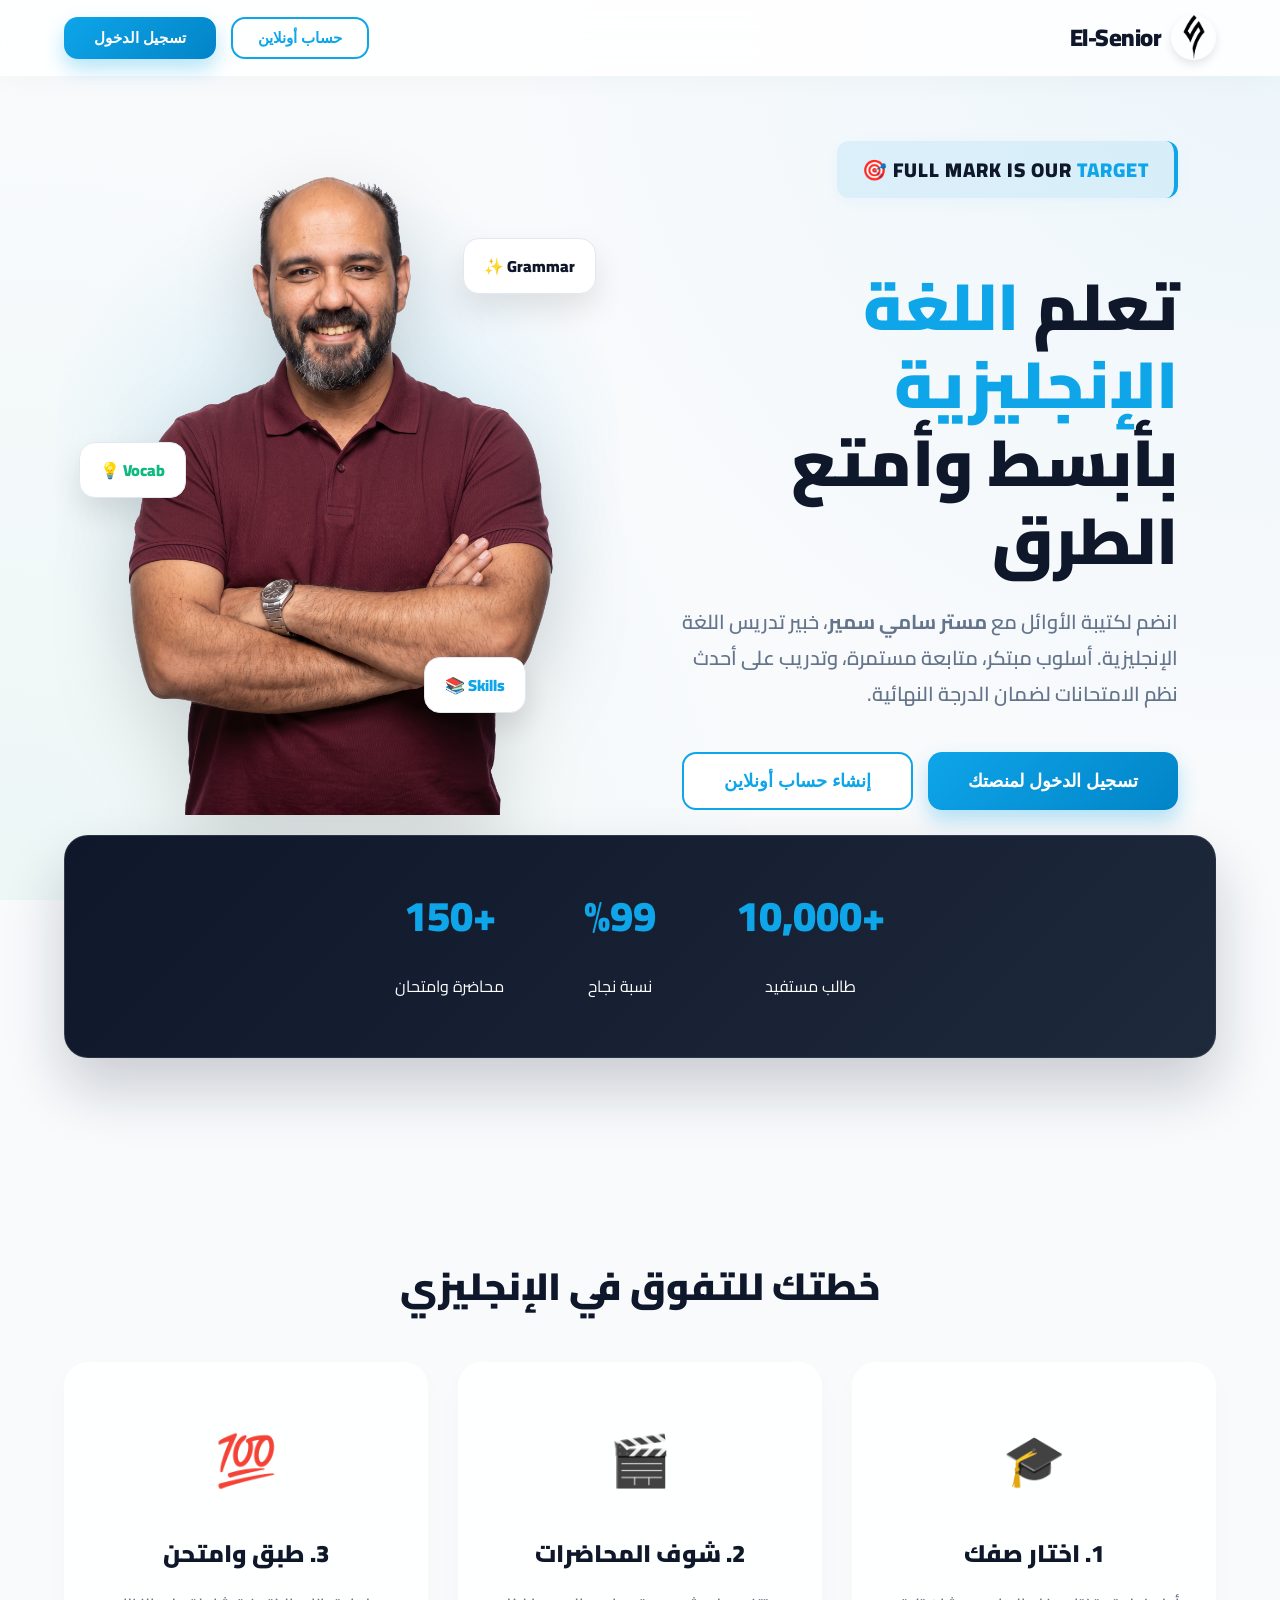
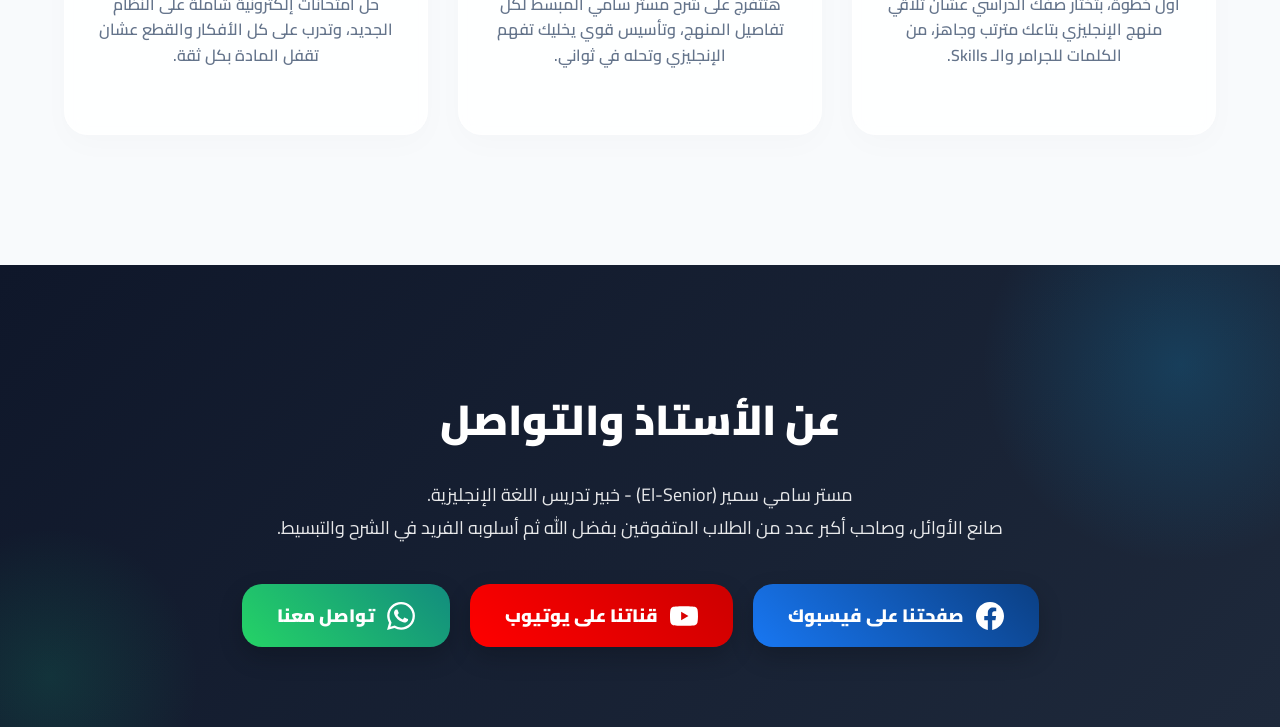
==== index.html @ cc774929 "Add files via upload" ====
<!DOCTYPE html>
<html lang="ar" dir="rtl">
<head>
    <meta name="google-site-verification" content="sM5gaAdXc3PbInAu4BnGrl5-y3G6fe3voZw9MLm6Xe4" />
    <meta name="description" content="منصة السينيور (El-Senior) التعليمية مع مستر سامي سمير خبير تدريس اللغة الإنجليزية.">
    <meta name="author" content="Mr. Sami Samir">
    <meta charset="UTF-8">
    <meta name="viewport" content="width=device-width, initial-scale=1.0, maximum-scale=1.0, user-scalable=no">
    <title>منصة الطالب | El-Senior</title>
    
    <!-- الخطوط الاحترافية -->
    <link href="https://fonts.googleapis.com/css2?family=Cairo:wght@400;600;700;800;900&display=swap" rel="stylesheet">
    
    <style>
        /* ========================================== */
        /* 🎨 الهوية البصرية والتصميم الزجاجي (Premium UI) */
        /* ========================================== */
        * { box-sizing: border-box; -webkit-tap-highlight-color: transparent; } 
        html { scroll-behavior: smooth; }

        ::-webkit-scrollbar { width: 6px; height: 6px; }
        ::-webkit-scrollbar-track { background: transparent; }
        ::-webkit-scrollbar-thumb { background: rgba(148, 163, 184, 0.4); border-radius: 10px; }
        ::-webkit-scrollbar-thumb:hover { background: var(--primary); }

        :root {
            --primary: #0ea5e9; --primary-hover: #0284c7;
            --secondary: #0f172a; --bg-color: #f8fafc; 
            --card-bg: #ffffff; --text-main: #1e293b;
            --text-muted: #64748b; --border: #e2e8f0;
            --success: #10b981; --danger: #ef4444; --wallet-color: #059669; 
            --glass-bg: rgba(255, 255, 255, 0.85);
            --glass-border: rgba(255, 255, 255, 0.5);
        }

        body.theme-grade-1 { --primary: #10b981; --primary-hover: #059669; --secondary: #064e3b; }
        body.theme-grade-2 { --primary: #e11d48; --primary-hover: #be123c; --secondary: #4c0519; }
        body.theme-grade-3 { --primary: #3b82f6; --primary-hover: #2563eb; --secondary: #1e3a8a; }

        body { 
            font-family: 'Cairo', sans-serif; background-color: var(--bg-color); 
            margin: 0; padding: 0; color: var(--text-main); 
            transition: background-color 0.5s ease; overflow-x: hidden;
            background-image: radial-gradient(circle at 100% 0%, rgba(14, 165, 233, 0.05) 0%, transparent 50%), 
                              radial-gradient(circle at 0% 100%, rgba(16, 185, 129, 0.05) 0%, transparent 50%);
            background-attachment: fixed;
        }

        /* ========================================== */
        /* 🌍 الصفحة الرئيسية (Landing Page) */
        /* ========================================== */
        .landing-page { min-height: 100vh; display: flex; flex-direction: column; }
        .landing-navbar {
            display: flex; justify-content: space-between; align-items: center;
            padding: 15px 5%; background: var(--glass-bg);
            backdrop-filter: blur(20px); -webkit-backdrop-filter: blur(20px);
            box-shadow: 0 4px 30px rgba(0,0,0,0.03); border-bottom: 1px solid var(--glass-border);
            position: sticky; top: 0; z-index: 100;
        }
        .landing-logo { font-size: 24px; font-weight: 900; color: var(--secondary); display: flex; align-items: center; gap: 10px; letter-spacing: -0.5px; }
        .landing-logo img { width: 45px; border-radius: 50%; box-shadow: 0 4px 10px rgba(0,0,0,0.1); }
        .nav-actions { display: flex; gap: 15px; }

        .btn-outline { background: transparent; color: var(--primary); border: 2px solid var(--primary); padding: 10px 25px; border-radius: 14px; font-weight: 800; font-size: 15px; cursor: pointer; transition: 0.3s; }
        .btn-outline:hover { background: var(--primary); color: white; transform: translateY(-2px); box-shadow: 0 8px 20px rgba(14, 165, 233, 0.2); }
        .btn-solid { background: linear-gradient(135deg, var(--primary), var(--primary-hover)); color: white; border: none; padding: 12px 30px; border-radius: 14px; font-weight: 800; font-size: 15px; cursor: pointer; transition: 0.3s; box-shadow: 0 10px 20px rgba(14, 165, 233, 0.3); }
        .btn-solid:hover { transform: translateY(-2px); box-shadow: 0 15px 30px rgba(14, 165, 233, 0.4); }

        /* الهيرو المطور */
        .hero-section { display: flex; align-items: center; justify-content: space-between; padding: 60px 8%; gap: 40px; min-height: 85vh; }
        .hero-content { flex: 1.2; min-width: 300px; animation: fadeRight 1s ease-out forwards; z-index: 10; }
        .hero-content h1 { font-size: 65px; font-weight: 900; color: var(--secondary); line-height: 1.2; margin-bottom: 25px; }
        .hero-content h1 span { color: var(--primary); }
        .hero-content p { font-size: 20px; color: var(--text-muted); font-weight: 600; line-height: 1.8; margin-bottom: 40px; max-width: 90%; }
        
        .hero-image-wrapper { flex: 1; display: flex; justify-content: center; position: relative; animation: fadeLeft 1s ease-out forwards; }
        .hero-image-bg { position: absolute; width: 120%; height: 120%; background: radial-gradient(circle, rgba(14, 165, 233, 0.15) 0%, transparent 60%); top: -10%; left: -10%; z-index: 1; border-radius: 50%; }
        .hero-image-wrapper img { width: 100%; max-width: 550px; z-index: 2; filter: drop-shadow(0 30px 40px rgba(0,0,0,0.15)); transition: 0.5s ease; }
        .hero-image-wrapper:hover img { transform: translateY(-10px) scale(1.02); filter: drop-shadow(0 40px 50px rgba(0,0,0,0.2)); }

        /* الأيقونات الطائرة حول المستر */
        .float-icon { position: absolute; background: white; padding: 12px 20px; border-radius: 16px; font-weight: 900; font-size: 16px; box-shadow: 0 15px 30px rgba(0,0,0,0.1); animation: floating 4s ease-in-out infinite alternate; z-index: 3; color: var(--secondary); border: 1px solid var(--border); }
        .float-1 { top: 15%; right: -5%; animation-delay: 0s; }
        .float-2 { bottom: 15%; right: 10%; animation-delay: 1.5s; color: var(--primary); }
        .float-3 { top: 45%; left: -5%; animation-delay: 3s; color: var(--success); }

        /* Trust & Features */
        .trust-bar { display: flex; justify-content: center; gap: 80px; background: linear-gradient(135deg, var(--secondary), #1e293b); padding: 40px 30px; margin: -40px 5% 80px 5%; border-radius: 24px; color: white; box-shadow: 0 30px 60px rgba(15, 23, 42, 0.2); position: relative; z-index: 10; flex-wrap: wrap; border: 1px solid rgba(255,255,255,0.1); backdrop-filter: blur(10px); }
        .trust-item { text-align: center; }
        .trust-item h2 { margin: 0; color: var(--primary); font-size: 42px; font-weight: 900; }
        
        .features-section { padding: 80px 5%; text-align: center; }
        .features-grid { display: grid; grid-template-columns: repeat(auto-fit, minmax(280px, 1fr)); gap: 30px; margin-top: 40px; }
        .feature-card { background: var(--glass-bg); backdrop-filter: blur(10px); padding: 50px 30px; border-radius: 24px; border: 1px solid var(--glass-border); transition: 0.4s; opacity: 0; animation: fadeInUp 0.8s ease-out forwards; box-shadow: 0 10px 30px rgba(0,0,0,0.02); }
        .feature-card:hover { transform: translateY(-15px); box-shadow: 0 30px 60px rgba(0,0,0,0.08); border-color: var(--primary); background: white; }

        /* قسم التواصل الرايق */
        .contact-section { background: linear-gradient(135deg, var(--secondary), #1e293b); color: white; padding: 80px 5%; text-align: center; position: relative; overflow: hidden; margin-top: 50px; }
        .contact-section::before { content: ''; position: absolute; top: -100px; right: -100px; width: 400px; height: 400px; background: radial-gradient(circle, rgba(14, 165, 233, 0.2) 0%, transparent 70%); border-radius: 50%; }
        .contact-section::after { content: ''; position: absolute; bottom: -100px; left: -100px; width: 300px; height: 300px; background: radial-gradient(circle, rgba(16, 185, 129, 0.15) 0%, transparent 70%); border-radius: 50%; }
        
        .contact-section h2 { font-size: 42px; font-weight: 900; margin-bottom: 20px; position: relative; z-index: 2; }
        .contact-numbers { display: flex; justify-content: center; gap: 20px; flex-wrap: wrap; margin-top: 40px; position: relative; z-index: 2; }
        .social-btn { padding: 15px 35px; border-radius: 20px; font-size: 18px; font-weight: 900; display: inline-flex; align-items: center; gap: 12px; text-decoration: none; color: white; transition: 0.3s; border: none; cursor: pointer; box-shadow: 0 10px 25px rgba(0,0,0,0.2); font-family: 'Cairo', sans-serif; }
        .social-btn:hover { transform: translateY(-5px); box-shadow: 0 15px 35px rgba(0,0,0,0.4); color: white; }
        .btn-facebook { background: linear-gradient(45deg, #1877F2, #0b3f83); }
        .btn-youtube { background: linear-gradient(45deg, #FF0000, #cc0000); }
        .btn-whatsapp { background: linear-gradient(45deg, #25D366, #128C7E); }
        .social-icon-img { width: 28px; height: 28px; fill: currentColor; }

        @keyframes fadeInUp { from { opacity: 0; transform: translateY(40px); } to { opacity: 1; transform: translateY(0); } }
        @keyframes fadeRight { from { opacity: 0; transform: translateX(40px); } to { opacity: 1; transform: translateX(0); } }
        @keyframes fadeLeft { from { opacity: 0; transform: translateX(-40px); } to { opacity: 1; transform: translateX(0); } }
        @keyframes floating { 0% { transform: translateY(0px) rotate(0deg); } 100% { transform: translateY(-15px) rotate(5deg); } }
        
        .cursor { color: var(--secondary); animation: blink 0.8s infinite; }
        @keyframes blink { 0%, 100% { opacity: 1; } 50% { opacity: 0; } }

        /* Responsive */
        @media (max-width: 992px) {
            .hero-section { flex-direction: column-reverse; text-align: center; padding: 40px 5%; }
            .hero-content p { max-width: 100%; }
            .hero-content h1 { font-size: 48px; }
            .hero-image-wrapper img { max-width: 400px; }
            .float-icon { display: none; }
        }
        @media (max-width: 768px) {
            .nav-actions .btn-outline { display: none; }
            .trust-bar { gap: 30px; margin: -20px 5% 40px 5%; padding: 20px; }
            .contact-section h2 { font-size: 32px; }
            .social-btn { padding: 12px 25px; font-size: 16px; width: 100%; justify-content: center; }
        }

        /* ========================================== */
        /* 🔐 نوافذ الدخول والتسجيل (Split Screen VIP) */
        /* ========================================== */
        .auth-overlay { position: fixed; top: 0; left: 0; width: 100%; height: 100%; background: rgba(15, 23, 42, 0.8); backdrop-filter: blur(20px); -webkit-backdrop-filter: blur(20px); display: none; justify-content: center; align-items: center; z-index: 99999; opacity: 0; transition: 0.4s ease; padding: 20px; }
        .auth-overlay.active { display: flex; opacity: 1; }
        .auth-container { display: flex; width: 100%; max-width: 950px; background: var(--card-bg); border-radius: 32px; box-shadow: 0 40px 80px rgba(0,0,0,0.4); overflow: hidden; transform: translateY(30px) scale(0.95); transition: 0.5s cubic-bezier(0.175, 0.885, 0.32, 1.275); }
        .auth-overlay.active .auth-container { transform: translateY(0) scale(1); }
        .auth-form-side { flex: 1; padding: 50px; text-align: right; background: #ffffff; max-height: 90vh; overflow-y: auto; position: relative; }
        .auth-brand-side { flex: 1.2; background: linear-gradient(135deg, var(--secondary), var(--primary)); color: white; padding: 50px; display: flex; flex-direction: column; align-items: center; justify-content: center; text-align: center; position: relative; overflow: hidden; }
        
        .auth-brand-side::before { content: ''; position: absolute; width: 400px; height: 400px; background: radial-gradient(circle, rgba(255,255,255,0.15), transparent 70%); border-radius: 50%; top: -100px; left: -100px; animation: pulse-glow 6s infinite alternate; }

        .auth-input-group { margin-bottom: 22px; width: 100%; }
        .auth-input-group label { display: block; margin-bottom: 8px; font-weight: 800; color: var(--secondary); font-size: 14px; }
        .auth-input-group input, .auth-input-group select { width: 100%; padding: 16px 20px; border: 2px solid var(--border); border-radius: 16px; font-size: 15px; font-family: 'Cairo'; background: #f8fafc; transition: 0.3s; font-weight: 700; }
        .auth-input-group input:focus, .auth-input-group select:focus { border-color: var(--primary); background: white; outline: none; box-shadow: 0 0 0 4px rgba(14, 165, 233, 0.15); transform: translateY(-2px); }

        .auth-btn-submit { width: 100%; background: linear-gradient(135deg, var(--primary), var(--primary-hover)); color: white; border: none; padding: 16px; border-radius: 16px; font-size: 18px; font-weight: 900; cursor: pointer; transition: 0.3s; margin-top: 10px; box-shadow: 0 10px 25px rgba(14, 165, 233, 0.3); }
        .auth-btn-submit:hover { transform: translateY(-3px); box-shadow: 0 15px 35px rgba(14, 165, 233, 0.5); }
        .auth-btn-outline { background: transparent; color: var(--primary); border: 2px solid var(--primary); box-shadow: none; margin-top: 15px; }
        .auth-btn-outline:hover { background: var(--primary); color: white; }
        
        .close-auth { position: absolute; top: 25px; left: 25px; background: rgba(0,0,0,0.05); border: none; width: 45px; height: 45px; border-radius: 50%; font-size: 22px; cursor: pointer; transition: 0.3s; z-index: 10; display: flex; justify-content: center; align-items: center; color: var(--secondary); }
        .close-auth:hover { background: var(--danger); color: white; transform: rotate(90deg); }

        @media (max-width: 768px) {
            .auth-brand-side { display: none; }
            .auth-container { flex-direction: column; border-radius: 20px; min-height: auto; }
            .auth-form-side { padding: 40px 20px; }
        }

        /* ========================================== */
        /* 📱 واجهة المنصة الداخلية (App Dashboard) */
        /* ========================================== */
        #app-layout { display: none; height: 100vh; overflow: hidden; background: var(--bg-color); }
        .topbar { background: var(--glass-bg); backdrop-filter: blur(20px); -webkit-backdrop-filter: blur(20px); height: 75px; display: flex; justify-content: space-between; align-items: center; padding: 0 30px; box-shadow: 0 4px 20px rgba(0,0,0,0.04); z-index: 10; position: relative; border-bottom: 1px solid var(--glass-border); }
        .student-info { display: flex; align-items: center; gap: 15px; }
        .student-name { font-weight: 900; color: var(--secondary); font-size: 18px; margin: 0; }
        .wallet-btn { background: linear-gradient(135deg, #d1fae5, #a7f3d0); color: var(--wallet-color); border: none; padding: 10px 22px; border-radius: 12px; font-weight: 900; font-size: 16px; cursor: pointer; display: flex; align-items: center; gap: 8px; transition: 0.3s; box-shadow: 0 4px 15px rgba(52, 211, 153, 0.2); }
        .wallet-btn:hover { transform: translateY(-2px); box-shadow: 0 8px 20px rgba(52, 211, 153, 0.3); }

        .main-container { display: flex; height: calc(100vh - 75px); }
        .sidebar { width: 260px; background: linear-gradient(180deg, var(--secondary), #1e293b); color: white; padding: 25px 15px; display: flex; flex-direction: column; gap: 8px; overflow-y: auto; border-left: 1px solid rgba(255,255,255,0.05); }
        .nav-item { padding: 14px 20px; color: #94a3b8; cursor: pointer; font-weight: 800; font-size: 15px; display: flex; align-items: center; gap: 12px; transition: 0.3s; border-radius: 14px; position: relative; overflow: hidden; }
        .nav-item:hover { color: white; background: rgba(255,255,255,0.05); transform: translateX(-5px); }
        .nav-item.active { background: var(--primary); color: white; box-shadow: 0 5px 15px rgba(14, 165, 233, 0.4); }

        .content-area { flex: 1; padding: 40px; overflow-y: auto; scroll-behavior: smooth; }
        .tab-content { display: none; animation: fadeInScale 0.4s ease-out forwards; }
        .tab-content.active { display: block; }
        @keyframes fadeInScale { from { opacity: 0; transform: scale(0.98) translateY(10px); } to { opacity: 1; transform: scale(1) translateY(0); } }

        /* Bento Box Grid Layout للوحة الرئيسية */
        .bento-grid { display: grid; grid-template-columns: repeat(auto-fit, minmax(320px, 1fr)); gap: 25px; margin-bottom: 30px; }
        .bento-card { background: var(--card-bg); border-radius: 28px; padding: 30px; border: 1px solid var(--border); box-shadow: 0 10px 30px rgba(0,0,0,0.03); transition: 0.3s; }
        .bento-card:hover { transform: translateY(-5px); box-shadow: 0 15px 40px rgba(0,0,0,0.06); border-color: rgba(14, 165, 233, 0.3); }

        /* 💳 كارت الطالب الـ VIP (Digital ID) */
        .premium-student-card { background: linear-gradient(135deg, var(--secondary), #0f172a); border: 1px solid rgba(255,255,255,0.1); box-shadow: 0 20px 40px rgba(0,0,0,0.25); border-radius: 28px; padding: 35px; position: relative; overflow: hidden; display: flex; flex-wrap: wrap; align-items: center; justify-content: space-between; gap: 20px; transition: 0.3s; grid-column: 1 / -1; }
        .premium-student-card:hover { transform: translateY(-5px); }
        .premium-student-card::before { content: ''; position: absolute; width: 300px; height: 300px; background: radial-gradient(circle, var(--primary) 0%, transparent 70%); top: -80px; right: -80px; opacity: 0.15; border-radius: 50%; pointer-events: none; animation: pulse-glow 4s infinite alternate; }
        .student-info-col { flex: 2; min-width: 250px; z-index: 2; }
        .student-barcode-col { flex: 1; min-width: 150px; text-align: left; z-index: 2; display: flex; flex-direction: column; align-items: flex-end; }
        .student-data-row { display: flex; align-items: center; gap: 10px; margin-bottom: 10px; color: #cbd5e1; font-size: 15px; font-weight: bold; }
        .student-data-row i { background: rgba(255,255,255,0.1); padding: 6px; border-radius: 8px; font-style: normal; font-size: 14px; display: flex; align-items: center; justify-content: center; }

        /* الجداول */
        .table-card { background: var(--card-bg); border-radius: 24px; border: 1px solid var(--border); overflow: hidden; box-shadow: 0 10px 30px rgba(0,0,0,0.03); }
        .full-table { width: 100%; border-collapse: collapse; }
        .full-table th, .full-table td { padding: 18px 25px; text-align: right; border-bottom: 1px solid var(--border); font-size: 15px; }
        .full-table th { background: #f8fafc; color: var(--secondary); font-weight: 900; position: sticky; top: 0; }
        .full-table tr { transition: 0.2s; }
        .full-table tr:hover td { background: #f1f5f9; }

        .btn { width: 100%; background: var(--primary); color: white; border: none; padding: 14px 20px; border-radius: 14px; font-size: 16px; font-weight: bold; cursor: pointer; transition: 0.3s; box-shadow: 0 4px 15px rgba(14, 165, 233, 0.2); }
        .btn:hover { background: var(--primary-hover); transform: translateY(-2px); box-shadow: 0 8px 20px rgba(14, 165, 233, 0.3); }
        .btn-secondary { background: var(--secondary); box-shadow: 0 4px 15px rgba(15, 23, 42, 0.2); }
        .btn-secondary:hover { background: #1e293b; box-shadow: 0 8px 20px rgba(15, 23, 42, 0.3); }

        /* 📱 تصميم الموبايل - Bottom Floating App Bar */
        @media (max-width: 768px) {
            .main-container { flex-direction: column; padding-bottom: 90px; } 
            .content-area { padding: 20px 15px; }
            
            /* Bottom App Bar Floating Style */
            .sidebar { 
                position: fixed; bottom: 15px; left: 5%; width: 90%; height: 70px; 
                flex-direction: row; overflow-x: auto; overflow-y: hidden; 
                padding: 10px; gap: 8px; justify-content: space-between;
                background: rgba(15, 23, 42, 0.9); backdrop-filter: blur(20px); -webkit-backdrop-filter: blur(20px);
                border: 1px solid rgba(255,255,255,0.15); z-index: 1000; 
                align-items: center; border-radius: 25px; box-shadow: 0 15px 40px rgba(0,0,0,0.3);
            }
            .sidebar::-webkit-scrollbar { display: none; }
            .nav-item { flex-direction: column; padding: 8px; border-radius: 18px; gap: 4px; background: transparent; width: 60px; text-align: center; }
            .nav-item .nav-text { font-size: 10px; display: block; opacity: 0.8; }
            .nav-item.active { background: rgba(14, 165, 233, 0.15); color: var(--primary); box-shadow: none; transform: none; }
            .nav-item.active .nav-text { opacity: 1; font-weight: 900; }

            .premium-student-card { flex-direction: column; text-align: center; padding: 25px 20px; }
            .student-barcode-col { align-items: center; width: 100%; margin-top: 15px; }
            .student-data-row { justify-content: center; }
            
            #anti-record-container { flex-direction: column-reverse !important; }
            #player-playlist { width: 100% !important; height: 40% !important; border-left: none !important; border-top: 1px solid #1e293b !important; }
            #video-wrapper { width: 100% !important; height: 60% !important; }
        }
        
        .no-select { user-select: none; -webkit-user-select: none; -ms-user-select: none; }
        .neon-bar { background: linear-gradient(90deg, var(--primary), #38bdf8); box-shadow: 0 0 15px rgba(14, 165, 233, 0.5); }
    </style>
</head>
<body>

    <!-- ========================================== -->
    <!-- 🌍 الصفحة الرئيسية المحدثة (Premium Landing Page) -->
    <!-- ========================================== -->
    <div id="landing-page" class="landing-page">
        <nav class="landing-navbar">
            <div class="landing-logo">
                <img src="logo.PNG" alt="Logo">
                <span id="nav-brand-name">El-Senior</span>
            </div>
            <div class="nav-actions">
                <button class="btn-outline" onclick="openAuthModal('register')">حساب أونلاين</button>
                <button class="btn-solid" onclick="openAuthModal('login')">تسجيل الدخول</button>
            </div>
        </nav>

        <main class="hero-section">
            <div class="hero-content">
                <div style="display: inline-block; background: rgba(14, 165, 233, 0.1); border-right: 4px solid var(--primary); padding: 10px 25px; margin-bottom: 25px; border-radius: 12px; box-shadow: 0 4px 15px rgba(14, 165, 233, 0.05);">
                    <h2 style="margin: 0; font-size: 20px; font-weight: 900; color: var(--secondary); text-transform: uppercase; letter-spacing: 1px;">
                        FULL MARK IS OUR <span style="color: var(--primary);">TARGET 🎯</span>
                    </h2>
                </div>
                <h1>تعلم <span style="color: var(--primary);" id="typewriter-text">مهارات الت</span><br> بأبسط وأمتع الطرق</h1>
                <p>انضم لكتيبة الأوائل مع <strong id="hero-teacher-name">مستر سامي سمير</strong>، خبير تدريس اللغة الإنجليزية. أسلوب مبتكر، متابعة مستمرة، وتدريب على أحدث نظم الامتحانات لضمان الدرجة النهائية.</p>
                <div style="display: flex; gap: 15px; flex-wrap: wrap;">
                    <button class="btn-solid" style="padding: 16px 40px; font-size: 18px;" onclick="openAuthModal('login')">تسجيل الدخول لمنصتك</button>
                    <button class="btn-outline" style="padding: 16px 40px; font-size: 18px; background: white;" onclick="openAuthModal('register')">إنشاء حساب أونلاين</button>
                </div>
            </div>
            <div class="hero-image-wrapper">
                <div class="hero-image-bg"></div>
                <img src="mr.png" alt="مستر سامي سمير" id="hero-teacher-img">
                
                <!-- العناصر الطائرة الجديدة -->
                <div class="float-icon float-1">Grammar ✨</div>
                <div class="float-icon float-2">Skills 📚</div>
                <div class="float-icon float-3">Vocab 💡</div>
            </div>
        </main>

        <div class="trust-bar">
            <div class="trust-item"><h2>+10,000</h2><p>طالب مستفيد</p></div>
            <div class="trust-item"><h2>%99</h2><p>نسبة نجاح</p></div>
            <div class="trust-item"><h2>+150</h2><p>محاضرة وامتحان</p></div>
        </div>

        <section class="features-section">
            <h2 style="font-size: 38px; font-weight: 900; color: var(--secondary); margin-bottom: 20px;">خطتك للتفوق في الإنجليزي</h2>
            <div class="features-grid">
                <div class="feature-card">
                    <div style="font-size: 50px; margin-bottom: 20px;">🎓</div>
                    <h3 style="font-size: 24px; font-weight: 900; color: var(--secondary); margin-bottom: 15px;">1. اختار صفك</h3>
                    <p style="font-size: 16px; color: var(--text-muted); font-weight: 600; line-height: 1.6;">أول خطوة، بتختار صفك الدراسي عشان تلاقي منهج الإنجليزي بتاعك مترتب وجاهز، من الكلمات للجرامر والـ Skills.</p>
                </div>
                <div class="feature-card">
                    <div style="font-size: 50px; margin-bottom: 20px;">🎬</div>
                    <h3 style="font-size: 24px; font-weight: 900; color: var(--secondary); margin-bottom: 15px;">2. شوف المحاضرات</h3>
                    <p style="font-size: 16px; color: var(--text-muted); font-weight: 600; line-height: 1.6;">هتتفرج على شرح مستر سامي المبسط لكل تفاصيل المنهج، وتأسيس قوي يخليك تفهم الإنجليزي وتحله في ثواني.</p>
                </div>
                <div class="feature-card">
                    <div style="font-size: 50px; margin-bottom: 20px;">💯</div>
                    <h3 style="font-size: 24px; font-weight: 900; color: var(--secondary); margin-bottom: 15px;">3. طبق وامتحن</h3>
                    <p style="font-size: 16px; color: var(--text-muted); font-weight: 600; line-height: 1.6;">حل امتحانات إلكترونية شاملة على النظام الجديد، وتدرب على كل الأفكار والقطع عشان تقفل المادة بكل ثقة.</p>
                </div>
            </div>
        </section>

        <!-- قسم التواصل المطور -->
        <section class="contact-section">
            <h2>عن الأستاذ والتواصل</h2>
            <p style="font-size: 18px; margin-bottom: 30px; opacity: 0.9; position: relative; z-index: 2; max-width: 800px; margin-left: auto; margin-right: auto; line-height: 1.8;" id="footer-teacher-desc">
                مستر سامي سمير (El-Senior) - خبير تدريس اللغة الإنجليزية.<br>
                صانع الأوائل، وصاحب أكبر عدد من الطلاب المتفوقين بفضل الله ثم أسلوبه الفريد في الشرح والتبسيط.
            </p>
            
            <div class="contact-numbers">
                <a href="https://www.facebook.com/ElSenior.Sami" target="_blank" class="social-btn btn-facebook">
                    <svg class="social-icon-img" viewBox="0 0 24 24"><path d="M24 12.073c0-6.627-5.373-12-12-12s-12 5.373-12 12c0 5.99 4.388 10.954 10.125 11.854v-8.385H7.078v-3.47h3.047V9.43c0-3.007 1.792-4.669 4.533-4.669 1.312 0 2.686.235 2.686.235v2.953H15.83c-1.491 0-1.956.925-1.956 1.874v2.25h3.328l-.532 3.47h-2.796v8.385C19.612 23.027 24 18.062 24 12.073z"/></svg>
                    صفحتنا على فيسبوك
                </a>
                
                <a href="https://www.youtube.com/@El-SENIOR" target="_blank" class="social-btn btn-youtube">
                    <svg class="social-icon-img" viewBox="0 0 24 24"><path d="M23.498 6.186a3.016 3.016 0 0 0-2.122-2.136C19.505 3.545 12 3.545 12 3.545s-7.505 0-9.377.505A3.017 3.017 0 0 0 .502 6.186C0 8.07 0 12 0 12s0 3.93.502 5.814a3.016 3.016 0 0 0 2.122 2.136c1.871.505 9.376.505 9.376.505s7.505 0 9.377-.505a3.015 3.015 0 0 0 2.122-2.136C24 15.93 24 12 24 12s0-3.93-.502-5.814zM9.545 15.568V8.432L15.818 12l-6.273 3.568z"/></svg>
                    قناتنا على يوتيوب
                </a>
                
                <a href="https://wa.me/201112302890" target="_blank" class="social-btn btn-whatsapp">
                    <svg class="social-icon-img" viewBox="0 0 24 24"><path d="M17.472 14.382c-.297-.149-1.758-.867-2.03-.967-.273-.099-.471-.148-.67.15-.197.297-.767.966-.94 1.164-.173.199-.347.223-.644.075-.297-.15-1.255-.463-2.39-1.475-.883-.788-1.48-1.761-1.653-2.059-.173-.297-.018-.458.13-.606.134-.133.298-.347.446-.52.149-.174.198-.298.298-.497.099-.198.05-.371-.025-.52-.075-.149-.669-1.612-.916-2.207-.242-.579-.487-.5-.669-.51a5.8 5.8 0 0 0-.57-.01c-.198 0-.52.074-.792.372-.272.297-1.04 1.016-1.04 2.479 0 1.462 1.065 2.875 1.213 3.074.149.198 2.096 3.2 5.077 4.487.709.306 1.262.489 1.694.625.712.227 1.36.195 1.871.118.571-.085 1.758-.719 2.006-1.413.248-.694.248-1.289.173-1.413-.074-.124-.272-.198-.57-.347m-5.421 7.403h-.004a9.87 9.87 0 0 1-5.031-1.378l-.361-.214-3.741.982.998-3.648-.235-.374a9.86 9.86 0 0 1-1.51-5.26c.001-5.45 4.436-9.884 9.888-9.884 2.64 0 5.122 1.03 6.988 2.898a9.825 9.825 0 0 1 2.893 6.994c-.003 5.45-4.437 9.884-9.885 9.884m8.413-18.297A11.815 11.815 0 0 0 12.05 0C5.495 0 .16 5.335.157 11.892c0 2.096.547 4.142 1.588 5.945L.057 24l6.305-1.654a11.882 11.882 0 0 0 5.683 1.448h.005c6.554 0 11.89-5.335 11.893-11.893a11.821 11.821 0 0 0-3.48-8.413Z"/></svg>
                    تواصل معنا
                </a>
            </div>
        </section>
    </div>

    <!-- ========================================== -->
    <!-- 🔐 نوافذ الدخول والتسجيل (أونلاين فقط) -->
    <!-- ========================================== -->
    <div class="auth-overlay" id="auth-modal">
        <div class="auth-container">
            <button class="close-auth" onclick="closeAuthModal()">✖</button>

            <div class="auth-form-side">
                <!-- 🔑 الدخول -->
                <div id="login-form-view">
                    <h2 style="color: var(--secondary); font-weight: 900; font-size: 28px;">مرحباً بعودتك 👋</h2>
                    <p style="color: var(--text-muted); margin-bottom: 30px; font-weight: bold;">أدخل بياناتك للوصول إلى منصتك التعليمية</p>
                    <div class="auth-input-group">
                        <label>🔢 كود الطالب</label>
                        <input type="text" id="studentCode" placeholder="أدخل كودك هنا..." style="text-align: center; letter-spacing: 2px;">
                    </div>
                    <div class="auth-input-group">
                        <label>📞 رقم هاتف ولي الأمر (كلمة المرور)</label>
                        <input type="text" id="parentPhone" placeholder="01XXXXXXXXX" style="text-align: center; letter-spacing: 2px;">
                    </div>
                    <div id="error-msg" style="color: white; background: var(--danger); padding: 12px; border-radius: 12px; font-weight: bold; margin-bottom: 15px; display: none;"></div>
                    <button class="auth-btn-submit" id="login-btn-action" onclick="fetchStudentData()">تسجيل الدخول 🚀</button>
                    <button class="auth-btn-submit auth-btn-outline" onclick="toggleAuthView('register')">لا يوجد لديك حساب؟ أنشئ حساب أونلاين!</button>
                    <button class="auth-btn-submit auth-btn-outline" style="border: none; margin-top: 15px; text-decoration: underline; font-size: 15px; box-shadow: none;" onclick="toggleAuthView('forgot')">نسيت كود الطالب؟ اضغط هنا لاسترجاعه</button>
                </div>

                <!-- 🔍 الاسترجاع -->
                <div id="forgot-form-view" style="display: none;">
                    <h2 style="color: var(--secondary); font-weight: 900; font-size: 24px;">استرجاع كود الطالب 🔍</h2>
                    <p style="color: var(--text-muted); font-weight: bold; margin-bottom: 20px;">أدخل رقم هاتفك أو هاتف ولي الأمر للبحث عن الكود الخاص بك</p>
                    <div class="auth-input-group">
                        <label>رقم الهاتف المسجل</label>
                        <input type="text" id="forgotPhoneInput" placeholder="01XXXXXXXXX" style="text-align: center; letter-spacing: 2px;">
                    </div>
                    <button class="auth-btn-submit" id="retrieveCodeBtn" onclick="retrieveStudentCode()">البحث عن الكود 🔍</button>
                    <button class="auth-btn-submit auth-btn-outline" onclick="toggleAuthView('login')">العودة لتسجيل الدخول</button>
                    <p id="forgotMsg" style="margin-top: 15px; font-weight: bold; font-size: 15px; display: none;"></p>
                </div>

                <!-- 📝 التسجيل (أونلاين فقط وتم إزالة حقول السنتر) -->
                <div id="register-form-view" style="display: none;">
                    <h2 style="color: var(--secondary); font-weight: 900; font-size: 24px;">إنشاء حساب أونلاين 🎓</h2>
                    <p style="color: var(--text-muted); font-size: 13px; font-weight: bold; margin-bottom: 20px;">سيتم تفعيل حسابك فوراً للحصول على الكود الخاص بك</p>
                    
                    <input type="hidden" id="regType" value="online">
                    
                    <div class="auth-input-group" style="margin-bottom: 15px;">
                        <label>الاسم ثلاثي</label>
                        <input type="text" id="regName" placeholder="اكتب اسمك كما هو في البطاقة">
                    </div>
                    <div style="display: flex; gap: 10px; margin-bottom: 15px;">
                        <div class="auth-input-group" style="margin:0;"><label>هاتفك</label><input type="text" id="regPhone" placeholder="01XXXXXXXXX"></div>
                        <div class="auth-input-group" style="margin:0;"><label>ولي الأمر</label><input type="text" id="regParentPhone" placeholder="01XXXXXXXXX"></div>
                    </div>
                    <div style="display: flex; gap: 10px; margin-bottom: 15px;">
                        <div class="auth-input-group" style="flex: 2; margin:0;">
                            <label>الصف الدراسي</label>
                            <select id="regLevel" onchange="if(this.value.includes('ثانوي')){document.getElementById('regTrackGroup').style.display='block';}else{document.getElementById('regTrackGroup').style.display='none';}">
                                <option value="الصف الأول الثانوي">الصف الأول الثانوي</option>
                                <option value="الصف الثاني الثانوي">الصف الثاني الثانوي</option>
                                <option value="الصف الثالث الثانوي">الصف الثالث الثانوي</option>
                            </select>
                        </div>
                        <div class="auth-input-group" id="regTrackGroup" style="flex: 1; margin:0; display: block;">
                            <label>المسار</label>
                            <select id="regTrack" style="border-color: var(--primary);">
                                <option value="عام">عام</option>
                                <option value="أزهر">أزهر</option>
                            </select>
                        </div>
                    </div>
                    <div style="display: flex; gap: 10px; flex-wrap: wrap; margin-bottom: 15px;">
                        <div class="auth-input-group" style="flex: 1; min-width: 45%; margin:0;"><label>المحافظة</label><input type="text" id="regGov" placeholder="محافظتك"></div>
                        <div class="auth-input-group" style="flex: 1; min-width: 45%; margin:0;"><label>المدرسة</label><input type="text" id="regSchool" placeholder="مدرستك"></div>
                    </div>
                    <button class="auth-btn-submit" id="submitRegBtn" onclick="submitRegistration()">إنشاء حساب أونلاين 🚀</button>
                    <button class="auth-btn-submit auth-btn-outline" onclick="toggleAuthView('login')">لديك حساب بالفعل؟ سجل دخولك</button>
                    <p id="regMsg" style="margin-top: 10px; font-weight: bold; font-size: 14px;"></p>
                </div>
            </div>

            <!-- الجنب الملون -->
            <div class="auth-brand-side">
                <img src="logo.PNG" style="width: 140px; height: 140px; border-radius: 50%; border: 5px solid rgba(255,255,255,0.3); margin-bottom: 25px; box-shadow: 0 15px 40px rgba(0,0,0,0.3); position: relative; z-index: 2;" id="modal-teacher-img">
                <h1 style="font-size: 36px; font-weight: 900; text-shadow: 0 2px 10px rgba(0,0,0,0.3); position: relative; z-index: 2;">MR سامي سمير</h1>
                <p style="font-size: 17px; opacity: 0.9; line-height: 1.8; position: relative; z-index: 2;">سجل دخولك لتتمكن من مشاهدة المحاضرات، حل الامتحانات، ومعرفة نتيجتك أولاً بأول.</p>
            </div>
        </div>
    </div>

    <!-- نافذة النجاح للأونلاين -->
    <div id="successOnlineModal" style="display: none; position: fixed; top: 0; left: 0; width: 100%; height: 100%; background: rgba(16, 185, 129, 0.98); backdrop-filter: blur(15px); -webkit-backdrop-filter: blur(15px); z-index: 1000000; justify-content: center; align-items: center;">
        <div style="text-align: center; color: white; animation: fadeIn 0.5s ease;">
            <div style="font-size: 90px; margin-bottom: 20px; animation: pulse-glow 2s infinite;">🎉</div>
            <h1 style="font-size: 40px; margin-bottom: 10px; font-weight: 900;">تم التسجيل بنجاح!</h1>
            <p style="font-size: 22px; margin-bottom: 30px;">كود الدخول الخاص بك هو:</p>
            <div id="newOnlineCodeDisplay" style="background: white; color: var(--success); font-size: 50px; font-weight: 900; padding: 25px 60px; border-radius: 24px; letter-spacing: 5px; box-shadow: 0 20px 50px rgba(0,0,0,0.4); display: inline-block;"></div>
            <br>
            <button class="btn-solid" style="background: var(--secondary); margin-top: 40px; width: auto; padding: 18px 50px; font-size: 20px;" onclick="location.reload()">الذهاب لتسجيل الدخول ➡</button>
        </div>
    </div>

    <!-- ========================================== -->
    <!-- 💻 واجهة المنصة من الداخل (App Dashboard) -->
    <!-- ========================================== -->
    <div id="app-layout">
        <!-- شريط علوي زجاجي -->
        <header class="topbar">
            <div class="student-info">
                <img src="logo.PNG" style="width: 48px; height: 48px; border-radius: 50%;">
                <div>
                    <h3 class="student-name" id="top-name">اسم الطالب</h3>
                    <span style="font-size: 13px; color: var(--text-muted); font-weight: bold;" id="top-group">المجموعة</span>
                </div>
            </div>
            
            <div style="display: flex; gap: 15px; align-items: center;">
                <div style="position: relative;">
                    <button class="wallet-btn" style="background: var(--card-bg); border-color: var(--border); color: var(--secondary);" onclick="toggleNotifications()">
                        🔔 <span id="notif-badge" style="background: var(--danger); color: white; border-radius: 50%; padding: 2px 6px; font-size: 12px; position: absolute; top: -5px; right: -5px; display: none; font-weight: bold;">0</span>
                    </button>
                    <div id="notif-dropdown" style="display: none; position: absolute; top: 55px; left: 0; width: 340px; background: rgba(255,255,255,0.95); backdrop-filter: blur(20px); box-shadow: 0 15px 40px rgba(0,0,0,0.15); border-radius: 20px; border: 1px solid var(--glass-border); z-index: 1000; padding: 20px; max-height: 400px; overflow-y: auto;">
                        <h4 style="margin: 0 0 15px 0; border-bottom: 2px solid var(--border); padding-bottom: 10px; color: var(--secondary); font-weight: 900;">الإشعارات 🔔</h4>
                        <div id="notif-list" style="display: flex; flex-direction: column; gap: 10px;"></div>
                    </div>
                </div>
                <button class="wallet-btn" onclick="switchTab('tab-wallet')">💳 <span id="top-balance">0</span> ج.م</button>
            </div>
        </header>

        <div class="main-container">
            <!-- الشريط الجانبي (Bottom Bar في الموبايل) -->
            <aside class="sidebar">
                <div class="nav-item active" onclick="switchTab('tab-home')"><span style="font-size:20px;">🏠</span> <span class="nav-text">الرئيسية</span></div>
                <div class="nav-item" onclick="switchTab('tab-attendance')"><span style="font-size:20px;">📅</span> <span class="nav-text">الحضور</span></div>
                <div class="nav-item" onclick="switchTab('tab-exams')"><span style="font-size:20px;">📝</span> <span class="nav-text">الامتحانات</span></div>
                <div class="nav-item" onclick="switchTab('tab-lectures')"><span style="font-size:20px;">🎬</span> <span class="nav-text">المحاضرات</span></div>
                <div class="nav-item" onclick="switchTab('tab-wallet')"><span style="font-size:20px;">💰</span> <span class="nav-text">المحفظة</span></div>
                <div class="nav-item" onclick="switchTab('tab-rewards')" style="color: #fda4af;"><span style="font-size:20px;">🎁</span> <span class="nav-text">المتجر</span></div>
                <div class="nav-item" style="color: #ef4444; margin-top: auto;" onclick="logoutStudent()"><span style="font-size:20px;">🚪</span> <span class="nav-text">خروج</span></div>
            </aside>

            <main class="content-area">
                
                <!-- 🏠 الرئيسية (Bento Grid) -->
                <div id="tab-home" class="tab-content active">
                    
                    <div class="bento-grid">
                        <!-- كارت الـ VIP -->
                        <div class="premium-student-card">
                            <div class="student-info-col">
                                <span style="background:rgba(255, 255, 255, 0.2); padding:6px 15px; border-radius:30px; font-size:12px; font-weight:bold; color:#f8fafc; border: 1px solid rgba(255,255,255,0.4); margin-bottom: 15px; display: inline-block; backdrop-filter: blur(5px);">● متصل الآن</span>
                                <h2 id="card-student-name" style="margin:0 0 15px 0; font-size:32px; color: white; font-weight: 900; text-shadow: 0 4px 10px rgba(0,0,0,0.4);">اسم الطالب</h2>
                                <div style="display: flex; flex-direction: column; gap: 10px; margin-bottom: 20px;">
                                    <div class="student-data-row"><i>🎓</i> الصف: <span id="card-student-level" style="color: white; font-size: 16px;">---</span></div>
                                    <div class="student-data-row"><i>📚</i> المجموعة: <span id="card-student-group-name" style="color: white; font-size: 16px;">---</span></div>
                                    <div class="student-data-row"><i>🏆</i> نقاط السلوك: <span id="card-behavior-points" style="color: #fcd34d; font-size: 20px; font-weight: 900; background: rgba(0,0,0,0.3); padding: 4px 12px; border-radius: 8px;">0</span></div>
                                </div>
                            </div>
                            <div class="student-barcode-col">
                                <span style="font-weight:900; letter-spacing:3px; font-size:16px; color:#94a3b8; margin-bottom: 10px;">DIGITAL ID <span style="color: white;">VIP</span></span>
                                <div style="background:white; padding:20px; border-radius:24px; display:flex; flex-direction:column; align-items:center; justify-content:center; box-shadow: 0 15px 40px rgba(0,0,0,0.5); border: 5px solid var(--primary); width: 100%; max-width: 250px;">
                                    <svg id="digitalIdBarcode" style="height:65px; width:100%;"></svg>
                                    <span id="card-student-code-num" style="font-weight: 900; font-size: 22px; color: var(--text-main); margin-top: 10px; letter-spacing: 5px;">---</span>
                                </div>
                            </div>
                        </div>

                        <!-- التراكر -->
                        <div class="bento-card">
                            <div style="display:flex; justify-content:space-between; align-items:center; margin-bottom:15px; flex-wrap:wrap; gap:5px;">
                                <h4 style="margin:0; font-weight:900; color:var(--secondary); font-size: 18px;" id="tracker-text">📈 جاري حساب خطة المذاكرة...</h4>
                                <span id="tracker-percentage" style="background: linear-gradient(135deg, var(--primary), #38bdf8); color:white; padding:6px 15px; border-radius:20px; font-size:14px; font-weight:900; box-shadow: 0 4px 15px rgba(14, 165, 233, 0.3);">0%</span>
                            </div>
                            <div style="width:100%; height:16px; background:var(--bg-color); border-radius:10px; overflow:hidden; border: 1px solid var(--border); box-shadow: inset 0 2px 6px rgba(0,0,0,0.05);">
                                <div id="tracker-bar" class="neon-bar" style="width: 0%; height:100%; transition: width 1s cubic-bezier(0.4, 0, 0.2, 1); border-radius: 10px;"></div>
                            </div>
                            <p id="tracker-reminder" style="margin: 20px 0 0 0; font-size:15px; color:var(--text-muted); font-weight:bold; background: #f8fafc; padding: 12px 15px; border-radius: 12px; border: 1px dashed var(--border);"></p>
                        </div>
                        
                        <!-- بانر المحفظة السريع -->
                        <div class="bento-card" style="background: linear-gradient(135deg, #0f172a, #1e293b); color: white; display: flex; justify-content: space-between; align-items: center; position: relative; overflow: hidden; border: 1px solid #334155; flex-wrap: wrap; gap: 20px;">
                            <div style="position: absolute; top: -50px; right: -50px; width: 250px; height: 250px; background: radial-gradient(circle, rgba(59,130,246,0.25) 0%, rgba(0,0,0,0) 70%); border-radius: 50%;"></div>
                            <div style="z-index: 1;">
                                <p style="margin: 0 0 10px 0; color: #cbd5e1; font-size: 16px; font-weight: bold;">رصيد المحفظة المتاح</p>
                                <h2 style="margin: 0; font-size: 48px; font-weight: 900; display: flex; align-items: center; gap: 10px; text-shadow: 0 4px 10px rgba(0,0,0,0.5);">
                                    <span id="walletBalanceDisplay" style="color: #fff;">0</span> 
                                    <span style="font-size: 22px; color: #10b981; background: rgba(16,185,129,0.2); padding: 6px 15px; border-radius: 10px; border: 1px solid rgba(16,185,129,0.4);">ج.م</span>
                                </h2>
                            </div>
                            <div style="z-index: 1; min-width: 150px; flex: 1;">
                                <button class="btn" style="background: linear-gradient(45deg, #10b981, #059669); color: white; padding: 16px 20px; font-size: 18px; font-weight: 900; border-radius: 16px; box-shadow: 0 10px 25px rgba(16,185,129,0.4); width: 100%;" onclick="switchTab('tab-wallet')">
                                    ➕ شحن الرصيد
                                </button>
                            </div>
                        </div>
                    </div>
                </div>

                <!-- 📅 سجل الحضور -->
                <div id="tab-attendance" class="tab-content">
                    <div class="page-header"><h2 style="color: var(--secondary);">سجل الحضور والغياب 📅</h2><p>متابعة تفصيلية لحضورك في الحصص</p></div>
                    <div class="table-card"><table class="full-table" id="attendance-details"></table></div>
                </div>

                <!-- 📝 سجل الامتحانات -->
                <div id="tab-exams" class="tab-content">
                    <div class="page-header"><h2 style="color: var(--secondary);">سجل الامتحانات 📝</h2><p>درجاتك في الامتحانات والواجبات</p></div>
                    <button class="btn" style="margin-bottom: 30px; padding: 18px; border-radius: 16px; background: linear-gradient(135deg, var(--primary), var(--secondary)); font-size: 18px; box-shadow: 0 10px 30px rgba(14, 165, 233, 0.3);" onclick="showOnlineExams()">💻 الدخول لمنصة الامتحانات المباشرة</button>
                    <div class="table-card"><table class="full-table" id="exams-details"></table></div>
                </div>

                <!-- 🎬 المحاضرات -->
                <div id="tab-lectures" class="tab-content">
                    <div class="page-header"><h2 style="color: var(--secondary);">المكتبة المرئية 🎬</h2><p>شاهد دروسك ومراجعاتك المسجلة</p></div>
                    <div id="studentLecturesList" style="display: grid; grid-template-columns: repeat(auto-fill, minmax(320px, 1fr)); gap: 25px;"></div>
                </div>

                <!-- 💰 المحفظة -->
                <div id="tab-wallet" class="tab-content">
                    <div class="page-header"><h2 style="color: var(--secondary);">محفظتي الإلكترونية 💰</h2><p>إدارة رصيدك لشراء المحاضرات</p></div>
                    <div style="background: linear-gradient(135deg, var(--secondary), var(--primary)); border-radius: 30px; padding: 60px 40px; text-align: center; color: white; margin-bottom: 35px; box-shadow: 0 20px 50px rgba(0,0,0,0.3); position: relative; overflow: hidden;">
                        <div style="position: absolute; top: -50px; right: -50px; width: 250px; height: 250px; background: rgba(255,255,255,0.1); border-radius: 50%; filter: blur(20px);"></div>
                        <h3 style="margin: 0 0 15px 0; color: rgba(255,255,255,0.8); font-size: 18px; font-weight: bold;">الرصيد المتاح حالياً</h3>
                        <h1 style="font-size: 70px; font-weight: 900; margin: 0; text-shadow: 0 5px 15px rgba(0,0,0,0.4);" id="wallet-page-balance">0 <span style="font-size: 28px; color: rgba(255,255,255,0.7);">ج.م</span></h1>
                    </div>
                    <div class="bento-card">
                        <h3 style="color: var(--secondary); margin: 0 0 10px 0; font-size: 22px; font-weight: 900;">💳 شحن الرصيد بكود التفعيل</h3>
                        <p style="color: var(--text-muted); font-size: 15px; margin-bottom: 25px; font-weight: bold;">أدخل الكود المطبوع الذي حصلت عليه لشحن رصيدك فوراً.</p>
                        <div style="display: flex; gap: 15px; flex-wrap: wrap;">
                            <input type="text" id="rechargeCodeInput" placeholder="مثال: EDU-XXXXXXX" style="flex: 1; min-width: 250px; font-size: 18px; text-align: center; letter-spacing: 2px; font-weight: 900; padding: 18px 20px; border: 2px solid var(--border); border-radius: 16px; background: #f8fafc; transition: 0.3s; color: var(--text-main);">
                            <button class="btn" style="width: auto; padding: 0 40px; min-width: 150px; border-radius: 16px; font-size: 18px;" onclick="redeemCode()">شحن بالفوري 🚀</button>
                        </div>
                    </div>
                </div>

                <!-- 🎁 المتجر -->
                <div id="tab-rewards" class="tab-content">
                    <div class="page-header"><h2 style="color: var(--secondary);">متجر السنتر 🎁</h2><p>استبدل نقاطك أو رصيدك بالمكافآت</p></div>
                    <div class="bento-card" style="margin-bottom: 30px;">
                        <h3 style="color: var(--primary); margin: 0 0 25px 0; font-size: 22px; font-weight: 900;">🛍️ العناصر المتاحة</h3>
                        <div id="student-store-grid" style="display:grid; grid-template-columns: repeat(auto-fill, minmax(280px, 1fr)); gap:25px;"></div>
                    </div>
                    <div class="bento-card">
                        <h3 style="color: var(--secondary); margin: 0 0 20px 0; font-size: 22px; font-weight: 900;">🛒 مشترياتي السابقة</h3>
                        <div class="table-container" style="border-radius: 16px; overflow: hidden; border: 1px solid var(--border);">
                            <table class="full-table">
                                <thead style="background: var(--bg-color);">
                                    <tr><th>التاريخ</th><th>العنصر</th><th>وسيلة الدفع</th><th>الحالة</th></tr>
                                </thead>
                                <tbody id="student-orders-tbody">
                                    <tr><td colspan="4" style="text-align:center; font-weight: bold; padding: 30px; color: var(--text-muted);">جاري التحميل... ⏳</td></tr>
                                </tbody>
                            </table>
                        </div>
                    </div>
                </div>

                <!-- 💬 المنتدى -->
                <div id="tab-forum" class="tab-content">
                    <div class="page-header"><h2 style="color: var(--secondary);">منتدى النقاشات 💬</h2><p>اسأل المستر وشوف أسئلة زمايلك</p></div>
                    <div class="bento-card" style="margin-bottom: 30px;">
                        <h3 style="color: var(--primary); margin: 0 0 10px 0; font-size: 20px; font-weight: 900;">هل وقف أمامك سؤال أثناء المذاكرة؟ 🤔</h3>
                        <p style="color: var(--text-muted); font-size: 15px; margin-bottom: 25px; font-weight: bold;">اكتبه هنا وسيقوم المستر بالرد عليك لتعم الفائدة!</p>
                        <textarea id="forumQuestionInput" placeholder="اكتب سؤالك بالتفصيل هنا..." rows="4" style="width: 100%; padding: 20px; border-radius: 16px; border: 2px solid var(--border); font-size: 16px; font-weight: bold; font-family: 'Cairo'; resize: vertical; background: #f8fafc; transition: 0.3s;"></textarea>
                        <button class="btn" style="margin-top: 20px; border-radius: 16px; font-size: 18px; padding: 15px;" onclick="submitForumQuestion()">نشر السؤال 🚀</button>
                    </div>
                    <div id="forum-questions-list" style="display:flex; flex-direction:column; gap:20px;"></div>
                </div>
            </main>
        </div>
    </div>

    <!-- ========================================== -->
    <!-- 💻 شاشات الامتحان الإلكتروني وتفاصيل الكورس (المخفية) -->
    <!-- ========================================== -->
    <div id="online-exams-list-screen" style="display: none; padding: 40px 20px; max-width: 1000px; margin: 0 auto; min-height: 100vh; background: var(--bg-color);">
        <div class="page-header" style="text-align: center; margin-bottom: 40px;">
            <img src="logo.PNG" style="width: 90px; height: auto; margin-bottom: 15px; border-radius: 50%; box-shadow: 0 10px 20px rgba(0,0,0,0.1);">
            <h2 style="font-size: 36px; font-weight: 900; color: var(--secondary);">الامتحانات الإلكترونية 💻</h2>
        </div>
        <div id="available-exams-container" style="display: grid; grid-template-columns: repeat(auto-fill, minmax(320px, 1fr)); gap: 25px;"></div>
        <button class="btn btn-secondary" style="margin-top: 40px; border-radius: 16px; padding: 18px; font-size: 18px;" onclick="backToDashboard()">🔙 العودة للمنصة الرئيسية</button>
    </div>

    <div id="active-exam-screen" style="display: none; padding: 30px 20px; max-width: 800px; margin: 0 auto; min-height: 100vh; background: var(--bg-color);">
        <div class="timer-box" style="background: var(--secondary); color: white; padding: 18px 25px; border-radius: 16px; font-weight: 900; font-size: 24px; text-align: center; margin-bottom: 30px; box-shadow: 0 10px 30px rgba(15, 23, 42, 0.3); position: sticky; top: 20px; z-index: 100;">
            ⏱️ الوقت المتبقي: <span id="exam-timer" style="color: #fff; letter-spacing: 2px;">00:00</span>
        </div>
        <h2 id="active-exam-title" style="text-align: center; color: var(--secondary); margin-bottom: 40px; font-size: 32px; font-weight: 900;">اسم الامتحان</h2>
        <div id="exam-questions-render"></div>
        <button class="btn" id="submitExamBtn" style="margin-top: 40px; font-size: 22px; font-weight: 900; padding: 20px; border-radius: 16px; box-shadow: 0 15px 30px rgba(14, 165, 233, 0.3);" onclick="submitOnlineExam()">✅ تسليم ورقة الإجابة نهائياً</button>
    </div>

    <div id="review-exam-screen" style="display: none; padding: 30px 20px; max-width: 800px; margin: 0 auto; min-height: 100vh; background: var(--bg-color);">
        <button class="btn btn-secondary" style="width: auto; margin-bottom: 25px; padding: 12px 25px; border-radius: 12px;" onclick="closeReviewScreen()">🔙 العودة للامتحانات</button>
        <div style="background: white; padding: 40px; border-radius: 24px; border: 1px solid var(--border); margin-bottom: 35px; text-align: center; box-shadow: 0 15px 35px rgba(0,0,0,0.05);">
            <h2 id="review-exam-title" style="color: var(--secondary); margin: 0 0 15px 0; font-size: 30px; font-weight: 900;">اسم الامتحان</h2>
            <div style="font-size: 40px; font-weight: 900; color: var(--primary);">النتيجة: <span id="review-exam-score" style="color: var(--success);">0</span> / <span id="review-exam-total">0</span></div>
        </div>
        <div id="review-questions-render"></div>
    </div>

    <div id="studentCourseDetailsModal" style="display: none; position: fixed; top: 0; left: 0; width: 100%; height: 100%; background: rgba(15, 23, 42, 0.85); backdrop-filter: blur(15px); -webkit-backdrop-filter: blur(15px); z-index: 999990; align-items: center; justify-content: center;">
        <div class="auth-container" style="background: var(--card-bg); width: 700px; max-width: 95%; border-radius: 32px; padding: 40px; position: relative; box-shadow: 0 30px 60px rgba(0,0,0,0.4); flex-direction: column;">
            <span class="close" onclick="document.getElementById('studentCourseDetailsModal').style.display='none'" style="position: absolute; top: 25px; right: 30px; font-size: 36px; cursor: pointer; color: var(--danger); transition: 0.3s;">&times;</span>
            <h2 id="detailsCourseTitle" style="color: var(--secondary); margin-top: 0; padding-left: 40px; font-weight: 900; font-size: 28px;"></h2>
            <div style="display: flex; gap: 25px; margin-bottom: 30px; background: var(--bg-color); padding: 25px; border-radius: 20px; border: 1px solid var(--border);">
                <img id="detailsCourseImage" src="" style="width: 160px; height: 120px; object-fit: cover; border-radius: 16px; border: 4px solid var(--primary); box-shadow: 0 10px 25px rgba(0,0,0,0.1);">
                <div style="flex: 1;"><h4 style="margin: 0 0 10px 0; color: var(--primary); font-size: 18px; font-weight: 900;">عن الكورس:</h4><p id="detailsCourseDesc" style="color: var(--text-main); font-size: 15px; font-weight: bold; margin: 0; line-height: 1.6;"></p></div>
            </div>
            <h4 style="border-bottom: 2px solid var(--border); padding-bottom: 12px; margin-bottom: 20px; color: var(--secondary); font-size: 20px; font-weight: 900;">محتويات الكورس 🎥</h4>
            <div id="detailsCoursePlaylist" style="display: flex; flex-direction: column; gap: 12px; max-height: 280px; overflow-y: auto; padding-right: 5px;"></div>
        </div>
    </div>

    <!-- مشغل الفيديو الآمن -->
    <div id="protected-course-screen" style="display: none; position: fixed; top: 0; left: 0; width: 100%; height: 100%; background: #0f172a; z-index: 999999; flex-direction: column;">
        <div style="padding: 20px 30px; background: rgba(15, 23, 42, 0.98); display: flex; justify-content: space-between; align-items: center; border-bottom: 1px solid #1e293b; box-shadow: 0 4px 20px rgba(0,0,0,0.5);">
            <div style="display: flex; align-items: center; gap: 25px;">
                <button onclick="closeCoursePlayer()" style="background: rgba(239, 68, 68, 0.15); color: #ef4444; border: 1px solid rgba(239, 68, 68, 0.3); padding: 12px 30px; border-radius: 14px; font-weight: 900; font-size: 16px; cursor: pointer; transition: 0.3s;" onmouseover="this.style.background='#ef4444'; this.style.color='white';">🔙 العودة للمنصة</button>
                <h3 id="player-course-title" style="color: #f8fafc; margin: 0; font-size: 22px; font-weight: 900; border-right: 3px solid #3b82f6; padding-right: 25px;">جاري التحميل...</h3>
            </div>
        </div>
        <div style="display: flex; flex: 1; overflow: hidden; position: relative;" id="anti-record-container">
            <div id="player-playlist" style="width: 380px; background: #0f172a; overflow-y: auto; padding: 30px; border-left: 1px solid #1e293b;"></div>
            <div style="flex: 1; position: relative; background: #000; display: flex; justify-content: center; align-items: center;" id="video-wrapper">
                <iframe id="video-iframe" sandbox="allow-scripts allow-same-origin allow-presentation" style="width: 100%; height: 100%; border: none;" allowfullscreen></iframe>
                <div style="position: absolute; top: 0; left: 0; width: 100%; height: 80px; z-index: 5;"></div>
                <div style="position: absolute; bottom: 0; right: 0; width: 10000px; height: 70px; z-index: 5;"></div>
                <div style="position: absolute; bottom: 0; left: 0; width: 10000px; height: 70px; z-index: 5;"></div>
                <div id="video-watermark" style="position: absolute; color: rgba(255,255,255,0.25); font-size: 32px; font-weight: 900; pointer-events: none; z-index: 10; transform: rotate(-30deg); animation: floatWatermark 25s infinite linear; text-align: center; line-height: 1.5; text-shadow: 0 2px 4px rgba(0,0,0,0.5);"></div>
                <div id="blackout-screen" onclick="removeBlackout()" style="position: absolute; top:0; left:0; width: 100%; height: 100%; background: rgba(15, 23, 42, 0.98); z-index: 9999; display: none; justify-content: center; align-items: center; flex-direction: column; cursor: pointer;">
                    <span style="font-size: 90px; margin-bottom: 25px; filter: drop-shadow(0 4px 10px rgba(0,0,0,0.5));">⚠️</span>
                    <h2 style="color: #ef4444; text-align: center; margin: 0; font-size: 36px; font-weight: 900;">تم إخفاء المحتوى للحماية!</h2>
                    <p style="color: #94a3b8; margin-top: 20px; font-weight: bold; font-size: 20px;">اضغط هنا للعودة للمشاهدة</p>
                </div>
                <button onclick="toggleCustomFullscreen()" id="custom-fs-btn" style="position: absolute; bottom: 30px; right: 30px; z-index: 15; background: rgba(15, 23, 42, 0.85); backdrop-filter: blur(5px); color: white; border: 1px solid rgba(255,255,255,0.3); padding: 15px 30px; border-radius: 16px; cursor: pointer; font-weight: 900; font-size: 16px; transition: 0.3s;" onmouseover="this.style.background='white'; this.style.color='#0f172a';">⛶ تكبير الشاشة</button>
            </div>
        </div>
    </div>

    <!-- تأثير الآلة الكاتبة -->
    <script>
        const texts = ["اللغة الإنجليزية", "الجرامر بذكاء", "مهارات الترجمة", "حل الامتحانات"];
        let count = 0; let index = 0; let currentText = ''; let letter = '';
        (function type() {
            if (count === texts.length) { count = 0; }
            currentText = texts[count];
            letter = currentText.slice(0, ++index);
            let typewriterEl = document.getElementById('typewriter-text');
            if (typewriterEl) typewriterEl.textContent = letter;
            if (letter.length === currentText.length) { count++; index = 0; setTimeout(type, 2000); } 
            else { setTimeout(type, 100); }
        }());
    </script>

    <script src="https://cdn.jsdelivr.net/npm/jsbarcode@3.11.5/dist/JsBarcode.all.min.js"></script>
    <script src="student-script-enc.js"></script>
</body>
</html>
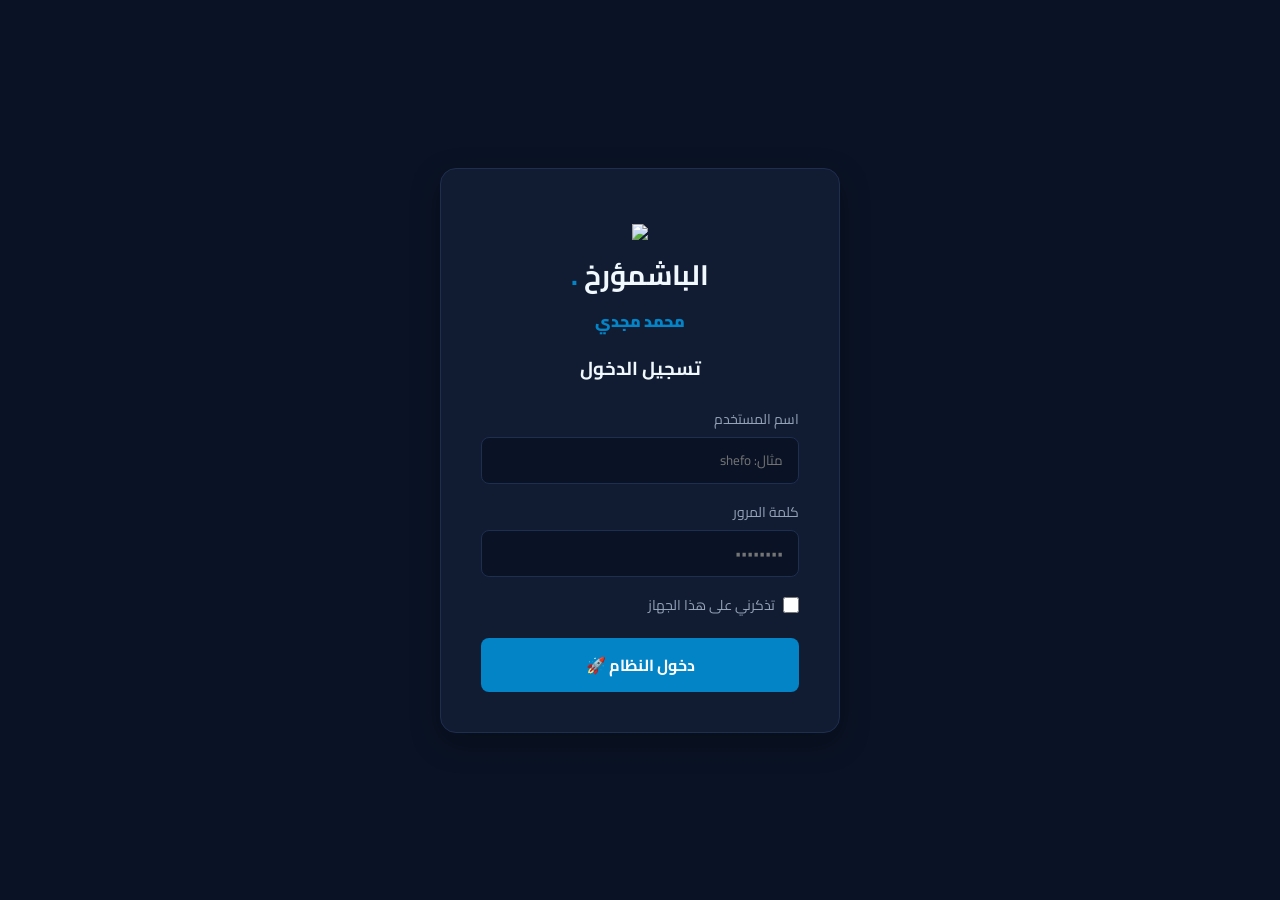
==== commit f8c9e5c9: "Add files via upload" ====
--- a/index.html
+++ b/index.html
@@ -1,702 +1,2453 @@
 <!DOCTYPE html>
 <html lang="ar" dir="rtl">
 <head>
-    <meta name="google-site-verification" content="sM5gaAdXc3PbInAu4BnGrl5-y3G6fe3voZw9MLm6Xe4" />
-    <meta name="description" content="منصة السينيور (El-Senior) التعليمية مع مستر سامي سمير خبير تدريس اللغة الإنجليزية.">
-    <meta name="author" content="Mr. Sami Samir">
     <meta charset="UTF-8">
-    <meta name="viewport" content="width=device-width, initial-scale=1.0, maximum-scale=1.0, user-scalable=no">
-    <title>منصة الطالب | El-Senior</title>
+    <meta name="viewport" content="width=device-width, initial-scale=1.0">
+    <title>لوحة تحكم المدرس | الباشمؤرخ</title>
+    <link rel="stylesheet" href="style.css">
+    <link href="https://fonts.googleapis.com/css2?family=Cairo:wght@400;700&display=swap" rel="stylesheet">
+    <script src="https://cdnjs.cloudflare.com/ajax/libs/xlsx/0.18.5/xlsx.full.min.js"></script>
+    <script src="https://cdn.jsdelivr.net/npm/chart.js"></script>
+    <script src="https://unpkg.com/html5-qrcode" type="text/javascript"></script>
+</head>
+<body>
+
+    <div id="toast-container"></div>
+
+
+
     
-    <!-- الخطوط الاحترافية -->
-    <link href="https://fonts.googleapis.com/css2?family=Cairo:wght@400;600;700;800;900&display=swap" rel="stylesheet">
+
+
+    <div id="login-screen" class="login-overlay">
+        <div class="login-card">
+        <div style="text-align: center; margin-top: 10px; margin-bottom: 0;">
+    <!-- الأخطبوط اللي بيشاور (متوسط الحجم وجوه الكارت) -->
+    <img src="logo.png" style="width: 80px; height: auto;">
+</div>
+           <h2 class="logo" style="margin-bottom: 5px;">الباشمؤرخ <span class="dot">.</span></h2>
+<span style="display: block; font-size: 16px; color: var(--primary-color); font-weight: 900; margin-bottom: 15px;">محمد مجدي</span>
+            <h3 style="margin-bottom: 20px; color: var(--text-main);">تسجيل الدخول</h3>
+            <form id="loginForm">
+                
+                
+                <div class="input-group" style="text-align: right;">
+                    <label>اسم المستخدم</label>
+                    <input type="text" id="loginUsername" required class="custom-input" placeholder="مثال: shefo">
+                </div>
+                <div class="input-group" style="text-align: right;">
+                    <label>كلمة المرور</label>
+                    <input type="password" id="loginPassword" required class="custom-input" placeholder="••••••••">
+                </div>
+                
+                <div style="display: flex; align-items: center; gap: 8px; margin-top: 10px; direction: rtl;">
+                    <input type="checkbox" id="rememberMeCheck" style="width: 16px; height: 16px; accent-color: var(--primary-color); cursor: pointer;">
+                    <label for="rememberMeCheck" style="color: var(--text-muted); cursor: pointer; font-size: 14px; margin: 0;">تذكرني على هذا الجهاز</label>
+                </div>
+                
+                <button type="submit" class="save-btn" style="margin-top: 20px; font-size: 16px; width: 100%;">دخول النظام 🚀</button>
+            </form>
+            <p id="loginError" style="color: var(--danger-color); margin-top: 15px; display: none; font-weight: bold;">البيانات غير صحيحة!</p>
+            
+            </div>
+        </div>
+    </div>
+
+    <div class="dashboard-container" id="main-app" style="display: none;">
+        
+        <aside class="sidebar no-print">
+    <div style="display: flex; align-items: center; justify-content: center; gap: 10px; margin-bottom: 30px;">
+        <img src="logo.png" style="width: 70px; height: auto;">
+        <div style="text-align: right;">
+            <h2 class="logo" style="margin: 0; line-height: 1.1;">الباشمؤرخ</h2>
+            <span style="display: block; font-size: 20px; color: var(--primary-color); font-weight: 800; letter-spacing: 1px;">محمد مجدي</span>
+            
+            <!-- 🌐 الكود الجديد: مؤشر حالة الإنترنت -->
+            <div id="network-status-badge" style="display: flex; align-items: center; gap: 5px; margin-top: 5px; font-size: 11px; font-weight: bold; background: rgba(16, 185, 129, 0.1); padding: 3px 8px; border-radius: 20px; color: #10b981; width: max-content; transition: 0.3s;">
+                <span id="network-status-dot" style="width: 8px; height: 8px; background: #10b981; border-radius: 50%; box-shadow: 0 0 5px #10b981; transition: 0.3s;"></span>
+                <span id="network-status-text">متصل بالإنترنت</span>
+            </div>
+            <!-- نهاية الكود الجديد -->
+
+        </div>
+    </div>
+<!-- باقي القائمة الجانبية... -->
+
+            <style>
+                /* 🎨 استايل القوائم المنسدلة (تم حل مشكلة السهم والتناسق) */
+                .sidebar .nav-links { display: flex; flex-direction: column; gap: 5px; padding: 0; margin: 0; list-style: none; }
+                .sidebar .nav-links > li { width: 100%; margin: 0; padding: 0; border: none; }
+                .sidebar .nav-links > li > a { display: block; padding: 12px 15px; border-radius: 8px; color: var(--text-main); font-weight: bold; text-decoration: none; transition: 0.3s; border: none; }
+                .sidebar .nav-links > li.active > a { background: rgba(59, 130, 246, 0.1); color: var(--primary-color); border-right: 4px solid var(--primary-color); }
+                .sidebar .nav-links > li > a:hover { background: var(--hover-bg); color: var(--primary-color); }
+
+                .nav-dropdown { display: flex !important; flex-direction: column !important; padding: 0 !important; background: transparent !important; border: none !important; margin: 0 !important; }
+                .dropdown-toggle { 
+                    display: flex !important; flex-direction: row !important; flex-wrap: nowrap !important; justify-content: space-between !important; align-items: center !important; 
+                    padding: 12px 15px; color: var(--text-main); text-decoration: none; 
+                    border-radius: 8px; font-weight: bold; transition: 0.3s; cursor: pointer;
+                    border: none; width: 100%; box-sizing: border-box;
+                }
+                .dropdown-toggle:hover { background: rgba(59, 130, 246, 0.1); color: var(--primary-color); }
+                .dropdown-arrow { font-size: 11px; transition: transform 0.3s ease; display: inline-block; margin-right: auto; }
+                .nav-dropdown.open .dropdown-arrow { transform: rotate(180deg); }
+                .nav-dropdown.open .dropdown-toggle { background: rgba(59, 130, 246, 0.05); color: var(--primary-color); border-bottom-left-radius: 0; border-bottom-right-radius: 0; }
+                
+                .dropdown-menu { 
+                    display: none; flex-direction: column; list-style: none; padding: 5px 15px 10px 0; 
+                    margin: 0; border-right: 2px solid var(--border-color); margin-right: 15px;
+                    background: rgba(59, 130, 246, 0.02); border-bottom-left-radius: 8px; border-bottom-right-radius: 8px;
+                }
+                .nav-dropdown.open .dropdown-menu { display: flex; animation: slideDown 0.3s ease; }
+                .dropdown-menu li { padding: 0; margin: 2px 0; border: none; }
+                .dropdown-menu li a { 
+                    display: block; padding: 10px 15px; color: var(--text-muted); text-decoration: none; 
+                    border-radius: 6px; font-size: 14px; transition: 0.2s; font-weight: bold; border: none;
+                }
+                .dropdown-menu li a:hover { background: var(--hover-bg); color: var(--primary-color); padding-right: 20px; }
+                .dropdown-menu li.active a { color: var(--primary-color); font-weight: 900; background: rgba(59, 130, 246, 0.1); border-right: 3px solid var(--primary-color); }
+                @keyframes slideDown { from { opacity: 0; transform: translateY(-5px); } to { opacity: 1; transform: translateY(0); } }
+            </style>
+
+            <script>
+                // ⚙️ جافاسكريبت لفتح وقفل القوائم
+                function toggleSidebarDropdown(element) {
+                    let parentLi = element.parentElement;
+                    document.querySelectorAll('.nav-dropdown').forEach(dropdown => {
+                        if (dropdown !== parentLi) dropdown.classList.remove('open');
+                    });
+                    parentLi.classList.toggle('open');
+                }
+            </script>
+
+            <ul class="nav-links">
+                <li id="nav-dashboard" class="active"><a href="#" onclick="switchPage('dashboard')">الرئيسية 📊</a></li>
+                <li id="nav-schedule"><a href="#" onclick="switchPage('schedule')">الجدول الأسبوعي 📅</a></li>
+
+                <li class="nav-dropdown">
+                    <div class="dropdown-toggle" onclick="toggleSidebarDropdown(this)">
+                        <span>👥 الطلاب</span>
+                        <span class="dropdown-arrow">▼</span>
+                    </div>
+                    <ul class="dropdown-menu">
+                        <li id="nav-students"><a href="#" onclick="switchPage('students')">إدارة الطلاب 🎓</a></li>
+                        <li id="nav-joinreq"><a href="#" onclick="switchPage('joinreq')">طلبات الانضمام 🙋‍♂️ <span id="joinReqBadge" style="background: red; color: white; padding: 2px 6px; border-radius: 50%; font-size: 12px; display: none;">0</span></a></li>
+                        <li id="nav-groups"><a href="#" onclick="switchPage('groups')">إدارة المجموعات 📚</a></li>
+                        <li id="nav-attendance"><a href="#" onclick="switchPage('attendance')">سجل الحضور 📋</a></li>
+                        <li id="nav-reports"><a href="#" onclick="switchPage('reports')">التقارير الشاملة 📈</a></li>
+                    </ul>
+                </li>
+
+                <li class="nav-dropdown">
+                    <div class="dropdown-toggle" onclick="toggleSidebarDropdown(this)">
+                        <span>📝 التقييم والمتابعة</span>
+                        <span class="dropdown-arrow">▼</span>
+                    </div>
+                    <ul class="dropdown-menu">
+                        <li id="nav-exams"><a href="#" onclick="switchPage('exams')">الامتحانات 📝</a></li>
+                        <li id="nav-homework"><a href="#" onclick="switchPage('homework')">الواجبات 📝</a></li>
+                        <li id="nav-leaderboard"><a href="#" onclick="switchPage('leaderboard')">لوحة الشرف 🏆</a></li>
+                        <li id="nav-atrisk"><a href="#" onclick="switchPage('atrisk')" style="color: var(--danger-color);">تحت الملاحظة 🚨</a></li>
+                    </ul>
+                </li>
+                
+                <li id="nav-platform"><a href="#" onclick="switchPage('platform')">إدارة المنصة💻</a></li>
+
+                <li class="nav-dropdown admin-only">
+                    <div class="dropdown-toggle" onclick="toggleSidebarDropdown(this)">
+                        <span>📈 الإدارة والماليات</span>
+                        <span class="dropdown-arrow">▼</span>
+                    </div>
+                    <ul class="dropdown-menu">
+                        <li id="nav-books"><a href="#" onclick="switchPage('books')">إدارة الكتب 📘</a></li>
+                        <li id="nav-finance" class="admin-only"><a href="#" onclick="switchPage('finance')">الخزنة والماليات 💰</a></li>
+                        <li id="nav-affiliate" style="margin-top: 10px; background: rgba(16, 185, 129, 0.1); border-radius: 8px; border: 1px dashed #10b981;">
+                            <a href="#" onclick="switchPage('affiliate')" style="color: #10b981; font-weight: 900;">نظام الإحالات 💸</a>
+                        </li>
+                        <li id="nav-broadcast"><a href="#" onclick="switchPage('broadcast')">الإرسال الجماعي 📢</a></li>
+                    </ul>
+                </li>
+
+                <li id="nav-logs" class="admin-only"><a href="#" onclick="switchPage('logs')">سجل الحركات 🕵️‍♂️</a></li>
+
+                <li class="nav-dropdown admin-only">
+                    <div class="dropdown-toggle" onclick="toggleSidebarDropdown(this)">
+                        <span>⚙️ إعدادات النظام</span>
+                        <span class="dropdown-arrow">▼</span>
+                    </div>
+                    <ul class="dropdown-menu">
+                        <li id="nav-backup" class="admin-only"><a href="#" onclick="switchPage('backup')">لوحة الإدارة ⚙️</a></li>
+                        <li id="nav-bot" class="admin-only"><a href="#" onclick="switchPage('bot')">المساعد الذكي 🤖</a></li>
+                        <li><a href="#" onclick="openModal('settingsModal')" style="color: #8b5cf6;">إعدادات السيرفر ⚙️</a></li>
+                    </ul>
+                </li>
+
+                <li style="margin-top: 15px;">
+                    <a href="#" onclick="logout()" style="color: var(--danger-color); border: 1px solid var(--danger-color); text-align: center; display: block; border-radius: 8px; padding: 10px; font-weight: bold;">
+                        تسجيل الخروج 🚪
+                    </a>
+                </li>
+            </ul>
+        </aside>
+
+        <main class="main-content">
+ <div class="mobile-overlay" onclick="toggleMobileMenu()"></div>
+        
+        <header class="top-header no-print" style="display: flex; flex-wrap: wrap; align-items: center; justify-content: space-between; gap: 15px;">
+            <div style="display: flex; align-items: center; gap: 15px; flex: 1; min-width: 250px;">
+                <button class="menu-toggle-btn" style="display: none;" onclick="toggleMobileMenu()">☰</button>
+                <div>
+                    <h1 id="page-title">أهلاً بك 👋</h1>
+                    <p id="page-desc">إليك نظرة عامة على نشاط اليوم</p>
+                </div>
+            </div>
+
+            <!-- 🔍 مربع البحث السريع الشامل (الجديد) -->
+            <div class="global-search-wrapper" style="flex: 2; max-width: 300px; min-width: 140px; position: relative;">
+                <input type="text" id="globalStudentSearch" class="custom-input" placeholder=" بحث سريع عن طالب (بالكود أو الاسم)..." onkeypress="handleGlobalSearch(event)" style="width: 100%; border-radius: 30px; border: 2px solid var(--primary-color); padding: 12px 45px 12px 15px; font-weight: bold; font-size: 14px; box-shadow: 0 4px 15px rgba(0,0,0,0.05); transition: 0.3s; background: var(--card-bg);">
+                <button onclick="executeGlobalSearch()" style="position: absolute; right: 15px; top: 50%; transform: translateY(-50%); background: none; border: none; font-size: 18px; cursor: pointer; transition: 0.3s;" onmouseover="this.style.transform='translateY(-50%) scale(1.2)'" onmouseout="this.style.transform='translateY(-50%) scale(1)'">🔍</button>
+            </div>
+            
+            <div style="display: flex; gap: 10px; align-items: center; flex-wrap: wrap; justify-content: flex-end;">
+            
+                <button id="theme-btn" class="theme-btn" onclick="toggleTheme()">☀️ الوضع الفاتح</button>
+            </div>
+        </header>
+
+            <div id="dashboard-view" class="view-section">
+                <div class="stats-grid">
+                    <div class="stat-card"><h3>إجمالي الطلاب</h3><p class="stat-number" id="total-students">0</p></div>
+                    <div class="stat-card"><h3>عدد المجموعات</h3><p class="stat-number" id="total-groups">0</p></div>
+                </div>
+
+                <div class="stat-card no-print" style="margin-top: 20px; margin-bottom: 30px; border-right: 5px solid #10b981; background: rgba(16, 185, 129, 0.05);">
+                    <h3 style="margin-bottom: 10px; color: #10b981;">لينك المنصة الخاصة بك</h3>
+                   
+
+                    <p style="font-size: 14px; color: var(--text-muted); margin-bottom: 15px;">انسخ هذا الرابط وشاركه مع الطلاب حتى يتمكنوا من الوصول الى المنصة.</p>
+                    <div style="display: flex; gap: 10px;">
+                        <input type="text" id="parentPortalLink" class="custom-input" readonly style="direction: ltr; text-align: left; font-weight: bold; color: var(--primary-color); background: var(--card-bg); flex: 1;">
+                        <button class="save-btn" style="width: 150px; margin: 0; background-color: #10b981;" onclick="copyParentLink()">📋 نسخ الرابط</button>
+                    </div>
+                </div>
+                
+                <div class="charts-container" style="display: flex; gap: 20px; margin-top: 30px; flex-wrap: wrap;">
+                    <div class="stat-card" style="flex: 2; min-width: 400px;"><h3 style="margin-bottom: 20px;">متوسط الحضور اليومي</h3><canvas id="attendanceChart" style="max-height: 250px;"></canvas></div>
+                    <div class="stat-card" style="flex: 1; min-width: 300px;"><h3 style="margin-bottom: 20px;">توزيع الطلاب</h3><canvas id="groupsChart" style="max-height: 250px;"></canvas></div>
+                </div>
+                <div class="charts-container admin-only" style="display: flex; gap: 20px; margin-top: 20px; flex-wrap: wrap;">
+                    <div class="stat-card" style="flex: 1; min-width: 400px; border-top: 4px solid var(--success-color);"><h3 style="margin-bottom: 20px;">التحليلات المالية السنوية 💰</h3><canvas id="financeChart" style="max-height: 300px;"></canvas></div>
+                </div>
+            </div>
+
+            <div id="schedule-view" class="view-section" style="display: none;">
+                <section class="students-section">
+                    <div class="section-header">
+                        <h2>الجدول الأسبوعي</h2>
+                        <button class="add-btn admin-only" onclick="openModal('addScheduleModal')">+ إضافة موعد</button>
+                    </div>
+                    <div id="schedule-grid"></div> 
+                </section>
+            </div>
+
+            <div id="groups-view" class="view-section" style="display: none;">
+                <section id="groups-overview" class="students-section">
+                    <div class="section-header"><h2>مجموعات الدروس</h2><button class="add-btn" onclick="openModal('addGroupModal')">+ إضافة مجموعة جديدة</button></div>
+                    <div class="stats-grid" id="groups-list"></div>
+                </section>
+                <section id="group-details-view" class="students-section" style="display: none;">
+                    <div class="section-header">
+                        <div><button class="theme-btn" onclick="backToGroups()" style="margin-bottom: 15px;">🔙 عودة</button><h2 id="current-group-title" style="color: var(--primary-color);">إدارة مجموعة: </h2></div>
+                        <div class="header-actions"><button class="theme-btn" onclick="exportGroupStudentsToExcel()" style="border-color: #3b82f6; color: #3b82f6; background: white; padding: 10px 15px; font-weight: bold; border-radius: 8px;">📤 تحميل شيت المجموعة</button>
+                            <button class="add-btn exam-btn" onclick="quickExamForGroup()">⚡ امتحان مفاجئ</button><button class="add-btn" onclick="openAddStudentToGroupModal()">+ إضافة طالب هنا</button></div>
+                    </div>
+                    <div class="table-container">
+                        <table class="students-table">
+    <thead>
+        <tr>
+            <th>الكود</th>
+            <th>اسم الطالب والمسار</th>
+            <th style="text-align: center;">آخر 4 حصص</th>
+            <th>رقم ولي الأمر</th>
+            <th>إجراء</th>
+        </tr>
+    </thead>
+    <tbody id="group-students-list"></tbody>
+</table>
+</div>
+                </section>
+            </div>
+
+            <div id="joinreq-view" class="view-section" style="display: none;">
+    <section class="students-section">
+        <div class="section-header">
+            <h2>طلبات الانضمام للسنتر 🙋‍♂️</h2>
+            <button class="theme-btn" onclick="loadJoinRequests()">🔄 تحديث الطلبات</button>
+        </div>
+        <div class="table-container">
+            <table class="students-table">
+                <thead>
+                    <tr><th>التاريخ</th><th>الاسم</th><th>الهواتف</th><th>السنتر/المجموعة</th><th>إجراء</th></tr>
+                </thead>
+                <tbody id="join-requests-tbody">
+                    <tr><td colspan="5" style="text-align: center;">جاري التحميل...</td></tr>
+                </tbody>
+            </table>
+        </div>
+    </section>
+</div>
+
+<!-- نافذة الموافقة وتحديد المجموعة -->
+<div id="approveRequestModal" class="modal">
+    <div class="modal-content" style="width: 400px; border-top: 5px solid var(--success-color);">
+        <span class="close-btn" onclick="closeModal('approveRequestModal')">&times;</span>
+        <h2 style="color: var(--success-color); margin-bottom: 15px;">الموافقة على الطالب ✅</h2>
+        
+        <div style="background: var(--hover-bg); padding: 15px; border-radius: 8px; margin-bottom: 15px; text-align: right;">
+            <p style="margin: 0 0 5px 0;">اسم الطالب: <strong id="approveStName" style="color: var(--primary-color);"></strong></p>
+            <p style="margin: 0;">الصف: <strong id="approveStLevel"></strong></p>
+        </div>
+
+        <input type="hidden" id="approveReqId">
+        
+        <div class="input-group">
+            <label>تسكين في مجموعة:</label>
+            <select id="approveStGroup" class="custom-input"></select>
+        </div>
+
+        <button class="save-btn" style="width: 100%; background: var(--success-color);" onclick="confirmApproveRequest()">توليد الكود وإرسال واتساب 🚀</button>
+    </div>
+</div>
+            
+            <div id="students-view" class="view-section" style="display: none;">
+                <section id="students-overview" class="students-section">
+                    <div class="section-header">
+                        <h2>سجل الطلاب الشامل</h2>
+                        <div class="header-actions">
+                            <input type="text" id="searchInput" placeholder="بحث بالاسم أو الكود..." class="custom-input" onkeyup="searchStudent()" style="width: 250px;">
+                            <!-- زرار التصدير الجديد 👇 -->
+    <button class="theme-btn" onclick="exportAllStudentsToExcel()" style="border-color: #3b82f6; color: #3b82f6;">📤 تصدير إكسيل</button>
+                            <button class="theme-btn" onclick="downloadExcelTemplate()" style="border-color: #10b981; color: #10b981;">📄 تحميل نموذج الإكسيل</button>
+                            <div style="position: relative; display: inline-block;">
+                                <input type="file" id="importExcelInput" accept=".xlsx, .xls" style="position: absolute; width: 100%; height: 100%; opacity: 0; cursor: pointer;" onchange="importStudentsFromExcel(event)">
+                                <button class="add-btn" style="background-color: #10b981;">📥 استيراد</button>
+                            </div>
+                            <button class="add-btn" onclick="openModal('addStudentModal')">+ تسجيل طالب</button>
+                        </div>
+                    </div>
+                    <div class="table-container">
+                        <table class="students-table"><thead><tr><th>الكود</th><th>اسم الطالب</th><th>الصف</th><th>المجموعة</th><th>إجراءات</th></tr></thead><tbody id="students-list"></tbody></table>
+                    </div>
+                </section>
+                
+
+                <section id="student-profile-view" class="students-section print-area" style="display: none;">
+                    <div class="no-print" style="display: flex; justify-content: space-between; margin-bottom: 20px;">
+                        <button class="theme-btn" onclick="backToStudents()">🔙 عودة</button>
+                        <div style="display: flex; gap: 10px;"><button class="add-btn admin-only" onclick="openEditStudentModal()">✏️ تعديل الطالب</button><button class="theme-btn" onclick="window.print()" style="border-color: var(--primary-color); color: var(--primary-color);">📄 طباعة تقرير</button></div>
+                    </div>
+                    <div class="profile-header">
+                        <div class="profile-avatar">🎓</div>
+                        <div class="profile-info-main">
+                            <h2 id="profile-name">اسم الطالب</h2>
+                            <p id="profile-code-group" style="color: var(--primary-color); font-weight: bold;">الكود | المجموعة</p>
+                        </div>
+                        
+                        <!-- 🔥 التعديل هنا: بوكس الباركود -->
+                        <div style="background: white; padding: 5px 15px; border-radius: 8px; border: 1px solid var(--border-color); margin: 0 15px;">
+                            <svg id="studentProfileBarcode" style="height: 45px; width: auto;"></svg>
+                        </div>
+
+                        <div class="no-print" style="margin-right: auto; display: flex; gap: 10px; align-items: center;">
+                            <button class="icon-btn" id="wa-student-btn" style="background-color: #25D366; color: white; border:none;">💬 واتس الطالب</button>
+                            <button class="icon-btn" id="wa-parent-btn" style="background-color: #128C7E; color: white; border:none;">💬 واتس ولي الأمر</button>
+                            <button class="icon-btn danger admin-only" onclick="deleteStudentFromProfile()">🗑️ حذف</button>
+                        </div>
+                    </div>
+                    <div class="stat-card no-print" style="margin-bottom: 20px; display: flex; justify-content: space-between; align-items: center; border-color: #f59e0b;">
+                        <div><h3 style="margin-bottom: 5px; color: #f59e0b;">🎭 التقييم السلوكي</h3><p style="font-size: 14px; color: var(--text-muted);">تساعد في تصدر الطالب للوحة الشرف</p></div>
+                        <div style="display: flex; gap: 15px; align-items: center;"><button class="icon-btn danger" onclick="changeBehaviorPoints(-5)">-5 🤫</button><span id="profile-behavior-points" style="font-size: 24px; font-weight: bold;">0</span><button class="icon-btn" style="background-color: var(--success-color); color: white;" onclick="changeBehaviorPoints(5)">+5 ⭐</button></div>
+                    </div>
+                    <div class="stats-grid" style="margin-bottom: 30px;">
+                        <div class="stat-card" style="border-top: 4px solid var(--success-color);"><h3>نسبة الحضور</h3><p class="stat-number" id="profile-attendance" style="color: var(--success-color);">0%</p></div>
+                        <div class="stat-card" style="border-top: 4px solid var(--exam-color);"><h3>متوسط الامتحانات</h3><p class="stat-number" id="profile-exams" style="color: var(--exam-color);">0%</p></div>
+                        <div class="stat-card" style="border-top: 4px solid var(--hw-color);"><h3>متوسط الواجبات</h3><p class="stat-number" id="profile-hw" style="color: var(--hw-color);">0%</p></div>
+                    </div>
+                    <div class="profile-details-grid" style="margin-bottom: 30px;">
+                        <div class="detail-box"><strong>📱 الهاتف:</strong> <span id="profile-phone"></span></div><div class="detail-box"><strong>👨‍👩‍👦 ولي الأمر:</strong> <span id="profile-parent"></span></div><div class="detail-box"><strong>🏫 الصف:</strong> <span id="profile-level"></span></div><div class="detail-box"><strong>👤 الجنس:</strong> <span id="profile-gender"></span></div>
+                    </div>
+                    <div style="margin-top: 30px;">
+                        <h3 style="margin-bottom: 15px; color: var(--primary-color);">السجل التفصيلي</h3>
+                        <div class="profile-history-grid">
+                            <div class="table-container"><table class="students-table"><thead><tr><th colspan="2" style="text-align: center; background: rgba(16, 185, 129, 0.1);">الحصص</th></tr><tr><th>التاريخ</th><th>الحالة</th></tr></thead><tbody id="profile-attendance-list"></tbody></table></div>
+                            <div class="table-container"><table class="students-table"><thead><tr><th colspan="3" style="text-align: center; background: rgba(139, 92, 246, 0.1);">الامتحانات</th></tr><tr><th>الامتحان</th><th>التاريخ</th><th>الدرجة</th></tr></thead><tbody id="profile-exams-list"></tbody></table></div>
+                            <div class="table-container"><table class="students-table"><thead><tr><th colspan="3" style="text-align: center; background: rgba(245, 158, 11, 0.1);">الواجبات</th></tr><tr><th>الواجب</th><th>التاريخ</th><th>الدرجة</th></tr></thead><tbody id="profile-hw-list"></tbody></table></div>
+                        </div>
+                    </div>
+                </section>
+            </div>
+
+            <div id="attendance-view" class="view-section" style="display: none;">
+                <section id="sessions-overview" class="students-section"><div class="section-header"><h2>إدارة الحصص</h2><button class="add-btn" onclick="openModal('addSessionModal')">+ فتح حصة</button></div><div class="stats-grid" id="sessions-grid"></div></section>
+                <section id="session-details-view" class="students-section" style="display: none;">
+                    <div class="section-header"><div><button class="theme-btn" onclick="backToSessions()">🔙 عودة</button><h2 id="current-session-title"></h2></div><div id="session-status-badge"></div></div>
+                    <div class="barcode-scanner-box">
+    <div style="display: flex; justify-content: space-between; align-items: center; margin-bottom: 10px; flex-wrap: wrap; gap: 10px;">
+        <h4 style="color: var(--success-color); margin: 0;">📠 رصد سريع (بالكود أو الاسم)</h4>
+        
+        <div style="display: flex; gap: 10px; flex-wrap: wrap;">
+            <!-- زرار تفعيل التحصيل التلقائي الجديد -->
+            <label style="display: flex; align-items: center; gap: 5px; cursor: pointer; font-weight: bold; color: var(--success-color); background: rgba(16, 185, 129, 0.1); padding: 6px 12px; border-radius: 8px; border: 1px solid var(--success-color);">
+                <input type="checkbox" id="autoPaymentCheckbox" checked style="accent-color: var(--success-color); width: 18px; height: 18px; cursor: pointer;">
+                التحصيل السريع 💰
+            </label>
+
+            <!-- زرار تسجيل التأخير -->
+            <label style="display: flex; align-items: center; gap: 5px; cursor: pointer; font-weight: bold; color: #f59e0b; background: rgba(245, 158, 11, 0.1); padding: 6px 12px; border-radius: 8px; border: 1px solid #f59e0b;">
+                <input type="checkbox" id="markAsLateCheckbox" style="accent-color: #f59e0b; width: 18px; height: 18px; cursor: pointer;">
+                تسجيل كمتأخر ⏳
+            </label>
+        </div>
+    </div>
+    <div style="display: flex; gap: 10px;">
+        <input type="text" id="attendanceBarcode" class="custom-input" style="flex: 1; font-weight: bold; font-size: 16px;" placeholder="كود الطالب أو اسمه...">
+        <button class="icon-btn" onclick="startCameraScanner('attendanceBarcode')" style="margin: 0; background-color: var(--primary-color); color: white; border: none;">📷 كاميرا</button>
+        <button class="icon-btn voice-btn" id="voiceBtn_attendance" onclick="toggleVoiceRecognition('attendance', 'attendanceBarcode')">🎙️ رصد بالصوت</button>
+    </div>
+</div>
+<div class="table-container"><table class="students-table"><thead><tr><th>الكود</th><th>الطالب</th><th>الهاتف</th><th>السابق</th><th>الحالة</th><th>تسجيل يدوي</th></tr></thead><tbody id="attendance-list"></tbody></table></div>
+                </section>
+            </div>
+
+            <div id="homework-view" class="view-section" style="display: none;">
+                <section id="hw-overview" class="students-section"><div class="section-header"><h2>الواجبات</h2><button class="add-btn hw-btn" onclick="openModal('addHwModal')">+ تكليف بواجب</button></div><div class="stats-grid" id="hw-grid"></div></section>
+                <section id="hw-details-view" class="students-section" style="display: none;">
+                    <div class="section-header"><div><button class="theme-btn" onclick="backToHw()">🔙 عودة</button><h2 id="current-hw-title"></h2></div></div>
+                    <div class="barcode-scanner-box"><h4 style="color: var(--hw-color); margin-bottom: 10px;">📠 تقييم سريع (بالكود أو الاسم)</h4><div style="display:flex;gap:10px;"><input type="text" id="hwBarcodeCode" class="custom-input" style="flex:2" placeholder="كود الطالب أو اسمه..."><button class="icon-btn" onclick="startCameraScanner('hwBarcodeCode')" style="margin: 0; background-color: var(--hw-color); color: black; border: none;">📷 كاميرا</button><button class="icon-btn voice-btn" id="voiceBtn_hw" onclick="toggleVoiceRecognition('hw', 'hwBarcodeCode')">🎙️ رصد بالصوت</button><input type="number" id="hwBarcodeGrade" class="custom-input" style="flex:1" placeholder="الدرجة"><button class="save-btn hw-btn" style="width:100px;margin:0;" onclick="submitHwBarcodeGrade()">رصد</button></div></div>
+                    <div class="table-container"><table class="students-table"><thead><tr><th>الكود</th><th>الطالب</th><th>الهاتف</th><th>السابق</th><th>الدرجة</th><th>يدوي</th></tr></thead><tbody id="hw-grades-list"></tbody></table></div>
+                </section>
+            </div>
+
+            <div id="exams-view" class="view-section" style="display: none;">
+    
+    <section id="exams-overview" class="students-section">
+        <div class="section-header">
+            <h2>الامتحانات</h2>
+            <div style="display: flex; gap: 10px;">
+                <button class="add-btn exam-btn" onclick="openModal('addExamModal')">+ امتحان ورقي 📝</button>
+            </div>
+        </div>
+        <div class="stats-grid" id="exams-grid"></div>
+    </section>
+
+    <section id="exam-details-view" class="students-section" style="display: none;">
+        <div class="section-header"><div><button class="theme-btn" onclick="backToExams()">🔙 عودة</button><h2 id="current-exam-title"></h2></div></div>
+        <div class="barcode-scanner-box"><h4 style="color: var(--exam-color); margin-bottom: 10px;">📠 رصد سريع (بالكود أو الاسم)</h4><div style="display:flex;gap:10px;"><input type="text" id="examBarcodeCode" class="custom-input" style="flex:2" placeholder="كود الطالب أو اسمه..."><button class="icon-btn" onclick="startCameraScanner('examBarcodeCode')" style="margin: 0; background-color: var(--exam-color); color: white; border: none;">📷 كاميرا</button><button class="icon-btn voice-btn" id="voiceBtn_exam" onclick="toggleVoiceRecognition('exam', 'examBarcodeCode')">🎙️ رصد بالصوت</button><input type="number" id="examBarcodeGrade" class="custom-input" style="flex:1" placeholder="الدرجة"><button class="save-btn exam-btn" style="width:100px;margin:0;" onclick="submitExamBarcodeGrade()">رصد</button></div></div>
+        <div class="table-container"><table class="students-table"><thead><tr><th>الكود</th><th>الطالب</th><th>الهاتف</th><th>السابق</th><th>الدرجة</th><th>يدوي</th></tr></thead><tbody id="grades-list"></tbody></table></div>
+    </section> <section id="online-exam-details-view" class="students-section" style="display: none;">
+        <div class="section-header">
+            <div>
+                <button class="theme-btn" onclick="backToExams()">🔙 عودة</button>
+                <h2 id="current-online-exam-title" style="color: #3b82f6; margin-top: 10px;"></h2>
+            </div>
+            <div class="header-actions">
+                <span class="status-badge" id="online-exam-stats" style="background: rgba(59, 130, 246, 0.1); color: #3b82f6; font-size: 15px;"></span>
+            </div>
+        </div>
+        <div class="table-container">
+            <table class="students-table">
+                <thead><tr><th>كود الطالب</th><th>الاسم</th><th>المجموعة</th><th>الدرجة</th><th>الحالة</th><th>إجراء</th></tr></thead>
+                <tbody id="online-exam-submissions-list"></tbody>
+            </table>
+        </div>
+    </section>
+
+</div>
+
+            <div id="atrisk-view" class="view-section" style="display: none;">
+                <section class="students-section"><div class="section-header"><h2>الطلاب تحت الملاحظة (خطر) 🚨</h2><button class="theme-btn" onclick="renderAtRiskStudents()">🔄 تحديث التحليل</button></div><p style="color: var(--text-muted); margin-bottom: 20px;">الطلاب الذين غابوا في آخر حصتين، أو رسبوا في آخر امتحانين.</p><div class="table-container"><table class="students-table"><thead><tr><th>الكود</th><th>اسم الطالب</th><th>المجموعة</th><th>المشكلة</th><th>إجراء</th></tr></thead><tbody id="atrisk-list"></tbody></table></div></section>
+            </div>
+
+<div id="finance-view" class="view-section admin-only" style="display: none;">
+    <section class="students-section">
+        <div class="section-header" style="display: flex; align-items: center; justify-content: space-between; border-bottom: 2px solid var(--border-color); padding-bottom: 15px; margin-bottom: 25px;">
+            <div>
+                <h2 style="color: var(--primary-color); margin-bottom: 5px;">الماليات والاشتراكات 💰</h2>
+                <p style="color: var(--text-muted); font-size: 14px;">إدارة اشتراكات الشهور للمجموعات بضغطة زر</p>
+            </div>
+            <img src="logo.png" style="width: 80px; height: auto;">
+        </div>
+
+        <!-- 1. فلاتر بسيطة جداً: مرحلة > مجموعة > شهر -->
+        <div style="background: var(--hover-bg); padding: 20px; border-radius: 12px; border: 1px dashed var(--border-color); margin-bottom: 20px; display: flex; gap: 15px; flex-wrap: wrap; align-items: flex-end;">
+            <div class="input-group" style="flex: 1; min-width: 150px; margin: 0;">
+                <label style="font-weight: bold;">1. المرحلة</label>
+                <select id="financeLevelSelect" class="custom-input" style="font-weight: bold; margin:0;" onchange="filterGroupsByLevel('financeLevelSelect', 'financeGroupSelect'); document.getElementById('simple-finance-list').innerHTML='';">
+                    <option value="">اختر المرحلة...</option>
+                </select>
+            </div>
+            <div class="input-group" style="flex: 1; min-width: 150px; margin: 0;">
+                <label style="font-weight: bold;">2. المجموعة</label>
+                <select id="financeGroupSelect" class="custom-input" style="font-weight: bold; margin:0;" onchange="renderSimplifiedFinance()">
+                    <option value="">اختر المجموعة...</option>
+                </select>
+            </div>
+            <div class="input-group" style="flex: 1; min-width: 150px; margin: 0;">
+                <label style="font-weight: bold; color: var(--success-color);">3. شهر الاشتراك</label>
+                <input type="month" id="financeMonthSelect" class="custom-input" style="font-weight: bold; margin:0; border-color: var(--success-color);" onchange="renderSimplifiedFinance()">
+            </div>
+        </div>
+
+        <!-- 2. إحصائية مجمعة بسيطة -->
+        <div class="stats-grid" style="margin-bottom: 25px; grid-template-columns: 1fr;">
+            <div class="stat-card" style="border-top: 4px solid var(--success-color); display: flex; justify-content: space-between; align-items: center;">
+                <div>
+                    <h3 style="color: var(--text-muted); margin-bottom: 5px;">إجمالي التحصيل لهذه المجموعة في هذا الشهر</h3>
+                    <p style="font-size: 13px; color: var(--danger-color); font-weight: bold;" id="simple-unpaid-count">متأخرات: 0 طلاب</p>
+                </div>
+                <p class="stat-number" id="simple-total-income" style="color: var(--success-color); font-size: 40px; margin: 0;">0 ج.م</p>
+            </div>
+        </div>
+        
+        <!-- 3. كشف الطلاب المبسط للدفع -->
+        <div class="table-container" style="max-height: 600px; overflow-y: auto;">
+            <table class="students-table">
+                <thead style="position: sticky; top: 0; z-index: 10;">
+                    <tr>
+                        <th>الكود</th>
+                        <th>اسم الطالب</th>
+                        <th>المبلغ المطلوب</th>
+                        <th>حالة الدفع</th>
+                        <th>إجراء سريع</th>
+                    </tr>
+                </thead>
+                <tbody id="simple-finance-list">
+                    <tr><td colspan="5" style="text-align:center; padding: 30px; font-weight: bold; color: var(--text-muted);">يرجى اختيار المجموعة والشهر لعرض الكشف</td></tr>
+                </tbody>
+            </table>
+        </div>
+    </section>
+</div>
+
+            <div id="leaderboard-view" class="view-section" style="display: none;">
+                <section class="students-section"><div class="section-header"><div style="display: flex; align-items: center; gap: 15px;">
+    <img src="logo.png" style="width: 70px; height: 70px;">
+    <h2 style="margin: 0;">لوحة الشرف 🏆</h2>
+</div><div style="display: flex; gap: 10px;"><select id="leaderboardLevel" class="custom-input" style="width: 150px;" onchange="filterGroupsByLevel('leaderboardLevel', 'leaderboardGroup')"><option value="">الصف...</option><option value="الأول الثانوي">الأول الثانوي</option><option value="الثاني الثانوي">الثاني الثانوي</option><option value="الثالث الثانوي">الثالث الثانوي</option></select><select id="leaderboardGroup" class="custom-input" style="width: 200px;" onchange="generateLeaderboard()"><option value="">المجموعة...</option></select></div></div><div id="leaderboard-results" class="stats-grid" style="grid-template-columns: 1fr;"></div></section>
+            </div>
+
+            <div id="broadcast-view" class="view-section" style="display:none;">
+                <div class="stat-card" style="border-right: 5px solid var(--primary-color);">
+                    <h3>📢 مركز الإرسال الجماعي (Broadcast)</h3>
+                    <p>أرسل تنبيهات أو إعلانات لجميع أولياء الأمور بضغطة واحدة.</p>
+                    <div style="margin-top: 20px;">
+                        <label>إرسال إلى:</label>
+                        <select id="broadcastTarget" class="custom-input" onchange="updateBroadcastCount()">
+                            <option value="all">كل الطلاب</option>
+                        </select>
+                    </div>
+                    <div style="margin-top: 15px;">
+                        <label>المستهدف بالرسالة:</label>
+                        <div style="display: flex; gap: 15px; margin-top: 10px; background: var(--hover-bg); padding: 12px; border-radius: 8px; border: 1px solid var(--border-color);">
+                            <label style="cursor: pointer; display: flex; align-items: center; gap: 5px;"><input type="radio" name="recipientType" value="parent" checked style="accent-color: var(--primary-color); width: 18px; height: 18px;"> ولي الأمر فقط</label>
+                            <label style="cursor: pointer; display: flex; align-items: center; gap: 5px;"><input type="radio" name="recipientType" value="student" style="accent-color: var(--primary-color); width: 18px; height: 18px;"> الطالب فقط</label>
+                            <label style="cursor: pointer; display: flex; align-items: center; gap: 5px;"><input type="radio" name="recipientType" value="both" style="accent-color: var(--primary-color); width: 18px; height: 18px;"> الاثنان معاً 👨‍👦</label>
+                        </div>
+                    </div>
+                    <div style="margin-top: 15px;">
+                        <label>نص الرسالة:</label>
+                        <textarea id="broadcastMessage" class="custom-input" rows="5" placeholder="اكتب إعلانك هنا..."></textarea>
+                    </div>
+                    <div id="broadcastStatus" style="margin-top: 15px; color: var(--text-muted); font-size: 14px;">
+                        المستهدفين: <span id="targetCount">0</span> طالب.
+                    </div>
+                    <button id="startBroadcastBtn" class="enter-btn" style="margin-top: 20px; width: 100%;" onclick="startBroadcast()">بدء الحملة الإعلانية 🚀</button>
+                    
+                    <div id="broadcastProgressContainer" style="display:none; margin-top: 20px;">
+                        <div class="progress-bar-bg"><div id="broadcastProgressBar" class="progress-bar-fill" style="width: 0%;"></div></div>
+                        <p id="broadcastProgressText" style="text-align:center; font-size: 12px; margin-top: 5px;"></p>
+                    </div>
+                </div>
+            </div>
+
+<div id="backup-view" class="view-section" style="display: none;">
     
     <style>
-        /* ========================================== */
-        /* 🎨 الهوية البصرية والتصميم الزجاجي (Premium UI) */
-        /* ========================================== */
-        * { box-sizing: border-box; -webkit-tap-highlight-color: transparent; } 
-        html { scroll-behavior: smooth; }
-
-        ::-webkit-scrollbar { width: 6px; height: 6px; }
-        ::-webkit-scrollbar-track { background: transparent; }
-        ::-webkit-scrollbar-thumb { background: rgba(148, 163, 184, 0.4); border-radius: 10px; }
-        ::-webkit-scrollbar-thumb:hover { background: var(--primary); }
-
-        :root {
-            --primary: #0ea5e9; --primary-hover: #0284c7;
-            --secondary: #0f172a; --bg-color: #f8fafc; 
-            --card-bg: #ffffff; --text-main: #1e293b;
-            --text-muted: #64748b; --border: #e2e8f0;
-            --success: #10b981; --danger: #ef4444; --wallet-color: #059669; 
-            --glass-bg: rgba(255, 255, 255, 0.85);
-            --glass-border: rgba(255, 255, 255, 0.5);
-        }
-
-        body.theme-grade-1 { --primary: #10b981; --primary-hover: #059669; --secondary: #064e3b; }
-        body.theme-grade-2 { --primary: #e11d48; --primary-hover: #be123c; --secondary: #4c0519; }
-        body.theme-grade-3 { --primary: #3b82f6; --primary-hover: #2563eb; --secondary: #1e3a8a; }
-
-        body { 
-            font-family: 'Cairo', sans-serif; background-color: var(--bg-color); 
-            margin: 0; padding: 0; color: var(--text-main); 
-            transition: background-color 0.5s ease; overflow-x: hidden;
-            background-image: radial-gradient(circle at 100% 0%, rgba(14, 165, 233, 0.05) 0%, transparent 50%), 
-                              radial-gradient(circle at 0% 100%, rgba(16, 185, 129, 0.05) 0%, transparent 50%);
-            background-attachment: fixed;
-        }
-
-        /* ========================================== */
-        /* 🌍 الصفحة الرئيسية (Landing Page) */
-        /* ========================================== */
-        .landing-page { min-height: 100vh; display: flex; flex-direction: column; }
-        .landing-navbar {
-            display: flex; justify-content: space-between; align-items: center;
-            padding: 15px 5%; background: var(--glass-bg);
-            backdrop-filter: blur(20px); -webkit-backdrop-filter: blur(20px);
-            box-shadow: 0 4px 30px rgba(0,0,0,0.03); border-bottom: 1px solid var(--glass-border);
-            position: sticky; top: 0; z-index: 100;
-        }
-        .landing-logo { font-size: 24px; font-weight: 900; color: var(--secondary); display: flex; align-items: center; gap: 10px; letter-spacing: -0.5px; }
-        .landing-logo img { width: 45px; border-radius: 50%; box-shadow: 0 4px 10px rgba(0,0,0,0.1); }
-        .nav-actions { display: flex; gap: 15px; }
-
-        .btn-outline { background: transparent; color: var(--primary); border: 2px solid var(--primary); padding: 10px 25px; border-radius: 14px; font-weight: 800; font-size: 15px; cursor: pointer; transition: 0.3s; }
-        .btn-outline:hover { background: var(--primary); color: white; transform: translateY(-2px); box-shadow: 0 8px 20px rgba(14, 165, 233, 0.2); }
-        .btn-solid { background: linear-gradient(135deg, var(--primary), var(--primary-hover)); color: white; border: none; padding: 12px 30px; border-radius: 14px; font-weight: 800; font-size: 15px; cursor: pointer; transition: 0.3s; box-shadow: 0 10px 20px rgba(14, 165, 233, 0.3); }
-        .btn-solid:hover { transform: translateY(-2px); box-shadow: 0 15px 30px rgba(14, 165, 233, 0.4); }
-
-        /* الهيرو المطور */
-        .hero-section { display: flex; align-items: center; justify-content: space-between; padding: 60px 8%; gap: 40px; min-height: 85vh; }
-        .hero-content { flex: 1.2; min-width: 300px; animation: fadeRight 1s ease-out forwards; z-index: 10; }
-        .hero-content h1 { font-size: 65px; font-weight: 900; color: var(--secondary); line-height: 1.2; margin-bottom: 25px; }
-        .hero-content h1 span { color: var(--primary); }
-        .hero-content p { font-size: 20px; color: var(--text-muted); font-weight: 600; line-height: 1.8; margin-bottom: 40px; max-width: 90%; }
-        
-        .hero-image-wrapper { flex: 1; display: flex; justify-content: center; position: relative; animation: fadeLeft 1s ease-out forwards; }
-        .hero-image-bg { position: absolute; width: 120%; height: 120%; background: radial-gradient(circle, rgba(14, 165, 233, 0.15) 0%, transparent 60%); top: -10%; left: -10%; z-index: 1; border-radius: 50%; }
-        .hero-image-wrapper img { width: 100%; max-width: 550px; z-index: 2; filter: drop-shadow(0 30px 40px rgba(0,0,0,0.15)); transition: 0.5s ease; }
-        .hero-image-wrapper:hover img { transform: translateY(-10px) scale(1.02); filter: drop-shadow(0 40px 50px rgba(0,0,0,0.2)); }
-
-        /* الأيقونات الطائرة حول المستر */
-        .float-icon { position: absolute; background: white; padding: 12px 20px; border-radius: 16px; font-weight: 900; font-size: 16px; box-shadow: 0 15px 30px rgba(0,0,0,0.1); animation: floating 4s ease-in-out infinite alternate; z-index: 3; color: var(--secondary); border: 1px solid var(--border); }
-        .float-1 { top: 15%; right: -5%; animation-delay: 0s; }
-        .float-2 { bottom: 15%; right: 10%; animation-delay: 1.5s; color: var(--primary); }
-        .float-3 { top: 45%; left: -5%; animation-delay: 3s; color: var(--success); }
-
-        /* Trust & Features */
-        .trust-bar { display: flex; justify-content: center; gap: 80px; background: linear-gradient(135deg, var(--secondary), #1e293b); padding: 40px 30px; margin: -40px 5% 80px 5%; border-radius: 24px; color: white; box-shadow: 0 30px 60px rgba(15, 23, 42, 0.2); position: relative; z-index: 10; flex-wrap: wrap; border: 1px solid rgba(255,255,255,0.1); backdrop-filter: blur(10px); }
-        .trust-item { text-align: center; }
-        .trust-item h2 { margin: 0; color: var(--primary); font-size: 42px; font-weight: 900; }
-        
-        .features-section { padding: 80px 5%; text-align: center; }
-        .features-grid { display: grid; grid-template-columns: repeat(auto-fit, minmax(280px, 1fr)); gap: 30px; margin-top: 40px; }
-        .feature-card { background: var(--glass-bg); backdrop-filter: blur(10px); padding: 50px 30px; border-radius: 24px; border: 1px solid var(--glass-border); transition: 0.4s; opacity: 0; animation: fadeInUp 0.8s ease-out forwards; box-shadow: 0 10px 30px rgba(0,0,0,0.02); }
-        .feature-card:hover { transform: translateY(-15px); box-shadow: 0 30px 60px rgba(0,0,0,0.08); border-color: var(--primary); background: white; }
-
-        /* قسم التواصل الرايق */
-        .contact-section { background: linear-gradient(135deg, var(--secondary), #1e293b); color: white; padding: 80px 5%; text-align: center; position: relative; overflow: hidden; margin-top: 50px; }
-        .contact-section::before { content: ''; position: absolute; top: -100px; right: -100px; width: 400px; height: 400px; background: radial-gradient(circle, rgba(14, 165, 233, 0.2) 0%, transparent 70%); border-radius: 50%; }
-        .contact-section::after { content: ''; position: absolute; bottom: -100px; left: -100px; width: 300px; height: 300px; background: radial-gradient(circle, rgba(16, 185, 129, 0.15) 0%, transparent 70%); border-radius: 50%; }
-        
-        .contact-section h2 { font-size: 42px; font-weight: 900; margin-bottom: 20px; position: relative; z-index: 2; }
-        .contact-numbers { display: flex; justify-content: center; gap: 20px; flex-wrap: wrap; margin-top: 40px; position: relative; z-index: 2; }
-        .social-btn { padding: 15px 35px; border-radius: 20px; font-size: 18px; font-weight: 900; display: inline-flex; align-items: center; gap: 12px; text-decoration: none; color: white; transition: 0.3s; border: none; cursor: pointer; box-shadow: 0 10px 25px rgba(0,0,0,0.2); font-family: 'Cairo', sans-serif; }
-        .social-btn:hover { transform: translateY(-5px); box-shadow: 0 15px 35px rgba(0,0,0,0.4); color: white; }
-        .btn-facebook { background: linear-gradient(45deg, #1877F2, #0b3f83); }
-        .btn-youtube { background: linear-gradient(45deg, #FF0000, #cc0000); }
-        .btn-whatsapp { background: linear-gradient(45deg, #25D366, #128C7E); }
-        .social-icon-img { width: 28px; height: 28px; fill: currentColor; }
-
-        @keyframes fadeInUp { from { opacity: 0; transform: translateY(40px); } to { opacity: 1; transform: translateY(0); } }
-        @keyframes fadeRight { from { opacity: 0; transform: translateX(40px); } to { opacity: 1; transform: translateX(0); } }
-        @keyframes fadeLeft { from { opacity: 0; transform: translateX(-40px); } to { opacity: 1; transform: translateX(0); } }
-        @keyframes floating { 0% { transform: translateY(0px) rotate(0deg); } 100% { transform: translateY(-15px) rotate(5deg); } }
-        
-        .cursor { color: var(--secondary); animation: blink 0.8s infinite; }
-        @keyframes blink { 0%, 100% { opacity: 1; } 50% { opacity: 0; } }
-
-        /* Responsive */
-        @media (max-width: 992px) {
-            .hero-section { flex-direction: column-reverse; text-align: center; padding: 40px 5%; }
-            .hero-content p { max-width: 100%; }
-            .hero-content h1 { font-size: 48px; }
-            .hero-image-wrapper img { max-width: 400px; }
-            .float-icon { display: none; }
-        }
-        @media (max-width: 768px) {
-            .nav-actions .btn-outline { display: none; }
-            .trust-bar { gap: 30px; margin: -20px 5% 40px 5%; padding: 20px; }
-            .contact-section h2 { font-size: 32px; }
-            .social-btn { padding: 12px 25px; font-size: 16px; width: 100%; justify-content: center; }
-        }
-
-        /* ========================================== */
-        /* 🔐 نوافذ الدخول والتسجيل (Split Screen VIP) */
-        /* ========================================== */
-        .auth-overlay { position: fixed; top: 0; left: 0; width: 100%; height: 100%; background: rgba(15, 23, 42, 0.8); backdrop-filter: blur(20px); -webkit-backdrop-filter: blur(20px); display: none; justify-content: center; align-items: center; z-index: 99999; opacity: 0; transition: 0.4s ease; padding: 20px; }
-        .auth-overlay.active { display: flex; opacity: 1; }
-        .auth-container { display: flex; width: 100%; max-width: 950px; background: var(--card-bg); border-radius: 32px; box-shadow: 0 40px 80px rgba(0,0,0,0.4); overflow: hidden; transform: translateY(30px) scale(0.95); transition: 0.5s cubic-bezier(0.175, 0.885, 0.32, 1.275); }
-        .auth-overlay.active .auth-container { transform: translateY(0) scale(1); }
-        .auth-form-side { flex: 1; padding: 50px; text-align: right; background: #ffffff; max-height: 90vh; overflow-y: auto; position: relative; }
-        .auth-brand-side { flex: 1.2; background: linear-gradient(135deg, var(--secondary), var(--primary)); color: white; padding: 50px; display: flex; flex-direction: column; align-items: center; justify-content: center; text-align: center; position: relative; overflow: hidden; }
-        
-        .auth-brand-side::before { content: ''; position: absolute; width: 400px; height: 400px; background: radial-gradient(circle, rgba(255,255,255,0.15), transparent 70%); border-radius: 50%; top: -100px; left: -100px; animation: pulse-glow 6s infinite alternate; }
-
-        .auth-input-group { margin-bottom: 22px; width: 100%; }
-        .auth-input-group label { display: block; margin-bottom: 8px; font-weight: 800; color: var(--secondary); font-size: 14px; }
-        .auth-input-group input, .auth-input-group select { width: 100%; padding: 16px 20px; border: 2px solid var(--border); border-radius: 16px; font-size: 15px; font-family: 'Cairo'; background: #f8fafc; transition: 0.3s; font-weight: 700; }
-        .auth-input-group input:focus, .auth-input-group select:focus { border-color: var(--primary); background: white; outline: none; box-shadow: 0 0 0 4px rgba(14, 165, 233, 0.15); transform: translateY(-2px); }
-
-        .auth-btn-submit { width: 100%; background: linear-gradient(135deg, var(--primary), var(--primary-hover)); color: white; border: none; padding: 16px; border-radius: 16px; font-size: 18px; font-weight: 900; cursor: pointer; transition: 0.3s; margin-top: 10px; box-shadow: 0 10px 25px rgba(14, 165, 233, 0.3); }
-        .auth-btn-submit:hover { transform: translateY(-3px); box-shadow: 0 15px 35px rgba(14, 165, 233, 0.5); }
-        .auth-btn-outline { background: transparent; color: var(--primary); border: 2px solid var(--primary); box-shadow: none; margin-top: 15px; }
-        .auth-btn-outline:hover { background: var(--primary); color: white; }
-        
-        .close-auth { position: absolute; top: 25px; left: 25px; background: rgba(0,0,0,0.05); border: none; width: 45px; height: 45px; border-radius: 50%; font-size: 22px; cursor: pointer; transition: 0.3s; z-index: 10; display: flex; justify-content: center; align-items: center; color: var(--secondary); }
-        .close-auth:hover { background: var(--danger); color: white; transform: rotate(90deg); }
-
-        @media (max-width: 768px) {
-            .auth-brand-side { display: none; }
-            .auth-container { flex-direction: column; border-radius: 20px; min-height: auto; }
-            .auth-form-side { padding: 40px 20px; }
-        }
-
-        /* ========================================== */
-        /* 📱 واجهة المنصة الداخلية (App Dashboard) */
-        /* ========================================== */
-        #app-layout { display: none; height: 100vh; overflow: hidden; background: var(--bg-color); }
-        .topbar { background: var(--glass-bg); backdrop-filter: blur(20px); -webkit-backdrop-filter: blur(20px); height: 75px; display: flex; justify-content: space-between; align-items: center; padding: 0 30px; box-shadow: 0 4px 20px rgba(0,0,0,0.04); z-index: 10; position: relative; border-bottom: 1px solid var(--glass-border); }
-        .student-info { display: flex; align-items: center; gap: 15px; }
-        .student-name { font-weight: 900; color: var(--secondary); font-size: 18px; margin: 0; }
-        .wallet-btn { background: linear-gradient(135deg, #d1fae5, #a7f3d0); color: var(--wallet-color); border: none; padding: 10px 22px; border-radius: 12px; font-weight: 900; font-size: 16px; cursor: pointer; display: flex; align-items: center; gap: 8px; transition: 0.3s; box-shadow: 0 4px 15px rgba(52, 211, 153, 0.2); }
-        .wallet-btn:hover { transform: translateY(-2px); box-shadow: 0 8px 20px rgba(52, 211, 153, 0.3); }
-
-        .main-container { display: flex; height: calc(100vh - 75px); }
-        .sidebar { width: 260px; background: linear-gradient(180deg, var(--secondary), #1e293b); color: white; padding: 25px 15px; display: flex; flex-direction: column; gap: 8px; overflow-y: auto; border-left: 1px solid rgba(255,255,255,0.05); }
-        .nav-item { padding: 14px 20px; color: #94a3b8; cursor: pointer; font-weight: 800; font-size: 15px; display: flex; align-items: center; gap: 12px; transition: 0.3s; border-radius: 14px; position: relative; overflow: hidden; }
-        .nav-item:hover { color: white; background: rgba(255,255,255,0.05); transform: translateX(-5px); }
-        .nav-item.active { background: var(--primary); color: white; box-shadow: 0 5px 15px rgba(14, 165, 233, 0.4); }
-
-        .content-area { flex: 1; padding: 40px; overflow-y: auto; scroll-behavior: smooth; }
-        .tab-content { display: none; animation: fadeInScale 0.4s ease-out forwards; }
-        .tab-content.active { display: block; }
-        @keyframes fadeInScale { from { opacity: 0; transform: scale(0.98) translateY(10px); } to { opacity: 1; transform: scale(1) translateY(0); } }
-
-        /* Bento Box Grid Layout للوحة الرئيسية */
-        .bento-grid { display: grid; grid-template-columns: repeat(auto-fit, minmax(320px, 1fr)); gap: 25px; margin-bottom: 30px; }
-        .bento-card { background: var(--card-bg); border-radius: 28px; padding: 30px; border: 1px solid var(--border); box-shadow: 0 10px 30px rgba(0,0,0,0.03); transition: 0.3s; }
-        .bento-card:hover { transform: translateY(-5px); box-shadow: 0 15px 40px rgba(0,0,0,0.06); border-color: rgba(14, 165, 233, 0.3); }
-
-        /* 💳 كارت الطالب الـ VIP (Digital ID) */
-        .premium-student-card { background: linear-gradient(135deg, var(--secondary), #0f172a); border: 1px solid rgba(255,255,255,0.1); box-shadow: 0 20px 40px rgba(0,0,0,0.25); border-radius: 28px; padding: 35px; position: relative; overflow: hidden; display: flex; flex-wrap: wrap; align-items: center; justify-content: space-between; gap: 20px; transition: 0.3s; grid-column: 1 / -1; }
-        .premium-student-card:hover { transform: translateY(-5px); }
-        .premium-student-card::before { content: ''; position: absolute; width: 300px; height: 300px; background: radial-gradient(circle, var(--primary) 0%, transparent 70%); top: -80px; right: -80px; opacity: 0.15; border-radius: 50%; pointer-events: none; animation: pulse-glow 4s infinite alternate; }
-        .student-info-col { flex: 2; min-width: 250px; z-index: 2; }
-        .student-barcode-col { flex: 1; min-width: 150px; text-align: left; z-index: 2; display: flex; flex-direction: column; align-items: flex-end; }
-        .student-data-row { display: flex; align-items: center; gap: 10px; margin-bottom: 10px; color: #cbd5e1; font-size: 15px; font-weight: bold; }
-        .student-data-row i { background: rgba(255,255,255,0.1); padding: 6px; border-radius: 8px; font-style: normal; font-size: 14px; display: flex; align-items: center; justify-content: center; }
-
-        /* الجداول */
-        .table-card { background: var(--card-bg); border-radius: 24px; border: 1px solid var(--border); overflow: hidden; box-shadow: 0 10px 30px rgba(0,0,0,0.03); }
-        .full-table { width: 100%; border-collapse: collapse; }
-        .full-table th, .full-table td { padding: 18px 25px; text-align: right; border-bottom: 1px solid var(--border); font-size: 15px; }
-        .full-table th { background: #f8fafc; color: var(--secondary); font-weight: 900; position: sticky; top: 0; }
-        .full-table tr { transition: 0.2s; }
-        .full-table tr:hover td { background: #f1f5f9; }
-
-        .btn { width: 100%; background: var(--primary); color: white; border: none; padding: 14px 20px; border-radius: 14px; font-size: 16px; font-weight: bold; cursor: pointer; transition: 0.3s; box-shadow: 0 4px 15px rgba(14, 165, 233, 0.2); }
-        .btn:hover { background: var(--primary-hover); transform: translateY(-2px); box-shadow: 0 8px 20px rgba(14, 165, 233, 0.3); }
-        .btn-secondary { background: var(--secondary); box-shadow: 0 4px 15px rgba(15, 23, 42, 0.2); }
-        .btn-secondary:hover { background: #1e293b; box-shadow: 0 8px 20px rgba(15, 23, 42, 0.3); }
-
-        /* 📱 تصميم الموبايل - Bottom Floating App Bar */
-        @media (max-width: 768px) {
-            .main-container { flex-direction: column; padding-bottom: 90px; } 
-            .content-area { padding: 20px 15px; }
-            
-            /* Bottom App Bar Floating Style */
-            .sidebar { 
-                position: fixed; bottom: 15px; left: 5%; width: 90%; height: 70px; 
-                flex-direction: row; overflow-x: auto; overflow-y: hidden; 
-                padding: 10px; gap: 8px; justify-content: space-between;
-                background: rgba(15, 23, 42, 0.9); backdrop-filter: blur(20px); -webkit-backdrop-filter: blur(20px);
-                border: 1px solid rgba(255,255,255,0.15); z-index: 1000; 
-                align-items: center; border-radius: 25px; box-shadow: 0 15px 40px rgba(0,0,0,0.3);
+        .admin-panel-card { background: var(--card-bg); padding: 25px; border-radius: 16px; border: 1px solid var(--border-color); box-shadow: 0 4px 10px rgba(0,0,0,0.05); margin-bottom: 25px; }
+        .admin-btn { display: flex; align-items: center; justify-content: center; gap: 10px; padding: 15px 20px; border-radius: 10px; border: none; font-weight: bold; font-size: 16px; cursor: pointer; transition: all 0.3s ease; color: #fff !important; text-decoration: none; }
+        .admin-btn:hover { transform: translateY(-3px); filter: brightness(1.1); box-shadow: 0 5px 15px rgba(0,0,0,0.1); }
+        .btn-danger { background-color: #ef4444; }
+        .btn-warning { background-color: #f59e0b; }
+        .btn-primary { background-color: #3b82f6; }
+        .btn-success { background-color: #10b981; }
+        .btn-nuke { background-color: #991b1b; border: 2px solid #7f1d1d; }
+        .admin-grid-2 { display: grid; grid-template-columns: 1fr 1fr; gap: 15px; }
+        @media (max-width: 768px) { .admin-grid-2 { grid-template-columns: 1fr; } }
+        .danger-zone { background: rgba(239, 68, 68, 0.05); border: 1px dashed #ef4444; padding: 20px; border-radius: 12px; margin-bottom: 20px; }
+        
+        /* تنسيق قائمة اختيار المراحل الدراسية المنسدلة */
+        .multi-select-container { position: relative; width: 100%; font-family: 'Cairo', sans-serif; }
+        .multi-select-header { background: var(--hover-bg); border: 2px dashed var(--primary-color); padding: 15px; border-radius: 8px; cursor: pointer; display: flex; justify-content: space-between; align-items: center; font-weight: bold; color: var(--text-main); transition: 0.3s; }
+        .multi-select-header:hover { background: rgba(59, 130, 246, 0.1); }
+        .multi-select-dropdown { display: none; position: absolute; top: 100%; left: 0; right: 0; background: var(--card-bg); border: 1px solid var(--border-color); border-radius: 8px; margin-top: 5px; z-index: 1000; max-height: 250px; overflow-y: auto; box-shadow: 0 10px 25px rgba(0,0,0,0.5); padding: 10px; }
+        .multi-select-dropdown.show { display: flex; flex-direction: column; gap: 8px; animation: fadeIn 0.3s ease; }
+        .level-item { display: flex; align-items: center; gap: 10px; padding: 10px; background: var(--hover-bg); border-radius: 6px; cursor: pointer; transition: 0.2s; color: var(--text-main); font-weight: bold; border-bottom: 1px solid var(--border-color); }
+        .level-item:hover { background: rgba(59, 130, 246, 0.1); border-right: 3px solid var(--primary-color); }
+        .level-item input { width: 18px; height: 18px; accent-color: var(--primary-color); cursor: pointer;}
+        .selected-tags { display: flex; flex-wrap: wrap; gap: 8px; margin-top: 15px; }
+        .tag { background: var(--primary-color); color: white; padding: 6px 12px; border-radius: 20px; font-size: 13px; font-weight: bold; display: flex; align-items: center; gap: 5px; box-shadow: 0 4px 10px rgba(59, 130, 246, 0.3); }
+    </style>
+
+    <div class="admin-panel-card" style="border-top: 5px solid #8b5cf6;">
+        <h2 style="color: #8b5cf6; margin-bottom: 20px; display: flex; align-items: center; gap: 10px;">
+            <span style="font-size: 24px;">👤</span> بيانات الدخول والملف الشخصي
+        </h2>
+        <div style="display: flex; gap: 15px; flex-wrap: wrap; margin-bottom: 15px;">
+            <div style="flex: 1; min-width: 200px;">
+                <label style="font-size: 14px; color: var(--text-muted); display: block; margin-bottom: 5px; font-weight: bold;">اسم المدرس</label>
+                <input type="text" id="settingTeacherName" class="custom-input" placeholder="اسم المدرس">
+            </div>
+            <div style="flex: 1; min-width: 200px;">
+                <label style="font-size: 14px; color: var(--text-muted); display: block; margin-bottom: 5px; font-weight: bold;">اسم السنتر</label>
+                <input type="text" id="settingCenterName" class="custom-input" placeholder="اسم السنتر">
+            </div>
+        </div>
+        <div style="display: flex; gap: 15px; flex-wrap: wrap; margin-bottom: 15px;">
+            <div style="flex: 1; min-width: 200px;">
+                <label style="font-size: 14px; color: var(--text-muted); display: block; margin-bottom: 5px; font-weight: bold;">اليوزر نيم</label>
+                <input type="text" id="settingAdminUser" class="custom-input" placeholder="اليوزر نيم">
+            </div>
+            <div style="flex: 1; min-width: 200px;">
+                <label style="font-size: 14px; color: var(--text-muted); display: block; margin-bottom: 5px; font-weight: bold;">الباسورد</label>
+                <input type="text" id="settingAdminPass" class="custom-input" placeholder="الباسورد">
+            </div>
+        </div>
+
+        <div class="input-group">
+    <label>أرقام واتساب للتواصل (افصل بينها بفاصلة)</label>
+    <input type="text" id="settingPhoneNumbers" class="custom-input" placeholder="01XXXXXXXXX, 01XXXXXXXXX">
+</div>
+        <div style="margin-bottom: 20px; max-width: 300px; margin-left: auto; margin-right: auto;">
+            <label style="font-size: 14px; color: var(--text-muted); display: block; margin-bottom: 5px; font-weight: bold; text-align: center;">رمز الإدارة السري (PIN)</label>
+            <input type="text" id="settingAdminPin" class="custom-input" placeholder="رقم سري من 4 أرقام" maxlength="4" style="letter-spacing: 5px; text-align: center; font-weight: bold; font-size: 20px;">
+        </div>
+        <button class="save-btn" style="width: 100%; font-size: 16px; background-color: #8b5cf6;" onclick="saveAccountSettings()">💾 حفظ بيانات الحساب</button>
+    </div>
+
+
+    <!-- كارت تخصيص رسائل الواتساب التلقائية -->
+    <div class="admin-panel-card" style="border-top: 5px solid #0ea5e9;">
+        <h2 style="color: #0ea5e9; margin-bottom: 20px; display: flex; align-items: center; gap: 10px;">
+            <span style="font-size: 24px;">💬</span> تخصيص رسائل الواتساب التلقائية
+        </h2>
+        
+        <div style="background: var(--hover-bg); padding: 20px; border-radius: 12px; margin-bottom: 20px; border: 1px dashed #0ea5e9; box-shadow: inset 0 2px 4px rgba(0,0,0,0.02);">
+            <p style="font-weight: bold; margin-bottom: 15px; color: var(--text-main); font-size: 15px;">
+                💡 المتغيرات الذكية (اضغط على أي متغير لإضافته في مكان المؤشر داخل الرسالة):
+            </p>
+            <!-- أزرار الترحيب العشوائي الجديدة -->
+                <button type="button" class="var-btn" onclick="insertVariable('{ترحيب_ولي_الأمر}')" style="background: #fdf4ff; border-color: #d946ef; color: #a21caf;">👋 ترحيب ولي الأمر (عشوائي)</button>
+                <button type="button" class="var-btn" onclick="insertVariable('{ترحيب_الطالب}')" style="background: #fdf4ff; border-color: #d946ef; color: #a21caf;">👋 ترحيب الطالب (عشوائي)</button>
+            <!-- أزرار المتغيرات التفاعلية -->
+            <div style="display: flex; flex-wrap: wrap; gap: 10px; margin-bottom: 15px;" id="smart-variables-container">
+                <button type="button" class="var-btn" onclick="insertVariable('{اسم_الطالب}')">👤 اسم الطالب</button>
+                <button type="button" class="var-btn" onclick="insertVariable('{كود_الطالب}')">🔢 كود الطالب</button>
+                <button type="button" class="var-btn" onclick="insertVariable('{رقم_الطالب}')">📱 هاتف الطالب</button>
+                <button type="button" class="var-btn" onclick="insertVariable('{رقم_ولي_الأمر}')">👨‍👦 هاتف ولي الأمر</button>
+                <button type="button" class="var-btn" onclick="insertVariable('{المجموعة}')">📚 المجموعة</button>
+                <button type="button" class="var-btn" onclick="insertVariable('{الموضوع}')">🎯 موضوع الحصة</button>
+                <button type="button" class="var-btn" onclick="insertVariable('{تفاصيل_التقرير}')" style="background: #e0e7ff; border-color: #3b82f6; color: #1d4ed8;">📊 تفاصيل التقرير (الغياب والدرجات)</button>
+                <button type="button" class="var-btn" onclick="insertVariable('{اسم_السنتر}')">🏫 اسم السنتر</button>
+                <button type="button" class="var-btn" onclick="insertVariable('{اسم_المدير}')">👑 اسم المدرس</button>
+                <button type="button" class="var-btn" onclick="insertVariable('{وقت_الرسالة}')">⏰ وقت الإرسال</button>
+            </div>
+
+            <p style="margin-top: 15px; font-size: 13px; color: var(--danger-color); line-height: 1.6; background: rgba(239, 68, 68, 0.05); padding: 10px; border-radius: 8px;">
+                🛡️ <strong>حماية من الحظر (Spintax):</strong> لتجنب حظر الواتساب، استخدم الصيغة <code>{كلمة1|كلمة2|كلمة3}</code> ليقوم النظام باختيار كلمة عشوائية في كل رسالة.
+            </p>
+        </div>
+
+        <style>
+            .var-btn {
+                background: white; border: 1px solid #bae6fd; color: #0369a1; padding: 6px 12px;
+                border-radius: 20px; font-size: 13px; font-weight: bold; cursor: pointer;
+                transition: all 0.2s ease; box-shadow: 0 2px 4px rgba(0,0,0,0.05); font-family: 'Cairo', sans-serif;
             }
-            .sidebar::-webkit-scrollbar { display: none; }
-            .nav-item { flex-direction: column; padding: 8px; border-radius: 18px; gap: 4px; background: transparent; width: 60px; text-align: center; }
-            .nav-item .nav-text { font-size: 10px; display: block; opacity: 0.8; }
-            .nav-item.active { background: rgba(14, 165, 233, 0.15); color: var(--primary); box-shadow: none; transform: none; }
-            .nav-item.active .nav-text { opacity: 1; font-weight: 900; }
-
-            .premium-student-card { flex-direction: column; text-align: center; padding: 25px 20px; }
-            .student-barcode-col { align-items: center; width: 100%; margin-top: 15px; }
-            .student-data-row { justify-content: center; }
-            
-            #anti-record-container { flex-direction: column-reverse !important; }
-            #player-playlist { width: 100% !important; height: 40% !important; border-left: none !important; border-top: 1px solid #1e293b !important; }
-            #video-wrapper { width: 100% !important; height: 60% !important; }
-        }
-        
-        .no-select { user-select: none; -webkit-user-select: none; -ms-user-select: none; }
-        .neon-bar { background: linear-gradient(90deg, var(--primary), #38bdf8); box-shadow: 0 0 15px rgba(14, 165, 233, 0.5); }
-    </style>
-</head>
-<body>
+            .var-btn:hover { background: #0ea5e9; color: white; transform: translateY(-2px); box-shadow: 0 4px 8px rgba(14, 165, 233, 0.3); }
+            .var-btn:active { transform: translateY(0); }
+        </style>
+
+        <div class="input-group">
+            <label style="font-weight: bold; font-size: 15px; color: var(--primary-color);">👨‍👦 قالب رسالة ولي الأمر</label>
+            <textarea id="settingParentMsg" class="custom-input" rows="6" placeholder="قف هنا ثم اضغط على المتغيرات بالأعلى لإضافتها..."></textarea>
+        </div>
+        
+        <div class="input-group">
+            <label style="font-weight: bold; font-size: 15px; color: var(--success-color);">🎓 قالب رسالة الطالب</label>
+            <textarea id="settingStudentMsg" class="custom-input" rows="6" placeholder="قف هنا ثم اضغط على المتغيرات بالأعلى لإضافتها..."></textarea>
+        </div>
+        
+        <button class="save-btn" style="width: 100%; font-size: 16px; background-color: #0ea5e9;" onclick="saveAccountSettings()">💾 حفظ قوالب الرسائل والإعدادات</button>
+    </div>
+
+
+    <div class="admin-panel-card" style="border-top: 5px solid #10b981;">
+        <h2 style="color: #10b981; margin-bottom: 20px; display: flex; align-items: center; gap: 10px;">
+            <span style="font-size: 24px;">👥</span> إدارة حسابات المساعدين (السكرتارية)
+        </h2>
+        <p style="color: var(--text-muted); margin-bottom: 15px; font-size: 14px;">المساعد يدخل النظام بكود السنتر الخاص بك (<strong style="color:var(--primary-color);" id="displayMyCenterCode"></strong>) بالإضافة لليوزر والباسورد، وتكون صلاحياته مقفولة تلقائياً.</p>
+        
+        <div style="display: flex; gap: 10px; margin-bottom: 20px; flex-wrap: wrap;">
+            <input type="text" id="newAsstUser" class="custom-input" placeholder="اسم مستخدم المساعد (مثال: ahmed)" style="flex: 1; min-width: 150px;">
+            <input type="text" id="newAsstPass" class="custom-input" placeholder="كلمة المرور" style="flex: 1; min-width: 150px;">
+            
+            <button type="button" class="theme-btn" style="border-color: #f59e0b; color: #f59e0b; margin: 0; width: auto; padding: 0 15px; font-weight: bold;" onclick="openModal('assistantPermissionsModal')">⚙️ الصلاحيات</button>
+            
+            <button class="save-btn" style="background-color: #10b981; margin: 0; width: auto; padding: 0 20px;" onclick="createAssistant()">إضافة مساعد ➕</button>
+        </div>
+
+        <div class="table-container">
+            <table class="students-table">
+                <thead>
+                    <tr><th>اسم مستخدم المساعد</th><th>كلمة المرور</th><th>إجراء</th></tr>
+                </thead>
+                <tbody id="assistants-list-body">
+                    <tr><td colspan="3" style="text-align: center;">جاري التحميل...</td></tr>
+                </tbody>
+            </table>
+        </div>
+    </div>
+
+    <div class="admin-panel-card" style="border-top: 5px solid var(--primary-color);">
+        <h2 style="color: var(--primary-color); margin-bottom: 20px; display: flex; align-items: center; gap: 10px;">
+            <span style="font-size: 24px;">⚙️</span> تخصيص المراحل الدراسية
+        </h2>
+        <p style="color: var(--text-muted); margin-bottom: 15px;">حدد المراحل الدراسية التي تعمل بها (ستظهر فقط في جميع القوائم المنسدلة):</p>
+        <div class="multi-select-container">
+            <div class="multi-select-header" onclick="document.getElementById('levelsDropdown').classList.toggle('show')">
+                <span>اضغط هنا لاختيار المراحل الدراسية 👇</span><span>🔽</span>
+            </div>
+            <div id="levelsDropdown" class="multi-select-dropdown"></div>
+        </div>
+        <div id="selectedLevelsTags" class="selected-tags"></div>
+    </div>
+
+    <div class="admin-panel-card" style="border-top: 5px solid #10b981;">
+        <h2 style="color: #10b981; margin-bottom: 20px; display: flex; align-items: center; gap: 10px;">
+            <span style="font-size: 24px;">💾</span> أدوات النسخ الاحتياطي اليدوي
+        </h2>
+        <div class="admin-grid-2">
+            <button class="admin-btn btn-success" onclick="exportData()">
+                <span>📥</span> تحميل نسخة احتياطية (JSON)
+            </button>
+            <button class="admin-btn" style="background-color: #475569;" onclick="document.getElementById('importFile').click()">
+                <span>📤</span> استرجاع نسخة من ملف
+            </button>
+            <input type="file" id="importFile" accept=".json" style="display: none;" onchange="importData(event)">
+        </div>
+    </div>
+
+    <div class="admin-panel-card" style="border-top: 5px solid #ef4444;">
+        <h2 style="color: #ef4444; margin-bottom: 10px; display: flex; align-items: center; gap: 10px;">
+            <span style="font-size: 24px;">⚠️</span> منطقة العمليات الحساسة
+        </h2>
+        <p style="color: var(--text-muted); font-size: 14px; margin-bottom: 25px; padding-bottom: 15px; border-bottom: 1px solid var(--border-color);">
+            تنبيه: العمليات أدناه نهائية وتمسح البيانات تماماً من الجهاز وتُحدث السحابة فوراً. جميع الأوامر محمية برقم الإدارة السري.
+        </p>
+        
+        <div class="admin-grid-2" style="margin-bottom: 20px;">
+            <button class="admin-btn btn-danger" onclick="manageClearAction('students')">
+                <span>🗑️</span> مسح جميع الطلاب
+            </button>
+            <button class="admin-btn btn-danger" onclick="manageClearAction('groups')">
+                <span>🗑️</span> مسح جميع المجموعات
+            </button>
+            <!-- الزر الجديد الخاص بمسح الحضور -->
+            <button class="admin-btn btn-danger" onclick="manageClearAction('attendance')" style="grid-column: 1 / -1;">
+                <span>🗑️</span> مسح سجل الحضور بالكامل (الحصص)
+            </button>
+        </div>
+
+        <div class="danger-zone">
+            <h3 style="margin-bottom: 15px; font-size: 16px; color: #b91c1c; display: flex; align-items: center; gap: 8px;">
+                <span>🎓</span> تفريغ ومسح مرحلة دراسية محددة
+            </h3>
+            <div style="display: flex; gap: 15px; align-items: stretch; flex-wrap: wrap;">
+                <select id="clearLevelSelect" class="custom-input" style="flex: 2; margin: 0; min-width: 200px; border-color: #fca5a5; background: #fff;">
+                    </select>
+                <button class="admin-btn btn-danger" onclick="manageClearAction('level')" style="flex: 1; margin: 0; min-width: 150px;">
+                    <span>🗑️</span> تنفيذ المسح
+                </button>
+            </div>
+        </div>
+
+        <div class="admin-grid-2" style="margin-bottom: 30px;">
+            <button class="admin-btn btn-warning" onclick="manageClearAction('behavior')">
+                <span>🌟</span> تصفير نقاط السلوك للكل
+            </button>
+            <button class="admin-btn btn-primary" onclick="if(typeof syncDataToBot === 'function') { syncDataToBot(); showToast('تمت المزامنة اليدوية الإجبارية مع السحاب! 🔄'); }">
+                <span>🔄</span> مزامنة يدوية فورية
+            </button>
+        </div>
+
+        <button class="admin-btn btn-nuke" style="width: 100%; padding: 20px; font-size: 18px;" onclick="manageClearAction('all')">
+            <span>🚨</span> مسح شامل وتصفير كافة بيانات السيستم (ضبط مصنع)
+        </button>
+    </div>
+</div>
+
+
+            <div id="platform-view" class="view-section" style="display: none;">
+    
+    <div style="display: flex; gap: 15px; margin-bottom: 25px; border-bottom: 2px solid var(--border-color); padding-bottom: 10px;">
+        <button class="save-btn" id="tab-btn-codes" onclick="switchPlatformTab('codes')" style="width: auto; padding: 10px 20px; font-size: 15px; background: var(--primary-color);">💳 أكواد الشحن</button>
+        <button class="save-btn" id="tab-btn-lectures" onclick="switchPlatformTab('lectures')" style="width: auto; padding: 10px 20px; font-size: 15px; background: var(--secondary-color);">🎬 المحاضرات</button>
+        <button class="save-btn" id="tab-btn-exams" onclick="switchPlatformTab('exams')" style="width: auto; padding: 10px 20px; font-size: 15px; background: var(--secondary-color);">📝 الامتحانات الإلكترونية</button>
+        <button class="save-btn" id="tab-btn-notifications" onclick="switchPlatformTab('notifications')" style="width: auto; padding: 10px 20px; font-size: 15px; background: var(--secondary-color); flex-shrink: 0;">📢 الإشعارات المباشرة</button>
+        <!-- 🔥 الزرار الجديد بتاع المتجر -->
+        <button class="save-btn" id="tab-btn-store" onclick="switchPlatformTab('store')" style="width: auto; padding: 10px 20px; font-size: 15px; background: var(--secondary-color); flex-shrink: 0;">🛒 متجر السنتر</button>
+        <button class="save-btn" id="tab-btn-forum" onclick="switchPlatformTab('forum')" style="width: auto; padding: 10px 20px; font-size: 15px; background: var(--secondary-color); flex-shrink: 0;">💬 منتدى الأسئلة</button>
+    </div>
+
+    <div id="platform-codes" class="platform-section">
+        <div class="card" style="margin-bottom: 20px; padding: 25px; border-top: 4px solid var(--primary-color); box-shadow: 0 4px 10px rgba(0,0,0,0.05);">
+            <h3 style="color: var(--primary-color); margin-top: 0; margin-bottom: 20px; display: flex; align-items: center; gap: 10px;">
+                <span style="font-size: 24px;">💳</span> توليد أكواد شحن جديدة
+            </h3>
+            
+            <div style="display: flex; gap: 15px; align-items: flex-end; flex-wrap: wrap; background: var(--hover-bg); padding: 20px; border-radius: 12px; border: 1px solid var(--border-color);">
+                <div class="input-group" style="flex: 1; min-width: 200px; margin: 0;">
+                    <label style="font-weight: bold; color: var(--text-main);">القيمة المالية للكود (ج.م)</label>
+                    <input type="number" id="codeAmount" class="custom-input" placeholder="مثال: 50" style="margin: 5px 0 0 0;">
+                </div>
+                <div class="input-group" style="flex: 1; min-width: 200px; margin: 0;">
+                    <label style="font-weight: bold; color: var(--text-main);">عدد الأكواد المطلوبة</label>
+                    <input type="number" id="codeCount" class="custom-input" placeholder="مثال: 10" style="margin: 5px 0 0 0;">
+                </div>
+                <button class="save-btn" style="width: auto; height: 50px; padding: 0 30px; margin: 0; font-size: 16px; background: var(--primary-color); box-shadow: 0 4px 10px rgba(59, 130, 246, 0.3);" onclick="generateChargeCodes()">توليد الأكواد 🚀</button>
+            </div>
+        </div>
+
+        <div class="card" style="padding: 25px; box-shadow: 0 4px 10px rgba(0,0,0,0.05);">
+            <div style="display: flex; justify-content: space-between; align-items: center; margin-bottom: 20px; flex-wrap: wrap; gap: 10px;">
+                <h3 style="margin: 0; color: var(--secondary-color); display: flex; align-items: center; gap: 10px;">
+                    <span style="font-size: 24px;">📋</span> الأكواد المتاحة للطباعة
+                </h3>
+                <button class="theme-btn" style="border-color: #10b981; color: #10b981; padding: 10px 20px; font-weight: bold; border-width: 2px;" onclick="exportAllCodesToExcel()">📥 تحميل جميع الأكواد إكسيل</button>
+            </div>
+
+
+           
+            
+            <div class="table-container" style="max-height: 500px; overflow-y: auto;">
+                <table class="students-table" id="codes-table" style="width: 100%;">
+                
+                    <!-- الجافاسكريبت هيرسم الجدول هنا بشكل أنضف -->
+                </table>
+            </div>
+        </div>
+    </div>
+
+    <div id="platform-lectures" class="platform-section" style="display: none;">
+        <div class="card" style="margin-bottom: 20px;">
+            <h3 style="color: var(--primary-color); margin-top: 0; border-bottom: 2px solid var(--border-color); padding-bottom: 10px;">إضافة كورس جديد 🎬</h3>
+            <div style="display: grid; grid-template-columns: 1fr 1fr; gap: 15px; margin-top: 15px;">
+                
+                <div class="input-group full-width" style="grid-column: span 2;">
+                    <label>اسم الكورس</label>
+                    <input type="text" id="lecTitle" class="custom-input" placeholder="مثال: كورس المراجعة النهائية - الباب الأول">
+                </div>
+                
+                <div class="input-group">
+                    <label>الصف الدراسي المستهدف</label>
+                    <select id="lecLevel" class="custom-input" onchange="filterCourseSessions('lecLevel', 'lecSessionsContainer')">
+                        <option value="all">كل الصفوف (عام)</option>
+                    </select>
+                </div>
+
+                <div class="input-group">
+    <label>المسار المستهدف (للمنصة)</label>
+    <select id="lecTrack" class="custom-input">
+        <option value="all">عام وأزهر معاً (الكل)</option>
+        <option value="عام">طلاب العام فقط</option>
+        <option value="أزهر">طلاب الأزهر فقط</option>
+    </select>
+</div>
+
+                
+
+                <div class="input-group">
+    <label>عدد المشاهدات المسموح بها (اتركها 0 لعدد غير محدود)</label>
+    <input type="number" id="lecMaxViews" class="custom-input" placeholder="0 = لا نهائي" min="0">
+</div>
+
+                
+
+                <div class="input-group" id="priceContainer" style="display: none;">
+                    <label>سعر الكورس (يُخصم من المحفظة لمن كان غائباً)</label>
+                    <input type="number" id="lecPrice" class="custom-input" placeholder="مثال: 150" min="0">
+                </div>
+
+                <div class="input-group" style="grid-column: span 2;">
+                    <label>صورة غلاف الكورس (رفع من الجهاز PNG/JPG)</label>
+                    <input type="file" id="lecImageFile" class="custom-input" accept="image/png, image/jpeg, image/jpg">
+                </div>
+
+                <div class="input-group" style="grid-column: span 2; background: var(--bg-color); padding: 15px; border-radius: 8px; border: 1px dashed var(--primary-color);">
+                    <label style="color: var(--secondary-color); font-size: 16px; margin-bottom: 10px;">فيديوهات الكورس 🎥</label>
+                    <div id="courseVideosContainer"></div>
+                    <button class="theme-btn" style="width: auto; padding: 8px 15px; margin-top: 5px;" onclick="addCourseVideoRow()">➕ إضافة فيديو آخر للكورس</button>
+                </div>
+
+                <div class="input-group" style="grid-column: span 2;">
+                    <label>وصف الكورس (يظهر للطالب)</label>
+                    <textarea id="lecDesc" class="custom-input" rows="3" placeholder="اكتب تفاصيل الكورس..."></textarea>
+                </div>
+
+                <div class="input-group" style="grid-column: span 2; background: rgba(16, 185, 129, 0.05); padding: 15px; border-radius: 8px; border: 1px dashed #10b981; margin-top: 10px;">
+                    <label style="color: #10b981; font-size: 16px; margin-bottom: 10px; font-weight: bold;">📕 مذكرات وملفات الكورس (PDF)</label>
+                    <div id="coursePdfsContainer"></div>
+                    <button type="button" class="theme-btn" style="width: auto; padding: 8px 15px; margin-top: 5px; border-color: #10b981; color: #10b981;" onclick="addCoursePdfRow()">➕ إضافة ملف PDF آخر</button>
+                    <small style="color: var(--text-muted); display: block; margin-top: 8px; font-weight: bold;">* ارفع الملف على Google Drive، واجعل صلاحية الرابط (أي شخص لديه الرابط)، ثم ضعه هنا.</small>
+                </div>
+
+             
+
+                <button class="save-btn" style="grid-column: span 2; font-size: 18px; padding: 15px;" onclick="saveLecture()">نشر الكورس للطلاب 🚀</button>
+            </div>
+        </div>
+
+        <div class="card">
+            <h3 style="margin-top: 0; color: var(--secondary-color); margin-bottom: 15px;">الكورسات المنشورة</h3>
+            <div id="lectures-list" style="display: grid; grid-template-columns: repeat(auto-fill, minmax(280px, 1fr)); gap: 20px;"></div>
+        </div>
+    </div>
+
+    <div id="platform-exams" class="platform-section" style="display: none;">
+        
+        <div id="platform-exams-list-container">
+            <div class="card" style="margin-bottom: 20px; display: flex; justify-content: space-between; align-items: center; flex-wrap: wrap; gap: 15px;">
+                <div>
+                    <h3 style="color: var(--primary-color); margin: 0 0 5px 0;">إدارة الامتحانات الإلكترونية 💻</h3>
+                    <p style="color: var(--text-muted); margin: 0; font-size: 14px;">قم بإنشاء وتعديل الامتحانات المباشرة للطلاب</p>
+                </div>
+                <button class="save-btn" style="width: auto; padding: 12px 25px; font-size: 15px; background: var(--success-color);" onclick="openOnlineExamBuilder()">
+                    ➕ إنشاء امتحان إلكتروني جديد
+                </button>
+            </div>
+            
+            <div id="online-exams-container" style="display: grid; grid-template-columns: repeat(auto-fill, minmax(300px, 1fr)); gap: 15px;"></div>
+        </div>
+
+        <div id="online-exam-details-section" style="display: none;">
+            <div class="section-header" style="margin-bottom: 20px;">
+                <div>
+                    <button class="theme-btn" onclick="backToPlatformExams()" style="margin-bottom: 15px; border-color: var(--primary-color); color: var(--primary-color);">🔙 عودة للامتحانات</button>
+                    <h2 id="current-online-exam-title" style="color: #3b82f6; margin-top: 10px;"></h2>
+                </div>
+                <div class="header-actions">
+                    <span class="status-badge" id="online-exam-stats" style="background: rgba(59, 130, 246, 0.1); color: #3b82f6; font-size: 15px; font-weight: bold; padding: 10px 15px;"></span>
+                </div>
+            </div>
+            <div class="table-container card">
+                <table class="students-table" style="width: 100%;">
+                    <thead>
+                        <tr>
+                            <th>كود الطالب</th>
+                            <th>الاسم</th>
+                            <th>المجموعة</th>
+                            <th>الدرجة</th>
+                            <th>الحالة</th>
+                            <th>إجراء</th>
+                        </tr>
+                    </thead>
+                    <tbody id="online-exam-submissions-list">
+                        </tbody>
+                </table>
+            </div>
+        </div>
+
+    </div>
 
     <!-- ========================================== -->
-    <!-- 🌍 الصفحة الرئيسية المحدثة (Premium Landing Page) -->
+    <!-- 📢 تاب مركز الإشعارات (الجديد) -->
     <!-- ========================================== -->
-    <div id="landing-page" class="landing-page">
-        <nav class="landing-navbar">
-            <div class="landing-logo">
-                <img src="logo.PNG" alt="Logo">
-                <span id="nav-brand-name">El-Senior</span>
-            </div>
-            <div class="nav-actions">
-                <button class="btn-outline" onclick="openAuthModal('register')">حساب أونلاين</button>
-                <button class="btn-solid" onclick="openAuthModal('login')">تسجيل الدخول</button>
-            </div>
-        </nav>
-
-        <main class="hero-section">
-            <div class="hero-content">
-                <div style="display: inline-block; background: rgba(14, 165, 233, 0.1); border-right: 4px solid var(--primary); padding: 10px 25px; margin-bottom: 25px; border-radius: 12px; box-shadow: 0 4px 15px rgba(14, 165, 233, 0.05);">
-                    <h2 style="margin: 0; font-size: 20px; font-weight: 900; color: var(--secondary); text-transform: uppercase; letter-spacing: 1px;">
-                        FULL MARK IS OUR <span style="color: var(--primary);">TARGET 🎯</span>
-                    </h2>
-                </div>
-                <h1>تعلم <span style="color: var(--primary);" id="typewriter-text">مهارات الت</span><br> بأبسط وأمتع الطرق</h1>
-                <p>انضم لكتيبة الأوائل مع <strong id="hero-teacher-name">مستر سامي سمير</strong>، خبير تدريس اللغة الإنجليزية. أسلوب مبتكر، متابعة مستمرة، وتدريب على أحدث نظم الامتحانات لضمان الدرجة النهائية.</p>
-                <div style="display: flex; gap: 15px; flex-wrap: wrap;">
-                    <button class="btn-solid" style="padding: 16px 40px; font-size: 18px;" onclick="openAuthModal('login')">تسجيل الدخول لمنصتك</button>
-                    <button class="btn-outline" style="padding: 16px 40px; font-size: 18px; background: white;" onclick="openAuthModal('register')">إنشاء حساب أونلاين</button>
-                </div>
-            </div>
-            <div class="hero-image-wrapper">
-                <div class="hero-image-bg"></div>
-                <img src="mr.png" alt="مستر سامي سمير" id="hero-teacher-img">
+    <div id="platform-notifications" class="platform-section" style="display: none;">
+        
+        <!-- بوكس إرسال الإشعار -->
+        <div class="card" style="margin-bottom: 20px; padding: 25px; border-top: 4px solid #f59e0b; box-shadow: 0 4px 10px rgba(0,0,0,0.05);">
+            <h3 style="color: #f59e0b; margin-top: 0; margin-bottom: 20px; display: flex; align-items: center; gap: 10px;">
+                <span style="font-size: 24px;">📢</span> إرسال إشعار جديد لطلاب المنصة
+            </h3>
+            
+            <div style="display: grid; gap: 15px; background: var(--hover-bg); padding: 20px; border-radius: 12px; border: 1px solid var(--border-color);">
+                <div class="input-group full-width" style="margin: 0;">
+                    <label style="font-weight: bold;">عنوان الإشعار</label>
+                    <input type="text" id="notif-title" placeholder="مثال: تنبيه هام بخصوص امتحان الباب الأول..." class="custom-input" style="font-weight: bold; font-size: 16px;">
+                </div>
                 
-                <!-- العناصر الطائرة الجديدة -->
-                <div class="float-icon float-1">Grammar ✨</div>
-                <div class="float-icon float-2">Skills 📚</div>
-                <div class="float-icon float-3">Vocab 💡</div>
-            </div>
-        </main>
-
-        <div class="trust-bar">
-            <div class="trust-item"><h2>+10,000</h2><p>طالب مستفيد</p></div>
-            <div class="trust-item"><h2>%99</h2><p>نسبة نجاح</p></div>
-            <div class="trust-item"><h2>+150</h2><p>محاضرة وامتحان</p></div>
-        </div>
-
-        <section class="features-section">
-            <h2 style="font-size: 38px; font-weight: 900; color: var(--secondary); margin-bottom: 20px;">خطتك للتفوق في الإنجليزي</h2>
-            <div class="features-grid">
-                <div class="feature-card">
-                    <div style="font-size: 50px; margin-bottom: 20px;">🎓</div>
-                    <h3 style="font-size: 24px; font-weight: 900; color: var(--secondary); margin-bottom: 15px;">1. اختار صفك</h3>
-                    <p style="font-size: 16px; color: var(--text-muted); font-weight: 600; line-height: 1.6;">أول خطوة، بتختار صفك الدراسي عشان تلاقي منهج الإنجليزي بتاعك مترتب وجاهز، من الكلمات للجرامر والـ Skills.</p>
-                </div>
-                <div class="feature-card">
-                    <div style="font-size: 50px; margin-bottom: 20px;">🎬</div>
-                    <h3 style="font-size: 24px; font-weight: 900; color: var(--secondary); margin-bottom: 15px;">2. شوف المحاضرات</h3>
-                    <p style="font-size: 16px; color: var(--text-muted); font-weight: 600; line-height: 1.6;">هتتفرج على شرح مستر سامي المبسط لكل تفاصيل المنهج، وتأسيس قوي يخليك تفهم الإنجليزي وتحله في ثواني.</p>
-                </div>
-                <div class="feature-card">
-                    <div style="font-size: 50px; margin-bottom: 20px;">💯</div>
-                    <h3 style="font-size: 24px; font-weight: 900; color: var(--secondary); margin-bottom: 15px;">3. طبق وامتحن</h3>
-                    <p style="font-size: 16px; color: var(--text-muted); font-weight: 600; line-height: 1.6;">حل امتحانات إلكترونية شاملة على النظام الجديد، وتدرب على كل الأفكار والقطع عشان تقفل المادة بكل ثقة.</p>
-                </div>
-            </div>
-        </section>
-
-        <!-- قسم التواصل المطور -->
-        <section class="contact-section">
-            <h2>عن الأستاذ والتواصل</h2>
-            <p style="font-size: 18px; margin-bottom: 30px; opacity: 0.9; position: relative; z-index: 2; max-width: 800px; margin-left: auto; margin-right: auto; line-height: 1.8;" id="footer-teacher-desc">
-                مستر سامي سمير (El-Senior) - خبير تدريس اللغة الإنجليزية.<br>
-                صانع الأوائل، وصاحب أكبر عدد من الطلاب المتفوقين بفضل الله ثم أسلوبه الفريد في الشرح والتبسيط.
+                <div class="input-group full-width" style="margin: 0;">
+                    <label style="font-weight: bold;">نص الإشعار</label>
+                    <textarea id="notif-message" placeholder="اكتب تفاصيل رسالتك هنا ليقرأها الطالب على المنصة..." class="custom-input" rows="3" style="resize: vertical;"></textarea>
+                </div>
+
+                <div style="display: flex; gap: 15px; flex-wrap: wrap; align-items: flex-start;">
+                    <div class="input-group" style="flex: 1; min-width: 250px; margin: 0;">
+                        <label style="font-weight: bold; color: var(--primary-color);">إرسال مخصص إلى:</label>
+                        <select id="notif-target-type" class="custom-input" onchange="toggleNotifTargetOptions()" style="font-weight: bold; color: #f59e0b;">
+                            <option value="all">🌍 جميع طلاب المنصة</option>
+                            <option value="group">👥 تحديد بالمجموعات (اختيار متعدد)</option>
+                            <option value="level">🎓 تحديد بالصفوف الدراسية (اختيار متعدد)</option>
+                        </select>
+                    </div>
+
+                    <div class="input-group" style="flex: 2; min-width: 300px; margin: 0; display: none;" id="notif-group-container">
+                        <label style="font-weight: bold; color: var(--success-color);">اختر المجموعات المستهدفة:</label>
+                        <div id="notif-groups-checkboxes" style="background: var(--bg-color); border: 1px solid var(--border-color); padding: 12px; border-radius: 10px; display: flex; flex-wrap: wrap; gap: 10px; max-height: 150px; overflow-y: auto; margin-top: 5px;">
+                            </div>
+                    </div>
+                    
+                    <div class="input-group" style="flex: 2; min-width: 300px; margin: 0; display: none;" id="notif-level-container">
+                        <label style="font-weight: bold; color: var(--primary-color);">اختر الصفوف المستهدفة:</label>
+                        <div id="notif-levels-checkboxes" style="background: var(--bg-color); border: 1px solid var(--border-color); padding: 12px; border-radius: 10px; display: flex; flex-wrap: wrap; gap: 10px; max-height: 150px; overflow-y: auto; margin-top: 5px;">
+                            </div>
+                    </div>
+                </div>
+
+                <button class="save-btn" style="width: 100%; font-size: 18px; margin-top: 10px; background-color: #f59e0b; box-shadow: 0 4px 10px rgba(245, 158, 11, 0.3);" onclick="submitCustomNotification()">إرسال الإشعار الآن 🚀</button>
+            </div>
+        </div>
+
+        <!-- بوكس سجل الإشعارات -->
+        <div class="card" style="padding: 25px; box-shadow: 0 4px 10px rgba(0,0,0,0.05);">
+            <div style="display: flex; justify-content: space-between; align-items: center; margin-bottom: 20px;">
+                <h3 style="margin: 0; color: var(--secondary-color); display: flex; align-items: center; gap: 10px;">
+                    <span style="font-size: 24px;">📜</span> سجل الإشعارات المُرسلة
+                </h3>
+                <button class="theme-btn" style="padding: 8px 15px; border-color: #f59e0b; color: #f59e0b;" onclick="loadSentNotifications()">🔄 تحديث السجل</button>
+            </div>
+            
+            <div id="sent-notifs-history" style="display: grid; gap: 12px; max-height: 450px; overflow-y: auto; padding-right: 5px;">
+                <!-- الإشعارات هتترسم هنا بالجافاسكريبت -->
+            </div>
+        </div>
+
+    </div>
+
+    <!-- ========================================== -->
+    <!-- 💬 تاب منتدى الأسئلة (الجديد) -->
+    <!-- ========================================== -->
+    <div id="platform-forum" class="platform-section" style="display: none;">
+        <div class="card" style="padding: 25px; box-shadow: 0 4px 10px rgba(0,0,0,0.05);">
+            <div style="display: flex; justify-content: space-between; align-items: center; margin-bottom: 20px;">
+                <h3 style="color: var(--primary-color); margin: 0;">💬 أسئلة منتدى "اسأل المستر"</h3>
+                <button class="theme-btn" style="padding: 8px 15px; border-color: var(--primary-color); color: var(--primary-color); width: auto;" onclick="loadPlatformForumQuestions()">🔄 تحديث قائمة الأسئلة</button>
+            </div>
+            
+            <div class="table-container" style="max-height: 500px; overflow-y: auto;">
+                <table class="students-table" style="width: 100%;">
+                    <thead>
+                        <tr>
+                            <th>الطالب</th>
+                            <th>السؤال</th>
+                            <th>الرد الحالي</th>
+                            <th>إجراء</th>
+                        </tr>
+                    </thead>
+                    <tbody id="forum-questions-tbody">
+                        <tr><td colspan="4" style="text-align:center;">جاري جلب الأسئلة... ⏳</td></tr>
+                    </tbody>
+                </table>
+            </div>
+        </div>
+    </div>
+
+        <!-- ========================================== -->
+    <!-- 🛒 تاب إدارة المتجر (الجديد) -->
+    <!-- ========================================== -->
+    <div id="platform-store" class="platform-section" style="display: none;">
+        
+        <!-- 💡 كارت دليل استخدام نظام النقاط والمتجر -->
+        <div class="card" style="margin-bottom: 25px; border-right: 5px solid #f59e0b; background: rgba(245, 158, 11, 0.05); padding: 20px; border-radius: 12px; position: relative;">
+            <h3 style="color: #f59e0b; margin-top: 0; margin-bottom: 15px; display: flex; align-items: center; gap: 10px;">
+                <span style="font-size: 24px;">💡</span> دليلك لنظام المكافآت ونقاط السلوك
+            </h3>
+            <p style="color: var(--text-muted); font-size: 14px; margin-bottom: 10px; font-weight: bold;">
+                النظام يقوم بحساب نقاط الطلاب أوتوماتيكياً بناءً على التزامهم، ويمكنهم استبدالها من هنا:
             </p>
-            
-            <div class="contact-numbers">
-                <a href="https://www.facebook.com/ElSenior.Sami" target="_blank" class="social-btn btn-facebook">
-                    <svg class="social-icon-img" viewBox="0 0 24 24"><path d="M24 12.073c0-6.627-5.373-12-12-12s-12 5.373-12 12c0 5.99 4.388 10.954 10.125 11.854v-8.385H7.078v-3.47h3.047V9.43c0-3.007 1.792-4.669 4.533-4.669 1.312 0 2.686.235 2.686.235v2.953H15.83c-1.491 0-1.956.925-1.956 1.874v2.25h3.328l-.532 3.47h-2.796v8.385C19.612 23.027 24 18.062 24 12.073z"/></svg>
-                    صفحتنا على فيسبوك
-                </a>
+            <ul style="line-height: 1.8; color: var(--secondary-color); font-size: 14px; margin: 0; padding-right: 25px; font-weight: 600;">
+                <li><strong style="color: #10b981;">سجل الحضور:</strong> الطالب الحاضر يحصل على <strong style="color: #f59e0b;">(+5 نقاط)</strong>، والمتأخر <strong style="color: #f59e0b;">(+2 نقطة)</strong>.</li>
+                <li><strong style="color: #3b82f6;">الامتحانات:</strong> التقفيل أو النقصان بدرجة واحدة فقط يعطي الطالب <strong style="color: #f59e0b;">(+10 نقاط)</strong>.</li>
+                <li><strong style="color: #8b5cf6;">الواجبات:</strong> التقفيل أو النقصان بـ 3 درجات يعطي <strong style="color: #f59e0b;">(+10 نقاط)</strong>، ومن النصف فما فوق يعطي <strong style="color: #f59e0b;">(+5 نقاط)</strong>.</li>
+                <li><strong style="color: #ef4444;">التقييم اليدوي:</strong> يمكنك إضافة أو خصم نقاط لأي طالب يدوياً من خلال زر (الملف 👤) في قائمة الطلاب.</li>
+                <li><strong style="color: #0f172a;">آلية المتجر:</strong> يطلب الطالب المكافأة من منصته، وتظهر لك فوراً في (سجل الطلبات) بالأسفل لتسليمها له في السنتر!</li>
+            </ul>
+        </div>
+
+        
+        <!-- إحصائيات المتجر السريعة -->
+        <div class="stats-grid" style="margin-bottom: 20px;">
+            <div class="stat-card" style="border-top: 4px solid #3b82f6;">
+                <h3 style="color: #3b82f6;">إجمالي العناصر المعروضة</h3>
+                <p class="stat-number" id="store-total-items" style="color: #3b82f6;">0</p>
+            </div>
+            <div class="stat-card" style="border-top: 4px solid #f59e0b;">
+                <h3 style="color: #f59e0b;">🔥 أكثر عنصر تم تعديله</h3>
+                <p class="stat-number" id="store-most-edited" style="font-size: 20px; color: #f59e0b; margin-top: 10px;">جاري الحساب...</p>
+            </div>
+        </div>
+
+        <!-- بوكس إضافة عنصر جديد -->
+        <div class="card" style="margin-bottom: 25px; padding: 25px; border-top: 4px solid #10b981; box-shadow: 0 4px 10px rgba(0,0,0,0.05);">
+            <h3 style="color: #10b981; margin-top: 0; margin-bottom: 20px; display: flex; align-items: center; gap: 10px;">
+                <span style="font-size: 24px;">➕</span> إضافة عنصر جديد للمتجر
+            </h3>
+            
+            <div style="display: grid; grid-template-columns: 1fr 1fr; gap: 15px; background: var(--hover-bg); padding: 20px; border-radius: 12px; border: 1px solid var(--border-color);">
+                <input type="hidden" id="storeItemId"> <!-- مخفي بنستخدمه في التعديل -->
                 
-                <a href="https://www.youtube.com/@El-SENIOR" target="_blank" class="social-btn btn-youtube">
-                    <svg class="social-icon-img" viewBox="0 0 24 24"><path d="M23.498 6.186a3.016 3.016 0 0 0-2.122-2.136C19.505 3.545 12 3.545 12 3.545s-7.505 0-9.377.505A3.017 3.017 0 0 0 .502 6.186C0 8.07 0 12 0 12s0 3.93.502 5.814a3.016 3.016 0 0 0 2.122 2.136c1.871.505 9.376.505 9.376.505s7.505 0 9.377-.505a3.015 3.015 0 0 0 2.122-2.136C24 15.93 24 12 24 12s0-3.93-.502-5.814zM9.545 15.568V8.432L15.818 12l-6.273 3.568z"/></svg>
-                    قناتنا على يوتيوب
-                </a>
+                <div class="input-group full-width" style="grid-column: span 2; margin: 0;">
+                    <label style="font-weight: bold;">اسم العنصر (مثال: مذكرة مراجعة، تيشيرت...)</label>
+                    <input type="text" id="storeItemName" class="custom-input" placeholder="اسم العنصر...">
+                </div>
                 
-                <a href="https://wa.me/201112302890" target="_blank" class="social-btn btn-whatsapp">
-                    <svg class="social-icon-img" viewBox="0 0 24 24"><path d="M17.472 14.382c-.297-.149-1.758-.867-2.03-.967-.273-.099-.471-.148-.67.15-.197.297-.767.966-.94 1.164-.173.199-.347.223-.644.075-.297-.15-1.255-.463-2.39-1.475-.883-.788-1.48-1.761-1.653-2.059-.173-.297-.018-.458.13-.606.134-.133.298-.347.446-.52.149-.174.198-.298.298-.497.099-.198.05-.371-.025-.52-.075-.149-.669-1.612-.916-2.207-.242-.579-.487-.5-.669-.51a5.8 5.8 0 0 0-.57-.01c-.198 0-.52.074-.792.372-.272.297-1.04 1.016-1.04 2.479 0 1.462 1.065 2.875 1.213 3.074.149.198 2.096 3.2 5.077 4.487.709.306 1.262.489 1.694.625.712.227 1.36.195 1.871.118.571-.085 1.758-.719 2.006-1.413.248-.694.248-1.289.173-1.413-.074-.124-.272-.198-.57-.347m-5.421 7.403h-.004a9.87 9.87 0 0 1-5.031-1.378l-.361-.214-3.741.982.998-3.648-.235-.374a9.86 9.86 0 0 1-1.51-5.26c.001-5.45 4.436-9.884 9.888-9.884 2.64 0 5.122 1.03 6.988 2.898a9.825 9.825 0 0 1 2.893 6.994c-.003 5.45-4.437 9.884-9.885 9.884m8.413-18.297A11.815 11.815 0 0 0 12.05 0C5.495 0 .16 5.335.157 11.892c0 2.096.547 4.142 1.588 5.945L.057 24l6.305-1.654a11.882 11.882 0 0 0 5.683 1.448h.005c6.554 0 11.89-5.335 11.893-11.893a11.821 11.821 0 0 0-3.48-8.413Z"/></svg>
-                    تواصل معنا
-                </a>
-            </div>
-        </section>
-    </div>
-
-    <!-- ========================================== -->
-    <!-- 🔐 نوافذ الدخول والتسجيل (أونلاين فقط) -->
-    <!-- ========================================== -->
-    <div class="auth-overlay" id="auth-modal">
-        <div class="auth-container">
-            <button class="close-auth" onclick="closeAuthModal()">✖</button>
-
-            <div class="auth-form-side">
-                <!-- 🔑 الدخول -->
-                <div id="login-form-view">
-                    <h2 style="color: var(--secondary); font-weight: 900; font-size: 28px;">مرحباً بعودتك 👋</h2>
-                    <p style="color: var(--text-muted); margin-bottom: 30px; font-weight: bold;">أدخل بياناتك للوصول إلى منصتك التعليمية</p>
-                    <div class="auth-input-group">
-                        <label>🔢 كود الطالب</label>
-                        <input type="text" id="studentCode" placeholder="أدخل كودك هنا..." style="text-align: center; letter-spacing: 2px;">
-                    </div>
-                    <div class="auth-input-group">
-                        <label>📞 رقم هاتف ولي الأمر (كلمة المرور)</label>
-                        <input type="text" id="parentPhone" placeholder="01XXXXXXXXX" style="text-align: center; letter-spacing: 2px;">
-                    </div>
-                    <div id="error-msg" style="color: white; background: var(--danger); padding: 12px; border-radius: 12px; font-weight: bold; margin-bottom: 15px; display: none;"></div>
-                    <button class="auth-btn-submit" id="login-btn-action" onclick="fetchStudentData()">تسجيل الدخول 🚀</button>
-                    <button class="auth-btn-submit auth-btn-outline" onclick="toggleAuthView('register')">لا يوجد لديك حساب؟ أنشئ حساب أونلاين!</button>
-                    <button class="auth-btn-submit auth-btn-outline" style="border: none; margin-top: 15px; text-decoration: underline; font-size: 15px; box-shadow: none;" onclick="toggleAuthView('forgot')">نسيت كود الطالب؟ اضغط هنا لاسترجاعه</button>
-                </div>
-
-                <!-- 🔍 الاسترجاع -->
-                <div id="forgot-form-view" style="display: none;">
-                    <h2 style="color: var(--secondary); font-weight: 900; font-size: 24px;">استرجاع كود الطالب 🔍</h2>
-                    <p style="color: var(--text-muted); font-weight: bold; margin-bottom: 20px;">أدخل رقم هاتفك أو هاتف ولي الأمر للبحث عن الكود الخاص بك</p>
-                    <div class="auth-input-group">
-                        <label>رقم الهاتف المسجل</label>
-                        <input type="text" id="forgotPhoneInput" placeholder="01XXXXXXXXX" style="text-align: center; letter-spacing: 2px;">
-                    </div>
-                    <button class="auth-btn-submit" id="retrieveCodeBtn" onclick="retrieveStudentCode()">البحث عن الكود 🔍</button>
-                    <button class="auth-btn-submit auth-btn-outline" onclick="toggleAuthView('login')">العودة لتسجيل الدخول</button>
-                    <p id="forgotMsg" style="margin-top: 15px; font-weight: bold; font-size: 15px; display: none;"></p>
-                </div>
-
-                <!-- 📝 التسجيل (أونلاين فقط وتم إزالة حقول السنتر) -->
-                <div id="register-form-view" style="display: none;">
-                    <h2 style="color: var(--secondary); font-weight: 900; font-size: 24px;">إنشاء حساب أونلاين 🎓</h2>
-                    <p style="color: var(--text-muted); font-size: 13px; font-weight: bold; margin-bottom: 20px;">سيتم تفعيل حسابك فوراً للحصول على الكود الخاص بك</p>
+                <div class="input-group" style="margin: 0;">
+                    <label style="font-weight: bold;">سعر العنصر</label>
+                    <input type="number" id="storeItemPrice" class="custom-input" placeholder="مثال: 50" min="0">
+                </div>
+
+                <div class="input-group" style="margin: 0;">
+                    <label style="font-weight: bold;">طريقة الدفع</label>
+                    <select id="storeItemCurrency" class="custom-input">
+                        <option value="cash">جنيه (من رصيد المحفظة)</option>
+                        <option value="points">نقاط (من رصيد السلوك)</option>
+                    </select>
+                </div>
+
+                <div class="input-group full-width" style="grid-column: span 2; margin: 0;">
+                    <label style="font-weight: bold;">صورة العنصر (اختياري - سيتم ضغطها تلقائياً)</label>
+                    <input type="file" id="storeItemImage" class="custom-input" accept="image/png, image/jpeg, image/jpg">
+                    <input type="hidden" id="storeItemImageBase64">
+                </div>
+
+                <div class="input-group full-width" style="grid-column: span 2; margin: 0;">
+                    <label style="font-weight: bold;">وصف قصير للعنصر</label>
+                    <textarea id="storeItemDesc" class="custom-input" rows="2" placeholder="اكتب تفاصيل ومميزات العنصر..."></textarea>
+                </div>
+
+                <button class="save-btn" id="saveStoreItemBtn" style="grid-column: span 2; font-size: 18px; margin-top: 10px; background-color: #10b981;" onclick="saveStoreItem()">حفظ ونشر في المتجر 🛒</button>
+                <button class="theme-btn" id="cancelEditStoreBtn" style="grid-column: span 2; display: none; border-color: var(--danger-color); color: var(--danger-color);" onclick="resetStoreForm()">إلغاء التعديل ❌</button>
+            </div>
+        </div>
+
+        <!-- الكروت المعروضة -->
+        <h3 style="margin-bottom: 15px; color: var(--secondary-color);">📦 العناصر المتاحة بالمتجر</h3>
+        <div id="store-items-grid" style="display: grid; grid-template-columns: repeat(auto-fill, minmax(250px, 1fr)); gap: 20px; margin-bottom: 40px;">
+            <!-- كروت المتجر هتترسم هنا -->
+        </div>
+
+       <!-- سجل التغييرات -->
+        <div class="card" style="padding: 25px; box-shadow: 0 4px 10px rgba(0,0,0,0.05);">
+            <div style="display: flex; justify-content: space-between; align-items: center; margin-bottom: 20px;">
+                <h3 style="margin: 0; color: var(--secondary-color); display: flex; align-items: center; gap: 10px;">
+                    <span style="font-size: 24px;">🕵️‍♂️</span> سجل مشتريات واستبدالات الطلاب
+                </h3>
+            </div>
+            <div class="table-container" style="max-height: 300px; overflow-y: auto;">
+                <table class="students-table" style="width: 100%;">
+                    <thead>
+                        <tr>
+                            <th>التاريخ</th>
+                            <th>الطالب</th>
+                            <th>العنصر المطلوب</th>
+                            <th>طريقة الدفع</th>
+                        </tr>
+                    </thead>
+                    <tbody id="store-logs-tbody">
+                        <!-- السجل هيترسم هنا -->
+                    </tbody>
+                </table>
+            </div>
+        </div>
+    </div>
+
+
+
+</div>
+
+            <!-- صفحة إدارة الكتب -->
+            <div id="books-view" class="view-section" style="display: none;">
+                <section class="students-section">
+                    <div class="section-header">
+                        <h2>حسابات الكتب والسناتر 📘</h2>
+                        <div class="header-actions">
+                            <input type="text" id="searchBooksInput" placeholder="بحث باسم الكتاب أو السنتر..." class="custom-input" onkeyup="searchBooks()" style="width: 250px;">
+                            <button class="add-btn" onclick="openModal('addBookModal')" style="background-color: #0ea5e9;">+ تسليم كتب لسنتر</button>
+                        </div>
+                    </div>
                     
-                    <input type="hidden" id="regType" value="online">
-                    
-                    <div class="auth-input-group" style="margin-bottom: 15px;">
-                        <label>الاسم ثلاثي</label>
-                        <input type="text" id="regName" placeholder="اكتب اسمك كما هو في البطاقة">
-                    </div>
-                    <div style="display: flex; gap: 10px; margin-bottom: 15px;">
-                        <div class="auth-input-group" style="margin:0;"><label>هاتفك</label><input type="text" id="regPhone" placeholder="01XXXXXXXXX"></div>
-                        <div class="auth-input-group" style="margin:0;"><label>ولي الأمر</label><input type="text" id="regParentPhone" placeholder="01XXXXXXXXX"></div>
-                    </div>
-                    <div style="display: flex; gap: 10px; margin-bottom: 15px;">
-                        <div class="auth-input-group" style="flex: 2; margin:0;">
-                            <label>الصف الدراسي</label>
-                            <select id="regLevel" onchange="if(this.value.includes('ثانوي')){document.getElementById('regTrackGroup').style.display='block';}else{document.getElementById('regTrackGroup').style.display='none';}">
-                                <option value="الصف الأول الثانوي">الصف الأول الثانوي</option>
-                                <option value="الصف الثاني الثانوي">الصف الثاني الثانوي</option>
-                                <option value="الصف الثالث الثانوي">الصف الثالث الثانوي</option>
-                            </select>
-                        </div>
-                        <div class="auth-input-group" id="regTrackGroup" style="flex: 1; margin:0; display: block;">
-                            <label>المسار</label>
-                            <select id="regTrack" style="border-color: var(--primary);">
-                                <option value="عام">عام</option>
-                                <option value="أزهر">أزهر</option>
-                            </select>
-                        </div>
-                    </div>
-                    <div style="display: flex; gap: 10px; flex-wrap: wrap; margin-bottom: 15px;">
-                        <div class="auth-input-group" style="flex: 1; min-width: 45%; margin:0;"><label>المحافظة</label><input type="text" id="regGov" placeholder="محافظتك"></div>
-                        <div class="auth-input-group" style="flex: 1; min-width: 45%; margin:0;"><label>المدرسة</label><input type="text" id="regSchool" placeholder="مدرستك"></div>
-                    </div>
-                    <button class="auth-btn-submit" id="submitRegBtn" onclick="submitRegistration()">إنشاء حساب أونلاين 🚀</button>
-                    <button class="auth-btn-submit auth-btn-outline" onclick="toggleAuthView('login')">لديك حساب بالفعل؟ سجل دخولك</button>
-                    <p id="regMsg" style="margin-top: 10px; font-weight: bold; font-size: 14px;"></p>
-                </div>
-            </div>
-
-            <!-- الجنب الملون -->
-            <div class="auth-brand-side">
-                <img src="logo.PNG" style="width: 140px; height: 140px; border-radius: 50%; border: 5px solid rgba(255,255,255,0.3); margin-bottom: 25px; box-shadow: 0 15px 40px rgba(0,0,0,0.3); position: relative; z-index: 2;" id="modal-teacher-img">
-                <h1 style="font-size: 36px; font-weight: 900; text-shadow: 0 2px 10px rgba(0,0,0,0.3); position: relative; z-index: 2;">MR سامي سمير</h1>
-                <p style="font-size: 17px; opacity: 0.9; line-height: 1.8; position: relative; z-index: 2;">سجل دخولك لتتمكن من مشاهدة المحاضرات، حل الامتحانات، ومعرفة نتيجتك أولاً بأول.</p>
-            </div>
-        </div>
-    </div>
-
-    <!-- نافذة النجاح للأونلاين -->
-    <div id="successOnlineModal" style="display: none; position: fixed; top: 0; left: 0; width: 100%; height: 100%; background: rgba(16, 185, 129, 0.98); backdrop-filter: blur(15px); -webkit-backdrop-filter: blur(15px); z-index: 1000000; justify-content: center; align-items: center;">
-        <div style="text-align: center; color: white; animation: fadeIn 0.5s ease;">
-            <div style="font-size: 90px; margin-bottom: 20px; animation: pulse-glow 2s infinite;">🎉</div>
-            <h1 style="font-size: 40px; margin-bottom: 10px; font-weight: 900;">تم التسجيل بنجاح!</h1>
-            <p style="font-size: 22px; margin-bottom: 30px;">كود الدخول الخاص بك هو:</p>
-            <div id="newOnlineCodeDisplay" style="background: white; color: var(--success); font-size: 50px; font-weight: 900; padding: 25px 60px; border-radius: 24px; letter-spacing: 5px; box-shadow: 0 20px 50px rgba(0,0,0,0.4); display: inline-block;"></div>
-            <br>
-            <button class="btn-solid" style="background: var(--secondary); margin-top: 40px; width: auto; padding: 18px 50px; font-size: 20px;" onclick="location.reload()">الذهاب لتسجيل الدخول ➡</button>
-        </div>
-    </div>
-
-    <!-- ========================================== -->
-    <!-- 💻 واجهة المنصة من الداخل (App Dashboard) -->
-    <!-- ========================================== -->
-    <div id="app-layout">
-        <!-- شريط علوي زجاجي -->
-        <header class="topbar">
-            <div class="student-info">
-                <img src="logo.PNG" style="width: 48px; height: 48px; border-radius: 50%;">
-                <div>
-                    <h3 class="student-name" id="top-name">اسم الطالب</h3>
-                    <span style="font-size: 13px; color: var(--text-muted); font-weight: bold;" id="top-group">المجموعة</span>
-                </div>
-            </div>
-            
-            <div style="display: flex; gap: 15px; align-items: center;">
-                <div style="position: relative;">
-                    <button class="wallet-btn" style="background: var(--card-bg); border-color: var(--border); color: var(--secondary);" onclick="toggleNotifications()">
-                        🔔 <span id="notif-badge" style="background: var(--danger); color: white; border-radius: 50%; padding: 2px 6px; font-size: 12px; position: absolute; top: -5px; right: -5px; display: none; font-weight: bold;">0</span>
-                    </button>
-                    <div id="notif-dropdown" style="display: none; position: absolute; top: 55px; left: 0; width: 340px; background: rgba(255,255,255,0.95); backdrop-filter: blur(20px); box-shadow: 0 15px 40px rgba(0,0,0,0.15); border-radius: 20px; border: 1px solid var(--glass-border); z-index: 1000; padding: 20px; max-height: 400px; overflow-y: auto;">
-                        <h4 style="margin: 0 0 15px 0; border-bottom: 2px solid var(--border); padding-bottom: 10px; color: var(--secondary); font-weight: 900;">الإشعارات 🔔</h4>
-                        <div id="notif-list" style="display: flex; flex-direction: column; gap: 10px;"></div>
-                    </div>
-                </div>
-                <button class="wallet-btn" onclick="switchTab('tab-wallet')">💳 <span id="top-balance">0</span> ج.م</button>
-            </div>
-        </header>
-
-        <div class="main-container">
-            <!-- الشريط الجانبي (Bottom Bar في الموبايل) -->
-            <aside class="sidebar">
-                <div class="nav-item active" onclick="switchTab('tab-home')"><span style="font-size:20px;">🏠</span> <span class="nav-text">الرئيسية</span></div>
-                <div class="nav-item" onclick="switchTab('tab-attendance')"><span style="font-size:20px;">📅</span> <span class="nav-text">الحضور</span></div>
-                <div class="nav-item" onclick="switchTab('tab-exams')"><span style="font-size:20px;">📝</span> <span class="nav-text">الامتحانات</span></div>
-                <div class="nav-item" onclick="switchTab('tab-lectures')"><span style="font-size:20px;">🎬</span> <span class="nav-text">المحاضرات</span></div>
-                <div class="nav-item" onclick="switchTab('tab-wallet')"><span style="font-size:20px;">💰</span> <span class="nav-text">المحفظة</span></div>
-                <div class="nav-item" onclick="switchTab('tab-rewards')" style="color: #fda4af;"><span style="font-size:20px;">🎁</span> <span class="nav-text">المتجر</span></div>
-                <div class="nav-item" style="color: #ef4444; margin-top: auto;" onclick="logoutStudent()"><span style="font-size:20px;">🚪</span> <span class="nav-text">خروج</span></div>
-            </aside>
-
-            <main class="content-area">
+                    <div class="stats-grid" style="margin-bottom: 20px;">
+                        <div class="stat-card" style="border-top: 4px solid var(--primary-color);"><h3>إجمالي المبلغ</h3><p class="stat-number" id="books-total-expected">0 ج.م</p></div>
+                        <div class="stat-card" style="border-top: 4px solid var(--success-color);"><h3>إجمالي المستلم</h3><p class="stat-number" id="books-total-received">0 ج.م</p></div>
+                        <div class="stat-card" style="border-top: 4px solid var(--danger-color);"><h3>المتبقي بالسناتر</h3><p class="stat-number" id="books-total-remaining">0 ج.م</p></div>
+                    </div>
+
+                    <div class="table-container">
+                        <table class="students-table">
+                            <thead>
+                                <tr>
+                                    <th>الكتاب</th>
+                                    <th>السنتر</th>
+                                    <th>الكمية</th>
+                                    <th>السعر</th>
+                                    <th>العمولة</th>
+                                    <th>المطلوب سداده</th>
+                                    <th>تم استلام</th>
+                                    <th>المتبقي</th>
+                                    <th>إجراءات</th>
+                                </tr>
+                            </thead>
+                            <tbody id="books-list"></tbody>
+                        </table>
+                    </div>
+                </section>
+            </div>
+
+
+            <!-- شاشة نظام الإحالات -->
+<div id="affiliate-view" class="view-section" style="display: none;">
+    <section class="students-section">
+        <div class="section-header">
+            <h2>نظام الإحالات والعمولات 💸</h2>
+            <p style="color: var(--text-muted);">شارك رابطك واحصل على عمولة عند إتمام الشراء أو اشتراك العميل.</p>
+        </div>
+
+        <div style="display: flex; gap: 20px; flex-wrap: wrap; margin-bottom: 30px;">
+            <!-- قسم إعدادات السحب -->
+            <div class="stat-card" style="flex: 1; min-width: 300px; border-top: 4px solid var(--primary-color);">
+                <h3 style="color: var(--primary-color); margin-bottom: 20px;">إعدادات السحب 💳</h3>
+                <div class="input-group">
+                    <label>طريقة السحب المفضلة</label>
+                    <select id="withdrawMethod" class="custom-input">
+                        <option value="vodafone">محفظة كاش</option>
+                        <option value="instapay">إنستا باي (InstaPay)</option>
+                        <option value="free_month">استبدال العمولات بأشهر مجانية (للاشتراك الشهري)</option>
+                    </select>
+                </div>
+                <div class="input-group">
+                    <label>رقم الحساب / الموبايل</label>
+                    <input type="text" id="withdrawNumber" class="custom-input" placeholder="01X XXXX XXXX">
+                </div>
+                <button class="save-btn" onclick="saveAffiliateSettings()">حفظ الإعدادات</button>
+            </div>
+
+            <!-- قسم كود الإحالة -->
+            <div class="stat-card" style="flex: 2; min-width: 400px; border-top: 4px solid var(--exam-color);">
+                <h3 style="color: var(--exam-color); margin-bottom: 15px;">شارك إحالتك 🔗</h3>
+                <div style="background: var(--hover-bg); padding: 15px; border-radius: 8px; margin-bottom: 15px; font-size: 14px; border: 1px dashed var(--border-color);">
+                    <ul style="list-style-position: inside; color: var(--text-muted); line-height: 1.8;">
+                        <li><strong>عميل المدى الحياة:</strong> خصم <span style="color:var(--success-color)">500ج</span> للعميل ⬅️ عمولتك <span style="color:var(--success-color)">800ج</span>.</li>
+                        <li><strong>عميل الاشتراك الشهري:</strong> خصم <span style="color:var(--success-color)">100ج</span> للعميل ⬅️ عمولتك <span style="color:var(--success-color)">150ج</span> (أو شهر مجاني).</li>
+                    </ul>
+                </div>
                 
-                <!-- 🏠 الرئيسية (Bento Grid) -->
-                <div id="tab-home" class="tab-content active">
-                    
-                    <div class="bento-grid">
-                        <!-- كارت الـ VIP -->
-                        <div class="premium-student-card">
-                            <div class="student-info-col">
-                                <span style="background:rgba(255, 255, 255, 0.2); padding:6px 15px; border-radius:30px; font-size:12px; font-weight:bold; color:#f8fafc; border: 1px solid rgba(255,255,255,0.4); margin-bottom: 15px; display: inline-block; backdrop-filter: blur(5px);">● متصل الآن</span>
-                                <h2 id="card-student-name" style="margin:0 0 15px 0; font-size:32px; color: white; font-weight: 900; text-shadow: 0 4px 10px rgba(0,0,0,0.4);">اسم الطالب</h2>
-                                <div style="display: flex; flex-direction: column; gap: 10px; margin-bottom: 20px;">
-                                    <div class="student-data-row"><i>🎓</i> الصف: <span id="card-student-level" style="color: white; font-size: 16px;">---</span></div>
-                                    <div class="student-data-row"><i>📚</i> المجموعة: <span id="card-student-group-name" style="color: white; font-size: 16px;">---</span></div>
-                                    <div class="student-data-row"><i>🏆</i> نقاط السلوك: <span id="card-behavior-points" style="color: #fcd34d; font-size: 20px; font-weight: 900; background: rgba(0,0,0,0.3); padding: 4px 12px; border-radius: 8px;">0</span></div>
-                                </div>
+                <div class="input-group">
+                    <label>كود الإحالة الخاص بك (Promo Code)</label>
+                    <div style="display: flex; gap: 10px;">
+                        <!-- تم إصلاح الألوان لتعمل على الوضع الفاتح والداكن -->
+                        <input type="text" id="myAffiliateCode" class="custom-input" readonly style="letter-spacing: 3px; font-size: 20px; font-weight: bold; text-align: center; color: var(--primary-color); background: var(--hover-bg); border: 2px dashed var(--primary-color);">
+                        <button class="save-btn" style="width: auto; margin: 0; background-color: var(--exam-color);" onclick="copyAffiliateCode()">نسخ الكود</button>
+                    </div>
+                </div>
+                <button class="save-btn" style="background-color: var(--success-color); margin-top: 15px;" onclick="requestAffiliateWithdrawal()">💸 طلب سحب الأرباح الآن</button>
+            </div>
+            
+        </div>
+
+        
+        <!-- إحصائيات الإحالات -->
+        <div class="stats-grid">
+            <div class="stat-card" style="background: linear-gradient(135deg, #2563eb, #1e40af); color: white; border: none; transform: scale(1.02); box-shadow: 0 10px 20px rgba(37, 99, 235, 0.3);">
+                <h3 style="color: rgba(255,255,255,0.9); font-weight: bold;">الرصيد المتاح للسحب 💰</h3>
+                <p class="stat-number" style="color: white; font-size: 40px;" id="affAvailable">0 ج</p>
+            </div>
+
+            <div class="stat-card" style="background: linear-gradient(45deg, #f59e0b, #d97706); color: white; border: none;">
+                <h3 style="color: rgba(255,255,255,0.8);">مبالغ منتظرة دفع العميل ⏳</h3>
+                <p class="stat-number" style="color: white;" id="affPending">0 ج</p>
+            </div>
+            
+            <div class="stat-card" style="background: linear-gradient(45deg, #10b981, #059669); color: white; border: none;">
+                <h3 style="color: rgba(255,255,255,0.8);">إجمالي ما تم سحبه ✅</h3>
+                <p class="stat-number" style="color: white;" id="affReceived">0 ج</p>
+            </div>
+            
+            <div class="stat-card" style="background: linear-gradient(45deg, #8b5cf6, #6d28d9); color: white; border: none;">
+                <h3 style="color: rgba(255,255,255,0.8);">عدد عمليات الشراء 🛒</h3>
+                <p class="stat-number" style="color: white;" id="affPurchases">0</p>
+            </div>
+        </div>
+
+        <!-- جدول المعاملات -->
+        <div class="table-container" style="margin-top: 20px;">
+            <h3 style="padding: 15px; border-bottom: 1px solid var(--border-color);">المعاملات الأخيرة</h3>
+            <table class="students-table">
+                <thead>
+                    <tr><th>التاريخ</th><th>العميل (مشفر)</th><th>نوع الباقة</th><th>حالة العمولة</th><th>المبلغ المستحق</th></tr>
+                </thead>
+                <tbody id="affiliate-transactions">
+                    <tr><td colspan="5" style="text-align:center;">لا توجد إحالات حتى الآن. ابدأ بنشر كودك!</td></tr>
+                </tbody>
+            </table>
+        </div>
+    </section>
+</div>
+
+<!-- نافذة محاكاة الشراء (الـ Checkout) لاختبار الكود -->
+<div id="checkoutModal" class="modal">
+    <div class="modal-content" style="width: 500px; background: var(--bg-color);">
+        <span class="close-btn" onclick="closeModal('checkoutModal')">&times;</span>
+        <h2 style="color: var(--primary-color); margin-bottom: 20px; border-bottom: 2px solid var(--border-color); padding-bottom: 10px;">إتمام الشراء 🛒</h2>
+        
+        <div style="background: var(--card-bg); padding: 20px; border-radius: 12px; margin-bottom: 20px; border: 1px solid var(--border-color);">
+            <div class="input-group">
+                <label>خطة الاشتراك</label>
+                <select id="checkoutPlan" class="custom-input" onchange="calculateCheckout()">
+                    <option value="lifetime">مدى الحياة (السعر الأصلي: 2500 ج.م)</option>
+                    <option value="monthly">اشتراك شهري (السعر الأصلي: 350 ج.م)</option>
+                </select>
+            </div>
+
+            <div class="input-group" style="margin-top: 20px;">
+                <label>🏷️ كود الإحالة (اختياري)</label>
+                <div style="display: flex; gap: 10px;">
+                    <input type="text" id="promoCodeInput" class="custom-input" placeholder="أدخل الكود هنا...">
+                    <button type="button" class="save-btn" style="width: 100px; margin: 0; background: var(--exam-color);" onclick="applyPromoCode()">تطبيق</button>
+                </div>
+                <p id="promoMsg" style="font-size: 13px; margin-top: 5px; font-weight: bold;"></p>
+            </div>
+        </div>
+
+        <div style="background: rgba(59, 130, 246, 0.1); padding: 20px; border-radius: 12px; border: 1px dashed var(--primary-color);">
+            <div style="display: flex; justify-content: space-between; margin-bottom: 10px;">
+                <span>السعر الأساسي:</span> <strong id="checkoutBasePrice">2500 ج.م</strong>
+            </div>
+            <div style="display: flex; justify-content: space-between; margin-bottom: 10px; color: var(--danger-color);">
+                <span>قيمة الخصم:</span> <strong id="checkoutDiscount">0 ج.م</strong>
+            </div>
+            <hr style="border: none; border-top: 1px solid var(--border-color); margin: 10px 0;">
+            <div style="display: flex; justify-content: space-between; font-size: 20px; color: var(--success-color);">
+                <span>الإجمالي للدفع:</span> <strong id="checkoutFinalPrice">2500 ج.م</strong>
+            </div>
+        </div>
+        
+        <button class="save-btn" style="width: 100%; font-size: 18px; margin-top: 20px;">تأكيد الدفع</button>
+    </div>
+</div>
+
+
+        <div id="reports-view" class="view-section" style="display: none;">
+    <section class="students-section">
+        <div class="section-header">
+            <h2>استخراج التقارير 📊</h2>
+        </div>
+        
+        <div style="background: var(--card-bg); padding: 20px; border-radius: 12px; border: 1px solid var(--border-color); margin-bottom: 20px;">
+            <div class="admin-grid-2" style="margin-bottom: 15px;">
+                <div class="input-group" style="margin: 0;">
+                    <label>نوع التقرير:</label>
+                    <select id="reportType" class="custom-input">
+                        <option value="attendance">تقرير الغياب والحضور</option>
+                        <option value="exams">تقرير درجات الامتحانات</option>
+                        <option value="homework">تقرير درجات الواجبات</option>
+                    </select>
+                </div>
+                <div class="input-group" style="margin: 0;">
+                    <label>المجموعة:</label>
+                    <select id="reportGroup" class="custom-input">
+                        <option value="all">جميع المجموعات</option>
+                        </select>
+                </div>
+            </div>
+            
+            <div class="admin-grid-2">
+                <div class="input-group" style="margin: 0;">
+                    <label>من تاريخ:</label>
+                    <input type="date" id="reportDateFrom" class="custom-input">
+                </div>
+                <div class="input-group" style="margin: 0;">
+                    <label>إلى تاريخ:</label>
+                    <input type="date" id="reportDateTo" class="custom-input">
+                </div>
+            </div>
+            
+            <div style="display: flex; gap: 15px; margin-top: 20px;">
+                <button class="save-btn" style="flex: 2; margin: 0;" onclick="generateAdvancedReport()">⚙️ استخراج التقرير</button>
+                <button class="theme-btn" style="flex: 1; margin: 0; background: #10b981; color: white; border: none; font-weight: bold;" onclick="exportReportToExcel()">📥 تحميل شيت إكسيل</button>
+            </div>
+        </div>
+
+        <div class="table-container" style="overflow-x: auto; max-height: 500px;">
+            <table class="students-table" id="advanced-report-table">
+                <thead id="report-table-head">
+                    <tr><th>قم بتحديد الفلاتر واضغط استخراج التقرير</th></tr>
+                </thead>
+                <tbody id="report-table-body"></tbody>
+            </table>
+        </div>
+    </section>
+</div>
+
+<div id="logs-view" class="view-section admin-only" style="display: none;">
+    <section class="students-section">
+        <div class="section-header">
+            <div>
+                <h2 style="color: var(--primary-color);">سجل حركات النظام 🕵️‍♂️</h2>
+                <p style="color: var(--text-muted); font-size: 14px;">يحتفظ النظام بآخر 500 حركة تمت لضمان السرعة.</p>
+            </div>
+            <button class="icon-btn danger" onclick="clearSystemLogs()">🗑️ مسح السجل</button>
+        </div>
+        
+        <div class="table-container" style="max-height: 600px; overflow-y: auto;">
+            <table class="students-table">
+                <thead>
+                    <tr>
+                        <th style="width: 20%;">التاريخ والوقت</th>
+                        <th style="width: 15%;">نوع الحركة</th>
+                        <th>التفاصيل</th>
+                    </tr>
+                </thead>
+                <tbody id="system-logs-body">
+                    </tbody>
+            </table>
+        </div>
+    </section>
+</div>
+
+<div id="buildOnlineExamModal" class="modal">
+        <div class="modal-content" style="width: 800px; max-width: 95%; max-height: 90vh; display: flex; flex-direction: column;">
+            <span class="close-btn" onclick="closeModal('buildOnlineExamModal')">&times;</span>
+            <h2 style="color: var(--primary-color); margin-bottom: 15px; border-bottom: 2px solid var(--border-color); padding-bottom: 10px;">🛠️ صانع الامتحانات الإلكترونية</h2>
+            
+            <div style="overflow-y: auto; padding-right: 10px; flex: 1;" id="examBuilderScrollArea">
+                <form id="buildOnlineExamForm">
+                    <div style="background: var(--hover-bg); padding: 20px; border-radius: 12px; margin-bottom: 20px; border: 1px solid var(--border-color);">
+                        <div class="form-grid">
+                            <div class="input-group full-width">
+                                <label>عنوان الامتحان</label>
+                                <input type="text" id="onlineExamTitle" required class="custom-input" placeholder="مثال: امتحان الباب الأول">
                             </div>
-                            <div class="student-barcode-col">
-                                <span style="font-weight:900; letter-spacing:3px; font-size:16px; color:#94a3b8; margin-bottom: 10px;">DIGITAL ID <span style="color: white;">VIP</span></span>
-                                <div style="background:white; padding:20px; border-radius:24px; display:flex; flex-direction:column; align-items:center; justify-content:center; box-shadow: 0 15px 40px rgba(0,0,0,0.5); border: 5px solid var(--primary); width: 100%; max-width: 250px;">
-                                    <svg id="digitalIdBarcode" style="height:65px; width:100%;"></svg>
-                                    <span id="card-student-code-num" style="font-weight: 900; font-size: 22px; color: var(--text-main); margin-top: 10px; letter-spacing: 5px;">---</span>
-                                </div>
+                            <div class="input-group full-width">
+                                <label>المجموعات المستهدفة (يمكن اختيار أكثر من مجموعة)</label>
+                                <div id="onlineExamGroupsContainer" style="display: flex; gap: 15px; flex-wrap: wrap; background: var(--bg-color); padding: 15px; border-radius: 8px; border: 1px solid var(--border-color); max-height: 120px; overflow-y: auto;">
+                                    </div>
+                            </div>
+                            <div class="input-group">
+                                <label>مدة الامتحان (بالدقائق)</label>
+                                <input type="number" id="onlineExamDuration" required class="custom-input" placeholder="مثال: 60" min="1">
+                            </div>
+
+                            <div class="input-group">
+    <label>المسار المستهدف للامتحان</label>
+    <select id="onlineExamTrack" class="custom-input" style="border-color: #f59e0b;">
+        <option value="all">عام وأزهر معاً (الكل)</option>
+        <option value="عام">طلاب العام فقط</option>
+        <option value="أزهر">طلاب الأزهر فقط</option>
+    </select>
+</div>
+                            <div class="input-group" style="display: flex; align-items: flex-end; padding-bottom: 10px;">
+                                <label style="display: flex; align-items: center; gap: 10px; cursor: pointer; font-size: 15px; font-weight: bold; color: var(--success-color);">
+                                    <input type="checkbox" id="onlineExamAutoShowResult" style="width: 20px; height: 20px; accent-color: var(--success-color);" checked>
+                                    إظهار النتيجة للطالب فوراً
+                                </label>
                             </div>
                         </div>
-
-                        <!-- التراكر -->
-                        <div class="bento-card">
-                            <div style="display:flex; justify-content:space-between; align-items:center; margin-bottom:15px; flex-wrap:wrap; gap:5px;">
-                                <h4 style="margin:0; font-weight:900; color:var(--secondary); font-size: 18px;" id="tracker-text">📈 جاري حساب خطة المذاكرة...</h4>
-                                <span id="tracker-percentage" style="background: linear-gradient(135deg, var(--primary), #38bdf8); color:white; padding:6px 15px; border-radius:20px; font-size:14px; font-weight:900; box-shadow: 0 4px 15px rgba(14, 165, 233, 0.3);">0%</span>
+                    </div>
+                    <div id="examQuestionsContainer"></div>
+                    <div style="display: flex; gap: 10px; margin-bottom: 20px; flex-wrap: wrap; background: var(--bg-color); padding: 15px; border-radius: 12px; border: 1px dashed var(--primary-color);">
+                        <p style="width: 100%; margin-bottom: 10px; font-weight: bold; color: var(--text-muted);">➕ أضف سؤالاً جديداً:</p>
+                        <button type="button" class="theme-btn" style="flex: 1; border-color: #3b82f6; color: #3b82f6;" onclick="addQuestionBlock('mcq')">🔘 اختيار من متعدد</button>
+                        <button type="button" class="theme-btn" style="flex: 1; border-color: #10b981; color: #10b981;" onclick="addQuestionBlock('tf')">✔️ صح وخطأ</button>
+                        <button type="button" class="theme-btn" style="flex: 1; border-color: #f59e0b; color: #f59e0b;" onclick="addQuestionBlock('blank')">✍️ أكمل الفراغ</button>
+                        <button type="button" class="theme-btn" style="flex: 1; border-color: #8b5cf6; color: #8b5cf6;" onclick="addQuestionBlock('essay')">📝 مقالي</button>
+                    </div>
+                </form>
+            </div>
+            <div style="padding-top: 15px; border-top: 1px solid var(--border-color); margin-top: 10px;">
+                <button type="button" class="save-btn" style="width: 100%; font-size: 18px;" onclick="saveOnlineExam()">🚀 نشر الامتحان الإلكتروني</button>
+            </div>
+        </div>
+    </div>
+
+    <div id="gradeOnlineExamModal" class="modal" style="z-index: 1000000;">
+        <div class="modal-content" style="width: 750px; max-width: 95%; max-height: 90vh; overflow-y: auto; border-top: 5px solid var(--primary-color);">
+            
+            <div style="display: flex; justify-content: space-between; align-items: center; border-bottom: 2px solid var(--border-color); padding-bottom: 15px; margin-bottom: 20px;">
+                <h2 style="margin: 0; color: var(--secondary-color);">📝 تقييم إجابات الطالب</h2>
+                <span class="close" onclick="closeModal('gradeOnlineExamModal')" style="font-size: 28px; cursor: pointer; color: var(--danger-color);">&times;</span>
+            </div>
+
+            <div style="display: flex; justify-content: space-between; background: var(--bg-color); padding: 15px; border-radius: 8px; margin-bottom: 20px; font-weight: bold; font-size: 16px; border: 1px solid var(--border-color);">
+                <span id="gradeStudentName" style="color: var(--secondary-color);"></span>
+                <span id="gradeStudentScore" style="color: var(--success-color); font-size: 18px;"></span>
+            </div>
+
+            <div id="studentAnswersContainer" style="display: flex; flex-direction: column; gap: 15px; margin-bottom: 25px;">
+                </div>
+
+            <button class="save-btn" style="width: 100%; font-size: 18px; padding: 15px; box-shadow: 0 4px 10px rgba(249, 115, 22, 0.3);" onclick="saveManualGrades()">💾 حفظ الدرجات والتعديلات</button>
+        </div>
+    </div>
+
+    <div id="platform-exam-details-section" style="display: none;">
+            <div class="section-header" style="margin-bottom: 20px;">
+                <div>
+                    <button class="theme-btn" onclick="backToPlatformExams()" style="margin-bottom: 15px; border-color: var(--primary-color); color: var(--primary-color);">🔙 عودة للامتحانات</button>
+                    <h2 id="platform-exam-title" style="color: #3b82f6; margin-top: 10px;"></h2>
+                </div>
+                <div class="header-actions">
+                    <span class="status-badge" id="platform-exam-stats" style="background: rgba(59, 130, 246, 0.1); color: #3b82f6; font-size: 15px; font-weight: bold; padding: 10px 15px;"></span>
+                </div>
+            </div>
+            <div class="table-container card">
+                <table class="students-table" style="width: 100%;">
+                    <thead>
+                        <tr>
+                            <th>كود الطالب</th>
+                            <th>الاسم</th>
+                            <th>المجموعة</th>
+                            <th>الدرجة</th>
+                            <th>الحالة</th>
+                            <th>إجراء</th>
+                        </tr>
+                    </thead>
+                    <tbody id="platform-exam-submissions-list">
+                        </tbody>
+                </table>
+            </div>
+        </div>
+
+
+        <!-- صفحة المساعد الذكي -->
+<div id="bot-view" class="view-section admin-only" style="display: none;">
+    <section class="students-section">
+        <div class="admin-panel-card" style="border-top: 5px solid #8b5cf6;">
+            <h2 style="color: #8b5cf6; margin-bottom: 20px; display: flex; align-items: center; gap: 10px;">
+                <span style="font-size: 24px;">🤖</span> إعدادات المساعد الذكي للواتساب
+            </h2>
+            
+            <div style="background: var(--hover-bg); padding: 15px; border-radius: 8px; margin-bottom: 20px; border: 1px dashed #8b5cf6;">
+                <p style="font-weight: bold; margin-bottom: 15px; color: var(--text-main);">💡 تحكم في عقل المساعد الآلي الذي يرد على الطلاب وأولياء الأمور 24/7:</p>
+                <label style="display: flex; align-items: center; gap: 10px; cursor: pointer; font-size: 16px; font-weight: bold; color: var(--success-color); background: rgba(16, 185, 129, 0.1); padding: 10px; border-radius: 8px; border: 1px solid var(--success-color);">
+                    <input type="checkbox" id="settingBotEnabled" style="width: 20px; height: 20px; accent-color: var(--success-color);">
+                    تفعيل المساعد الذكي للرد التلقائي
+                </label>
+            </div>
+
+            <div class="input-group">
+                <label style="font-weight: bold;">اسم المساعد (مثال: شيفو، أوكتو، ميرا)</label>
+                <input type="text" id="settingBotName" class="custom-input" placeholder="اكتب اسم المساعد هنا...">
+            </div>
+            
+            <div class="input-group">
+                <label style="font-weight: bold;">تعليمات وشخصية المساعد (System Prompt)</label>
+                <textarea id="settingBotInstructions" class="custom-input" rows="5" placeholder="مثال: تحدث بأسلوب محفز جداً، استخدم إيموجي كثيرة، لا تقدم أي وعود مالية أو خصومات للطلاب..."></textarea>
+            </div>
+            
+            <button class="save-btn" style="width: 100%; font-size: 18px; padding: 15px; background-color: #8b5cf6; box-shadow: 0 4px 10px rgba(139, 92, 246, 0.3);" onclick="saveBotSettings()">💾 حفظ تشغيل وإعدادات المساعد</button>
+        </div>
+    </section>
+</div>
+
+        </main>
+    </div> 
+
+    <!-- النوافذ المنبثقة (Modals) مكانها الصح بره الـ main -->
+<div id="globalAnnouncementModal" class="modal" style="z-index: 1000000;">
+        <div class="modal-content" style="width: 450px; text-align: center; border-top: 5px solid var(--primary-color);">
+            <img src="logo.png" style="width: 80px; height: 80px; margin: 0 auto 15px auto; display: block;">
+            
+            <h2 id="globalAnnTitle" style="color: var(--primary-color); margin-bottom: 15px; font-size: 22px;">تحديث جديد!</h2>
+            
+            <div id="globalAnnMessage" style="color: var(--text-main); font-size: 15px; line-height: 1.8; margin-bottom: 25px; background: var(--hover-bg); padding: 20px; border-radius: 8px; border: 1px dashed var(--border-color); text-align: right;">
+                </div>
+            
+            <button class="save-btn" style="width: 100%; font-size: 16px;" onclick="dismissGlobalAnnouncement()">فهمت، شكراً 👍</button>
+        </div>
+    </div>
+    <div id="customConfirmModal" class="modal">
+        <div class="modal-content" style="width: 350px; text-align: center; margin: 20% auto;">
+            <!-- 🐙 أخطبوط التحذير -->
+            <img src="logo.png" style="width: 80px; height: 80px; margin: 0 auto 15px auto; display: block;">
+            
+            <h3 id="confirmMessage" style="margin-bottom: 25px; color: var(--text-main);">هل أنت متأكد؟</h3>
+            <div style="display: flex; gap: 10px;">
+                <button id="confirmYesBtn" class="save-btn danger" style="background-color: var(--danger-color); margin:0;">نعم، تأكيد</button>
+                <button onclick="closeModal('customConfirmModal')" class="theme-btn" style="flex:1; margin:0;">إلغاء</button>
+            </div>
+        </div>
+    </div>
+
+    <div id="scannerModal" class="modal"><div class="modal-content" style="width: 400px; text-align: center;"><span class="close-btn" onclick="stopCameraScanner()">&times;</span><h2 style="margin-bottom: 15px; color: var(--primary-color);">مسح الباركود 📷</h2><div id="reader" style="width: 100%; min-height: 300px; border-radius: 12px; overflow: hidden; border: 2px dashed var(--primary-color);"></div><p style="margin-top: 15px; color: var(--text-muted); font-size: 14px;">وجه الكاميرا نحو الباركود للرصد</p></div></div>
+    
+    <div id="pinModal" class="modal"><div class="modal-content" style="width: 300px; text-align: center; margin: 20% auto;"><h3 style="margin-bottom: 15px;">الرقم السري للإدارة</h3><input type="password" id="adminPinInput" class="custom-input" placeholder="****" style="text-align: center; letter-spacing: 5px; font-size: 20px; margin-bottom: 15px;"><div style="display: flex; gap: 10px;"><button onclick="verifyPin()" class="save-btn" style="margin:0;">دخول</button><button onclick="closeModal('pinModal')" class="theme-btn" style="flex:1; margin:0;">إلغاء</button></div></div></div>
+    
+    <div id="closeSessionModal" class="modal">
+        <div class="modal-content" style="width: 450px;">
+            <span class="close-btn" onclick="closeModal('closeSessionModal')">&times;</span>
+            <h2 style="color: var(--danger-color); margin-bottom: 15px;">إغلاق الحصة 🔒</h2>
+            <p style="margin-bottom: 20px; color: var(--text-muted);">اختر محتويات التقرير الذي سيتم إرساله لأولياء الأمور عبر الواتساب:</p>
+            <form id="closeSessionForm">
+                <input type="hidden" id="closeSessionId">
+                <div style="background: var(--bg-color); padding: 15px; border-radius: 8px; border: 1px solid var(--border-color); margin-bottom: 20px;">
+                    <label style="display: flex; align-items: center; gap: 10px; margin-bottom: 15px; font-size: 16px; cursor: pointer;"><input type="checkbox" id="sendAttCheck" checked style="width: 18px; height: 18px; accent-color: var(--primary-color);"> إرسال تقرير الحضور والغياب 📋</label>
+                    <label style="display: flex; align-items: center; gap: 10px; margin-bottom: 15px; font-size: 16px; cursor: pointer;"><input type="checkbox" id="sendExamCheck" checked style="width: 18px; height: 18px; accent-color: var(--primary-color);"> تضمين درجة امتحان اليوم (إن وجد) ⭐</label>
+                    <label style="display: flex; align-items: center; gap: 10px; font-size: 16px; cursor: pointer;"><input type="checkbox" id="sendHwCheck" checked style="width: 18px; height: 18px; accent-color: var(--primary-color);"> تضمين درجة واجب اليوم (إن وجد) 📚</label>
+                </div>
+                
+                <div style="display: flex; gap: 10px;">
+                    <button type="button" class="save-btn" style="background-color: var(--success-color); flex: 2; margin: 0;" onclick="confirmCloseSession(true)">قفل وإرسال التقارير 🚀</button>
+                    <button type="button" class="theme-btn" style="flex: 1; border-color: var(--danger-color); color: var(--danger-color); margin: 0;" onclick="confirmCloseSession(false)">قفل فقط (بدون إرسال) 🤫</button>
+                </div>
+            </form>
+        </div>
+    </div>
+
+    <!-- نافذة إضافة تسليم كتب -->
+    <div id="addBookModal" class="modal">
+        <div class="modal-content">
+            <span class="close-btn" onclick="closeModal('addBookModal')">&times;</span>
+            <h2 style="color: #0ea5e9; margin-bottom: 20px;">تسليم كتب لسنتر 📘</h2>
+            <form id="addBookForm">
+                <div class="input-group"><label>اسم الكتاب (والصف)</label><input type="text" id="bookNameInput" required class="custom-input" placeholder="مثال: مذكرة مراجعة 3ث"></div>
+                <div class="input-group"><label>اسم السنتر</label><input type="text" id="bookCenterInput" required class="custom-input" placeholder="مثال: سنتر الأوائل"></div>
+                <div class="form-grid">
+                    <div class="input-group"><label>الكمية المسلمة</label><input type="number" id="bookQuantityInput" required class="custom-input" min="1"></div>
+                    <div class="input-group"><label>سعر البيع للطالب (ج.م)</label><input type="number" id="bookPriceInput" required class="custom-input" min="1"></div>
+                </div>
+                <div class="form-grid">
+                    <div class="input-group"><label>قيمة العمولة</label><input type="number" id="bookCommissionValue" required class="custom-input" min="0"></div>
+                    <div class="input-group"><label>نوع العمولة</label><select id="bookCommissionType" class="custom-input"><option value="fixed">مبلغ ثابت (ج.م) للكتاب</option><option value="percentage">نسبة مئوية (%) للكتاب</option></select></div>
+                </div>
+                <button type="submit" class="save-btn" style="background-color: #0ea5e9;">تسجيل العهدة</button>
+            </form>
+        </div>
+    </div>
+
+    <!-- نافذة استلام نقدية -->
+    <div id="receiveBookPaymentModal" class="modal">
+        <div class="modal-content" style="width: 350px; text-align: center; margin: 15% auto;">
+            <span class="close-btn" onclick="closeModal('receiveBookPaymentModal')">&times;</span>
+            <h2 style="color: var(--success-color); margin-bottom: 20px;">استلام نقدية 💰</h2>
+            <form id="receiveBookPaymentForm">
+                <input type="hidden" id="receiveBookId">
+                <div class="input-group">
+                    <label>المبلغ المستلم (ج.م)</label>
+                    <input type="number" id="receiveBookAmount" required class="custom-input" placeholder="أدخل المبلغ..." style="font-size: 20px; text-align: center; font-weight: bold;">
+                </div>
+                <button type="submit" class="save-btn" style="background-color: var(--success-color);">تأكيد الاستلام</button>
+            </form>
+        </div>
+    </div>
+
+    <!-- نافذة تعديل عهدة كتب -->
+    <div id="editBookModal" class="modal">
+        <div class="modal-content">
+            <span class="close-btn" onclick="closeModal('editBookModal')">&times;</span>
+            <h2 style="color: #f59e0b; margin-bottom: 20px;">تعديل بيانات العهدة ✏️</h2>
+            <form id="editBookForm">
+                <input type="hidden" id="editBookId">
+                <div class="input-group"><label>اسم الكتاب (والصف)</label><input type="text" id="editBookName" required class="custom-input"></div>
+                <div class="input-group"><label>اسم السنتر</label><input type="text" id="editBookCenter" required class="custom-input"></div>
+                <div class="form-grid">
+                    <div class="input-group"><label>الكمية المسلمة</label><input type="number" id="editBookQuantity" required class="custom-input" min="1"></div>
+                    <div class="input-group"><label>سعر البيع للطالب (ج.م)</label><input type="number" id="editBookPrice" required class="custom-input" min="1"></div>
+                </div>
+                <div class="form-grid">
+                    <div class="input-group"><label>قيمة العمولة</label><input type="number" id="editBookCommissionValue" required class="custom-input" min="0"></div>
+                    <div class="input-group"><label>نوع العمولة</label><select id="editBookCommissionType" class="custom-input"><option value="fixed">مبلغ ثابت (ج.م) للكتاب</option><option value="percentage">نسبة مئوية (%) للكتاب</option></select></div>
+                </div>
+                <button type="submit" class="save-btn" style="background-color: #f59e0b;">حفظ التعديلات</button>
+            </form>
+        </div>
+    </div>
+
+
+
+
+
+    <div id="settingsModal" class="modal">
+        <div class="modal-content" style="width: 450px; text-align: center;">
+            <span class="close-btn" onclick="closeModal('settingsModal')">&times;</span>
+            <h2 style="margin-bottom: 20px;">مركز تحكم السيرفر ⚙️</h2>
+            <div id="serverStatusBox" style="padding: 15px; border-radius: 8px; background: var(--bg-color); border: 1px solid var(--border-color); margin-bottom: 20px;">
+                <p style="margin-bottom: 10px;">حالة السيرفر (Node.js): <span id="nodeStatus">يتم الفحص...</span></p>
+                <p>حالة الواتساب: <span id="waStatus">يتم الفحص...</span></p>
+            </div>
+            <div id="qrContainer" style="display: none; background: white; padding: 15px; border-radius: 8px; margin-bottom: 20px;">
+                <p style="color: #000; margin-bottom: 10px; font-weight: bold;">امسح الكود لربط الواتساب 👇</p>
+                <div id="qrImage" style="margin: 0 auto;"></div> 
+            </div>
+        </div>
+    </div>
+
+    <div id="addScheduleModal" class="modal">
+        <div class="modal-content">
+            <span class="close-btn" onclick="closeModal('addScheduleModal')">&times;</span>
+            <h2>إضافة موعد للجدول 📅</h2>
+            <form id="addScheduleForm">
+                <div class="input-group"><label>اليوم</label><select id="schedDay" required class="custom-input"><option value="السبت">السبت</option><option value="الأحد">الأحد</option><option value="الاثنين">الاثنين</option><option value="الثلاثاء">الثلاثاء</option><option value="الأربعاء">الأربعاء</option><option value="الخميس">الخميس</option><option value="الجمعة">الجمعة</option></select></div>
+                <div class="input-group"><label>الوقت</label><input type="time" id="schedTime" required class="custom-input"></div>
+                <div class="input-group"><label>الصف</label><select id="schedLevel" required class="custom-input" onchange="filterGroupsByLevel('schedLevel', 'schedGroup')"><option value="">اختر...</option><option value="الأول الثانوي">الأول الثانوي</option><option value="الثاني الثانوي">الثاني الثانوي</option><option value="الثالث الثانوي">الثالث الثانوي</option></select></div>
+                <div class="input-group"><label>المجموعة (أو السنتر)</label><select id="schedGroup" required class="custom-input"><option value="">اختر الصف أولاً...</option></select></div>
+                <div class="input-group"><label>المكان / السنتر:</label><input type="text" id="schedLocation" class="custom-input" placeholder="اسم السنتر أو المكان" required></div>
+                <button type="submit" class="save-btn">إضافة للجدول</button>
+
+            </form>
+        </div>
+    </div>
+
+    <div id="editSlotModal" class="modal">
+        <div class="modal-content">
+            <span class="close-btn" onclick="closeModal('editSlotModal')">&times;</span>
+            <h3>✏️ تعديل موعد في الجدول</h3>
+            <input type="hidden" id="editSlotIndex">
+            <div class="input-group">
+                <label>اليوم:</label>
+                <select id="editSlotDay" class="custom-input">
+                    <option value="السبت">السبت</option><option value="الأحد">الأحد</option><option value="الاثنين">الاثنين</option><option value="الثلاثاء">الثلاثاء</option><option value="الأربعاء">الأربعاء</option><option value="الخميس">الخميس</option><option value="الجمعة">الجمعة</option>
+                </select>
+            </div>
+            <div class="input-group"><label>الوقت:</label><input type="time" id="editSlotTime" class="custom-input"></div>
+            <div class="input-group"><label>المجموعة:</label><input type="text" id="editSlotGroup" class="custom-input"></div>
+            <div class="input-group"><label>المكان (السنتر):</label><input type="text" id="editSlotLocation" class="custom-input"></div>
+            <button class="save-btn" onclick="updateScheduleSlot()">حفظ التعديلات ✅</button>
+        </div>
+    </div>
+
+    <!-- نافذة إضافة مجموعة جديدة -->
+    <div id="addGroupModal" class="modal">
+        <div class="modal-content">
+            <span class="close-btn" onclick="closeModal('addGroupModal')">&times;</span>
+            <h2>إضافة مجموعة جديدة</h2>
+            <form id="addGroupFormModal">
+                <div class="input-group">
+                    <label>اسم المجموعة</label>
+                    <input type="text" id="newGroupName" required class="custom-input" placeholder="مثال: المنوات - سبت وتلات">
+                </div>
+                <div class="input-group">
+                    <label>الصف الدراسي</label>
+                    <select id="newGroupLevel" required class="custom-input">
+                        <option value="">اختر...</option>
+                    </select>
+                </div>
+                <!-- الخانات الجديدة 👇 -->
+                <div class="form-grid" style="background: rgba(59, 130, 246, 0.05); padding: 15px; border-radius: 8px; border: 1px dashed var(--primary-color); margin-bottom: 20px;">
+                    <div class="input-group full-width" style="margin-bottom: 5px;">
+                        <label style="color: var(--primary-color); font-weight: bold;">نظام الدفع لهذه المجموعة 💰</label>
+                        <select id="newGroupPayType" class="custom-input">
+                            <option value="session">بالحصة</option>
+                            <option value="month">بالشهر (تجديد تلقائي بداية كل شهر)</option>
+                        </select>
+                    </div>
+                    <div class="input-group full-width" style="margin-bottom: 5px;">
+                        <label>سعر الحصة / الشهر (ج.م)</label>
+                        <input type="number" id="newGroupPrice" class="custom-input" placeholder="مثال: 50" min="0">
+                    </div>
+                    <small style="color: var(--text-muted); font-weight: bold; grid-column: span 2;">* ملاحظة: لو مش بتتابع الحسابات على السيستم، سيب الخانات دي زي ما هي.</small>
+                </div>
+                
+                <button type="submit" class="save-btn">حفظ المجموعة</button>
+            </form>
+        </div>
+    </div>
+
+    <!-- نافذة تعديل مجموعة -->
+    <div id="editGroupModal" class="modal">
+        <div class="modal-content">
+            <span class="close-btn" onclick="closeModal('editGroupModal')">&times;</span>
+            <h2>تعديل مجموعة ✏️</h2>
+            <form id="editGroupFormModal">
+                <input type="hidden" id="editGroupOriginalName">
+                <div class="input-group">
+                    <label>اسم المجموعة الجديد</label>
+                    <input type="text" id="editGroupName" required class="custom-input">
+                </div>
+                <div class="input-group">
+                    <label>الصف الدراسي</label>
+                    <select id="editGroupLevel" required class="custom-input"></select>
+                </div>
+                <!-- الخانات الجديدة 👇 -->
+                <div class="form-grid" style="background: rgba(245, 158, 11, 0.05); padding: 15px; border-radius: 8px; border: 1px dashed #f59e0b; margin-bottom: 20px;">
+                    <div class="input-group full-width" style="margin-bottom: 5px;">
+                        <label style="color: #f59e0b; font-weight: bold;">نظام الدفع 💰</label>
+                        <select id="editGroupPayType" class="custom-input">
+                            <option value="session">بالحصة</option>
+                            <option value="month">بالشهر</option>
+                        </select>
+                    </div>
+                    <div class="input-group full-width" style="margin-bottom: 5px;">
+                        <label>السعر (ج.م)</label>
+                        <input type="number" id="editGroupPrice" class="custom-input" min="0">
+                    </div>
+                </div>
+                
+                <button type="submit" class="save-btn" style="background: #f59e0b;">حفظ التعديلات</button>
+            </form>
+        </div>
+    </div>
+
+    <div id="addStudentModal" class="modal">
+    <div class="modal-content student-modal">
+        <span class="close-btn" onclick="closeModal('addStudentModal')">&times;</span>
+        <h2 style="color: var(--primary-color); margin-bottom: 20px; border-bottom: 2px solid var(--border-color); padding-bottom: 10px;">➕ تسجيل طالب جديد</h2>
+        
+        <form id="addStudentForm" class="form-grid">
+            <!-- الصف الأول: الكود والاسم -->
+<div class="input-group">
+    <label>كود الطالب (قابل للتعديل)</label>
+    <!-- شيلنا readonly واللون الرصاصي عشان تقدر تكتب براحتك -->
+    <input type="text" id="studentCode" class="custom-input" style="font-weight: bold; color: var(--primary-color);">
+</div>
+<div class="input-group">
+    <label>اسم الطالب رباعي</label>
+    <input type="text" id="studentName" required class="custom-input" placeholder="اكتب اسم الطالب...">
+</div>
+
+<!-- الصف الثاني: الصف والمسار -->
+            <div class="input-group">
+                <label>الصف الدراسي</label>
+                <select id="studentLevel" required class="custom-input" onchange="filterGroupsByLevel('studentLevel', 'studentGroup');">
+                    <option value="الأول الثانوي">الأول الثانوي</option>
+                    <option value="الثاني الثانوي">الثاني الثانوي</option>
+                    <option value="الثالث الثانوي">الثالث الثانوي</option>
+                </select>
+            </div>
+
+            
+            <div class="input-group">
+                <label>المجموعة</label>
+                <select id="studentGroup" required class="custom-input">
+                    <option value="">اختر الصف أولاً...</option>
+                </select>
+            </div>
+
+            <!-- الصف الرابع: الهواتف -->
+            <div class="input-group">
+                <label>هاتف الطالب <span style="color:var(--text-muted); font-size: 11px;">(اكتب 0 إذا لم يوجد)</span></label>
+                <input type="text" id="studentPhone" required class="custom-input" placeholder="01XXXXXXXXX">
+            </div>
+            <div class="input-group">
+    <label>هاتف ولي الأمر</label>
+    <!-- ضفنا onkeyup عشان يفحص الرقم وإنت بتكتب -->
+    <input type="text" id="parentPhone" required class="custom-input" placeholder="01XXXXXXXXX" onkeyup="checkDuplicateParentPhone()">
+    <!-- رسالة التنبيه المخفية -->
+    <p id="parentPhoneWarning" style="color: var(--danger-color); font-size: 12px; font-weight: bold; margin-top: 5px; display: none;"></p>
+</div>
+
+            <!-- الصف الخامس: الجنس -->
+            <div class="input-group full-width">
+                <label>الجنس</label>
+                <select id="studentGender" required class="custom-input">
+                    <option value="ذكر">ذكر</option>
+                    <option value="أنثى">أنثى</option>
+                </select>
+            </div>
+
+            <!-- حقل الحالة الخاصة (الإعفاء) -->
+            <div class="input-group full-width" style="background: rgba(245, 158, 11, 0.05); padding: 12px; border-radius: 8px; border: 1px dashed #f59e0b; margin-top: 10px;">
+                <label style="display: flex; align-items: center; gap: 8px; cursor: pointer; color: #f59e0b; font-weight: bold; margin: 0;">
+                    <input type="checkbox" id="studentIsSpecial" style="width: 20px; height: 20px; accent-color: #f59e0b; cursor: pointer;" onchange="document.getElementById('studentSpecialAmountDiv').style.display = this.checked ? 'block' : 'none';">
+                    طالب حالة خاصة (تسعير مختلف / إعفاء) ⭐
+                </label>
+                <div id="studentSpecialAmountDiv" style="display: none; margin-top: 15px;">
+                    <label style="color: var(--text-main);">المبلغ المخصص لهذا الطالب (ج.م): <span style="color:var(--text-muted); font-size:12px;">(اكتب 0 للإعفاء التام)</span></label>
+                    <input type="number" id="studentSpecialAmount" class="custom-input" placeholder="مثال: 0 أو 20" min="0">
+                </div>
+            </div>
+
+            <div style="display: flex; gap: 10px; margin-top: 15px; grid-column: span 2;">
+    <button type="button" class="save-btn" style="flex: 1; background: #f59e0b; margin: 0; font-size: 16px;" onclick="saveAndAddAnotherStudent()">حفظ وإضافة طالب جديد ➕</button>
+    <button type="submit" class="save-btn" style="flex: 1; background: #10b981; margin: 0; font-size: 16px;">حفظ وإنهاء ✅</button>
+</div>
+        </form>
+    </div>
+</div>
+    <div id="editStudentModal" class="modal">
+    <div class="modal-content student-modal">
+        <span class="close-btn" onclick="closeModal('editStudentModal')">&times;</span>
+        <h2 style="color: #f59e0b; margin-bottom: 20px; border-bottom: 2px solid var(--border-color); padding-bottom: 10px;">✏️ تعديل بيانات الطالب</h2>
+        
+        <form id="editStudentForm" class="form-grid">
+            <input type="hidden" id="editStudentCodeOriginal">
+            
+            <!-- الصف الأول: الكود والاسم -->
+<div class="input-group">
+    <label>كود الطالب</label>
+    <input type="text" id="editStudentCode" class="custom-input" style="font-weight:bold; color:var(--primary-color); background: #f8fafc;">
+</div>
+<div class="input-group">
+    <label>الاسم</label>
+    <input type="text" id="editStudentName" required class="custom-input">
+</div>
+
+<!-- الصف الثاني: الصف والمسار -->
+
+            <!-- الصف الثاني: الصف والمسار (سيبه زي ما هو عندك) -->
+
+            <!-- الصف الثاني: الصف والمسار -->
+            <div class="input-group">
+                <label>الصف</label>
+                <select id="editStudentLevel" required class="custom-input" onchange="filterGroupsByLevel('editStudentLevel', 'editStudentGroup');">
+                    <option value="الثاني الثانوي">الثاني الثانوي</option>
+                    <option value="الثالث الثانوي">الثالث الثانوي</option>
+                </select>
+            </div>
+            <div class="input-group" id="editTrackGroup" style="display:none;">
+                
+            </div>
+
+            <!-- الصف الثالث: المجموعة والجنس -->
+            <div class="input-group">
+                <label>المجموعة</label>
+                <select id="editStudentGroup" required class="custom-input"></select>
+            </div>
+            <div class="input-group">
+                <label>الجنس</label>
+                <select id="editStudentGender" required class="custom-input">
+                    <option value="ذكر">ذكر</option>
+                    <option value="أنثى">أنثى</option>
+                </select>
+            </div>
+
+            <!-- الصف الرابع: الهواتف -->
+            <div class="input-group">
+                <label>هاتف الطالب <span style="color:var(--text-muted); font-size: 11px;">(اكتب 0 إذا لم يوجد)</span></label>
+                <input type="text" id="editStudentPhone" required class="custom-input">
+            </div>
+          <div class="input-group">
+    <label>هاتف ولي الأمر</label>
+    <input type="text" id="editParentPhone" required class="custom-input">
+</div>
+
+            <!-- حقل الحالة الخاصة (الإعفاء) -->
+            <div class="input-group full-width" style="background: rgba(245, 158, 11, 0.05); padding: 12px; border-radius: 8px; border: 1px dashed #f59e0b; margin-top: 10px;">
+                <label style="display: flex; align-items: center; gap: 8px; cursor: pointer; color: #f59e0b; font-weight: bold; margin: 0;">
+                    <input type="checkbox" id="editStudentIsSpecial" style="width: 20px; height: 20px; accent-color: #f59e0b; cursor: pointer;" onchange="document.getElementById('editStudentSpecialAmountDiv').style.display = this.checked ? 'block' : 'none';">
+                    طالب حالة خاصة (تسعير مختلف / إعفاء) ⭐
+                </label>
+                <div id="editStudentSpecialAmountDiv" style="display: none; margin-top: 15px;">
+                    <label style="color: var(--text-main);">المبلغ المخصص لهذا الطالب (ج.م):</label>
+                    <input type="number" id="editStudentSpecialAmount" class="custom-input" placeholder="مثال: 0 أو 20" min="0">
+                </div>
+            </div>
+
+            <button type="submit" class="save-btn full-width" style="background: #f59e0b; margin-top: 15px; font-size: 18px;">تحديث بيانات الطالب 💾</button>
+        </form>
+    </div>
+</div>
+    
+    <div id="addSessionModal" class="modal"><div class="modal-content"><span class="close-btn" onclick="closeModal('addSessionModal')">&times;</span><h2>فتح حصة 🎯</h2><form id="addSessionForm"><div class="input-group"><label>الصف</label><select id="sessionLevelSelect" class="custom-input" onchange="filterGroupsByLevel('sessionLevelSelect', 'sessionGroupSelect')" required><option value="">اختر...</option><option value="الأول الثانوي">الأول الثانوي</option><option value="الثاني الثانوي">الثاني الثانوي</option><option value="الثالث الثانوي">الثالث الثانوي</option></select></div><div class="input-group"><label>المجموعة</label><select id="sessionGroupSelect" required class="custom-input"><option value="">اختر الصف أولاً...</option></select></div><div class="input-group"><label>التاريخ</label><input type="date" id="sessionDate" required class="custom-input"></div><div class="input-group"><label>الموضوع</label><input type="text" id="sessionTopic" class="custom-input"></div><div class="premium-box" style="margin-top: 20px; padding: 15px; border: 1px dashed var(--primary-color); border-radius: 8px; background: rgba(59, 130, 246, 0.05);"><h4 style="margin-bottom: 10px; color: var(--primary-color);">✨ أوتوماتيك:</h4><label style="display: flex; gap: 10px;"><input type="checkbox" id="autoExamCheck" onchange="toggleAutoInputs()"> إنشاء امتحان</label><input type="number" id="autoExamScore" placeholder="الدرجة؟" class="custom-input" style="display: none; margin-bottom: 15px;" min="1"><label style="display: flex; gap: 10px;"><input type="checkbox" id="autoHwCheck" onchange="toggleAutoInputs()"> تكليف واجب</label><input type="number" id="autoHwScore" placeholder="الدرجة؟" class="custom-input" style="display: none; margin-top: 10px;" min="1"></div><button type="submit" class="save-btn" style="margin-top: 20px;">إنشاء الحصة</button></form></div></div>
+    <div id="addHwModal" class="modal"><div class="modal-content"><span class="close-btn" onclick="closeModal('addHwModal')">&times;</span><h2>واجب جديد</h2><form id="addHwForm"><div class="input-group"><select id="hwLevelSelect" class="custom-input" onchange="filterGroupsByLevel('hwLevelSelect', 'hwGroupSelect')" required><option value="">الصف...</option><option value="الأول الثانوي">الأول الثانوي</option><option value="الثاني الثانوي">الثاني الثانوي</option><option value="الثالث الثانوي">الثالث الثانوي</option></select></div><div class="input-group"><select id="hwGroupSelect" required class="custom-input"><option value="">المجموعة...</option></select></div><div class="input-group"><input type="text" id="hwName" required placeholder="الاسم/الصفحة" class="custom-input"></div><div class="input-group"><input type="number" id="hwMaxScore" required min="1" placeholder="الدرجة من" class="custom-input"></div><div class="input-group"><input type="date" id="hwDate" required class="custom-input"></div><button type="submit" class="save-btn" style="background-color: var(--hw-color);">إنشاء</button></form></div></div>
+    <div id="addExamModal" class="modal"><div class="modal-content"><span class="close-btn" onclick="closeModal('addExamModal')">&times;</span><h2>امتحان جديد</h2><form id="addExamForm"><div class="input-group"><select id="examLevelSelect" class="custom-input" onchange="filterGroupsByLevel('examLevelSelect', 'examGroupSelect')" required><option value="">الصف...</option><option value="الأول الثانوي">الأول الثانوي</option><option value="الثاني الثانوي">الثاني الثانوي</option><option value="الثالث الثانوي">الثالث الثانوي</option></select></div><div class="input-group"><select id="examGroupSelect" required class="custom-input"><option value="">المجموعة...</option></select></div><div class="input-group"><input type="text" id="examName" required placeholder="الاسم" class="custom-input"></div><div class="input-group"><input type="number" id="examMaxScore" required min="1" placeholder="الدرجة من" class="custom-input"></div><div class="input-group"><input type="date" id="examDate" required class="custom-input"></div><button type="submit" class="save-btn exam-btn">إنشاء</button></form></div></div>
+    <div id="editExamModal" class="modal">
+        <div class="modal-content">
+            <span class="close-btn" onclick="closeModal('editExamModal')">&times;</span>
+            <h2 style="color: var(--exam-color); margin-bottom: 20px;">تعديل الامتحان ✏️</h2>
+            <form id="editExamForm">
+                <input type="hidden" id="editExamId">
+                <div class="input-group"><label>اسم الامتحان</label><input type="text" id="editExamName" required class="custom-input"></div>
+                <div class="input-group"><label>الدرجة من</label><input type="number" id="editExamMaxScore" required class="custom-input"></div>
+                <div class="input-group"><label>التاريخ</label><input type="date" id="editExamDate" required class="custom-input"></div>
+                <button type="submit" class="save-btn exam-btn">حفظ التعديلات</button>
+            </form>
+        </div>
+    </div>
+
+    <div id="editHwModal" class="modal">
+        <div class="modal-content">
+            <span class="close-btn" onclick="closeModal('editHwModal')">&times;</span>
+            <h2 style="color: var(--hw-color); margin-bottom: 20px;">تعديل الواجب ✏️</h2>
+            <form id="editHwForm">
+                <input type="hidden" id="editHwId">
+                <div class="input-group"><label>اسم الواجب</label><input type="text" id="editHwName" required class="custom-input"></div>
+                <div class="input-group"><label>الدرجة من</label><input type="number" id="editHwMaxScore" required class="custom-input"></div>
+                <div class="input-group"><label>التاريخ</label><input type="date" id="editHwDate" required class="custom-input"></div>
+                <button type="submit" class="save-btn hw-btn">حفظ التعديلات</button>
+            </form>
+        </div>
+    </div>
+    <div id="editSessionModal" class="modal"><div class="modal-content"><form id="editSessionForm"><input type="hidden" id="editSessionId"><div class="input-group"><input type="date" id="editSessionDate" class="custom-input"></div><div class="input-group"><input type="text" id="editSessionTopic" class="custom-input"></div><button type="submit" class="save-btn">حفظ</button></form></div></div>
+    <div id="addStudentToGroupModal" class="modal"><div class="modal-content"><div style="display: flex; gap: 10px; margin-bottom: 20px;"><button class="theme-btn" onclick="switchAddStudentTab('existing')">طالب مسجل</button><button class="theme-btn" onclick="switchAddStudentTab('new')">طالب جديد</button></div><form id="addExistingStudentForm"><div class="input-group"><select id="existingStudentSelect" class="custom-input"></select></div><button type="submit" class="save-btn">إضافة للمجموعة</button></form><div id="newStudentTabContent" style="display: none;"><button type="button" class="save-btn" onclick="goToNewStudentForm()">انتقال لتسجيل طالب جديد</button></div></div></div>
+
+
+<!-- زرار فتح الشات -->
+<button id="shefo-assistant-btn" onclick="openShefoChat()" style="width: 75px; height: 75px; padding: 0; border-radius: 50%; display: flex; justify-content: center; align-items: center; opacity: 0.9; transition: all 0.3s ease; box-shadow: 0 5px 15px rgba(0,0,0,0.15); border: 2px solid #e2e8f0; background: white;" onmouseover="this.style.opacity='1'; this.style.transform='scale(1.1)';" onmouseout="this.style.opacity='0.9'; this.style.transform='scale(1)';">
+    <!-- اللوجو -->
+    <img src="logo.png" style="width: 55px; height: 55px; min-width: 55px; margin: 0;">
+</button>
+
+<!-- نافذة شات ميرا (WhatsApp Style) -->
+<div id="shefo-chat-overlay" class="shefo-chat-overlay" style="display: none;">
+    <div class="shefo-chat-box" dir="rtl">
+        <!-- الهيدر -->
+        <div class="shefo-chat-header">
+            <div class="shefo-header-info">
+               <div class="shefo-avatar-chat" style="background: linear-gradient(135deg, #3b82f6, #8b5cf6); color: white; display: flex; justify-content: center; align-items: center; border-radius: 50%; width: 45px; height: 45px; box-shadow: 0 4px 10px rgba(139, 92, 246, 0.3);">
+    <div class="shefo-avatar-chat" style="background: transparent; box-shadow: none; padding: 0;">
+    <!-- أخطبوط الدعم الفني مصغر -->
+    <img src="logo.png" style="width: 50px; height: 50px;">
+</div>
+        <path d="M12 8V4H8"></path>
+        <rect width="16" height="12" x="4" y="8" rx="2"></rect>
+        <path d="M2 14h2"></path>
+        <path d="M20 14h2"></path>
+        <path d="M15 13v2"></path>
+        <path d="M9 13v2"></path>
+    </svg>
+</div>
+                <div class="shefo-name-status">
+                    <h3>أوكتو</h3>
+                    <p id="shefo-status">متصل الآن ✅</p>
+                </div>
+            </div>
+            <button class="close-chat-btn" onclick="closeShefoChat()">✖</button>
+        </div>
+        
+        <!-- مساحة الرسايل -->
+        <div class="shefo-chat-messages" id="shefo-chat-messages">
+            <div class="shefo-message bot-message">
+                أهلاً بيك يا صاحبي! أنا ميرا.. أقدر أساعدك في إيه النهاردة؟ (تقدر تكتبلي أو تبعتلي فويس) 🎤✍️
+            </div>
+        </div>
+        
+        <!-- منطقة الإدخال (صوت وكتابة) -->
+        <div class="shefo-chat-input-area">
+            <button id="shefo-mic-btn" onclick="toggleShefoMic()" title="تحدث بالصوت">🎙️</button>
+            <input type="text" id="shefo-text-input" placeholder="اكتب رسالتك هنا..." onkeypress="handleShefoKeyPress(event)">
+            <button id="shefo-send-btn" onclick="sendShefoMessage()" title="إرسال">➤</button>
+        </div>
+    </div>
+</div>
+
+<!-- نافذة طلب كروت ID -->
+    <div id="requestIdCardsModal" class="modal">
+        <div class="modal-content" style="width: 450px;">
+            <span class="close-btn" onclick="closeModal('requestIdCardsModal')">&times;</span>
+            <h2 style="color: #8b5cf6; margin-bottom: 5px;">طلب طباعة كروت ID 💳</h2>
+            <p style="color: var(--text-muted); font-size: 14px; margin-bottom: 20px;">املأ البيانات وسنتواصل معك قريباً لتأكيد التكلفة والتسليم.</p>
+            
+            <form id="requestIdCardsForm">
+                <div class="input-group">
+                    <label>اسم المدرس</label>
+                    <input type="text" id="idCardTeacherName" required class="custom-input" placeholder="مثال: مستر محمد ربيع">
+                </div>
+                
+                <div class="input-group">
+                    <label>رقم الواتساب للتواصل 📞</label>
+                    <input type="text" id="idCardTeacherPhone" required class="custom-input" placeholder="01.........">
+                </div>
+
+                <div class="input-group">
+                    <label>عنوان التوصيل أو اسم السنتر</label>
+                    <input type="text" id="idCardAddress" required class="custom-input" placeholder="مثال: الحوامدية، شارع ...، سنتر الأوائل">
+                </div>
+                
+                <div class="form-grid" style="display: flex; gap: 15px;">
+                    <div class="input-group" style="flex: 1;">
+                        <label>من كود رقم:</label>
+                        <input type="number" id="idCardFrom" required class="custom-input" min="1" placeholder="مثال: 1">
+                    </div>
+                    <div class="input-group" style="flex: 1;">
+                        <label>إلى رقم:</label>
+                        <input type="number" id="idCardTo" required class="custom-input" min="1" placeholder="مثال: 500">
+                    </div>
+                </div>
+
+                <button type="submit" class="save-btn" style="width: 100%; background-color: #8b5cf6; font-size: 16px;">إتمام الطلب ✅</button>
+            </form>
+        </div>
+    </div>
+
+
+
+    <div id="demoRegistrationModal" class="login-overlay" style="display: none; z-index: 10000000;">
+        <div class="login-card" style="width: 400px;">
+            <h2 style="color: var(--primary); margin-bottom: 10px;">أهلاً بك في النسخة التجريبية 🚀</h2>
+            <p style="color: var(--text-muted); margin-bottom: 20px; font-size: 14px;">يرجى إدخال بياناتك لبدء تجربة الباشمؤرخ لمدة 7 أيام مجاناً</p>
+            <form id="demoRegistrationForm">
+                <div class="input-group" style="text-align: right;">
+                    <label>الاسم</label>
+                    <input type="text" id="demoTeacherName" required class="custom-input" placeholder="مثال: مستر أحمد">
+                </div>
+                <div class="input-group" style="text-align: right;">
+                    <label>رقم الواتساب للتواصل</label>
+                    <input type="text" id="demoTeacherPhone" required class="custom-input" placeholder="01.........">
+                </div>
+                <button type="submit" class="save-btn" style="margin-top: 15px; width: 100%;">بدء التجربة الآن ✨</button>
+                <button type="button" class="theme-btn" style="width: 100%; margin-top: 10px;" onclick="document.getElementById('demoRegistrationModal').style.display='none';">إلغاء</button>
+            </form>
+        </div>
+    </div>
+
+
+
+    
+<div id="buildOnlineExamModal" class="modal">
+        <div class="modal-content" style="width: 800px; max-width: 95%; max-height: 90vh; display: flex; flex-direction: column;">
+            <span class="close-btn" onclick="closeModal('buildOnlineExamModal')">&times;</span>
+            <h2 style="color: var(--primary-color); margin-bottom: 15px; border-bottom: 2px solid var(--border-color); padding-bottom: 10px;">🛠️ صانع الامتحانات الإلكترونية</h2>
+            
+            <div style="overflow-y: auto; padding-right: 10px; flex: 1;" id="examBuilderScrollArea">
+                <form id="buildOnlineExamForm">
+                    <div style="background: var(--hover-bg); padding: 20px; border-radius: 12px; margin-bottom: 20px; border: 1px solid var(--border-color);">
+                        <div class="form-grid">
+                            <div class="input-group full-width">
+                                <label>عنوان الامتحان</label>
+                                <input type="text" id="onlineExamTitle" required class="custom-input" placeholder="مثال: امتحان الباب الأول">
                             </div>
-                            <div style="width:100%; height:16px; background:var(--bg-color); border-radius:10px; overflow:hidden; border: 1px solid var(--border); box-shadow: inset 0 2px 6px rgba(0,0,0,0.05);">
-                                <div id="tracker-bar" class="neon-bar" style="width: 0%; height:100%; transition: width 1s cubic-bezier(0.4, 0, 0.2, 1); border-radius: 10px;"></div>
+                            <div class="input-group full-width">
+                                <label>المجموعات المستهدفة (يمكن اختيار أكثر من مجموعة)</label>
+                                <div id="onlineExamGroupsContainer" style="display: flex; gap: 15px; flex-wrap: wrap; background: var(--bg-color); padding: 15px; border-radius: 8px; border: 1px solid var(--border-color); max-height: 120px; overflow-y: auto;">
+                                    </div>
                             </div>
-                            <p id="tracker-reminder" style="margin: 20px 0 0 0; font-size:15px; color:var(--text-muted); font-weight:bold; background: #f8fafc; padding: 12px 15px; border-radius: 12px; border: 1px dashed var(--border);"></p>
-                        </div>
-                        
-                        <!-- بانر المحفظة السريع -->
-                        <div class="bento-card" style="background: linear-gradient(135deg, #0f172a, #1e293b); color: white; display: flex; justify-content: space-between; align-items: center; position: relative; overflow: hidden; border: 1px solid #334155; flex-wrap: wrap; gap: 20px;">
-                            <div style="position: absolute; top: -50px; right: -50px; width: 250px; height: 250px; background: radial-gradient(circle, rgba(59,130,246,0.25) 0%, rgba(0,0,0,0) 70%); border-radius: 50%;"></div>
-                            <div style="z-index: 1;">
-                                <p style="margin: 0 0 10px 0; color: #cbd5e1; font-size: 16px; font-weight: bold;">رصيد المحفظة المتاح</p>
-                                <h2 style="margin: 0; font-size: 48px; font-weight: 900; display: flex; align-items: center; gap: 10px; text-shadow: 0 4px 10px rgba(0,0,0,0.5);">
-                                    <span id="walletBalanceDisplay" style="color: #fff;">0</span> 
-                                    <span style="font-size: 22px; color: #10b981; background: rgba(16,185,129,0.2); padding: 6px 15px; border-radius: 10px; border: 1px solid rgba(16,185,129,0.4);">ج.م</span>
-                                </h2>
+                            <div class="input-group">
+                                <label>مدة الامتحان (بالدقائق)</label>
+                                <input type="number" id="onlineExamDuration" required class="custom-input" placeholder="مثال: 60" min="1">
                             </div>
-                            <div style="z-index: 1; min-width: 150px; flex: 1;">
-                                <button class="btn" style="background: linear-gradient(45deg, #10b981, #059669); color: white; padding: 16px 20px; font-size: 18px; font-weight: 900; border-radius: 16px; box-shadow: 0 10px 25px rgba(16,185,129,0.4); width: 100%;" onclick="switchTab('tab-wallet')">
-                                    ➕ شحن الرصيد
-                                </button>
+
+                            <div class="input-group">
+    <label>المسار المستهدف للامتحان</label>
+    <select id="onlineExamTrack" class="custom-input" style="border-color: #f59e0b;">
+        <option value="all">عام وأزهر معاً (الكل)</option>
+        <option value="عام">طلاب العام فقط</option>
+        <option value="أزهر">طلاب الأزهر فقط</option>
+    </select>
+</div>
+                            <div class="input-group" style="display: flex; align-items: flex-end; padding-bottom: 10px;">
+                                <label style="display: flex; align-items: center; gap: 10px; cursor: pointer; font-size: 15px; font-weight: bold; color: var(--success-color);">
+                                    <input type="checkbox" id="onlineExamAutoShowResult" style="width: 20px; height: 20px; accent-color: var(--success-color);" checked>
+                                    إظهار النتيجة للطالب فوراً
+                                </label>
                             </div>
                         </div>
                     </div>
-                </div>
-
-                <!-- 📅 سجل الحضور -->
-                <div id="tab-attendance" class="tab-content">
-                    <div class="page-header"><h2 style="color: var(--secondary);">سجل الحضور والغياب 📅</h2><p>متابعة تفصيلية لحضورك في الحصص</p></div>
-                    <div class="table-card"><table class="full-table" id="attendance-details"></table></div>
-                </div>
-
-                <!-- 📝 سجل الامتحانات -->
-                <div id="tab-exams" class="tab-content">
-                    <div class="page-header"><h2 style="color: var(--secondary);">سجل الامتحانات 📝</h2><p>درجاتك في الامتحانات والواجبات</p></div>
-                    <button class="btn" style="margin-bottom: 30px; padding: 18px; border-radius: 16px; background: linear-gradient(135deg, var(--primary), var(--secondary)); font-size: 18px; box-shadow: 0 10px 30px rgba(14, 165, 233, 0.3);" onclick="showOnlineExams()">💻 الدخول لمنصة الامتحانات المباشرة</button>
-                    <div class="table-card"><table class="full-table" id="exams-details"></table></div>
-                </div>
-
-                <!-- 🎬 المحاضرات -->
-                <div id="tab-lectures" class="tab-content">
-                    <div class="page-header"><h2 style="color: var(--secondary);">المكتبة المرئية 🎬</h2><p>شاهد دروسك ومراجعاتك المسجلة</p></div>
-                    <div id="studentLecturesList" style="display: grid; grid-template-columns: repeat(auto-fill, minmax(320px, 1fr)); gap: 25px;"></div>
-                </div>
-
-                <!-- 💰 المحفظة -->
-                <div id="tab-wallet" class="tab-content">
-                    <div class="page-header"><h2 style="color: var(--secondary);">محفظتي الإلكترونية 💰</h2><p>إدارة رصيدك لشراء المحاضرات</p></div>
-                    <div style="background: linear-gradient(135deg, var(--secondary), var(--primary)); border-radius: 30px; padding: 60px 40px; text-align: center; color: white; margin-bottom: 35px; box-shadow: 0 20px 50px rgba(0,0,0,0.3); position: relative; overflow: hidden;">
-                        <div style="position: absolute; top: -50px; right: -50px; width: 250px; height: 250px; background: rgba(255,255,255,0.1); border-radius: 50%; filter: blur(20px);"></div>
-                        <h3 style="margin: 0 0 15px 0; color: rgba(255,255,255,0.8); font-size: 18px; font-weight: bold;">الرصيد المتاح حالياً</h3>
-                        <h1 style="font-size: 70px; font-weight: 900; margin: 0; text-shadow: 0 5px 15px rgba(0,0,0,0.4);" id="wallet-page-balance">0 <span style="font-size: 28px; color: rgba(255,255,255,0.7);">ج.م</span></h1>
-                    </div>
-                    <div class="bento-card">
-                        <h3 style="color: var(--secondary); margin: 0 0 10px 0; font-size: 22px; font-weight: 900;">💳 شحن الرصيد بكود التفعيل</h3>
-                        <p style="color: var(--text-muted); font-size: 15px; margin-bottom: 25px; font-weight: bold;">أدخل الكود المطبوع الذي حصلت عليه لشحن رصيدك فوراً.</p>
-                        <div style="display: flex; gap: 15px; flex-wrap: wrap;">
-                            <input type="text" id="rechargeCodeInput" placeholder="مثال: EDU-XXXXXXX" style="flex: 1; min-width: 250px; font-size: 18px; text-align: center; letter-spacing: 2px; font-weight: 900; padding: 18px 20px; border: 2px solid var(--border); border-radius: 16px; background: #f8fafc; transition: 0.3s; color: var(--text-main);">
-                            <button class="btn" style="width: auto; padding: 0 40px; min-width: 150px; border-radius: 16px; font-size: 18px;" onclick="redeemCode()">شحن بالفوري 🚀</button>
-                        </div>
-                    </div>
-                </div>
-
-                <!-- 🎁 المتجر -->
-                <div id="tab-rewards" class="tab-content">
-                    <div class="page-header"><h2 style="color: var(--secondary);">متجر السنتر 🎁</h2><p>استبدل نقاطك أو رصيدك بالمكافآت</p></div>
-                    <div class="bento-card" style="margin-bottom: 30px;">
-                        <h3 style="color: var(--primary); margin: 0 0 25px 0; font-size: 22px; font-weight: 900;">🛍️ العناصر المتاحة</h3>
-                        <div id="student-store-grid" style="display:grid; grid-template-columns: repeat(auto-fill, minmax(280px, 1fr)); gap:25px;"></div>
-                    </div>
-                    <div class="bento-card">
-                        <h3 style="color: var(--secondary); margin: 0 0 20px 0; font-size: 22px; font-weight: 900;">🛒 مشترياتي السابقة</h3>
-                        <div class="table-container" style="border-radius: 16px; overflow: hidden; border: 1px solid var(--border);">
-                            <table class="full-table">
-                                <thead style="background: var(--bg-color);">
-                                    <tr><th>التاريخ</th><th>العنصر</th><th>وسيلة الدفع</th><th>الحالة</th></tr>
-                                </thead>
-                                <tbody id="student-orders-tbody">
-                                    <tr><td colspan="4" style="text-align:center; font-weight: bold; padding: 30px; color: var(--text-muted);">جاري التحميل... ⏳</td></tr>
-                                </tbody>
-                            </table>
-                        </div>
-                    </div>
-                </div>
-
-                <!-- 💬 المنتدى -->
-                <div id="tab-forum" class="tab-content">
-                    <div class="page-header"><h2 style="color: var(--secondary);">منتدى النقاشات 💬</h2><p>اسأل المستر وشوف أسئلة زمايلك</p></div>
-                    <div class="bento-card" style="margin-bottom: 30px;">
-                        <h3 style="color: var(--primary); margin: 0 0 10px 0; font-size: 20px; font-weight: 900;">هل وقف أمامك سؤال أثناء المذاكرة؟ 🤔</h3>
-                        <p style="color: var(--text-muted); font-size: 15px; margin-bottom: 25px; font-weight: bold;">اكتبه هنا وسيقوم المستر بالرد عليك لتعم الفائدة!</p>
-                        <textarea id="forumQuestionInput" placeholder="اكتب سؤالك بالتفصيل هنا..." rows="4" style="width: 100%; padding: 20px; border-radius: 16px; border: 2px solid var(--border); font-size: 16px; font-weight: bold; font-family: 'Cairo'; resize: vertical; background: #f8fafc; transition: 0.3s;"></textarea>
-                        <button class="btn" style="margin-top: 20px; border-radius: 16px; font-size: 18px; padding: 15px;" onclick="submitForumQuestion()">نشر السؤال 🚀</button>
-                    </div>
-                    <div id="forum-questions-list" style="display:flex; flex-direction:column; gap:20px;"></div>
-                </div>
-            </main>
+                    <div id="examQuestionsContainer"></div>
+                    <div style="display: flex; gap: 10px; margin-bottom: 20px; flex-wrap: wrap; background: var(--bg-color); padding: 15px; border-radius: 12px; border: 1px dashed var(--primary-color);">
+                        <p style="width: 100%; margin-bottom: 10px; font-weight: bold; color: var(--text-muted);">➕ أضف سؤالاً جديداً:</p>
+                        <button type="button" class="theme-btn" style="flex: 1; border-color: #3b82f6; color: #3b82f6;" onclick="addQuestionBlock('mcq')">🔘 اختيار من متعدد</button>
+                        <button type="button" class="theme-btn" style="flex: 1; border-color: #10b981; color: #10b981;" onclick="addQuestionBlock('tf')">✔️ صح وخطأ</button>
+                        <button type="button" class="theme-btn" style="flex: 1; border-color: #f59e0b; color: #f59e0b;" onclick="addQuestionBlock('blank')">✍️ أكمل الفراغ</button>
+                        <button type="button" class="theme-btn" style="flex: 1; border-color: #8b5cf6; color: #8b5cf6;" onclick="addQuestionBlock('essay')">📝 مقالي</button>
+                    </div>
+                </form>
+            </div>
+            <div style="padding-top: 15px; border-top: 1px solid var(--border-color); margin-top: 10px;">
+                <button type="button" class="save-btn" style="width: 100%; font-size: 18px;" onclick="saveOnlineExam()">🚀 نشر الامتحان الإلكتروني</button>
+            </div>
         </div>
     </div>
 
     <!-- ========================================== -->
-    <!-- 💻 شاشات الامتحان الإلكتروني وتفاصيل الكورس (المخفية) -->
+    <!-- ✏️ نافذة تعديل كورس موجود -->
     <!-- ========================================== -->
-    <div id="online-exams-list-screen" style="display: none; padding: 40px 20px; max-width: 1000px; margin: 0 auto; min-height: 100vh; background: var(--bg-color);">
-        <div class="page-header" style="text-align: center; margin-bottom: 40px;">
-            <img src="logo.PNG" style="width: 90px; height: auto; margin-bottom: 15px; border-radius: 50%; box-shadow: 0 10px 20px rgba(0,0,0,0.1);">
-            <h2 style="font-size: 36px; font-weight: 900; color: var(--secondary);">الامتحانات الإلكترونية 💻</h2>
-        </div>
-        <div id="available-exams-container" style="display: grid; grid-template-columns: repeat(auto-fill, minmax(320px, 1fr)); gap: 25px;"></div>
-        <button class="btn btn-secondary" style="margin-top: 40px; border-radius: 16px; padding: 18px; font-size: 18px;" onclick="backToDashboard()">🔙 العودة للمنصة الرئيسية</button>
-    </div>
-
-    <div id="active-exam-screen" style="display: none; padding: 30px 20px; max-width: 800px; margin: 0 auto; min-height: 100vh; background: var(--bg-color);">
-        <div class="timer-box" style="background: var(--secondary); color: white; padding: 18px 25px; border-radius: 16px; font-weight: 900; font-size: 24px; text-align: center; margin-bottom: 30px; box-shadow: 0 10px 30px rgba(15, 23, 42, 0.3); position: sticky; top: 20px; z-index: 100;">
-            ⏱️ الوقت المتبقي: <span id="exam-timer" style="color: #fff; letter-spacing: 2px;">00:00</span>
-        </div>
-        <h2 id="active-exam-title" style="text-align: center; color: var(--secondary); margin-bottom: 40px; font-size: 32px; font-weight: 900;">اسم الامتحان</h2>
-        <div id="exam-questions-render"></div>
-        <button class="btn" id="submitExamBtn" style="margin-top: 40px; font-size: 22px; font-weight: 900; padding: 20px; border-radius: 16px; box-shadow: 0 15px 30px rgba(14, 165, 233, 0.3);" onclick="submitOnlineExam()">✅ تسليم ورقة الإجابة نهائياً</button>
-    </div>
-
-    <div id="review-exam-screen" style="display: none; padding: 30px 20px; max-width: 800px; margin: 0 auto; min-height: 100vh; background: var(--bg-color);">
-        <button class="btn btn-secondary" style="width: auto; margin-bottom: 25px; padding: 12px 25px; border-radius: 12px;" onclick="closeReviewScreen()">🔙 العودة للامتحانات</button>
-        <div style="background: white; padding: 40px; border-radius: 24px; border: 1px solid var(--border); margin-bottom: 35px; text-align: center; box-shadow: 0 15px 35px rgba(0,0,0,0.05);">
-            <h2 id="review-exam-title" style="color: var(--secondary); margin: 0 0 15px 0; font-size: 30px; font-weight: 900;">اسم الامتحان</h2>
-            <div style="font-size: 40px; font-weight: 900; color: var(--primary);">النتيجة: <span id="review-exam-score" style="color: var(--success);">0</span> / <span id="review-exam-total">0</span></div>
-        </div>
-        <div id="review-questions-render"></div>
-    </div>
-
-    <div id="studentCourseDetailsModal" style="display: none; position: fixed; top: 0; left: 0; width: 100%; height: 100%; background: rgba(15, 23, 42, 0.85); backdrop-filter: blur(15px); -webkit-backdrop-filter: blur(15px); z-index: 999990; align-items: center; justify-content: center;">
-        <div class="auth-container" style="background: var(--card-bg); width: 700px; max-width: 95%; border-radius: 32px; padding: 40px; position: relative; box-shadow: 0 30px 60px rgba(0,0,0,0.4); flex-direction: column;">
-            <span class="close" onclick="document.getElementById('studentCourseDetailsModal').style.display='none'" style="position: absolute; top: 25px; right: 30px; font-size: 36px; cursor: pointer; color: var(--danger); transition: 0.3s;">&times;</span>
-            <h2 id="detailsCourseTitle" style="color: var(--secondary); margin-top: 0; padding-left: 40px; font-weight: 900; font-size: 28px;"></h2>
-            <div style="display: flex; gap: 25px; margin-bottom: 30px; background: var(--bg-color); padding: 25px; border-radius: 20px; border: 1px solid var(--border);">
-                <img id="detailsCourseImage" src="" style="width: 160px; height: 120px; object-fit: cover; border-radius: 16px; border: 4px solid var(--primary); box-shadow: 0 10px 25px rgba(0,0,0,0.1);">
-                <div style="flex: 1;"><h4 style="margin: 0 0 10px 0; color: var(--primary); font-size: 18px; font-weight: 900;">عن الكورس:</h4><p id="detailsCourseDesc" style="color: var(--text-main); font-size: 15px; font-weight: bold; margin: 0; line-height: 1.6;"></p></div>
-            </div>
-            <h4 style="border-bottom: 2px solid var(--border); padding-bottom: 12px; margin-bottom: 20px; color: var(--secondary); font-size: 20px; font-weight: 900;">محتويات الكورس 🎥</h4>
-            <div id="detailsCoursePlaylist" style="display: flex; flex-direction: column; gap: 12px; max-height: 280px; overflow-y: auto; padding-right: 5px;"></div>
-        </div>
-    </div>
-
-    <!-- مشغل الفيديو الآمن -->
-    <div id="protected-course-screen" style="display: none; position: fixed; top: 0; left: 0; width: 100%; height: 100%; background: #0f172a; z-index: 999999; flex-direction: column;">
-        <div style="padding: 20px 30px; background: rgba(15, 23, 42, 0.98); display: flex; justify-content: space-between; align-items: center; border-bottom: 1px solid #1e293b; box-shadow: 0 4px 20px rgba(0,0,0,0.5);">
-            <div style="display: flex; align-items: center; gap: 25px;">
-                <button onclick="closeCoursePlayer()" style="background: rgba(239, 68, 68, 0.15); color: #ef4444; border: 1px solid rgba(239, 68, 68, 0.3); padding: 12px 30px; border-radius: 14px; font-weight: 900; font-size: 16px; cursor: pointer; transition: 0.3s;" onmouseover="this.style.background='#ef4444'; this.style.color='white';">🔙 العودة للمنصة</button>
-                <h3 id="player-course-title" style="color: #f8fafc; margin: 0; font-size: 22px; font-weight: 900; border-right: 3px solid #3b82f6; padding-right: 25px;">جاري التحميل...</h3>
-            </div>
-        </div>
-        <div style="display: flex; flex: 1; overflow: hidden; position: relative;" id="anti-record-container">
-            <div id="player-playlist" style="width: 380px; background: #0f172a; overflow-y: auto; padding: 30px; border-left: 1px solid #1e293b;"></div>
-            <div style="flex: 1; position: relative; background: #000; display: flex; justify-content: center; align-items: center;" id="video-wrapper">
-                <iframe id="video-iframe" sandbox="allow-scripts allow-same-origin allow-presentation" style="width: 100%; height: 100%; border: none;" allowfullscreen></iframe>
-                <div style="position: absolute; top: 0; left: 0; width: 100%; height: 80px; z-index: 5;"></div>
-                <div style="position: absolute; bottom: 0; right: 0; width: 10000px; height: 70px; z-index: 5;"></div>
-                <div style="position: absolute; bottom: 0; left: 0; width: 10000px; height: 70px; z-index: 5;"></div>
-                <div id="video-watermark" style="position: absolute; color: rgba(255,255,255,0.25); font-size: 32px; font-weight: 900; pointer-events: none; z-index: 10; transform: rotate(-30deg); animation: floatWatermark 25s infinite linear; text-align: center; line-height: 1.5; text-shadow: 0 2px 4px rgba(0,0,0,0.5);"></div>
-                <div id="blackout-screen" onclick="removeBlackout()" style="position: absolute; top:0; left:0; width: 100%; height: 100%; background: rgba(15, 23, 42, 0.98); z-index: 9999; display: none; justify-content: center; align-items: center; flex-direction: column; cursor: pointer;">
-                    <span style="font-size: 90px; margin-bottom: 25px; filter: drop-shadow(0 4px 10px rgba(0,0,0,0.5));">⚠️</span>
-                    <h2 style="color: #ef4444; text-align: center; margin: 0; font-size: 36px; font-weight: 900;">تم إخفاء المحتوى للحماية!</h2>
-                    <p style="color: #94a3b8; margin-top: 20px; font-weight: bold; font-size: 20px;">اضغط هنا للعودة للمشاهدة</p>
-                </div>
-                <button onclick="toggleCustomFullscreen()" id="custom-fs-btn" style="position: absolute; bottom: 30px; right: 30px; z-index: 15; background: rgba(15, 23, 42, 0.85); backdrop-filter: blur(5px); color: white; border: 1px solid rgba(255,255,255,0.3); padding: 15px 30px; border-radius: 16px; cursor: pointer; font-weight: 900; font-size: 16px; transition: 0.3s;" onmouseover="this.style.background='white'; this.style.color='#0f172a';">⛶ تكبير الشاشة</button>
-            </div>
-        </div>
-    </div>
-
-    <!-- تأثير الآلة الكاتبة -->
-    <script>
-        const texts = ["اللغة الإنجليزية", "الجرامر بذكاء", "مهارات الترجمة", "حل الامتحانات"];
-        let count = 0; let index = 0; let currentText = ''; let letter = '';
-        (function type() {
-            if (count === texts.length) { count = 0; }
-            currentText = texts[count];
-            letter = currentText.slice(0, ++index);
-            let typewriterEl = document.getElementById('typewriter-text');
-            if (typewriterEl) typewriterEl.textContent = letter;
-            if (letter.length === currentText.length) { count++; index = 0; setTimeout(type, 2000); } 
-            else { setTimeout(type, 100); }
-        }());
-    </script>
+    <div id="editCourseModal" class="modal" style="z-index: 1000000;">
+        <div class="modal-content" style="width: 800px; max-width: 95%; max-height: 90vh; overflow-y: auto; border-top: 5px solid #f59e0b;">
+            <div style="display: flex; justify-content: space-between; align-items: center; border-bottom: 2px solid var(--border-color); padding-bottom: 15px; margin-bottom: 20px;">
+                <h2 style="margin: 0; color: #f59e0b;">✏️ تعديل بيانات الكورس</h2>
+                <span class="close" onclick="closeModal('editCourseModal')" style="font-size: 28px; cursor: pointer; color: var(--danger-color);">&times;</span>
+            </div>
+
+            <form id="editCourseForm">
+                <input type="hidden" id="editLecId">
+                <div style="display: grid; grid-template-columns: 1fr 1fr; gap: 15px;">
+                    <div class="input-group full-width" style="grid-column: span 2;">
+                        <label>اسم الكورس</label>
+                        <input type="text" id="editLecTitle" class="custom-input" required>
+                    </div>
+                    
+                    <div class="input-group">
+                        <label>الصف الدراسي المستهدف</label>
+                        <select id="editLecLevel" class="custom-input" onchange="filterCourseSessions('editLecLevel', 'editLecSessionsContainer')"></select>
+                    </div>
+                    
+                    <div class="input-group">
+    <label>المسار المستهدف</label>
+    <select id="editLecTrack" class="custom-input">
+        <option value="all">عام وأزهر معاً (الكل)</option>
+        <option value="عام">طلاب العام فقط</option>
+        <option value="أزهر">طلاب الأزهر فقط</option>
+    </select>
+</div>
+                    
+
+                    <div class="input-group">
+    <label>عدد المشاهدات المسموح بها (0 لعدد لا نهائي)</label>
+    <input type="number" id="editLecMaxViews" class="custom-input" min="0">
+</div>
+
+                    
+
+                    
+
+                    <div class="input-group" style="grid-column: span 2;">
+                        <label>تغيير صورة الغلاف (اختر صورة جديدة أو اتركها كما هي)</label>
+                        <input type="file" id="editLecImageFile" class="custom-input" accept="image/png, image/jpeg, image/jpg">
+                        <input type="hidden" id="editLecImageBase64"> </div>
+
+                    <div class="input-group" style="grid-column: span 2; background: var(--bg-color); padding: 15px; border-radius: 8px; border: 1px dashed #f59e0b;">
+                        <label style="color: var(--secondary-color); font-size: 16px; margin-bottom: 10px;">فيديوهات الكورس 🎥</label>
+                        <div id="editCourseVideosContainer"></div>
+                        <button type="button" class="theme-btn" style="width: auto; padding: 8px 15px; margin-top: 5px; border-color: #f59e0b; color: #f59e0b;" onclick="addEditCourseVideoRow()">➕ إضافة فيديو آخر</button>
+                    </div>
+
+                    <div class="input-group" style="grid-column: span 2;">
+                        <label>وصف الكورس</label>
+                        <textarea id="editLecDesc" class="custom-input" rows="3"></textarea>
+                    </div>
+
+
+                    <div class="input-group" style="grid-column: span 2; background: rgba(16, 185, 129, 0.05); padding: 15px; border-radius: 8px; border: 1px dashed #10b981; margin-top: 10px;">
+                        <label style="color: #10b981; font-size: 16px; margin-bottom: 10px; font-weight: bold;">📕 مذكرات وملفات الكورس (PDF)</label>
+                        <div id="editCoursePdfsContainer"></div>
+                        <button type="button" class="theme-btn" style="width: auto; padding: 8px 15px; margin-top: 5px; border-color: #10b981; color: #10b981;" onclick="addEditCoursePdfRow()">➕ إضافة ملف PDF آخر</button>
+                    </div>
+
+                    
+                </div>
+                <button type="button" class="save-btn" style="width: 100%; background: #f59e0b;" onclick="saveEditedCourse()">💾 حفظ التعديلات</button>
+            </form>
+        </div>
+    </div>
+
+    <!-- ========================================== -->
+    <!-- 📊 نافذة التراكر (إحصائيات مشاهدات الكورس) -->
+    <!-- ========================================== -->
+    <div id="courseContentModal" class="modal" style="z-index: 1000000;">
+        <div class="modal-content" style="width: 700px; max-width: 95%; max-height: 90vh; overflow-y: auto; border-top: 5px solid #3b82f6;">
+            <div style="display: flex; justify-content: space-between; align-items: center; border-bottom: 2px solid var(--border-color); padding-bottom: 15px; margin-bottom: 20px;">
+                <h2 id="contentCourseTitle" style="margin: 0; color: #3b82f6;">📜 محتوى الكورس</h2>
+                <span class="close" onclick="closeModal('courseContentModal')" style="font-size: 28px; cursor: pointer; color: var(--danger-color);">&times;</span>
+            </div>
+            
+            <div id="courseVideosList" style="display: flex; flex-direction: column; gap: 12px;">
+                </div>
+        </div>
+    </div>
+
+    <div id="courseAnalyticsModal" class="modal" style="z-index: 1000005;">
+        <div class="modal-content" style="width: 800px; max-width: 95%; max-height: 90vh; overflow-y: auto; border-top: 5px solid #8b5cf6;">
+            <div style="display: flex; justify-content: space-between; align-items: center; border-bottom: 2px solid var(--border-color); padding-bottom: 15px; margin-bottom: 20px;">
+                <h2 id="analyticsVideoTitle" style="margin: 0; color: #8b5cf6;">📊 إحصائيات المشاهدة</h2>
+                <span class="close" onclick="closeModal('courseAnalyticsModal')" style="font-size: 28px; cursor: pointer; color: var(--danger-color);">&times;</span>
+            </div>
+            
+            <div class="table-container card">
+           
+
+<!-- بهذا الكود الجديد -->
+<table class="students-table" style="width: 100%;">
+    <thead>
+        <tr>
+            <th>كود الطالب</th>
+            <th>الاسم</th>
+            <th>المشاهدات</th>
+            <th>تاريخ آخر مشاهدة</th>
+            <th>إجراء</th>
+        </tr>
+    </thead>
+    <tbody id="course-analytics-list">
+        </tbody>
+</table>
+            </div>
+        </div>
+    </div>
+
+
+
+    <div id="assistantPermissionsModal" class="modal" style="z-index: 1000000;">
+        <div class="modal-content" style="width: 500px; max-width: 95%;">
+            <span class="close-btn" onclick="closeModal('assistantPermissionsModal')">&times;</span>
+            <h2 style="color: #f59e0b; margin-bottom: 10px; margin-top:0;">⚙️ تحديد الصلاحيات</h2>
+            <p style="color: var(--text-muted); font-size: 14px; margin-bottom: 20px;">اختر الصفحات التي يُسمح لهذا المساعد برؤيتها والتعديل عليها:</p>
+            
+            <div style="display: grid; grid-template-columns: 1fr 1fr; gap: 15px; background: var(--bg-color); padding: 20px; border-radius: 8px; border: 1px solid var(--border-color); max-height: 350px; overflow-y: auto; text-align: right;">
+                <label style="cursor: pointer; font-weight: bold;"><input type="checkbox" class="perm-cb" value="dashboard" checked style="accent-color: #f59e0b; width:18px; height:18px;"> الرئيسية 📊</label>
+                <label style="cursor: pointer; font-weight: bold;"><input type="checkbox" class="perm-cb" value="schedule" checked style="accent-color: #f59e0b; width:18px; height:18px;"> الجدول 📅</label>
+                <label style="cursor: pointer; font-weight: bold;"><input type="checkbox" class="perm-cb" value="students" checked style="accent-color: #f59e0b; width:18px; height:18px;"> إدارة الطلاب 🎓</label>
+                <label style="cursor: pointer; font-weight: bold;"><input type="checkbox" class="perm-cb" value="groups" checked style="accent-color: #f59e0b; width:18px; height:18px;"> المجموعات 📚</label>
+                <label style="cursor: pointer; font-weight: bold;"><input type="checkbox" class="perm-cb" value="attendance" checked style="accent-color: #f59e0b; width:18px; height:18px;"> سجل الحضور 📋</label>
+                <label style="cursor: pointer; font-weight: bold;"><input type="checkbox" class="perm-cb" value="homework" checked style="accent-color: #f59e0b; width:18px; height:18px;"> الواجبات 📝</label>
+                <label style="cursor: pointer; font-weight: bold;"><input type="checkbox" class="perm-cb" value="exams" checked style="accent-color: #f59e0b; width:18px; height:18px;"> الامتحانات 📝</label>
+                <label style="cursor: pointer; font-weight: bold;"><input type="checkbox" class="perm-cb" value="leaderboard" checked style="accent-color: #f59e0b; width:18px; height:18px;"> لوحة الشرف 🏆</label>
+                <label style="cursor: pointer; font-weight: bold;"><input type="checkbox" class="perm-cb" value="platform" style="accent-color: #f59e0b; width:18px; height:18px;"> المنصة 💻</label>
+                <label style="cursor: pointer; font-weight: bold;"><input type="checkbox" class="perm-cb" value="books" style="accent-color: #f59e0b; width:18px; height:18px;"> إدارة الكتب 📘</label>
+                <label style="cursor: pointer; font-weight: bold;"><input type="checkbox" class="perm-cb" value="reports" style="accent-color: #f59e0b; width:18px; height:18px;"> التقارير 📈</label>
+                <label style="cursor: pointer; font-weight: bold;"><input type="checkbox" class="perm-cb" value="atrisk" style="accent-color: #f59e0b; width:18px; height:18px;"> تحت الملاحظة 🚨</label>
+                <label style="cursor: pointer; font-weight: bold;"><input type="checkbox" class="perm-cb" value="broadcast" style="accent-color: #f59e0b; width:18px; height:18px;"> الإرسال الجماعي 📢</label>
+                <label style="cursor: pointer; font-weight: bold; color: var(--danger-color);"><input type="checkbox" class="perm-cb" value="finance" style="accent-color: var(--danger-color); width:18px; height:18px;"> الخزنة والماليات 💰</label>
+            </div>
+            <button class="save-btn" style="margin-top: 20px; width: 100%; background: #f59e0b;" onclick="closeModal('assistantPermissionsModal')">حفظ الصلاحيات مؤقتاً 🔒</button>
+        </div>
+    </div>
+
+
+
+    <div id="editAssistantPermissionsModal" class="modal" style="z-index: 1000000;">
+        <div class="modal-content" style="width: 500px; max-width: 95%;">
+            <span class="close-btn" onclick="closeModal('editAssistantPermissionsModal')">&times;</span>
+            <h2 style="color: #f59e0b; margin-bottom: 10px; margin-top:0;">⚙️ تعديل صلاحيات المساعد</h2>
+            <input type="hidden" id="editPermAsstUser">
+            <p style="color: var(--text-muted); font-size: 14px; margin-bottom: 20px;">تعديل الصفحات المسموح برؤيتها للمساعد المختار:</p>
+            
+            <div style="display: grid; grid-template-columns: 1fr 1fr; gap: 15px; background: var(--bg-color); padding: 20px; border-radius: 8px; border: 1px solid var(--border-color); max-height: 350px; overflow-y: auto; text-align: right;">
+                <label style="cursor: pointer; font-weight: bold;"><input type="checkbox" class="edit-perm-cb" value="dashboard" style="accent-color: #f59e0b; width:18px; height:18px;"> الرئيسية 📊</label>
+                <label style="cursor: pointer; font-weight: bold;"><input type="checkbox" class="edit-perm-cb" value="schedule" style="accent-color: #f59e0b; width:18px; height:18px;"> الجدول 📅</label>
+                <label style="cursor: pointer; font-weight: bold;"><input type="checkbox" class="edit-perm-cb" value="students" style="accent-color: #f59e0b; width:18px; height:18px;"> إدارة الطلاب 🎓</label>
+                <label style="cursor: pointer; font-weight: bold;"><input type="checkbox" class="edit-perm-cb" value="groups" style="accent-color: #f59e0b; width:18px; height:18px;"> المجموعات 📚</label>
+                <label style="cursor: pointer; font-weight: bold;"><input type="checkbox" class="edit-perm-cb" value="attendance" style="accent-color: #f59e0b; width:18px; height:18px;"> سجل الحضور 📋</label>
+                <label style="cursor: pointer; font-weight: bold;"><input type="checkbox" class="edit-perm-cb" value="homework" style="accent-color: #f59e0b; width:18px; height:18px;"> الواجبات 📝</label>
+                <label style="cursor: pointer; font-weight: bold;"><input type="checkbox" class="edit-perm-cb" value="exams" style="accent-color: #f59e0b; width:18px; height:18px;"> الامتحانات 📝</label>
+                <label style="cursor: pointer; font-weight: bold;"><input type="checkbox" class="edit-perm-cb" value="leaderboard" style="accent-color: #f59e0b; width:18px; height:18px;"> لوحة الشرف 🏆</label>
+                <label style="cursor: pointer; font-weight: bold;"><input type="checkbox" class="edit-perm-cb" value="platform" style="accent-color: #f59e0b; width:18px; height:18px;"> المنصة 💻</label>
+                <label style="cursor: pointer; font-weight: bold;"><input type="checkbox" class="edit-perm-cb" value="books" style="accent-color: #f59e0b; width:18px; height:18px;"> إدارة الكتب 📘</label>
+                <label style="cursor: pointer; font-weight: bold;"><input type="checkbox" class="edit-perm-cb" value="reports" style="accent-color: #f59e0b; width:18px; height:18px;"> التقارير 📈</label>
+                <label style="cursor: pointer; font-weight: bold;"><input type="checkbox" class="edit-perm-cb" value="atrisk" style="accent-color: #f59e0b; width:18px; height:18px;"> تحت الملاحظة 🚨</label>
+                <label style="cursor: pointer; font-weight: bold;"><input type="checkbox" class="edit-perm-cb" value="broadcast" style="accent-color: #f59e0b; width:18px; height:18px;"> الإرسال الجماعي 📢</label>
+                <label style="cursor: pointer; font-weight: bold; color: var(--danger-color);"><input type="checkbox" class="edit-perm-cb" value="finance" style="accent-color: var(--danger-color); width:18px; height:18px;"> الخزنة والماليات 💰</label>
+            </div>
+            <button id="saveEditPermBtn" class="save-btn" style="margin-top: 20px; width: 100%; background: #f59e0b;" onclick="saveEditedPermissions()">حفظ التعديلات ✅</button>
+        </div>
+    </div>
+
+
+
+    <!-- ========================================== -->
+    <!-- 💳 نافذة الأكواد الجديدة (نسخ وإكسيل) -->
+    <!-- ========================================== -->
+    <div id="newCodesModal" class="modal" style="z-index: 1000000;">
+        <div class="modal-content" style="width: 500px; max-width: 95%; text-align: center; border-top: 5px solid var(--success-color);">
+            <span class="close-btn" onclick="closeModal('newCodesModal')">&times;</span>
+            <img src="logo.png" style="width: 80px; height: 80px; margin: 0 auto 15px auto; filter: drop-shadow(0 4px 6px rgba(0,0,0,0.2));">
+
+            <h2 style="color: var(--success-color); margin-bottom: 10px;">تم التوليد بنجاح! 🎉</h2>
+            <p style="color: var(--text-muted); margin-bottom: 20px;">تم إنشاء <span id="newCodesCountDisplay" style="font-weight: 900; color: var(--primary-color); font-size: 18px;">0</span> أكواد بقيمة <span id="newCodesAmountDisplay" style="font-weight: 900; color: var(--primary-color); font-size: 18px;">0</span> ج.م للكود الواحد.</p>
+            
+            <div style="background: var(--bg-color); border: 2px dashed var(--border-color); border-radius: 8px; padding: 15px; max-height: 200px; overflow-y: auto; margin-bottom: 25px; direction: ltr; font-family: monospace; font-size: 18px; font-weight: bold; color: var(--primary-color); letter-spacing: 3px;" id="newCodesListDisplay">
+                <!-- الأكواد هتظهر هنا -->
+            </div>
+
+            <div style="display: flex; gap: 15px;">
+                <button class="save-btn" style="flex: 1; margin: 0; background: var(--primary-color); font-size: 16px; box-shadow: 0 4px 10px rgba(59, 130, 246, 0.3);" onclick="copyNewCodes()">📋 نسخ الأكواد</button>
+                <button class="theme-btn" style="flex: 1; margin: 0; border-color: #10b981; color: #10b981; font-weight: bold; font-size: 16px; border-width: 2px;" onclick="downloadNewCodesExcel()">📥 تحميل إكسيل</button>
+            </div>
+        </div>
+    </div>
+
+
+
+    <div id="reportResultsModal" class="modal" style="z-index: 1000005;">
+        <div class="modal-content" style="width: 500px; text-align: center; border-top: 5px solid #10b981;">
+            <span class="close-btn" onclick="closeModal('reportResultsModal')">&times;</span>
+            <img src="logo.png" style="width: 80px; height: 80px; margin: 0 auto 15px auto;">
+            
+            <h2 style="color: #10b981; margin-bottom: 10px;">إحصائيات إرسال الواتساب 🚀</h2>
+            <p style="color: var(--text-muted); margin-bottom: 25px; font-weight: bold;">إليك نتيجة تسليم التقارير لأولياء الأمور والطلاب:</p>
+            
+            <div style="display: flex; gap: 15px; margin-bottom: 25px;">
+                <div style="flex: 1; background: rgba(16, 185, 129, 0.1); border: 1px solid #10b981; padding: 15px; border-radius: 12px;">
+                    <h3 style="color: #10b981; margin: 0 0 5px 0; font-size: 24px;" id="reportSuccessCount">0</h3>
+                    <p style="margin: 0; color: var(--text-main); font-size: 14px; font-weight: bold;">رسالة ناجحة ✅</p>
+                    <button class="theme-btn" style="width: 100%; margin-top: 10px; background: #10b981; color: white; border: none; font-size: 12px; padding: 5px;" onclick="downloadReportExcel('success')">📥 إكسيل الناجحين</button>
+                </div>
+                
+                <div style="flex: 1; background: rgba(239, 68, 68, 0.1); border: 1px solid #ef4444; padding: 15px; border-radius: 12px;">
+                    <h3 style="color: #ef4444; margin: 0 0 5px 0; font-size: 24px;" id="reportFailedCount">0</h3>
+                    <p style="margin: 0; color: var(--text-main); font-size: 14px; font-weight: bold;">فشل الإرسال ❌</p>
+                    <button class="theme-btn" style="width: 100%; margin-top: 10px; background: #ef4444; color: white; border: none; font-size: 12px; padding: 5px;" onclick="downloadReportExcel('failed')">📥 إكسيل الفاشلين</button>
+                </div>
+            </div>
+            
+            <div style="background: var(--hover-bg); padding: 10px; border-radius: 8px; font-size: 13px; color: var(--text-muted); text-align: right; border: 1px dashed var(--border-color);">
+                💡 <strong>ملاحظة:</strong> الأرقام الفاشلة إما لا تمتلك واتساب، أو مكتوبة بشكل خاطئ. قم بتنزيل ملف الإكسيل لمراجعتها.
+            </div>
+        </div>
+    </div>
+
+
+    <!-- نافذة الدفع السريع بعد الباركود -->
+<div id="quickPaymentModal" class="modal" style="z-index: 100000;">
+    <div class="modal-content" style="width: 400px; border-top: 5px solid var(--success-color);">
+        <span class="close-btn" onclick="skipQuickPayment()">&times;</span>
+        <h2 style="color: var(--success-color); margin-bottom: 15px; display: flex; align-items: center; gap: 10px;">
+            <span style="font-size: 24px;">💰</span> الدفع والخزنة
+        </h2>
+        
+        <div style="background: var(--hover-bg); padding: 15px; border-radius: 8px; margin-bottom: 15px; text-align: center; border: 1px dashed var(--border-color);">
+            <h3 id="qpStudentName" style="margin: 0 0 5px 0; color: var(--secondary-color);">اسم الطالب</h3>
+            <span id="qpStudentStatus" style="font-size: 13px; font-weight: bold;"></span>
+        </div>
+        <input type="hidden" id="qpStudentCode">
+        
+        <div class="input-group">
+            <label>نوع الدفع:</label>
+            <select id="qpPayType" class="custom-input" onchange="updateQpAmount()" style="font-weight: bold;">
+                <option value="session">دفع حصة</option>
+                <option value="month">اشتراك شهري</option>
+            </select>
+        </div>
+        <div class="input-group">
+            <label>المبلغ (ج.م):</label>
+            <input type="number" id="qpAmount" class="custom-input" style="font-weight: bold; font-size: 20px; color: var(--success-color); text-align: center;">
+        </div>
+        
+        <div style="display: flex; gap: 10px; margin-top: 20px;">
+            <button class="save-btn" style="flex: 2; margin: 0; background: var(--success-color); font-size: 16px;" onclick="confirmQuickPayment()">تأكيد التحصيل ✅</button>
+            <button class="theme-btn" style="flex: 1; margin: 0; border-color: var(--danger-color); color: var(--danger-color); font-weight: bold;" onclick="skipQuickPayment()">تخطي ❌</button>
+        </div>
+    </div>
+</div>
+
+    <!-- نافذة الطالب في مجموعة مختلفة (تعويض أو نقل) -->
+    <div id="wrongGroupModal" class="modal" style="z-index: 100000;">
+        <div class="modal-content" style="width: 450px; border-top: 5px solid #f59e0b;">
+            <span class="close-btn" onclick="skipWrongGroup()">&times;</span>
+            <h2 style="color: #f59e0b; margin-bottom: 15px; display: flex; align-items: center; gap: 10px;">
+                <span style="font-size: 24px;">⚠️</span> طالب في مجموعة أخرى
+            </h2>
+            
+            <div style="background: var(--hover-bg); padding: 15px; border-radius: 8px; margin-bottom: 15px; border: 1px dashed var(--border-color); text-align: right;">
+                <h3 id="wgStudentName" style="margin: 0 0 10px 0; color: var(--primary-color);">اسم الطالب</h3>
+                <p style="margin: 0 0 5px 0; font-size: 14px; font-weight: bold;">مجموعته الأصلية: <span id="wgOldGroup" style="color: var(--danger-color);">---</span></p>
+                <p style="margin: 0; font-size: 14px; font-weight: bold;">المجموعة الحالية: <span id="wgCurrentGroup" style="color: var(--success-color);">---</span></p>
+            </div>
+
+            <!-- خيار 1: يحضر كتعويض في مجموعته الأصلية -->
+            <div id="wgAttendanceDiv" style="background: rgba(16, 185, 129, 0.05); padding: 15px; border-radius: 8px; border: 1px solid #10b981; margin-bottom: 15px;">
+                <label style="font-weight: bold; color: #10b981; margin-bottom: 10px; display: block;">1. حضور كتعويض (تسجيل في حصة مجموعته)</label>
+                <div style="display: flex; gap: 10px;">
+                    <select id="wgActualGroupSessions" class="custom-input" style="flex: 2; margin: 0; font-weight: bold;"></select>
+                    <button class="save-btn" style="flex: 1; margin: 0; background: #10b981;" onclick="markAttendanceInActualGroup()">تحضير تعويض ✅</button>
+                </div>
+            </div>
+
+            <hr style="border: none; border-top: 1px dashed var(--border-color); margin: 15px 0;">
+
+            <!-- خيار 2: النقل النهائي + التخطي -->
+            <label style="font-weight: bold; color: var(--primary-color); margin-bottom: 10px; display: block; text-align: right;">2. إجراءات أخرى</label>
+            <div style="display: flex; gap: 10px; flex-wrap: wrap;">
+                <button class="save-btn" style="flex: 2; margin: 0; background: #3b82f6; font-size: 14px;" onclick="moveStudentAndAttend()">🔄 نقل الطالب للمجموعة الحالية وتحضيره</button>
+                <button class="theme-btn" style="flex: 1; margin: 0; border-color: var(--text-muted); color: var(--text-muted); font-weight: bold;" onclick="skipWrongGroup()">تخطي ❌</button>
+            </div>
+        </div>
+    </div>
+
+    
+
 
     <script src="https://cdn.jsdelivr.net/npm/jsbarcode@3.11.5/dist/JsBarcode.all.min.js"></script>
-    <script src="student-script-enc.js"></script>
+
+<script src="assistant-enc.js?v=100"></script>
+<script src="script-enc.js"></script>
 </body>
 </html>
--- a/style.css
+++ b/style.css
@@ -0,0 +1,494 @@
+/* ========================================== */
+/* 🎨 لوحة ألوان هُوية أوكتو (Octo Theme) */
+/* ========================================== */
+
+:root {
+    /* 🔵 الألوان الأساسية للبراند (اللبني الغامق وتدرجاته) */
+    --primary-color: #0284c7; /* لبني غامق ساطع (أزرق سماوي داكن) */
+    --primary-hover: #0369a1; /* لبني أغمق (لما الماوس يقف على الزرار) */
+    --secondary-color: #082f49; /* أزرق بحري داكن جداً (بديل للأسود عشان يريح العين) */
+    
+    /* 🟢🔴 ألوان الحالات (متناسقة مع اللبني) */
+    --success-color: #10b981; /* أخضر هادئ (للنجاح والحضور) */
+    --danger-color: #ef4444; /* أحمر ناعم (للخطأ والغياب) */
+    --exam-color: #f59e0b; /* برتقالي/ذهبي (عشان يكسر اللبني ويعمل كونتراست شيك جداً للامتحانات) */
+    --hw-color: #8b5cf6; /* بنفسجي فاتح (للواجبات) */
+    
+    /* 🌙 ألوان الوضع الداكن (Dark Mode) - كحلي ليلي متناسق مع اللبني */
+    --bg-color: #0a1325; /* خلفية كحلي شديد الغمقان بيبرز اللون اللبني */
+    --card-bg: #111c33; /* لون الكروت أفتح سنة بسيطة من الخلفية */
+    --hover-bg: #1a2744; /* تأثير الهوفر (لما تقف بالماوس على كارت) */
+    --text-main: #f0f9ff; /* أبيض مزرق خفيف (مريح للعين جداً في القراءة) */
+    --text-muted: #94a3b8; /* رمادي مزرق للنصوص الثانوية */
+    --border-color: #1e2e4f; /* حدود الفواصل واخدة درجة أزرق غامق */
+}
+
+[data-theme="light"] {
+    /* ☀️ ألوان الوضع الفاتح (Light Mode) */
+    --bg-color: #f8fafc; /* خلفية رمادي مائل للأزرق الفاتح جداً (بترد الروح) */
+    --card-bg: #ffffff; /* الكروت بيضاء نقية */
+    --hover-bg: #f1f5f9;
+    --text-main: #0f172a; /* نصوص كحلي داكن (أفضل في القراءة من الأسود) */
+    --text-muted: #64748b;
+    --border-color: #e2e8f0;
+}
+
+* { margin: 0; padding: 0; box-sizing: border-box; font-family: 'Cairo', sans-serif; }
+body { background-color: var(--bg-color); color: var(--text-main); transition: background-color 0.3s, color 0.3s; overflow-x: hidden; }
+
+/* الأساسيات والتخطيط */
+
+/* تظبيط حجم وموضع اللوجو في القائمة الجانبية (Sidebar) */
+.sidebar > div:first-child {
+    display: flex;
+    flex-direction: column; /* نخلي اللوجو فوق والاسم تحته */
+    align-items: center;
+    justify-content: center;
+    gap: 15px; /* مسافة ممتازة بين اللوجو والاسم */
+    margin-bottom: 40px;
+}
+
+.sidebar > div:first-child img {
+    width: 90px !important; /* حجم صغير ومناسب جداً */
+    height: auto;
+    border-radius: 50%; /* عشان لو اللوجو مربع نديله لمسة دائرية شيك */
+    box-shadow: 0 4px 10px rgba(0, 0, 0, 0.1); /* ظل خفيف بيبرز اللوجو */
+    border: 3px solid var(--primary-color); /* برواز بلون السيستم */
+    padding: 5px;
+    background: var(--card-bg); /* خلفية بيضا تحت اللوجو عشان ينور في الدارك مود */
+}
+
+/* تظبيط شكل اللوجو في شريط الملاحة في وضع الموبايل (Topbar) */
+.top-header img {
+    width: 50px !important;
+    height: auto;
+    border-radius: 50%;
+    box-shadow: 0 2px 5px rgba(0,0,0,0.1);
+}
+.dashboard-container { display: flex; width: 100vw; height: 100vh; overflow: hidden; }
+.sidebar { width: 260px; min-width: 260px; background-color: var(--sidebar-bg); padding: 30px 20px; border-left: 1px solid var(--border-color); overflow-y: auto; }
+.main-content { flex: 1; padding: 30px 40px; overflow-y: auto; background-color: var(--bg-color); }
+
+.logo { color: var(--text-main); text-align: center; margin-bottom: 40px; font-size: 28px; font-weight: 700; }
+.logo .dot { color: var(--primary-color); }
+
+.nav-links { list-style: none; }
+.nav-links li { margin-bottom: 10px; }
+.nav-links a { color: var(--text-muted); text-decoration: none; font-size: 16px; display: block; padding: 12px 15px; border-radius: 8px; transition: 0.3s; font-weight: bold;}
+.nav-links a:hover, .nav-links li.active a { background-color: var(--primary-color); color: #ffffff; }
+
+.top-header { display: flex; justify-content: space-between; align-items: flex-start; margin-bottom: 40px; }
+.top-header h1 { font-size: 32px; margin-bottom: 5px; }
+.top-header p { color: var(--text-muted); }
+.theme-btn { background-color: var(--card-bg); color: var(--text-main); border: 1px solid var(--border-color); padding: 8px 15px; border-radius: 8px; cursor: pointer; font-weight: bold; transition: 0.3s; }
+.theme-btn:hover { background-color: var(--hover-bg); }
+
+.view-section { animation: fadeIn 0.4s ease-in-out; }
+@keyframes fadeIn { from { opacity: 0; transform: translateY(10px); } to { opacity: 1; transform: translateY(0); } }
+
+/* Grid & Cards */
+.stats-grid { display: grid; grid-template-columns: repeat(auto-fit, minmax(250px, 1fr)); gap: 20px; margin-bottom: 20px; }
+.stat-card { background-color: var(--card-bg); padding: 25px; border-radius: 16px; border: 1px solid var(--border-color); box-shadow: 0 4px 6px -1px rgba(0,0,0,0.1); transition: 0.3s; }
+.stat-card:hover { transform: translateY(-5px); border-color: var(--primary-color); }
+.stat-card h3 { font-size: 16px; color: var(--text-muted); margin-bottom: 15px; }
+.stat-number { font-size: 36px; font-weight: bold; color: var(--primary-color); }
+
+/* Inputs & Buttons */
+.section-header { display: flex; justify-content: space-between; align-items: center; margin-bottom: 20px; flex-wrap: wrap; gap: 15px;}
+.header-actions { display: flex; gap: 15px; align-items: center; flex-wrap: wrap;}
+.custom-input { width: 100%; padding: 10px 15px; border-radius: 8px; border: 1px solid var(--border-color); background-color: var(--bg-color); color: var(--text-main); outline: none; transition: 0.3s; }
+.custom-input:focus { border-color: var(--primary-color); }
+.add-btn { background-color: var(--primary-color); color: #ffffff; border: none; padding: 10px 20px; border-radius: 8px; font-weight: bold; cursor: pointer; transition: 0.3s; }
+.add-btn:hover { filter: brightness(1.1); }
+.exam-btn { background-color: var(--exam-color) !important; color: #fff !important; }
+.hw-btn { background-color: var(--hw-color) !important; color: #000 !important; }
+.save-btn { width: 100%; background-color: var(--primary-color); color: #ffffff; border: none; padding: 12px; border-radius: 8px; font-weight: bold; cursor: pointer; margin-top: 10px; transition: 0.3s;}
+.save-btn:hover { filter: brightness(1.1); }
+.delete-btn { background-color: var(--danger-color); color: white; border: none; padding: 5px 10px; border-radius: 5px; cursor: pointer; font-weight: bold;}
+.profile-btn { background-color: var(--hover-bg); color: var(--text-main); border: 1px solid var(--border-color); padding: 5px 10px; border-radius: 5px; cursor: pointer; font-weight: bold; transition: 0.3s;}
+.profile-btn:hover { background-color: var(--primary-color); color: white; border-color: var(--primary-color);}
+.icon-btn { background-color: var(--bg-color); border: 1px solid var(--border-color); color: var(--text-main); padding: 8px 12px; border-radius: 6px; cursor: pointer; transition: 0.3s; font-weight: bold;}
+.icon-btn:hover { background-color: var(--hover-bg); }
+.icon-btn.danger:hover { background-color: var(--danger-color); color: white; border-color: var(--danger-color);}
+
+/* Tables */
+.table-container { background-color: var(--card-bg); border-radius: 16px; border: 1px solid var(--border-color); overflow-x: auto; margin-bottom: 20px;}
+.students-table { width: 100%; border-collapse: collapse; text-align: right; min-width: 600px;}
+.students-table th, .students-table td { padding: 15px 20px; border-bottom: 1px solid var(--border-color); }
+.students-table th { background-color: var(--bg-color); color: var(--text-muted); font-weight: normal; }
+.students-table tbody tr:hover { background-color: var(--hover-bg); }
+
+/* Modals */
+.modal { display: none; position: fixed; z-index: 10000; left: 0; top: 0; width: 100%; height: 100%; background-color: rgba(0,0,0,0.6); overflow-y: auto;}
+.modal-content { background-color: var(--card-bg); margin: 50px auto; padding: 30px; border: 1px solid var(--border-color); border-radius: 16px; width: 90%; max-width: 500px; position: relative; animation: slideInModal 0.3s ease-out;}
+@keyframes slideInModal { from { transform: translateY(-50px); opacity: 0; } to { transform: translateY(0); opacity: 1; } }
+.close-btn { color: var(--text-muted); position: absolute; top: 15px; left: 20px; font-size: 28px; font-weight: bold; cursor: pointer; }
+.close-btn:hover { color: var(--danger-color); }
+.input-group { margin-bottom: 15px; margin-top: 15px; }
+.input-group label { display: block; margin-bottom: 5px; color: var(--text-muted); font-size: 14px;}
+.student-modal { max-width: 700px; }
+.form-grid { display: grid; grid-template-columns: 1fr 1fr; gap: 0 20px; }
+.full-width { grid-column: 1 / -1; }
+
+/* Student Profile View & Reports */
+.profile-header { display: flex; align-items: center; gap: 20px; margin-bottom: 30px; background: var(--card-bg); padding: 25px; border-radius: 16px; border: 1px solid var(--border-color); flex-wrap: wrap;}
+.profile-avatar { width: 80px; height: 80px; background: var(--hover-bg); border-radius: 50%; display: flex; align-items: center; justify-content: center; font-size: 40px; border: 2px solid var(--primary-color);}
+.profile-details-grid { display: grid; grid-template-columns: repeat(auto-fit, minmax(200px, 1fr)); gap: 20px; }
+.detail-box { background: var(--card-bg); padding: 15px 20px; border-radius: 12px; border: 1px solid var(--border-color); font-size: 16px;}
+.detail-box strong { color: var(--text-muted); margin-left: 10px; }
+.profile-history-grid { display: grid; grid-template-columns: repeat(auto-fit, minmax(300px, 1fr)); gap: 20px; }
+
+/* Cards */
+.session-card { background-color: var(--card-bg); border: 1px solid var(--border-color); border-radius: 16px; padding: 20px; display: flex; flex-direction: column; gap: 15px; transition: 0.3s;}
+.session-card:hover { border-color: var(--primary-color); box-shadow: 0 4px 12px rgba(0,0,0,0.1); }
+.exam-card:hover { border-color: var(--exam-color); } 
+.hw-card:hover { border-color: var(--hw-color); } 
+.session-header-card { display: flex; justify-content: space-between; align-items: flex-start; }
+.session-group-name { font-size: 18px; font-weight: bold; color: var(--primary-color); }
+.exam-group-name { font-size: 18px; font-weight: bold; color: var(--exam-color); }
+.hw-group-name { font-size: 18px; font-weight: bold; color: var(--hw-color); }
+.session-date { font-size: 13px; color: var(--text-muted); margin-top: 3px;}
+.session-topic { font-size: 14px; background: var(--bg-color); padding: 8px 12px; border-radius: 8px; border: 1px dashed var(--border-color);}
+.session-actions { display: flex; gap: 10px; margin-top: auto; border-top: 1px solid var(--border-color); padding-top: 15px; flex-wrap: wrap;}
+.enter-btn { flex: 1; min-width: 100px; background-color: var(--primary-color); color: white; border: none; padding: 8px; border-radius: 6px; cursor: pointer; font-weight: bold; transition: 0.3s;}
+.enter-btn:hover { filter: brightness(1.1); }
+.enter-exam-btn { background-color: var(--exam-color); }
+.enter-hw-btn { background-color: var(--hw-color); color: #000; }
+
+/* Badges & Toasts */
+.btn-present { background-color: var(--success-color); color: white; border: none; padding: 6px 12px; border-radius: 6px; cursor: pointer; font-weight: bold; margin-left: 5px;}
+.btn-absent { background-color: var(--danger-color); color: white; border: none; padding: 6px 12px; border-radius: 6px; cursor: pointer; font-weight: bold;}
+.btn-present:disabled, .btn-absent:disabled { opacity: 0.5; cursor: not-allowed; }
+.status-badge { padding: 5px 10px; border-radius: 6px; font-size: 13px; font-weight: bold; display: inline-block; }
+.status-present { background-color: rgba(16, 185, 129, 0.15); color: var(--success-color); border: 1px solid var(--success-color);}
+.status-absent { background-color: rgba(239, 68, 68, 0.15); color: var(--danger-color); border: 1px solid var(--danger-color);}
+.status-none { background-color: var(--bg-color); color: var(--text-muted); border: 1px solid var(--border-color);}
+.status-open { background-color: rgba(16, 185, 129, 0.15); color: var(--success-color); }
+.status-closed { background-color: rgba(239, 68, 68, 0.15); color: var(--danger-color); }
+.barcode-scanner-box { background-color: var(--hover-bg); border: 1px solid var(--border-color); border-radius: 12px; padding: 20px; margin-bottom: 20px;}
+
+#toast-container { position: fixed; bottom: 30px; left: 30px; z-index: 9999999; display: flex; flex-direction: column; gap: 15px; pointer-events: none;}
+.toast { min-width: 250px; background: var(--card-bg); color: var(--text-main); padding: 15px 20px; border-radius: 8px; border-right: 5px solid var(--primary-color); box-shadow: 0 4px 12px rgba(0,0,0,0.3); display: flex; align-items: center; font-weight: bold; font-size: 15px; animation: slideIn 0.3s ease-out forwards; pointer-events: auto;}
+.toast.success { border-right-color: var(--success-color); }
+.toast.error { border-right-color: var(--danger-color); }
+@keyframes slideIn { from { transform: translateX(-100%); opacity: 0; } to { transform: translateX(0); opacity: 1; } }
+@keyframes slideOut { from { transform: translateX(0); opacity: 1; } to { transform: translateX(-100%); opacity: 0; } }
+
+/* Print Styles */
+@media print {
+    body * { visibility: hidden; }
+    .print-area, .print-area * { visibility: visible; }
+    .print-area { position: absolute; left: 0; top: 0; width: 100%; background: #fff !important; color: #000 !important; }
+    .no-print { display: none !important; }
+    
+    /* إصلاح مشكلة الجداول والقص في الطباعة */
+    .profile-history-grid { display: block !important; } /* عرض الجداول تحت بعضها مش جنب بعض */
+    .table-container { 
+        overflow: visible !important; /* إلغاء شريط التمرير */
+        border: 1px solid #ddd !important; 
+        box-shadow: none !important; 
+        margin-bottom: 30px !important;
+        width: 100% !important;
+        break-inside: auto !important; /* السماح بتكملة الجدول في صفحة تانية لو طويل */
+    }
+    table { width: 100% !important; }
+    table th, table td { color: #000 !important; border-bottom: 1px solid #ddd !important; }
+    
+    .stat-card { border: 1px solid #ddd !important; box-shadow: none !important; break-inside: avoid !important; }
+}
+
+/* وضع المساعد */
+body.assistant-mode .admin-only { display: none !important; }
+body.assistant-mode .danger { display: none !important; }
+body.assistant-mode .delete-btn { display: none !important; }
+
+/* شاشة تسجيل الدخول */
+.login-overlay { position: fixed; top: 0; left: 0; width: 100%; height: 100%; background-color: var(--bg-color); display: flex; justify-content: center; align-items: center; z-index: 10000000; }
+.login-card { background-color: var(--card-bg); padding: 40px; border-radius: 16px; border: 1px solid var(--border-color); width: 90%; max-width: 400px; text-align: center; box-shadow: 0 10px 30px rgba(0,0,0,0.3); animation: fadeIn 0.5s ease-in-out; }
+
+/* المساعد الآلي (EduBot) */
+.bot-floating-btn { position: fixed; bottom: 30px; right: 30px; width: 60px; height: 60px; background-color: var(--primary-color); border-radius: 50%; box-shadow: 0 4px 15px rgba(0,0,0,0.3); display: flex; justify-content: center; align-items: center; font-size: 30px; cursor: pointer; z-index: 99998; transition: 0.3s; animation: bounceBot 2s infinite; }
+.bot-floating-btn:hover { transform: scale(1.1); }
+@keyframes bounceBot { 0%, 20%, 50%, 80%, 100% {transform: translateY(0);} 40% {transform: translateY(-10px);} 60% {transform: translateY(-5px);} }
+
+.bot-chat-window { position: fixed; bottom: 100px; right: 30px; width: 350px; max-width: 90vw; height: 450px; background-color: var(--card-bg); border-radius: 16px; border: 1px solid var(--border-color); box-shadow: 0 10px 30px rgba(0,0,0,0.3); display: none; flex-direction: column; overflow: hidden; z-index: 99998; animation: slideUp 0.3s ease-out; }
+@keyframes slideUp { from { opacity: 0; transform: translateY(20px); } to { opacity: 1; transform: translateY(0); } }
+
+.bot-header { background-color: var(--primary-color); padding: 15px; display: flex; justify-content: space-between; align-items: center; }
+.bot-body { flex: 1; padding: 15px; overflow-y: auto; display: flex; flex-direction: column; gap: 10px; background-color: var(--bg-color); }
+.bot-msg { background-color: var(--card-bg); border: 1px solid var(--border-color); color: var(--text-main); padding: 10px 15px; border-radius: 12px; border-bottom-right-radius: 0; align-self: flex-start; max-width: 85%; font-size: 14px; line-height: 1.5; }
+.user-msg { background-color: var(--primary-color); color: white; padding: 10px 15px; border-radius: 12px; border-bottom-left-radius: 0; align-self: flex-end; max-width: 85%; font-size: 14px; }
+.bot-footer { padding: 15px; background-color: var(--card-bg); border-top: 1px solid var(--border-color); display: flex; gap: 10px; }
+.bot-footer input { flex: 1; padding: 10px; border-radius: 8px; border: 1px solid var(--border-color); background-color: var(--bg-color); color: var(--text-main); outline: none; }
+.bot-footer button { background-color: var(--primary-color); color: white; border: none; padding: 0 15px; border-radius: 8px; cursor: pointer; font-weight: bold; }
+
+/* الجدول الأسبوعي (الماتريكس) */
+.schedule-table-container { width: 100%; overflow-x: auto; background: var(--card-bg); border-radius: 16px; border: 1px solid var(--border-color); padding: 15px; }
+.timetable { width: 100%; border-collapse: collapse; min-width: 800px; text-align: center; }
+.timetable th, .timetable td { border: 1px solid var(--border-color); padding: 10px; }
+.timetable th { background-color: var(--bg-color); color: var(--text-muted); font-size: 14px; }
+.day-head { background-color: var(--hover-bg); font-weight: bold; color: var(--primary-color); width: 100px; }
+.slot-card { background-color: var(--hover-bg); border-right: 3px solid var(--primary-color); border-radius: 6px; padding: 8px; margin: 5px 0; position: relative; font-size: 13px; text-align: right; }
+.slot-card .del-btn { position: absolute; left: 5px; top: 5px; font-size: 10px; cursor: pointer; color: var(--danger-color); }
+.slot-time { font-weight: bold; margin-bottom: 3px; }
+.slot-group { color: var(--primary-color); font-weight: bold; }
+.slot-subject { color: var(--text-muted); font-size: 11px; }
+
+
+/* تأثير المايك للرصد الصوتي */
+.voice-btn { background-color: var(--card-bg); color: #ef4444; border: 2px solid #ef4444; margin-right: 5px; }
+.voice-btn:hover { background-color: #ef4444; color: white; }
+.pulse-mic { 
+    background-color: #ef4444 !important; 
+    color: white !important; 
+    animation: pulseMic 1.5s infinite; 
+}
+@keyframes pulseMic {
+    0% { transform: scale(1); box-shadow: 0 0 0 0 rgba(239, 68, 68, 0.7); }
+    70% { transform: scale(1.05); box-shadow: 0 0 0 10px rgba(239, 68, 68, 0); }
+    100% { transform: scale(1); box-shadow: 0 0 0 0 rgba(239, 68, 68, 0); }
+}
+
+
+
+#shefo-assistant-btn {
+    display: none; /* مخفي بشكل افتراضي */
+    position: fixed;
+    bottom: 30px;
+    left: 30px; /* على الشمال عشان ميزعجش القوايم */
+    background: linear-gradient(135deg, #6366f1, #8b5cf6);
+    color: white;
+    border: none;
+    padding: 15px 25px;
+    border-radius: 50px;
+    font-size: 18px;
+    font-weight: bold;
+    cursor: pointer;
+    box-shadow: 0 10px 20px rgba(99, 102, 241, 0.3);
+    z-index: 999999;
+    transition: all 0.3s ease;
+}
+#shefo-assistant-btn.listening {
+    background: #ef4444;
+    animation: pulseMic 1s infinite;
+}
+
+
+/* زرار شيفو العايم */
+#shefo-assistant-btn {
+    position: fixed; bottom: 30px; left: 30px; 
+    background: linear-gradient(135deg, #6366f1, #8b5cf6);
+    color: white; border: none; padding: 15px 25px;
+    border-radius: 50px; font-size: 18px; font-weight: bold;
+    cursor: pointer; box-shadow: 0 10px 20px rgba(99, 102, 241, 0.3);
+    z-index: 9999; transition: all 0.3s ease;
+}
+
+/* النافذة المنبثقة */
+.shefo-modal-overlay {
+    position: fixed; top: 0; left: 0; width: 100vw; height: 100vh;
+    background: rgba(0, 0, 0, 0.7); backdrop-filter: blur(5px);
+    z-index: 10000; display: flex; justify-content: center; align-items: center;
+}
+.shefo-modal-content {
+    background: var(--bg-card, #1e293b); color: var(--text-main, #fff);
+    padding: 30px; border-radius: 20px; width: 90%; max-width: 400px;
+    text-align: center; position: relative; box-shadow: 0 15px 30px rgba(0,0,0,0.5);
+    border: 2px solid #6366f1;
+}
+.close-shefo-btn {
+    position: absolute; top: 15px; right: 15px; background: none;
+    border: none; color: #ef4444; font-size: 20px; cursor: pointer;
+}
+.shefo-avatar { font-size: 60px; margin-bottom: 10px; animation: float 3s ease-in-out infinite; }
+@keyframes float { 0%, 100% { transform: translateY(0); } 50% { transform: translateY(-10px); } }
+
+.shefo-user-text { font-size: 14px; color: #94a3b8; min-height: 25px; margin-bottom: 20px; font-style: italic; }
+
+/* أنيميشن الموجات الصوتية */
+.audio-waves {
+    display: flex; justify-content: center; align-items: center; gap: 6px;
+    height: 50px; margin-bottom: 20px; opacity: 0; transition: opacity 0.3s;
+}
+.audio-waves.active { opacity: 1; }
+.wave {
+    width: 6px; height: 10px; background: #3b82f6; border-radius: 3px;
+    animation: waveAnim 1s ease-in-out infinite;
+}
+.wave:nth-child(2) { animation-delay: 0.1s; height: 25px; }
+.wave:nth-child(3) { animation-delay: 0.2s; height: 40px; background: #8b5cf6; }
+.wave:nth-child(4) { animation-delay: 0.3s; height: 25px; }
+.wave:nth-child(5) { animation-delay: 0.4s; }
+
+@keyframes waveAnim {
+    0%, 100% { transform: scaleY(0.5); }
+    50% { transform: scaleY(1.5); }
+}
+
+/* زرار التحدث جوا النافذة */
+#start-listening-btn {
+    background: #3b82f6; color: white; border: none; padding: 12px 20px;
+    border-radius: 10px; font-size: 16px; cursor: pointer; width: 100%; transition: 0.3s;
+}
+#start-listening-btn.listening-active {
+    background: #ef4444; animation: pulseMic 1.5s infinite;
+}
+@keyframes pulseMic { 0% { transform: scale(1); } 50% { transform: scale(1.05); } 100% { transform: scale(1); } }
+
+
+
+/* زرار شيفو العايم */
+#shefo-assistant-btn {
+    position: fixed; bottom: 30px; left: 30px; 
+    background: linear-gradient(135deg, #2563eb, #7c3aed);
+    color: white; border: none; padding: 15px 25px;
+    border-radius: 50px; font-size: 18px; font-weight: bold;
+    cursor: pointer; box-shadow: 0 10px 20px rgba(37, 99, 235, 0.4);
+    z-index: 9999; transition: 0.3s;
+}
+#shefo-assistant-btn:hover { transform: scale(1.05); }
+
+/* خلفية الشات */
+.shefo-chat-overlay {
+    position: fixed; top: 0; left: 0; width: 100vw; height: 100vh;
+    background: rgba(0, 0, 0, 0.6); backdrop-filter: blur(4px);
+    z-index: 10000; display: flex; justify-content: center; align-items: center;
+}
+
+/* صندوق الشات نفسه */
+.shefo-chat-box {
+    background: #0f172a; width: 95%; max-width: 450px; height: 85vh; max-height: 650px;
+    border-radius: 20px; display: flex; flex-direction: column; overflow: hidden;
+    box-shadow: 0 25px 50px rgba(0,0,0,0.5); border: 1px solid #334155;
+}
+
+/* الهيدر */
+.shefo-chat-header {
+    background: #1e293b; padding: 15px 20px; display: flex; justify-content: space-between; align-items: center; border-bottom: 1px solid #334155;
+}
+.shefo-header-info { display: flex; align-items: center; gap: 12px; }
+.shefo-avatar-chat { font-size: 35px; background: #334155; padding: 5px; border-radius: 50%; }
+.shefo-name-status h3 { margin: 0; color: #f8fafc; font-size: 18px; }
+.shefo-name-status p { margin: 0; color: #10b981; font-size: 13px; font-weight: bold; }
+.close-chat-btn { background: none; border: none; color: #ef4444; font-size: 22px; cursor: pointer; transition: 0.3s; }
+.close-chat-btn:hover { color: #f87171; transform: rotate(90deg); }
+
+/* مساحة الرسايل */
+.shefo-chat-messages {
+    flex: 1; padding: 20px; overflow-y: auto; display: flex; flex-direction: column; gap: 15px;
+    background: #020617; /* لون غامق مريح للعين */
+}
+.shefo-message {
+    max-width: 80%; padding: 12px 16px; border-radius: 15px; font-size: 15px; line-height: 1.5; word-wrap: break-word;
+    animation: popIn 0.3s ease-out;
+}
+@keyframes popIn { from { opacity: 0; transform: translateY(10px); } to { opacity: 1; transform: translateY(0); } }
+
+.user-message {
+    background: #2563eb; color: white; align-self: flex-start; /* يمين الشاشة */
+    border-bottom-right-radius: 2px;
+}
+.bot-message {
+    background: #334155; color: #f8fafc; align-self: flex-end; /* يسار الشاشة */
+    border-bottom-left-radius: 2px; border: 1px solid #475569;
+}
+
+/* منطقة الإدخال */
+.shefo-chat-input-area {
+    display: flex; padding: 15px; background: #1e293b; gap: 10px; align-items: center; border-top: 1px solid #334155;
+}
+#shefo-text-input {
+    flex: 1; padding: 12px 15px; border-radius: 25px; border: none;
+    background: #0f172a; color: white; outline: none; font-size: 15px; border: 1px solid #334155;
+}
+#shefo-text-input:focus { border-color: #2563eb; }
+
+#shefo-mic-btn, #shefo-send-btn {
+    background: #2563eb; color: white; border: none; width: 45px; height: 45px;
+    border-radius: 50%; cursor: pointer; display: flex; justify-content: center; align-items: center; font-size: 20px; transition: 0.3s;
+}
+#shefo-mic-btn:hover, #shefo-send-btn:hover { background: #1d4ed8; transform: scale(1.05); }
+#shefo-mic-btn.recording { background: #ef4444; animation: pulseMic 1s infinite; }
+@keyframes pulseMic { 0% { box-shadow: 0 0 0 0 rgba(239, 68, 68, 0.7); } 70% { box-shadow: 0 0 0 15px rgba(239, 68, 68, 0); } 100% { box-shadow: 0 0 0 0 rgba(239, 68, 68, 0); } }
+
+
+/* ========================================== */
+/* 📱 تحسينات الموبايل الجبارة للوحة المعلم */
+/* ========================================== */
+@media (max-width: 768px) {
+    .dashboard-container { flex-direction: column; }
+    
+    /* القائمة الجانبية (Hamburger Menu) */
+    .sidebar {
+        position: fixed; top: 0; right: -300px; width: 280px; height: 100vh;
+        z-index: 100001; transition: right 0.3s ease-in-out;
+        box-shadow: -5px 0 15px rgba(0,0,0,0.1); background: var(--card-bg);
+        display: flex; flex-direction: column;
+    }
+    .sidebar.active-mobile { right: 0; }
+    
+    /* الغشاوة السودا لما القائمة تفتح */
+    .mobile-overlay {
+        display: none; position: fixed; top: 0; left: 0; width: 100vw; height: 100vh;
+        background: rgba(0,0,0,0.5); z-index: 100000; backdrop-filter: blur(3px);
+    }
+    .mobile-overlay.active { display: block; }
+    
+    /* الهيدر العلوي */
+    .top-header { flex-direction: column; align-items: flex-start; gap: 15px; }
+    .top-header > div:first-child { display: flex; align-items: center; gap: 15px; width: 100%; }
+    .menu-toggle-btn { 
+        display: block !important; font-size: 28px; background: none; border: none; 
+        color: var(--primary-color); cursor: pointer; padding: 5px;
+    }
+    
+    /* تظبيط الجداول عشان متضربش */
+    .students-table th, .students-table td { white-space: nowrap; font-size: 13px; padding: 10px; }
+    .table-container { overflow-x: auto; width: 100%; }
+    
+    /* النوافذ (Modals) */
+    .modal-content { width: 95%; margin: 5% auto; padding: 20px; }
+    .form-grid { grid-template-columns: 1fr; gap: 10px; }
+    
+    /* زراير الإجراءات في الكروت */
+    .session-actions { flex-direction: column; }
+    .session-actions button { width: 100%; }
+    .header-actions { flex-direction: column; align-items: stretch; width: 100%; }
+    .header-actions > * { width: 100% !important; margin-bottom: 5px; }
+}
+@media (min-width: 769px) { .menu-toggle-btn, .mobile-overlay { display: none !important; } }
+
+
+/* ========================================== */
+/* 🐙 شخصية السيستم (الأخطبوط أوكتو) */
+/* ========================================== */
+
+/* المربع الأساسي للشخصية */
+.octo-mascot {
+    width: 120px;  /* تقدر تكبر وتصغر الحجم من هنا */
+    height: 120px;
+    background-image: url('octo-sprite.png');
+    background-size: 400% 200%; /* عشان الصورة 4 أعمدة وصفين */
+    background-repeat: no-repeat;
+    display: inline-block;
+    filter: drop-shadow(0px 10px 10px rgba(0,0,0,0.1));
+    transition: transform 0.3s ease;
+}
+
+.octo-mascot:hover {
+    transform: translateY(-5px) scale(1.05); /* نطة خفيفة لما الماوس ييجي عليه */
+}
+
+/* 🎯 وضعيات الأخطبوط (الصف الأول) */
+.octo-welcome  { background-position: 0% 0%; }       /* بيرحب وبيشاور (للدخول) */
+.octo-error    { background-position: 33.33% 0%; }   /* ماسك علامة خطأ حمرا */
+.octo-support  { background-position: 66.66% 0%; }   /* لابس سماعة الدعم الفني */
+.octo-smile    { background-position: 100% 0%; }     /* مبتسم وعادي */
+
+/* 🎯 وضعيات الأخطبوط (الصف الثاني) */
+.octo-success  { background-position: 0% 100%; }     /* كاب التخرج وعلامة صح */
+.octo-search   { background-position: 33.33% 100%; } /* ماسك عدسة بيبحث */
+.octo-loading  { background-position: 66.66% 100%; } /* بيلعب بالكتب (تحميل) */
+.octo-finance  { background-position: 100% 100%; }   /* مبسوط وماسك فلوس ذهب */
+
+
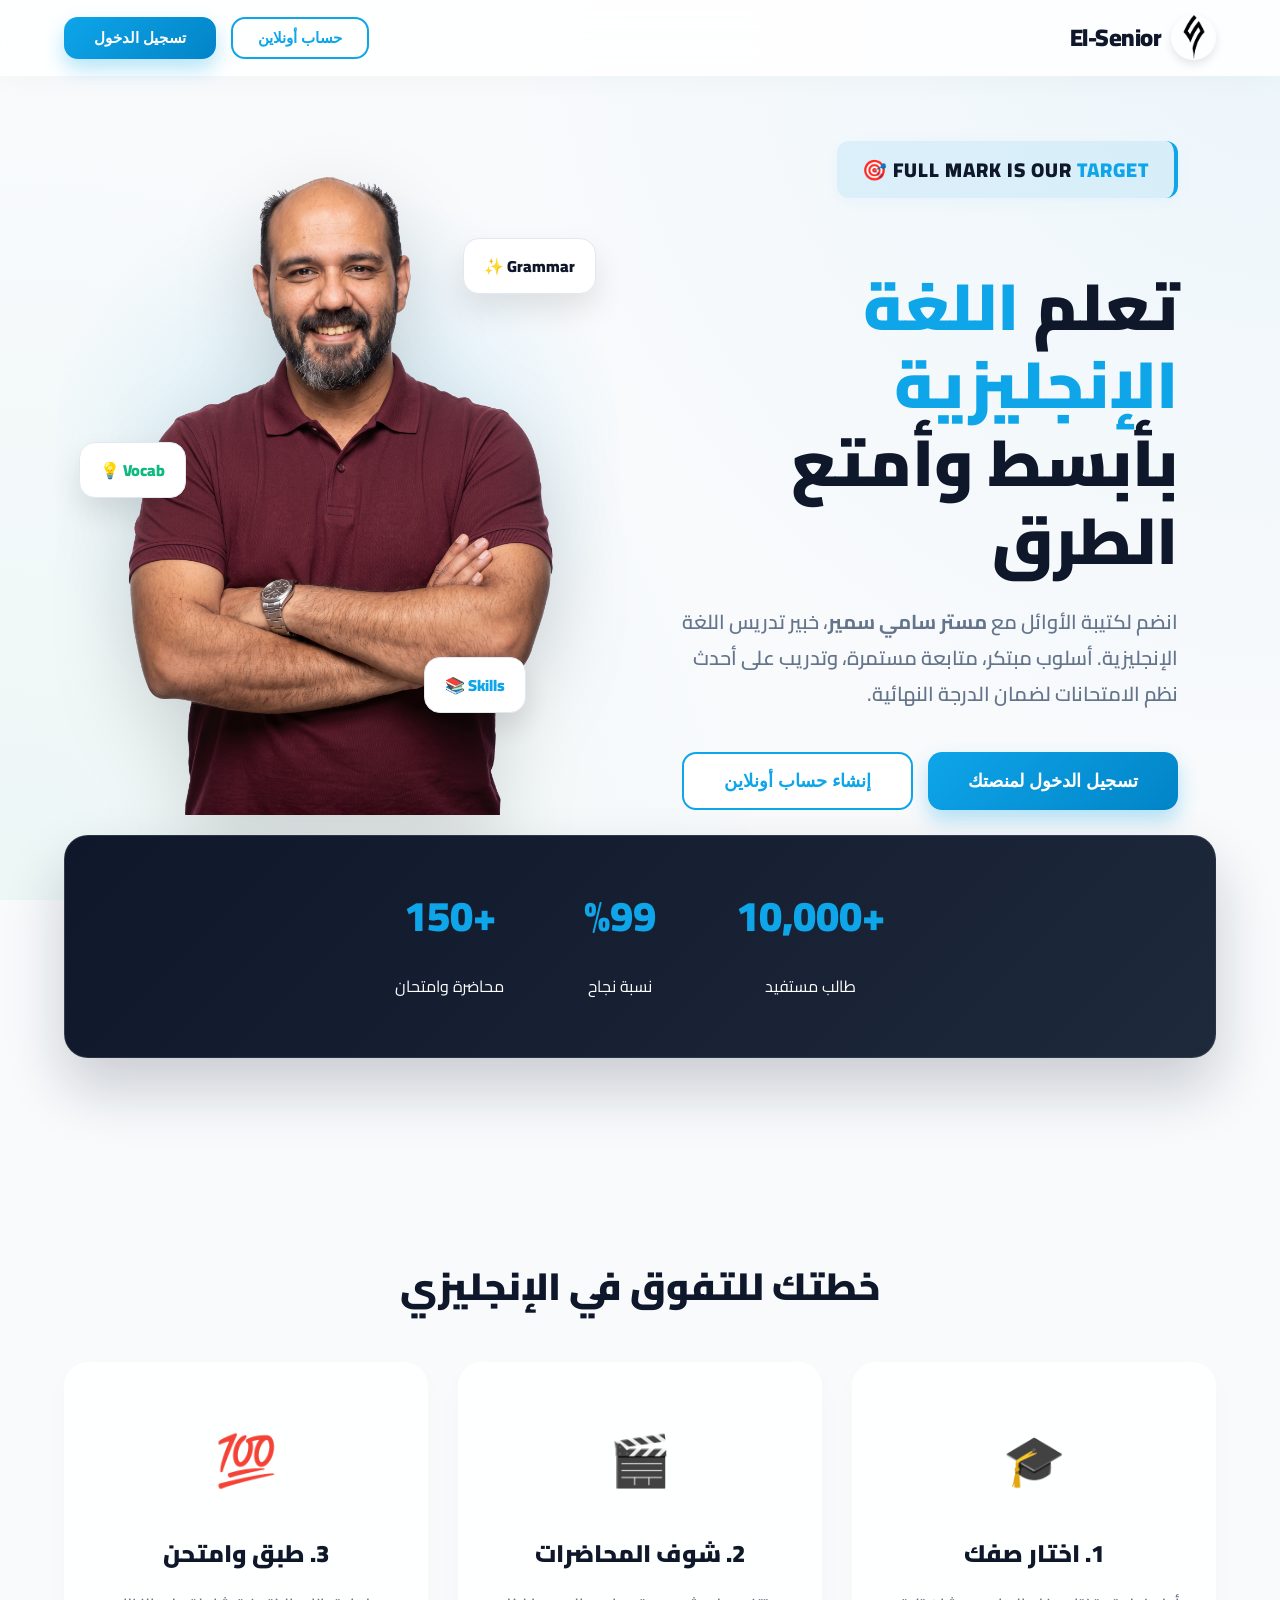
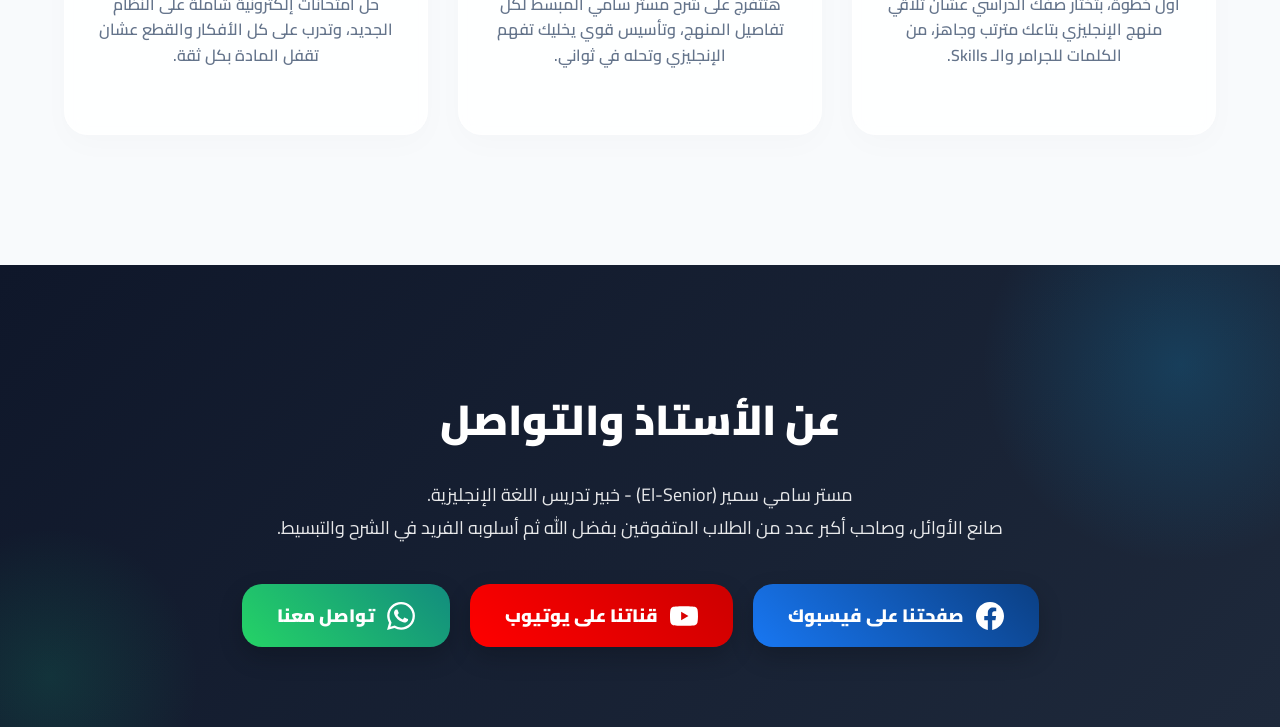
==== commit d5c855b2: "Add files via upload" ====
--- a/index.html
+++ b/index.html
@@ -1,2453 +1,702 @@
 <!DOCTYPE html>
 <html lang="ar" dir="rtl">
 <head>
+    <meta name="google-site-verification" content="sM5gaAdXc3PbInAu4BnGrl5-y3G6fe3voZw9MLm6Xe4" />
+    <meta name="description" content="منصة السينيور (El-Senior) التعليمية مع مستر سامي سمير خبير تدريس اللغة الإنجليزية.">
+    <meta name="author" content="Mr. Sami Samir">
     <meta charset="UTF-8">
-    <meta name="viewport" content="width=device-width, initial-scale=1.0">
-    <title>لوحة تحكم المدرس | الباشمؤرخ</title>
-    <link rel="stylesheet" href="style.css">
-    <link href="https://fonts.googleapis.com/css2?family=Cairo:wght@400;700&display=swap" rel="stylesheet">
-    <script src="https://cdnjs.cloudflare.com/ajax/libs/xlsx/0.18.5/xlsx.full.min.js"></script>
-    <script src="https://cdn.jsdelivr.net/npm/chart.js"></script>
-    <script src="https://unpkg.com/html5-qrcode" type="text/javascript"></script>
+    <meta name="viewport" content="width=device-width, initial-scale=1.0, maximum-scale=1.0, user-scalable=no">
+    <title>منصة الطالب | El-Senior</title>
+    
+    <!-- الخطوط الاحترافية -->
+    <link href="https://fonts.googleapis.com/css2?family=Cairo:wght@400;600;700;800;900&display=swap" rel="stylesheet">
+    
+    <style>
+        /* ========================================== */
+        /* 🎨 الهوية البصرية والتصميم الزجاجي (Premium UI) */
+        /* ========================================== */
+        * { box-sizing: border-box; -webkit-tap-highlight-color: transparent; } 
+        html { scroll-behavior: smooth; }
+
+        ::-webkit-scrollbar { width: 6px; height: 6px; }
+        ::-webkit-scrollbar-track { background: transparent; }
+        ::-webkit-scrollbar-thumb { background: rgba(148, 163, 184, 0.4); border-radius: 10px; }
+        ::-webkit-scrollbar-thumb:hover { background: var(--primary); }
+
+        :root {
+            --primary: #0ea5e9; --primary-hover: #0284c7;
+            --secondary: #0f172a; --bg-color: #f8fafc; 
+            --card-bg: #ffffff; --text-main: #1e293b;
+            --text-muted: #64748b; --border: #e2e8f0;
+            --success: #10b981; --danger: #ef4444; --wallet-color: #059669; 
+            --glass-bg: rgba(255, 255, 255, 0.85);
+            --glass-border: rgba(255, 255, 255, 0.5);
+        }
+
+        body.theme-grade-1 { --primary: #10b981; --primary-hover: #059669; --secondary: #064e3b; }
+        body.theme-grade-2 { --primary: #e11d48; --primary-hover: #be123c; --secondary: #4c0519; }
+        body.theme-grade-3 { --primary: #3b82f6; --primary-hover: #2563eb; --secondary: #1e3a8a; }
+
+        body { 
+            font-family: 'Cairo', sans-serif; background-color: var(--bg-color); 
+            margin: 0; padding: 0; color: var(--text-main); 
+            transition: background-color 0.5s ease; overflow-x: hidden;
+            background-image: radial-gradient(circle at 100% 0%, rgba(14, 165, 233, 0.05) 0%, transparent 50%), 
+                              radial-gradient(circle at 0% 100%, rgba(16, 185, 129, 0.05) 0%, transparent 50%);
+            background-attachment: fixed;
+        }
+
+        /* ========================================== */
+        /* 🌍 الصفحة الرئيسية (Landing Page) */
+        /* ========================================== */
+        .landing-page { min-height: 100vh; display: flex; flex-direction: column; }
+        .landing-navbar {
+            display: flex; justify-content: space-between; align-items: center;
+            padding: 15px 5%; background: var(--glass-bg);
+            backdrop-filter: blur(20px); -webkit-backdrop-filter: blur(20px);
+            box-shadow: 0 4px 30px rgba(0,0,0,0.03); border-bottom: 1px solid var(--glass-border);
+            position: sticky; top: 0; z-index: 100;
+        }
+        .landing-logo { font-size: 24px; font-weight: 900; color: var(--secondary); display: flex; align-items: center; gap: 10px; letter-spacing: -0.5px; }
+        .landing-logo img { width: 45px; border-radius: 50%; box-shadow: 0 4px 10px rgba(0,0,0,0.1); }
+        .nav-actions { display: flex; gap: 15px; }
+
+        .btn-outline { background: transparent; color: var(--primary); border: 2px solid var(--primary); padding: 10px 25px; border-radius: 14px; font-weight: 800; font-size: 15px; cursor: pointer; transition: 0.3s; }
+        .btn-outline:hover { background: var(--primary); color: white; transform: translateY(-2px); box-shadow: 0 8px 20px rgba(14, 165, 233, 0.2); }
+        .btn-solid { background: linear-gradient(135deg, var(--primary), var(--primary-hover)); color: white; border: none; padding: 12px 30px; border-radius: 14px; font-weight: 800; font-size: 15px; cursor: pointer; transition: 0.3s; box-shadow: 0 10px 20px rgba(14, 165, 233, 0.3); }
+        .btn-solid:hover { transform: translateY(-2px); box-shadow: 0 15px 30px rgba(14, 165, 233, 0.4); }
+
+        /* الهيرو المطور */
+        .hero-section { display: flex; align-items: center; justify-content: space-between; padding: 60px 8%; gap: 40px; min-height: 85vh; }
+        .hero-content { flex: 1.2; min-width: 300px; animation: fadeRight 1s ease-out forwards; z-index: 10; }
+        .hero-content h1 { font-size: 65px; font-weight: 900; color: var(--secondary); line-height: 1.2; margin-bottom: 25px; }
+        .hero-content h1 span { color: var(--primary); }
+        .hero-content p { font-size: 20px; color: var(--text-muted); font-weight: 600; line-height: 1.8; margin-bottom: 40px; max-width: 90%; }
+        
+        .hero-image-wrapper { flex: 1; display: flex; justify-content: center; position: relative; animation: fadeLeft 1s ease-out forwards; }
+        .hero-image-bg { position: absolute; width: 120%; height: 120%; background: radial-gradient(circle, rgba(14, 165, 233, 0.15) 0%, transparent 60%); top: -10%; left: -10%; z-index: 1; border-radius: 50%; }
+        .hero-image-wrapper img { width: 100%; max-width: 550px; z-index: 2; filter: drop-shadow(0 30px 40px rgba(0,0,0,0.15)); transition: 0.5s ease; }
+        .hero-image-wrapper:hover img { transform: translateY(-10px) scale(1.02); filter: drop-shadow(0 40px 50px rgba(0,0,0,0.2)); }
+
+        /* الأيقونات الطائرة حول المستر */
+        .float-icon { position: absolute; background: white; padding: 12px 20px; border-radius: 16px; font-weight: 900; font-size: 16px; box-shadow: 0 15px 30px rgba(0,0,0,0.1); animation: floating 4s ease-in-out infinite alternate; z-index: 3; color: var(--secondary); border: 1px solid var(--border); }
+        .float-1 { top: 15%; right: -5%; animation-delay: 0s; }
+        .float-2 { bottom: 15%; right: 10%; animation-delay: 1.5s; color: var(--primary); }
+        .float-3 { top: 45%; left: -5%; animation-delay: 3s; color: var(--success); }
+
+        /* Trust & Features */
+        .trust-bar { display: flex; justify-content: center; gap: 80px; background: linear-gradient(135deg, var(--secondary), #1e293b); padding: 40px 30px; margin: -40px 5% 80px 5%; border-radius: 24px; color: white; box-shadow: 0 30px 60px rgba(15, 23, 42, 0.2); position: relative; z-index: 10; flex-wrap: wrap; border: 1px solid rgba(255,255,255,0.1); backdrop-filter: blur(10px); }
+        .trust-item { text-align: center; }
+        .trust-item h2 { margin: 0; color: var(--primary); font-size: 42px; font-weight: 900; }
+        
+        .features-section { padding: 80px 5%; text-align: center; }
+        .features-grid { display: grid; grid-template-columns: repeat(auto-fit, minmax(280px, 1fr)); gap: 30px; margin-top: 40px; }
+        .feature-card { background: var(--glass-bg); backdrop-filter: blur(10px); padding: 50px 30px; border-radius: 24px; border: 1px solid var(--glass-border); transition: 0.4s; opacity: 0; animation: fadeInUp 0.8s ease-out forwards; box-shadow: 0 10px 30px rgba(0,0,0,0.02); }
+        .feature-card:hover { transform: translateY(-15px); box-shadow: 0 30px 60px rgba(0,0,0,0.08); border-color: var(--primary); background: white; }
+
+        /* قسم التواصل الرايق */
+        .contact-section { background: linear-gradient(135deg, var(--secondary), #1e293b); color: white; padding: 80px 5%; text-align: center; position: relative; overflow: hidden; margin-top: 50px; }
+        .contact-section::before { content: ''; position: absolute; top: -100px; right: -100px; width: 400px; height: 400px; background: radial-gradient(circle, rgba(14, 165, 233, 0.2) 0%, transparent 70%); border-radius: 50%; }
+        .contact-section::after { content: ''; position: absolute; bottom: -100px; left: -100px; width: 300px; height: 300px; background: radial-gradient(circle, rgba(16, 185, 129, 0.15) 0%, transparent 70%); border-radius: 50%; }
+        
+        .contact-section h2 { font-size: 42px; font-weight: 900; margin-bottom: 20px; position: relative; z-index: 2; }
+        .contact-numbers { display: flex; justify-content: center; gap: 20px; flex-wrap: wrap; margin-top: 40px; position: relative; z-index: 2; }
+        .social-btn { padding: 15px 35px; border-radius: 20px; font-size: 18px; font-weight: 900; display: inline-flex; align-items: center; gap: 12px; text-decoration: none; color: white; transition: 0.3s; border: none; cursor: pointer; box-shadow: 0 10px 25px rgba(0,0,0,0.2); font-family: 'Cairo', sans-serif; }
+        .social-btn:hover { transform: translateY(-5px); box-shadow: 0 15px 35px rgba(0,0,0,0.4); color: white; }
+        .btn-facebook { background: linear-gradient(45deg, #1877F2, #0b3f83); }
+        .btn-youtube { background: linear-gradient(45deg, #FF0000, #cc0000); }
+        .btn-whatsapp { background: linear-gradient(45deg, #25D366, #128C7E); }
+        .social-icon-img { width: 28px; height: 28px; fill: currentColor; }
+
+        @keyframes fadeInUp { from { opacity: 0; transform: translateY(40px); } to { opacity: 1; transform: translateY(0); } }
+        @keyframes fadeRight { from { opacity: 0; transform: translateX(40px); } to { opacity: 1; transform: translateX(0); } }
+        @keyframes fadeLeft { from { opacity: 0; transform: translateX(-40px); } to { opacity: 1; transform: translateX(0); } }
+        @keyframes floating { 0% { transform: translateY(0px) rotate(0deg); } 100% { transform: translateY(-15px) rotate(5deg); } }
+        
+        .cursor { color: var(--secondary); animation: blink 0.8s infinite; }
+        @keyframes blink { 0%, 100% { opacity: 1; } 50% { opacity: 0; } }
+
+        /* Responsive */
+        @media (max-width: 992px) {
+            .hero-section { flex-direction: column-reverse; text-align: center; padding: 40px 5%; }
+            .hero-content p { max-width: 100%; }
+            .hero-content h1 { font-size: 48px; }
+            .hero-image-wrapper img { max-width: 400px; }
+            .float-icon { display: none; }
+        }
+        @media (max-width: 768px) {
+            .nav-actions .btn-outline { display: none; }
+            .trust-bar { gap: 30px; margin: -20px 5% 40px 5%; padding: 20px; }
+            .contact-section h2 { font-size: 32px; }
+            .social-btn { padding: 12px 25px; font-size: 16px; width: 100%; justify-content: center; }
+        }
+
+        /* ========================================== */
+        /* 🔐 نوافذ الدخول والتسجيل (Split Screen VIP) */
+        /* ========================================== */
+        .auth-overlay { position: fixed; top: 0; left: 0; width: 100%; height: 100%; background: rgba(15, 23, 42, 0.8); backdrop-filter: blur(20px); -webkit-backdrop-filter: blur(20px); display: none; justify-content: center; align-items: center; z-index: 99999; opacity: 0; transition: 0.4s ease; padding: 20px; }
+        .auth-overlay.active { display: flex; opacity: 1; }
+        .auth-container { display: flex; width: 100%; max-width: 950px; background: var(--card-bg); border-radius: 32px; box-shadow: 0 40px 80px rgba(0,0,0,0.4); overflow: hidden; transform: translateY(30px) scale(0.95); transition: 0.5s cubic-bezier(0.175, 0.885, 0.32, 1.275); }
+        .auth-overlay.active .auth-container { transform: translateY(0) scale(1); }
+        .auth-form-side { flex: 1; padding: 50px; text-align: right; background: #ffffff; max-height: 90vh; overflow-y: auto; position: relative; }
+        .auth-brand-side { flex: 1.2; background: linear-gradient(135deg, var(--secondary), var(--primary)); color: white; padding: 50px; display: flex; flex-direction: column; align-items: center; justify-content: center; text-align: center; position: relative; overflow: hidden; }
+        
+        .auth-brand-side::before { content: ''; position: absolute; width: 400px; height: 400px; background: radial-gradient(circle, rgba(255,255,255,0.15), transparent 70%); border-radius: 50%; top: -100px; left: -100px; animation: pulse-glow 6s infinite alternate; }
+
+        .auth-input-group { margin-bottom: 22px; width: 100%; }
+        .auth-input-group label { display: block; margin-bottom: 8px; font-weight: 800; color: var(--secondary); font-size: 14px; }
+        .auth-input-group input, .auth-input-group select { width: 100%; padding: 16px 20px; border: 2px solid var(--border); border-radius: 16px; font-size: 15px; font-family: 'Cairo'; background: #f8fafc; transition: 0.3s; font-weight: 700; }
+        .auth-input-group input:focus, .auth-input-group select:focus { border-color: var(--primary); background: white; outline: none; box-shadow: 0 0 0 4px rgba(14, 165, 233, 0.15); transform: translateY(-2px); }
+
+        .auth-btn-submit { width: 100%; background: linear-gradient(135deg, var(--primary), var(--primary-hover)); color: white; border: none; padding: 16px; border-radius: 16px; font-size: 18px; font-weight: 900; cursor: pointer; transition: 0.3s; margin-top: 10px; box-shadow: 0 10px 25px rgba(14, 165, 233, 0.3); }
+        .auth-btn-submit:hover { transform: translateY(-3px); box-shadow: 0 15px 35px rgba(14, 165, 233, 0.5); }
+        .auth-btn-outline { background: transparent; color: var(--primary); border: 2px solid var(--primary); box-shadow: none; margin-top: 15px; }
+        .auth-btn-outline:hover { background: var(--primary); color: white; }
+        
+        .close-auth { position: absolute; top: 25px; left: 25px; background: rgba(0,0,0,0.05); border: none; width: 45px; height: 45px; border-radius: 50%; font-size: 22px; cursor: pointer; transition: 0.3s; z-index: 10; display: flex; justify-content: center; align-items: center; color: var(--secondary); }
+        .close-auth:hover { background: var(--danger); color: white; transform: rotate(90deg); }
+
+        @media (max-width: 768px) {
+            .auth-brand-side { display: none; }
+            .auth-container { flex-direction: column; border-radius: 20px; min-height: auto; }
+            .auth-form-side { padding: 40px 20px; }
+        }
+
+        /* ========================================== */
+        /* 📱 واجهة المنصة الداخلية (App Dashboard) */
+        /* ========================================== */
+        #app-layout { display: none; height: 100vh; overflow: hidden; background: var(--bg-color); }
+        .topbar { background: var(--glass-bg); backdrop-filter: blur(20px); -webkit-backdrop-filter: blur(20px); height: 75px; display: flex; justify-content: space-between; align-items: center; padding: 0 30px; box-shadow: 0 4px 20px rgba(0,0,0,0.04); z-index: 10; position: relative; border-bottom: 1px solid var(--glass-border); }
+        .student-info { display: flex; align-items: center; gap: 15px; }
+        .student-name { font-weight: 900; color: var(--secondary); font-size: 18px; margin: 0; }
+        .wallet-btn { background: linear-gradient(135deg, #d1fae5, #a7f3d0); color: var(--wallet-color); border: none; padding: 10px 22px; border-radius: 12px; font-weight: 900; font-size: 16px; cursor: pointer; display: flex; align-items: center; gap: 8px; transition: 0.3s; box-shadow: 0 4px 15px rgba(52, 211, 153, 0.2); }
+        .wallet-btn:hover { transform: translateY(-2px); box-shadow: 0 8px 20px rgba(52, 211, 153, 0.3); }
+
+        .main-container { display: flex; height: calc(100vh - 75px); }
+        .sidebar { width: 260px; background: linear-gradient(180deg, var(--secondary), #1e293b); color: white; padding: 25px 15px; display: flex; flex-direction: column; gap: 8px; overflow-y: auto; border-left: 1px solid rgba(255,255,255,0.05); }
+        .nav-item { padding: 14px 20px; color: #94a3b8; cursor: pointer; font-weight: 800; font-size: 15px; display: flex; align-items: center; gap: 12px; transition: 0.3s; border-radius: 14px; position: relative; overflow: hidden; }
+        .nav-item:hover { color: white; background: rgba(255,255,255,0.05); transform: translateX(-5px); }
+        .nav-item.active { background: var(--primary); color: white; box-shadow: 0 5px 15px rgba(14, 165, 233, 0.4); }
+
+        .content-area { flex: 1; padding: 40px; overflow-y: auto; scroll-behavior: smooth; }
+        .tab-content { display: none; animation: fadeInScale 0.4s ease-out forwards; }
+        .tab-content.active { display: block; }
+        @keyframes fadeInScale { from { opacity: 0; transform: scale(0.98) translateY(10px); } to { opacity: 1; transform: scale(1) translateY(0); } }
+
+        /* Bento Box Grid Layout للوحة الرئيسية */
+        .bento-grid { display: grid; grid-template-columns: repeat(auto-fit, minmax(320px, 1fr)); gap: 25px; margin-bottom: 30px; }
+        .bento-card { background: var(--card-bg); border-radius: 28px; padding: 30px; border: 1px solid var(--border); box-shadow: 0 10px 30px rgba(0,0,0,0.03); transition: 0.3s; }
+        .bento-card:hover { transform: translateY(-5px); box-shadow: 0 15px 40px rgba(0,0,0,0.06); border-color: rgba(14, 165, 233, 0.3); }
+
+        /* 💳 كارت الطالب الـ VIP (Digital ID) */
+        .premium-student-card { background: linear-gradient(135deg, var(--secondary), #0f172a); border: 1px solid rgba(255,255,255,0.1); box-shadow: 0 20px 40px rgba(0,0,0,0.25); border-radius: 28px; padding: 35px; position: relative; overflow: hidden; display: flex; flex-wrap: wrap; align-items: center; justify-content: space-between; gap: 20px; transition: 0.3s; grid-column: 1 / -1; }
+        .premium-student-card:hover { transform: translateY(-5px); }
+        .premium-student-card::before { content: ''; position: absolute; width: 300px; height: 300px; background: radial-gradient(circle, var(--primary) 0%, transparent 70%); top: -80px; right: -80px; opacity: 0.15; border-radius: 50%; pointer-events: none; animation: pulse-glow 4s infinite alternate; }
+        .student-info-col { flex: 2; min-width: 250px; z-index: 2; }
+        .student-barcode-col { flex: 1; min-width: 150px; text-align: left; z-index: 2; display: flex; flex-direction: column; align-items: flex-end; }
+        .student-data-row { display: flex; align-items: center; gap: 10px; margin-bottom: 10px; color: #cbd5e1; font-size: 15px; font-weight: bold; }
+        .student-data-row i { background: rgba(255,255,255,0.1); padding: 6px; border-radius: 8px; font-style: normal; font-size: 14px; display: flex; align-items: center; justify-content: center; }
+
+        /* الجداول */
+        .table-card { background: var(--card-bg); border-radius: 24px; border: 1px solid var(--border); overflow: hidden; box-shadow: 0 10px 30px rgba(0,0,0,0.03); }
+        .full-table { width: 100%; border-collapse: collapse; }
+        .full-table th, .full-table td { padding: 18px 25px; text-align: right; border-bottom: 1px solid var(--border); font-size: 15px; }
+        .full-table th { background: #f8fafc; color: var(--secondary); font-weight: 900; position: sticky; top: 0; }
+        .full-table tr { transition: 0.2s; }
+        .full-table tr:hover td { background: #f1f5f9; }
+
+        .btn { width: 100%; background: var(--primary); color: white; border: none; padding: 14px 20px; border-radius: 14px; font-size: 16px; font-weight: bold; cursor: pointer; transition: 0.3s; box-shadow: 0 4px 15px rgba(14, 165, 233, 0.2); }
+        .btn:hover { background: var(--primary-hover); transform: translateY(-2px); box-shadow: 0 8px 20px rgba(14, 165, 233, 0.3); }
+        .btn-secondary { background: var(--secondary); box-shadow: 0 4px 15px rgba(15, 23, 42, 0.2); }
+        .btn-secondary:hover { background: #1e293b; box-shadow: 0 8px 20px rgba(15, 23, 42, 0.3); }
+
+        /* 📱 تصميم الموبايل - Bottom Floating App Bar */
+        @media (max-width: 768px) {
+            .main-container { flex-direction: column; padding-bottom: 90px; } 
+            .content-area { padding: 20px 15px; }
+            
+            /* Bottom App Bar Floating Style */
+            .sidebar { 
+                position: fixed; bottom: 15px; left: 5%; width: 90%; height: 70px; 
+                flex-direction: row; overflow-x: auto; overflow-y: hidden; 
+                padding: 10px; gap: 8px; justify-content: space-between;
+                background: rgba(15, 23, 42, 0.9); backdrop-filter: blur(20px); -webkit-backdrop-filter: blur(20px);
+                border: 1px solid rgba(255,255,255,0.15); z-index: 1000; 
+                align-items: center; border-radius: 25px; box-shadow: 0 15px 40px rgba(0,0,0,0.3);
+            }
+            .sidebar::-webkit-scrollbar { display: none; }
+            .nav-item { flex-direction: column; padding: 8px; border-radius: 18px; gap: 4px; background: transparent; width: 60px; text-align: center; }
+            .nav-item .nav-text { font-size: 10px; display: block; opacity: 0.8; }
+            .nav-item.active { background: rgba(14, 165, 233, 0.15); color: var(--primary); box-shadow: none; transform: none; }
+            .nav-item.active .nav-text { opacity: 1; font-weight: 900; }
+
+            .premium-student-card { flex-direction: column; text-align: center; padding: 25px 20px; }
+            .student-barcode-col { align-items: center; width: 100%; margin-top: 15px; }
+            .student-data-row { justify-content: center; }
+            
+            #anti-record-container { flex-direction: column-reverse !important; }
+            #player-playlist { width: 100% !important; height: 40% !important; border-left: none !important; border-top: 1px solid #1e293b !important; }
+            #video-wrapper { width: 100% !important; height: 60% !important; }
+        }
+        
+        .no-select { user-select: none; -webkit-user-select: none; -ms-user-select: none; }
+        .neon-bar { background: linear-gradient(90deg, var(--primary), #38bdf8); box-shadow: 0 0 15px rgba(14, 165, 233, 0.5); }
+    </style>
 </head>
 <body>
 
-    <div id="toast-container"></div>
-
-
-
-    
-
-
-    <div id="login-screen" class="login-overlay">
-        <div class="login-card">
-        <div style="text-align: center; margin-top: 10px; margin-bottom: 0;">
-    <!-- الأخطبوط اللي بيشاور (متوسط الحجم وجوه الكارت) -->
-    <img src="logo.png" style="width: 80px; height: auto;">
-</div>
-           <h2 class="logo" style="margin-bottom: 5px;">الباشمؤرخ <span class="dot">.</span></h2>
-<span style="display: block; font-size: 16px; color: var(--primary-color); font-weight: 900; margin-bottom: 15px;">محمد مجدي</span>
-            <h3 style="margin-bottom: 20px; color: var(--text-main);">تسجيل الدخول</h3>
-            <form id="loginForm">
+    <!-- ========================================== -->
+    <!-- 🌍 الصفحة الرئيسية المحدثة (Premium Landing Page) -->
+    <!-- ========================================== -->
+    <div id="landing-page" class="landing-page">
+        <nav class="landing-navbar">
+            <div class="landing-logo">
+                <img src="logo.PNG" alt="Logo">
+                <span id="nav-brand-name">El-Senior</span>
+            </div>
+            <div class="nav-actions">
+                <button class="btn-outline" onclick="openAuthModal('register')">حساب أونلاين</button>
+                <button class="btn-solid" onclick="openAuthModal('login')">تسجيل الدخول</button>
+            </div>
+        </nav>
+
+        <main class="hero-section">
+            <div class="hero-content">
+                <div style="display: inline-block; background: rgba(14, 165, 233, 0.1); border-right: 4px solid var(--primary); padding: 10px 25px; margin-bottom: 25px; border-radius: 12px; box-shadow: 0 4px 15px rgba(14, 165, 233, 0.05);">
+                    <h2 style="margin: 0; font-size: 20px; font-weight: 900; color: var(--secondary); text-transform: uppercase; letter-spacing: 1px;">
+                        FULL MARK IS OUR <span style="color: var(--primary);">TARGET 🎯</span>
+                    </h2>
+                </div>
+                <h1>تعلم <span style="color: var(--primary);" id="typewriter-text">مهارات الت</span><br> بأبسط وأمتع الطرق</h1>
+                <p>انضم لكتيبة الأوائل مع <strong id="hero-teacher-name">مستر سامي سمير</strong>، خبير تدريس اللغة الإنجليزية. أسلوب مبتكر، متابعة مستمرة، وتدريب على أحدث نظم الامتحانات لضمان الدرجة النهائية.</p>
+                <div style="display: flex; gap: 15px; flex-wrap: wrap;">
+                    <button class="btn-solid" style="padding: 16px 40px; font-size: 18px;" onclick="openAuthModal('login')">تسجيل الدخول لمنصتك</button>
+                    <button class="btn-outline" style="padding: 16px 40px; font-size: 18px; background: white;" onclick="openAuthModal('register')">إنشاء حساب أونلاين</button>
+                </div>
+            </div>
+            <div class="hero-image-wrapper">
+                <div class="hero-image-bg"></div>
+                <img src="mr.png" alt="مستر سامي سمير" id="hero-teacher-img">
                 
+                <!-- العناصر الطائرة الجديدة -->
+                <div class="float-icon float-1">Grammar ✨</div>
+                <div class="float-icon float-2">Skills 📚</div>
+                <div class="float-icon float-3">Vocab 💡</div>
+            </div>
+        </main>
+
+        <div class="trust-bar">
+            <div class="trust-item"><h2>+10,000</h2><p>طالب مستفيد</p></div>
+            <div class="trust-item"><h2>%99</h2><p>نسبة نجاح</p></div>
+            <div class="trust-item"><h2>+150</h2><p>محاضرة وامتحان</p></div>
+        </div>
+
+        <section class="features-section">
+            <h2 style="font-size: 38px; font-weight: 900; color: var(--secondary); margin-bottom: 20px;">خطتك للتفوق في الإنجليزي</h2>
+            <div class="features-grid">
+                <div class="feature-card">
+                    <div style="font-size: 50px; margin-bottom: 20px;">🎓</div>
+                    <h3 style="font-size: 24px; font-weight: 900; color: var(--secondary); margin-bottom: 15px;">1. اختار صفك</h3>
+                    <p style="font-size: 16px; color: var(--text-muted); font-weight: 600; line-height: 1.6;">أول خطوة، بتختار صفك الدراسي عشان تلاقي منهج الإنجليزي بتاعك مترتب وجاهز، من الكلمات للجرامر والـ Skills.</p>
+                </div>
+                <div class="feature-card">
+                    <div style="font-size: 50px; margin-bottom: 20px;">🎬</div>
+                    <h3 style="font-size: 24px; font-weight: 900; color: var(--secondary); margin-bottom: 15px;">2. شوف المحاضرات</h3>
+                    <p style="font-size: 16px; color: var(--text-muted); font-weight: 600; line-height: 1.6;">هتتفرج على شرح مستر سامي المبسط لكل تفاصيل المنهج، وتأسيس قوي يخليك تفهم الإنجليزي وتحله في ثواني.</p>
+                </div>
+                <div class="feature-card">
+                    <div style="font-size: 50px; margin-bottom: 20px;">💯</div>
+                    <h3 style="font-size: 24px; font-weight: 900; color: var(--secondary); margin-bottom: 15px;">3. طبق وامتحن</h3>
+                    <p style="font-size: 16px; color: var(--text-muted); font-weight: 600; line-height: 1.6;">حل امتحانات إلكترونية شاملة على النظام الجديد، وتدرب على كل الأفكار والقطع عشان تقفل المادة بكل ثقة.</p>
+                </div>
+            </div>
+        </section>
+
+        <!-- قسم التواصل المطور -->
+        <section class="contact-section">
+            <h2>عن الأستاذ والتواصل</h2>
+            <p style="font-size: 18px; margin-bottom: 30px; opacity: 0.9; position: relative; z-index: 2; max-width: 800px; margin-left: auto; margin-right: auto; line-height: 1.8;" id="footer-teacher-desc">
+                مستر سامي سمير (El-Senior) - خبير تدريس اللغة الإنجليزية.<br>
+                صانع الأوائل، وصاحب أكبر عدد من الطلاب المتفوقين بفضل الله ثم أسلوبه الفريد في الشرح والتبسيط.
+            </p>
+            
+            <div class="contact-numbers">
+                <a href="https://www.facebook.com/ElSenior.Sami" target="_blank" class="social-btn btn-facebook">
+                    <svg class="social-icon-img" viewBox="0 0 24 24"><path d="M24 12.073c0-6.627-5.373-12-12-12s-12 5.373-12 12c0 5.99 4.388 10.954 10.125 11.854v-8.385H7.078v-3.47h3.047V9.43c0-3.007 1.792-4.669 4.533-4.669 1.312 0 2.686.235 2.686.235v2.953H15.83c-1.491 0-1.956.925-1.956 1.874v2.25h3.328l-.532 3.47h-2.796v8.385C19.612 23.027 24 18.062 24 12.073z"/></svg>
+                    صفحتنا على فيسبوك
+                </a>
                 
-                <div class="input-group" style="text-align: right;">
-                    <label>اسم المستخدم</label>
-                    <input type="text" id="loginUsername" required class="custom-input" placeholder="مثال: shefo">
-                </div>
-                <div class="input-group" style="text-align: right;">
-                    <label>كلمة المرور</label>
-                    <input type="password" id="loginPassword" required class="custom-input" placeholder="••••••••">
-                </div>
+                <a href="https://www.youtube.com/@El-SENIOR" target="_blank" class="social-btn btn-youtube">
+                    <svg class="social-icon-img" viewBox="0 0 24 24"><path d="M23.498 6.186a3.016 3.016 0 0 0-2.122-2.136C19.505 3.545 12 3.545 12 3.545s-7.505 0-9.377.505A3.017 3.017 0 0 0 .502 6.186C0 8.07 0 12 0 12s0 3.93.502 5.814a3.016 3.016 0 0 0 2.122 2.136c1.871.505 9.376.505 9.376.505s7.505 0 9.377-.505a3.015 3.015 0 0 0 2.122-2.136C24 15.93 24 12 24 12s0-3.93-.502-5.814zM9.545 15.568V8.432L15.818 12l-6.273 3.568z"/></svg>
+                    قناتنا على يوتيوب
+                </a>
                 
-                <div style="display: flex; align-items: center; gap: 8px; margin-top: 10px; direction: rtl;">
-                    <input type="checkbox" id="rememberMeCheck" style="width: 16px; height: 16px; accent-color: var(--primary-color); cursor: pointer;">
-                    <label for="rememberMeCheck" style="color: var(--text-muted); cursor: pointer; font-size: 14px; margin: 0;">تذكرني على هذا الجهاز</label>
-                </div>
+                <a href="https://wa.me/201112302890" target="_blank" class="social-btn btn-whatsapp">
+                    <svg class="social-icon-img" viewBox="0 0 24 24"><path d="M17.472 14.382c-.297-.149-1.758-.867-2.03-.967-.273-.099-.471-.148-.67.15-.197.297-.767.966-.94 1.164-.173.199-.347.223-.644.075-.297-.15-1.255-.463-2.39-1.475-.883-.788-1.48-1.761-1.653-2.059-.173-.297-.018-.458.13-.606.134-.133.298-.347.446-.52.149-.174.198-.298.298-.497.099-.198.05-.371-.025-.52-.075-.149-.669-1.612-.916-2.207-.242-.579-.487-.5-.669-.51a5.8 5.8 0 0 0-.57-.01c-.198 0-.52.074-.792.372-.272.297-1.04 1.016-1.04 2.479 0 1.462 1.065 2.875 1.213 3.074.149.198 2.096 3.2 5.077 4.487.709.306 1.262.489 1.694.625.712.227 1.36.195 1.871.118.571-.085 1.758-.719 2.006-1.413.248-.694.248-1.289.173-1.413-.074-.124-.272-.198-.57-.347m-5.421 7.403h-.004a9.87 9.87 0 0 1-5.031-1.378l-.361-.214-3.741.982.998-3.648-.235-.374a9.86 9.86 0 0 1-1.51-5.26c.001-5.45 4.436-9.884 9.888-9.884 2.64 0 5.122 1.03 6.988 2.898a9.825 9.825 0 0 1 2.893 6.994c-.003 5.45-4.437 9.884-9.885 9.884m8.413-18.297A11.815 11.815 0 0 0 12.05 0C5.495 0 .16 5.335.157 11.892c0 2.096.547 4.142 1.588 5.945L.057 24l6.305-1.654a11.882 11.882 0 0 0 5.683 1.448h.005c6.554 0 11.89-5.335 11.893-11.893a11.821 11.821 0 0 0-3.48-8.413Z"/></svg>
+                    تواصل معنا
+                </a>
+            </div>
+        </section>
+    </div>
+
+    <!-- ========================================== -->
+    <!-- 🔐 نوافذ الدخول والتسجيل (أونلاين فقط) -->
+    <!-- ========================================== -->
+    <div class="auth-overlay" id="auth-modal">
+        <div class="auth-container">
+            <button class="close-auth" onclick="closeAuthModal()">✖</button>
+
+            <div class="auth-form-side">
+                <!-- 🔑 الدخول -->
+                <div id="login-form-view">
+                    <h2 style="color: var(--secondary); font-weight: 900; font-size: 28px;">مرحباً بعودتك 👋</h2>
+                    <p style="color: var(--text-muted); margin-bottom: 30px; font-weight: bold;">أدخل بياناتك للوصول إلى منصتك التعليمية</p>
+                    <div class="auth-input-group">
+                        <label>🔢 كود الطالب</label>
+                        <input type="text" id="studentCode" placeholder="أدخل كودك هنا..." style="text-align: center; letter-spacing: 2px;">
+                    </div>
+                    <div class="auth-input-group">
+                        <label>📞 رقم هاتف ولي الأمر (كلمة المرور)</label>
+                        <input type="text" id="parentPhone" placeholder="01XXXXXXXXX" style="text-align: center; letter-spacing: 2px;">
+                    </div>
+                    <div id="error-msg" style="color: white; background: var(--danger); padding: 12px; border-radius: 12px; font-weight: bold; margin-bottom: 15px; display: none;"></div>
+                    <button class="auth-btn-submit" id="login-btn-action" onclick="fetchStudentData()">تسجيل الدخول 🚀</button>
+                    <button class="auth-btn-submit auth-btn-outline" onclick="toggleAuthView('register')">لا يوجد لديك حساب؟ أنشئ حساب أونلاين!</button>
+                    <button class="auth-btn-submit auth-btn-outline" style="border: none; margin-top: 15px; text-decoration: underline; font-size: 15px; box-shadow: none;" onclick="toggleAuthView('forgot')">نسيت كود الطالب؟ اضغط هنا لاسترجاعه</button>
+                </div>
+
+                <!-- 🔍 الاسترجاع -->
+                <div id="forgot-form-view" style="display: none;">
+                    <h2 style="color: var(--secondary); font-weight: 900; font-size: 24px;">استرجاع كود الطالب 🔍</h2>
+                    <p style="color: var(--text-muted); font-weight: bold; margin-bottom: 20px;">أدخل رقم هاتفك أو هاتف ولي الأمر للبحث عن الكود الخاص بك</p>
+                    <div class="auth-input-group">
+                        <label>رقم الهاتف المسجل</label>
+                        <input type="text" id="forgotPhoneInput" placeholder="01XXXXXXXXX" style="text-align: center; letter-spacing: 2px;">
+                    </div>
+                    <button class="auth-btn-submit" id="retrieveCodeBtn" onclick="retrieveStudentCode()">البحث عن الكود 🔍</button>
+                    <button class="auth-btn-submit auth-btn-outline" onclick="toggleAuthView('login')">العودة لتسجيل الدخول</button>
+                    <p id="forgotMsg" style="margin-top: 15px; font-weight: bold; font-size: 15px; display: none;"></p>
+                </div>
+
+                <!-- 📝 التسجيل (أونلاين فقط وتم إزالة حقول السنتر) -->
+                <div id="register-form-view" style="display: none;">
+                    <h2 style="color: var(--secondary); font-weight: 900; font-size: 24px;">إنشاء حساب أونلاين 🎓</h2>
+                    <p style="color: var(--text-muted); font-size: 13px; font-weight: bold; margin-bottom: 20px;">سيتم تفعيل حسابك فوراً للحصول على الكود الخاص بك</p>
+                    
+                    <input type="hidden" id="regType" value="online">
+                    
+                    <div class="auth-input-group" style="margin-bottom: 15px;">
+                        <label>الاسم ثلاثي</label>
+                        <input type="text" id="regName" placeholder="اكتب اسمك كما هو في البطاقة">
+                    </div>
+                    <div style="display: flex; gap: 10px; margin-bottom: 15px;">
+                        <div class="auth-input-group" style="margin:0;"><label>هاتفك</label><input type="text" id="regPhone" placeholder="01XXXXXXXXX"></div>
+                        <div class="auth-input-group" style="margin:0;"><label>ولي الأمر</label><input type="text" id="regParentPhone" placeholder="01XXXXXXXXX"></div>
+                    </div>
+                    <div style="display: flex; gap: 10px; margin-bottom: 15px;">
+                        <div class="auth-input-group" style="flex: 2; margin:0;">
+                            <label>الصف الدراسي</label>
+                            <select id="regLevel" onchange="if(this.value.includes('ثانوي')){document.getElementById('regTrackGroup').style.display='block';}else{document.getElementById('regTrackGroup').style.display='none';}">
+                                <option value="الصف الأول الثانوي">الصف الأول الثانوي</option>
+                                <option value="الصف الثاني الثانوي">الصف الثاني الثانوي</option>
+                                <option value="الصف الثالث الثانوي">الصف الثالث الثانوي</option>
+                            </select>
+                        </div>
+                        <div class="auth-input-group" id="regTrackGroup" style="flex: 1; margin:0; display: block;">
+                            <label>المسار</label>
+                            <select id="regTrack" style="border-color: var(--primary);">
+                                <option value="عام">عام</option>
+                                <option value="أزهر">أزهر</option>
+                            </select>
+                        </div>
+                    </div>
+                    <div style="display: flex; gap: 10px; flex-wrap: wrap; margin-bottom: 15px;">
+                        <div class="auth-input-group" style="flex: 1; min-width: 45%; margin:0;"><label>المحافظة</label><input type="text" id="regGov" placeholder="محافظتك"></div>
+                        <div class="auth-input-group" style="flex: 1; min-width: 45%; margin:0;"><label>المدرسة</label><input type="text" id="regSchool" placeholder="مدرستك"></div>
+                    </div>
+                    <button class="auth-btn-submit" id="submitRegBtn" onclick="submitRegistration()">إنشاء حساب أونلاين 🚀</button>
+                    <button class="auth-btn-submit auth-btn-outline" onclick="toggleAuthView('login')">لديك حساب بالفعل؟ سجل دخولك</button>
+                    <p id="regMsg" style="margin-top: 10px; font-weight: bold; font-size: 14px;"></p>
+                </div>
+            </div>
+
+            <!-- الجنب الملون -->
+            <div class="auth-brand-side">
+                <img src="logo.PNG" style="width: 140px; height: 140px; border-radius: 50%; border: 5px solid rgba(255,255,255,0.3); margin-bottom: 25px; box-shadow: 0 15px 40px rgba(0,0,0,0.3); position: relative; z-index: 2;" id="modal-teacher-img">
+                <h1 style="font-size: 36px; font-weight: 900; text-shadow: 0 2px 10px rgba(0,0,0,0.3); position: relative; z-index: 2;">MR سامي سمير</h1>
+                <p style="font-size: 17px; opacity: 0.9; line-height: 1.8; position: relative; z-index: 2;">سجل دخولك لتتمكن من مشاهدة المحاضرات، حل الامتحانات، ومعرفة نتيجتك أولاً بأول.</p>
+            </div>
+        </div>
+    </div>
+
+    <!-- نافذة النجاح للأونلاين -->
+    <div id="successOnlineModal" style="display: none; position: fixed; top: 0; left: 0; width: 100%; height: 100%; background: rgba(16, 185, 129, 0.98); backdrop-filter: blur(15px); -webkit-backdrop-filter: blur(15px); z-index: 1000000; justify-content: center; align-items: center;">
+        <div style="text-align: center; color: white; animation: fadeIn 0.5s ease;">
+            <div style="font-size: 90px; margin-bottom: 20px; animation: pulse-glow 2s infinite;">🎉</div>
+            <h1 style="font-size: 40px; margin-bottom: 10px; font-weight: 900;">تم التسجيل بنجاح!</h1>
+            <p style="font-size: 22px; margin-bottom: 30px;">كود الدخول الخاص بك هو:</p>
+            <div id="newOnlineCodeDisplay" style="background: white; color: var(--success); font-size: 50px; font-weight: 900; padding: 25px 60px; border-radius: 24px; letter-spacing: 5px; box-shadow: 0 20px 50px rgba(0,0,0,0.4); display: inline-block;"></div>
+            <br>
+            <button class="btn-solid" style="background: var(--secondary); margin-top: 40px; width: auto; padding: 18px 50px; font-size: 20px;" onclick="location.reload()">الذهاب لتسجيل الدخول ➡</button>
+        </div>
+    </div>
+
+    <!-- ========================================== -->
+    <!-- 💻 واجهة المنصة من الداخل (App Dashboard) -->
+    <!-- ========================================== -->
+    <div id="app-layout">
+        <!-- شريط علوي زجاجي -->
+        <header class="topbar">
+            <div class="student-info">
+                <img src="logo.PNG" style="width: 48px; height: 48px; border-radius: 50%;">
+                <div>
+                    <h3 class="student-name" id="top-name">اسم الطالب</h3>
+                    <span style="font-size: 13px; color: var(--text-muted); font-weight: bold;" id="top-group">المجموعة</span>
+                </div>
+            </div>
+            
+            <div style="display: flex; gap: 15px; align-items: center;">
+                <div style="position: relative;">
+                    <button class="wallet-btn" style="background: var(--card-bg); border-color: var(--border); color: var(--secondary);" onclick="toggleNotifications()">
+                        🔔 <span id="notif-badge" style="background: var(--danger); color: white; border-radius: 50%; padding: 2px 6px; font-size: 12px; position: absolute; top: -5px; right: -5px; display: none; font-weight: bold;">0</span>
+                    </button>
+                    <div id="notif-dropdown" style="display: none; position: absolute; top: 55px; left: 0; width: 340px; background: rgba(255,255,255,0.95); backdrop-filter: blur(20px); box-shadow: 0 15px 40px rgba(0,0,0,0.15); border-radius: 20px; border: 1px solid var(--glass-border); z-index: 1000; padding: 20px; max-height: 400px; overflow-y: auto;">
+                        <h4 style="margin: 0 0 15px 0; border-bottom: 2px solid var(--border); padding-bottom: 10px; color: var(--secondary); font-weight: 900;">الإشعارات 🔔</h4>
+                        <div id="notif-list" style="display: flex; flex-direction: column; gap: 10px;"></div>
+                    </div>
+                </div>
+                <button class="wallet-btn" onclick="switchTab('tab-wallet')">💳 <span id="top-balance">0</span> ج.م</button>
+            </div>
+        </header>
+
+        <div class="main-container">
+            <!-- الشريط الجانبي (Bottom Bar في الموبايل) -->
+            <aside class="sidebar">
+                <div class="nav-item active" onclick="switchTab('tab-home')"><span style="font-size:20px;">🏠</span> <span class="nav-text">الرئيسية</span></div>
+                <div class="nav-item" onclick="switchTab('tab-attendance')"><span style="font-size:20px;">📅</span> <span class="nav-text">الحضور</span></div>
+                <div class="nav-item" onclick="switchTab('tab-exams')"><span style="font-size:20px;">📝</span> <span class="nav-text">الامتحانات</span></div>
+                <div class="nav-item" onclick="switchTab('tab-lectures')"><span style="font-size:20px;">🎬</span> <span class="nav-text">المحاضرات</span></div>
+                <div class="nav-item" onclick="switchTab('tab-wallet')"><span style="font-size:20px;">💰</span> <span class="nav-text">المحفظة</span></div>
+                <div class="nav-item" onclick="switchTab('tab-rewards')" style="color: #fda4af;"><span style="font-size:20px;">🎁</span> <span class="nav-text">المتجر</span></div>
+                <div class="nav-item" style="color: #ef4444; margin-top: auto;" onclick="logoutStudent()"><span style="font-size:20px;">🚪</span> <span class="nav-text">خروج</span></div>
+            </aside>
+
+            <main class="content-area">
                 
-                <button type="submit" class="save-btn" style="margin-top: 20px; font-size: 16px; width: 100%;">دخول النظام 🚀</button>
-            </form>
-            <p id="loginError" style="color: var(--danger-color); margin-top: 15px; display: none; font-weight: bold;">البيانات غير صحيحة!</p>
-            
-            </div>
-        </div>
-    </div>
-
-    <div class="dashboard-container" id="main-app" style="display: none;">
-        
-        <aside class="sidebar no-print">
-    <div style="display: flex; align-items: center; justify-content: center; gap: 10px; margin-bottom: 30px;">
-        <img src="logo.png" style="width: 70px; height: auto;">
-        <div style="text-align: right;">
-            <h2 class="logo" style="margin: 0; line-height: 1.1;">الباشمؤرخ</h2>
-            <span style="display: block; font-size: 20px; color: var(--primary-color); font-weight: 800; letter-spacing: 1px;">محمد مجدي</span>
-            
-            <!-- 🌐 الكود الجديد: مؤشر حالة الإنترنت -->
-            <div id="network-status-badge" style="display: flex; align-items: center; gap: 5px; margin-top: 5px; font-size: 11px; font-weight: bold; background: rgba(16, 185, 129, 0.1); padding: 3px 8px; border-radius: 20px; color: #10b981; width: max-content; transition: 0.3s;">
-                <span id="network-status-dot" style="width: 8px; height: 8px; background: #10b981; border-radius: 50%; box-shadow: 0 0 5px #10b981; transition: 0.3s;"></span>
-                <span id="network-status-text">متصل بالإنترنت</span>
-            </div>
-            <!-- نهاية الكود الجديد -->
-
-        </div>
-    </div>
-<!-- باقي القائمة الجانبية... -->
-
-            <style>
-                /* 🎨 استايل القوائم المنسدلة (تم حل مشكلة السهم والتناسق) */
-                .sidebar .nav-links { display: flex; flex-direction: column; gap: 5px; padding: 0; margin: 0; list-style: none; }
-                .sidebar .nav-links > li { width: 100%; margin: 0; padding: 0; border: none; }
-                .sidebar .nav-links > li > a { display: block; padding: 12px 15px; border-radius: 8px; color: var(--text-main); font-weight: bold; text-decoration: none; transition: 0.3s; border: none; }
-                .sidebar .nav-links > li.active > a { background: rgba(59, 130, 246, 0.1); color: var(--primary-color); border-right: 4px solid var(--primary-color); }
-                .sidebar .nav-links > li > a:hover { background: var(--hover-bg); color: var(--primary-color); }
-
-                .nav-dropdown { display: flex !important; flex-direction: column !important; padding: 0 !important; background: transparent !important; border: none !important; margin: 0 !important; }
-                .dropdown-toggle { 
-                    display: flex !important; flex-direction: row !important; flex-wrap: nowrap !important; justify-content: space-between !important; align-items: center !important; 
-                    padding: 12px 15px; color: var(--text-main); text-decoration: none; 
-                    border-radius: 8px; font-weight: bold; transition: 0.3s; cursor: pointer;
-                    border: none; width: 100%; box-sizing: border-box;
-                }
-                .dropdown-toggle:hover { background: rgba(59, 130, 246, 0.1); color: var(--primary-color); }
-                .dropdown-arrow { font-size: 11px; transition: transform 0.3s ease; display: inline-block; margin-right: auto; }
-                .nav-dropdown.open .dropdown-arrow { transform: rotate(180deg); }
-                .nav-dropdown.open .dropdown-toggle { background: rgba(59, 130, 246, 0.05); color: var(--primary-color); border-bottom-left-radius: 0; border-bottom-right-radius: 0; }
-                
-                .dropdown-menu { 
-                    display: none; flex-direction: column; list-style: none; padding: 5px 15px 10px 0; 
-                    margin: 0; border-right: 2px solid var(--border-color); margin-right: 15px;
-                    background: rgba(59, 130, 246, 0.02); border-bottom-left-radius: 8px; border-bottom-right-radius: 8px;
-                }
-                .nav-dropdown.open .dropdown-menu { display: flex; animation: slideDown 0.3s ease; }
-                .dropdown-menu li { padding: 0; margin: 2px 0; border: none; }
-                .dropdown-menu li a { 
-                    display: block; padding: 10px 15px; color: var(--text-muted); text-decoration: none; 
-                    border-radius: 6px; font-size: 14px; transition: 0.2s; font-weight: bold; border: none;
-                }
-                .dropdown-menu li a:hover { background: var(--hover-bg); color: var(--primary-color); padding-right: 20px; }
-                .dropdown-menu li.active a { color: var(--primary-color); font-weight: 900; background: rgba(59, 130, 246, 0.1); border-right: 3px solid var(--primary-color); }
-                @keyframes slideDown { from { opacity: 0; transform: translateY(-5px); } to { opacity: 1; transform: translateY(0); } }
-            </style>
-
-            <script>
-                // ⚙️ جافاسكريبت لفتح وقفل القوائم
-                function toggleSidebarDropdown(element) {
-                    let parentLi = element.parentElement;
-                    document.querySelectorAll('.nav-dropdown').forEach(dropdown => {
-                        if (dropdown !== parentLi) dropdown.classList.remove('open');
-                    });
-                    parentLi.classList.toggle('open');
-                }
-            </script>
-
-            <ul class="nav-links">
-                <li id="nav-dashboard" class="active"><a href="#" onclick="switchPage('dashboard')">الرئيسية 📊</a></li>
-                <li id="nav-schedule"><a href="#" onclick="switchPage('schedule')">الجدول الأسبوعي 📅</a></li>
-
-                <li class="nav-dropdown">
-                    <div class="dropdown-toggle" onclick="toggleSidebarDropdown(this)">
-                        <span>👥 الطلاب</span>
-                        <span class="dropdown-arrow">▼</span>
-                    </div>
-                    <ul class="dropdown-menu">
-                        <li id="nav-students"><a href="#" onclick="switchPage('students')">إدارة الطلاب 🎓</a></li>
-                        <li id="nav-joinreq"><a href="#" onclick="switchPage('joinreq')">طلبات الانضمام 🙋‍♂️ <span id="joinReqBadge" style="background: red; color: white; padding: 2px 6px; border-radius: 50%; font-size: 12px; display: none;">0</span></a></li>
-                        <li id="nav-groups"><a href="#" onclick="switchPage('groups')">إدارة المجموعات 📚</a></li>
-                        <li id="nav-attendance"><a href="#" onclick="switchPage('attendance')">سجل الحضور 📋</a></li>
-                        <li id="nav-reports"><a href="#" onclick="switchPage('reports')">التقارير الشاملة 📈</a></li>
-                    </ul>
-                </li>
-
-                <li class="nav-dropdown">
-                    <div class="dropdown-toggle" onclick="toggleSidebarDropdown(this)">
-                        <span>📝 التقييم والمتابعة</span>
-                        <span class="dropdown-arrow">▼</span>
-                    </div>
-                    <ul class="dropdown-menu">
-                        <li id="nav-exams"><a href="#" onclick="switchPage('exams')">الامتحانات 📝</a></li>
-                        <li id="nav-homework"><a href="#" onclick="switchPage('homework')">الواجبات 📝</a></li>
-                        <li id="nav-leaderboard"><a href="#" onclick="switchPage('leaderboard')">لوحة الشرف 🏆</a></li>
-                        <li id="nav-atrisk"><a href="#" onclick="switchPage('atrisk')" style="color: var(--danger-color);">تحت الملاحظة 🚨</a></li>
-                    </ul>
-                </li>
-                
-                <li id="nav-platform"><a href="#" onclick="switchPage('platform')">إدارة المنصة💻</a></li>
-
-                <li class="nav-dropdown admin-only">
-                    <div class="dropdown-toggle" onclick="toggleSidebarDropdown(this)">
-                        <span>📈 الإدارة والماليات</span>
-                        <span class="dropdown-arrow">▼</span>
-                    </div>
-                    <ul class="dropdown-menu">
-                        <li id="nav-books"><a href="#" onclick="switchPage('books')">إدارة الكتب 📘</a></li>
-                        <li id="nav-finance" class="admin-only"><a href="#" onclick="switchPage('finance')">الخزنة والماليات 💰</a></li>
-                        <li id="nav-affiliate" style="margin-top: 10px; background: rgba(16, 185, 129, 0.1); border-radius: 8px; border: 1px dashed #10b981;">
-                            <a href="#" onclick="switchPage('affiliate')" style="color: #10b981; font-weight: 900;">نظام الإحالات 💸</a>
-                        </li>
-                        <li id="nav-broadcast"><a href="#" onclick="switchPage('broadcast')">الإرسال الجماعي 📢</a></li>
-                    </ul>
-                </li>
-
-                <li id="nav-logs" class="admin-only"><a href="#" onclick="switchPage('logs')">سجل الحركات 🕵️‍♂️</a></li>
-
-                <li class="nav-dropdown admin-only">
-                    <div class="dropdown-toggle" onclick="toggleSidebarDropdown(this)">
-                        <span>⚙️ إعدادات النظام</span>
-                        <span class="dropdown-arrow">▼</span>
-                    </div>
-                    <ul class="dropdown-menu">
-                        <li id="nav-backup" class="admin-only"><a href="#" onclick="switchPage('backup')">لوحة الإدارة ⚙️</a></li>
-                        <li id="nav-bot" class="admin-only"><a href="#" onclick="switchPage('bot')">المساعد الذكي 🤖</a></li>
-                        <li><a href="#" onclick="openModal('settingsModal')" style="color: #8b5cf6;">إعدادات السيرفر ⚙️</a></li>
-                    </ul>
-                </li>
-
-                <li style="margin-top: 15px;">
-                    <a href="#" onclick="logout()" style="color: var(--danger-color); border: 1px solid var(--danger-color); text-align: center; display: block; border-radius: 8px; padding: 10px; font-weight: bold;">
-                        تسجيل الخروج 🚪
-                    </a>
-                </li>
-            </ul>
-        </aside>
-
-        <main class="main-content">
- <div class="mobile-overlay" onclick="toggleMobileMenu()"></div>
-        
-        <header class="top-header no-print" style="display: flex; flex-wrap: wrap; align-items: center; justify-content: space-between; gap: 15px;">
-            <div style="display: flex; align-items: center; gap: 15px; flex: 1; min-width: 250px;">
-                <button class="menu-toggle-btn" style="display: none;" onclick="toggleMobileMenu()">☰</button>
-                <div>
-                    <h1 id="page-title">أهلاً بك 👋</h1>
-                    <p id="page-desc">إليك نظرة عامة على نشاط اليوم</p>
-                </div>
-            </div>
-
-            <!-- 🔍 مربع البحث السريع الشامل (الجديد) -->
-            <div class="global-search-wrapper" style="flex: 2; max-width: 300px; min-width: 140px; position: relative;">
-                <input type="text" id="globalStudentSearch" class="custom-input" placeholder=" بحث سريع عن طالب (بالكود أو الاسم)..." onkeypress="handleGlobalSearch(event)" style="width: 100%; border-radius: 30px; border: 2px solid var(--primary-color); padding: 12px 45px 12px 15px; font-weight: bold; font-size: 14px; box-shadow: 0 4px 15px rgba(0,0,0,0.05); transition: 0.3s; background: var(--card-bg);">
-                <button onclick="executeGlobalSearch()" style="position: absolute; right: 15px; top: 50%; transform: translateY(-50%); background: none; border: none; font-size: 18px; cursor: pointer; transition: 0.3s;" onmouseover="this.style.transform='translateY(-50%) scale(1.2)'" onmouseout="this.style.transform='translateY(-50%) scale(1)'">🔍</button>
-            </div>
-            
-            <div style="display: flex; gap: 10px; align-items: center; flex-wrap: wrap; justify-content: flex-end;">
-            
-                <button id="theme-btn" class="theme-btn" onclick="toggleTheme()">☀️ الوضع الفاتح</button>
-            </div>
-        </header>
-
-            <div id="dashboard-view" class="view-section">
-                <div class="stats-grid">
-                    <div class="stat-card"><h3>إجمالي الطلاب</h3><p class="stat-number" id="total-students">0</p></div>
-                    <div class="stat-card"><h3>عدد المجموعات</h3><p class="stat-number" id="total-groups">0</p></div>
-                </div>
-
-                <div class="stat-card no-print" style="margin-top: 20px; margin-bottom: 30px; border-right: 5px solid #10b981; background: rgba(16, 185, 129, 0.05);">
-                    <h3 style="margin-bottom: 10px; color: #10b981;">لينك المنصة الخاصة بك</h3>
-                   
-
-                    <p style="font-size: 14px; color: var(--text-muted); margin-bottom: 15px;">انسخ هذا الرابط وشاركه مع الطلاب حتى يتمكنوا من الوصول الى المنصة.</p>
-                    <div style="display: flex; gap: 10px;">
-                        <input type="text" id="parentPortalLink" class="custom-input" readonly style="direction: ltr; text-align: left; font-weight: bold; color: var(--primary-color); background: var(--card-bg); flex: 1;">
-                        <button class="save-btn" style="width: 150px; margin: 0; background-color: #10b981;" onclick="copyParentLink()">📋 نسخ الرابط</button>
-                    </div>
-                </div>
-                
-                <div class="charts-container" style="display: flex; gap: 20px; margin-top: 30px; flex-wrap: wrap;">
-                    <div class="stat-card" style="flex: 2; min-width: 400px;"><h3 style="margin-bottom: 20px;">متوسط الحضور اليومي</h3><canvas id="attendanceChart" style="max-height: 250px;"></canvas></div>
-                    <div class="stat-card" style="flex: 1; min-width: 300px;"><h3 style="margin-bottom: 20px;">توزيع الطلاب</h3><canvas id="groupsChart" style="max-height: 250px;"></canvas></div>
-                </div>
-                <div class="charts-container admin-only" style="display: flex; gap: 20px; margin-top: 20px; flex-wrap: wrap;">
-                    <div class="stat-card" style="flex: 1; min-width: 400px; border-top: 4px solid var(--success-color);"><h3 style="margin-bottom: 20px;">التحليلات المالية السنوية 💰</h3><canvas id="financeChart" style="max-height: 300px;"></canvas></div>
-                </div>
-            </div>
-
-            <div id="schedule-view" class="view-section" style="display: none;">
-                <section class="students-section">
-                    <div class="section-header">
-                        <h2>الجدول الأسبوعي</h2>
-                        <button class="add-btn admin-only" onclick="openModal('addScheduleModal')">+ إضافة موعد</button>
-                    </div>
-                    <div id="schedule-grid"></div> 
-                </section>
-            </div>
-
-            <div id="groups-view" class="view-section" style="display: none;">
-                <section id="groups-overview" class="students-section">
-                    <div class="section-header"><h2>مجموعات الدروس</h2><button class="add-btn" onclick="openModal('addGroupModal')">+ إضافة مجموعة جديدة</button></div>
-                    <div class="stats-grid" id="groups-list"></div>
-                </section>
-                <section id="group-details-view" class="students-section" style="display: none;">
-                    <div class="section-header">
-                        <div><button class="theme-btn" onclick="backToGroups()" style="margin-bottom: 15px;">🔙 عودة</button><h2 id="current-group-title" style="color: var(--primary-color);">إدارة مجموعة: </h2></div>
-                        <div class="header-actions"><button class="theme-btn" onclick="exportGroupStudentsToExcel()" style="border-color: #3b82f6; color: #3b82f6; background: white; padding: 10px 15px; font-weight: bold; border-radius: 8px;">📤 تحميل شيت المجموعة</button>
-                            <button class="add-btn exam-btn" onclick="quickExamForGroup()">⚡ امتحان مفاجئ</button><button class="add-btn" onclick="openAddStudentToGroupModal()">+ إضافة طالب هنا</button></div>
-                    </div>
-                    <div class="table-container">
-                        <table class="students-table">
-    <thead>
-        <tr>
-            <th>الكود</th>
-            <th>اسم الطالب والمسار</th>
-            <th style="text-align: center;">آخر 4 حصص</th>
-            <th>رقم ولي الأمر</th>
-            <th>إجراء</th>
-        </tr>
-    </thead>
-    <tbody id="group-students-list"></tbody>
-</table>
-</div>
-                </section>
-            </div>
-
-            <div id="joinreq-view" class="view-section" style="display: none;">
-    <section class="students-section">
-        <div class="section-header">
-            <h2>طلبات الانضمام للسنتر 🙋‍♂️</h2>
-            <button class="theme-btn" onclick="loadJoinRequests()">🔄 تحديث الطلبات</button>
-        </div>
-        <div class="table-container">
-            <table class="students-table">
-                <thead>
-                    <tr><th>التاريخ</th><th>الاسم</th><th>الهواتف</th><th>السنتر/المجموعة</th><th>إجراء</th></tr>
-                </thead>
-                <tbody id="join-requests-tbody">
-                    <tr><td colspan="5" style="text-align: center;">جاري التحميل...</td></tr>
-                </tbody>
-            </table>
-        </div>
-    </section>
-</div>
-
-<!-- نافذة الموافقة وتحديد المجموعة -->
-<div id="approveRequestModal" class="modal">
-    <div class="modal-content" style="width: 400px; border-top: 5px solid var(--success-color);">
-        <span class="close-btn" onclick="closeModal('approveRequestModal')">&times;</span>
-        <h2 style="color: var(--success-color); margin-bottom: 15px;">الموافقة على الطالب ✅</h2>
-        
-        <div style="background: var(--hover-bg); padding: 15px; border-radius: 8px; margin-bottom: 15px; text-align: right;">
-            <p style="margin: 0 0 5px 0;">اسم الطالب: <strong id="approveStName" style="color: var(--primary-color);"></strong></p>
-            <p style="margin: 0;">الصف: <strong id="approveStLevel"></strong></p>
-        </div>
-
-        <input type="hidden" id="approveReqId">
-        
-        <div class="input-group">
-            <label>تسكين في مجموعة:</label>
-            <select id="approveStGroup" class="custom-input"></select>
-        </div>
-
-        <button class="save-btn" style="width: 100%; background: var(--success-color);" onclick="confirmApproveRequest()">توليد الكود وإرسال واتساب 🚀</button>
-    </div>
-</div>
-            
-            <div id="students-view" class="view-section" style="display: none;">
-                <section id="students-overview" class="students-section">
-                    <div class="section-header">
-                        <h2>سجل الطلاب الشامل</h2>
-                        <div class="header-actions">
-                            <input type="text" id="searchInput" placeholder="بحث بالاسم أو الكود..." class="custom-input" onkeyup="searchStudent()" style="width: 250px;">
-                            <!-- زرار التصدير الجديد 👇 -->
-    <button class="theme-btn" onclick="exportAllStudentsToExcel()" style="border-color: #3b82f6; color: #3b82f6;">📤 تصدير إكسيل</button>
-                            <button class="theme-btn" onclick="downloadExcelTemplate()" style="border-color: #10b981; color: #10b981;">📄 تحميل نموذج الإكسيل</button>
-                            <div style="position: relative; display: inline-block;">
-                                <input type="file" id="importExcelInput" accept=".xlsx, .xls" style="position: absolute; width: 100%; height: 100%; opacity: 0; cursor: pointer;" onchange="importStudentsFromExcel(event)">
-                                <button class="add-btn" style="background-color: #10b981;">📥 استيراد</button>
+                <!-- 🏠 الرئيسية (Bento Grid) -->
+                <div id="tab-home" class="tab-content active">
+                    
+                    <div class="bento-grid">
+                        <!-- كارت الـ VIP -->
+                        <div class="premium-student-card">
+                            <div class="student-info-col">
+                                <span style="background:rgba(255, 255, 255, 0.2); padding:6px 15px; border-radius:30px; font-size:12px; font-weight:bold; color:#f8fafc; border: 1px solid rgba(255,255,255,0.4); margin-bottom: 15px; display: inline-block; backdrop-filter: blur(5px);">● متصل الآن</span>
+                                <h2 id="card-student-name" style="margin:0 0 15px 0; font-size:32px; color: white; font-weight: 900; text-shadow: 0 4px 10px rgba(0,0,0,0.4);">اسم الطالب</h2>
+                                <div style="display: flex; flex-direction: column; gap: 10px; margin-bottom: 20px;">
+                                    <div class="student-data-row"><i>🎓</i> الصف: <span id="card-student-level" style="color: white; font-size: 16px;">---</span></div>
+                                    <div class="student-data-row"><i>📚</i> المجموعة: <span id="card-student-group-name" style="color: white; font-size: 16px;">---</span></div>
+                                    <div class="student-data-row"><i>🏆</i> نقاط السلوك: <span id="card-behavior-points" style="color: #fcd34d; font-size: 20px; font-weight: 900; background: rgba(0,0,0,0.3); padding: 4px 12px; border-radius: 8px;">0</span></div>
+                                </div>
                             </div>
-                            <button class="add-btn" onclick="openModal('addStudentModal')">+ تسجيل طالب</button>
+                            <div class="student-barcode-col">
+                                <span style="font-weight:900; letter-spacing:3px; font-size:16px; color:#94a3b8; margin-bottom: 10px;">DIGITAL ID <span style="color: white;">VIP</span></span>
+                                <div style="background:white; padding:20px; border-radius:24px; display:flex; flex-direction:column; align-items:center; justify-content:center; box-shadow: 0 15px 40px rgba(0,0,0,0.5); border: 5px solid var(--primary); width: 100%; max-width: 250px;">
+                                    <svg id="digitalIdBarcode" style="height:65px; width:100%;"></svg>
+                                    <span id="card-student-code-num" style="font-weight: 900; font-size: 22px; color: var(--text-main); margin-top: 10px; letter-spacing: 5px;">---</span>
+                                </div>
+                            </div>
                         </div>
-                    </div>
-                    <div class="table-container">
-                        <table class="students-table"><thead><tr><th>الكود</th><th>اسم الطالب</th><th>الصف</th><th>المجموعة</th><th>إجراءات</th></tr></thead><tbody id="students-list"></tbody></table>
-                    </div>
-                </section>
-                
-
-                <section id="student-profile-view" class="students-section print-area" style="display: none;">
-                    <div class="no-print" style="display: flex; justify-content: space-between; margin-bottom: 20px;">
-                        <button class="theme-btn" onclick="backToStudents()">🔙 عودة</button>
-                        <div style="display: flex; gap: 10px;"><button class="add-btn admin-only" onclick="openEditStudentModal()">✏️ تعديل الطالب</button><button class="theme-btn" onclick="window.print()" style="border-color: var(--primary-color); color: var(--primary-color);">📄 طباعة تقرير</button></div>
-                    </div>
-                    <div class="profile-header">
-                        <div class="profile-avatar">🎓</div>
-                        <div class="profile-info-main">
-                            <h2 id="profile-name">اسم الطالب</h2>
-                            <p id="profile-code-group" style="color: var(--primary-color); font-weight: bold;">الكود | المجموعة</p>
+
+                        <!-- التراكر -->
+                        <div class="bento-card">
+                            <div style="display:flex; justify-content:space-between; align-items:center; margin-bottom:15px; flex-wrap:wrap; gap:5px;">
+                                <h4 style="margin:0; font-weight:900; color:var(--secondary); font-size: 18px;" id="tracker-text">📈 جاري حساب خطة المذاكرة...</h4>
+                                <span id="tracker-percentage" style="background: linear-gradient(135deg, var(--primary), #38bdf8); color:white; padding:6px 15px; border-radius:20px; font-size:14px; font-weight:900; box-shadow: 0 4px 15px rgba(14, 165, 233, 0.3);">0%</span>
+                            </div>
+                            <div style="width:100%; height:16px; background:var(--bg-color); border-radius:10px; overflow:hidden; border: 1px solid var(--border); box-shadow: inset 0 2px 6px rgba(0,0,0,0.05);">
+                                <div id="tracker-bar" class="neon-bar" style="width: 0%; height:100%; transition: width 1s cubic-bezier(0.4, 0, 0.2, 1); border-radius: 10px;"></div>
+                            </div>
+                            <p id="tracker-reminder" style="margin: 20px 0 0 0; font-size:15px; color:var(--text-muted); font-weight:bold; background: #f8fafc; padding: 12px 15px; border-radius: 12px; border: 1px dashed var(--border);"></p>
                         </div>
                         
-                        <!-- 🔥 التعديل هنا: بوكس الباركود -->
-                        <div style="background: white; padding: 5px 15px; border-radius: 8px; border: 1px solid var(--border-color); margin: 0 15px;">
-                            <svg id="studentProfileBarcode" style="height: 45px; width: auto;"></svg>
-                        </div>
-
-                        <div class="no-print" style="margin-right: auto; display: flex; gap: 10px; align-items: center;">
-                            <button class="icon-btn" id="wa-student-btn" style="background-color: #25D366; color: white; border:none;">💬 واتس الطالب</button>
-                            <button class="icon-btn" id="wa-parent-btn" style="background-color: #128C7E; color: white; border:none;">💬 واتس ولي الأمر</button>
-                            <button class="icon-btn danger admin-only" onclick="deleteStudentFromProfile()">🗑️ حذف</button>
-                        </div>
-                    </div>
-                    <div class="stat-card no-print" style="margin-bottom: 20px; display: flex; justify-content: space-between; align-items: center; border-color: #f59e0b;">
-                        <div><h3 style="margin-bottom: 5px; color: #f59e0b;">🎭 التقييم السلوكي</h3><p style="font-size: 14px; color: var(--text-muted);">تساعد في تصدر الطالب للوحة الشرف</p></div>
-                        <div style="display: flex; gap: 15px; align-items: center;"><button class="icon-btn danger" onclick="changeBehaviorPoints(-5)">-5 🤫</button><span id="profile-behavior-points" style="font-size: 24px; font-weight: bold;">0</span><button class="icon-btn" style="background-color: var(--success-color); color: white;" onclick="changeBehaviorPoints(5)">+5 ⭐</button></div>
-                    </div>
-                    <div class="stats-grid" style="margin-bottom: 30px;">
-                        <div class="stat-card" style="border-top: 4px solid var(--success-color);"><h3>نسبة الحضور</h3><p class="stat-number" id="profile-attendance" style="color: var(--success-color);">0%</p></div>
-                        <div class="stat-card" style="border-top: 4px solid var(--exam-color);"><h3>متوسط الامتحانات</h3><p class="stat-number" id="profile-exams" style="color: var(--exam-color);">0%</p></div>
-                        <div class="stat-card" style="border-top: 4px solid var(--hw-color);"><h3>متوسط الواجبات</h3><p class="stat-number" id="profile-hw" style="color: var(--hw-color);">0%</p></div>
-                    </div>
-                    <div class="profile-details-grid" style="margin-bottom: 30px;">
-                        <div class="detail-box"><strong>📱 الهاتف:</strong> <span id="profile-phone"></span></div><div class="detail-box"><strong>👨‍👩‍👦 ولي الأمر:</strong> <span id="profile-parent"></span></div><div class="detail-box"><strong>🏫 الصف:</strong> <span id="profile-level"></span></div><div class="detail-box"><strong>👤 الجنس:</strong> <span id="profile-gender"></span></div>
-                    </div>
-                    <div style="margin-top: 30px;">
-                        <h3 style="margin-bottom: 15px; color: var(--primary-color);">السجل التفصيلي</h3>
-                        <div class="profile-history-grid">
-                            <div class="table-container"><table class="students-table"><thead><tr><th colspan="2" style="text-align: center; background: rgba(16, 185, 129, 0.1);">الحصص</th></tr><tr><th>التاريخ</th><th>الحالة</th></tr></thead><tbody id="profile-attendance-list"></tbody></table></div>
-                            <div class="table-container"><table class="students-table"><thead><tr><th colspan="3" style="text-align: center; background: rgba(139, 92, 246, 0.1);">الامتحانات</th></tr><tr><th>الامتحان</th><th>التاريخ</th><th>الدرجة</th></tr></thead><tbody id="profile-exams-list"></tbody></table></div>
-                            <div class="table-container"><table class="students-table"><thead><tr><th colspan="3" style="text-align: center; background: rgba(245, 158, 11, 0.1);">الواجبات</th></tr><tr><th>الواجب</th><th>التاريخ</th><th>الدرجة</th></tr></thead><tbody id="profile-hw-list"></tbody></table></div>
-                        </div>
-                    </div>
-                </section>
-            </div>
-
-            <div id="attendance-view" class="view-section" style="display: none;">
-                <section id="sessions-overview" class="students-section"><div class="section-header"><h2>إدارة الحصص</h2><button class="add-btn" onclick="openModal('addSessionModal')">+ فتح حصة</button></div><div class="stats-grid" id="sessions-grid"></div></section>
-                <section id="session-details-view" class="students-section" style="display: none;">
-                    <div class="section-header"><div><button class="theme-btn" onclick="backToSessions()">🔙 عودة</button><h2 id="current-session-title"></h2></div><div id="session-status-badge"></div></div>
-                    <div class="barcode-scanner-box">
-    <div style="display: flex; justify-content: space-between; align-items: center; margin-bottom: 10px; flex-wrap: wrap; gap: 10px;">
-        <h4 style="color: var(--success-color); margin: 0;">📠 رصد سريع (بالكود أو الاسم)</h4>
-        
-        <div style="display: flex; gap: 10px; flex-wrap: wrap;">
-            <!-- زرار تفعيل التحصيل التلقائي الجديد -->
-            <label style="display: flex; align-items: center; gap: 5px; cursor: pointer; font-weight: bold; color: var(--success-color); background: rgba(16, 185, 129, 0.1); padding: 6px 12px; border-radius: 8px; border: 1px solid var(--success-color);">
-                <input type="checkbox" id="autoPaymentCheckbox" checked style="accent-color: var(--success-color); width: 18px; height: 18px; cursor: pointer;">
-                التحصيل السريع 💰
-            </label>
-
-            <!-- زرار تسجيل التأخير -->
-            <label style="display: flex; align-items: center; gap: 5px; cursor: pointer; font-weight: bold; color: #f59e0b; background: rgba(245, 158, 11, 0.1); padding: 6px 12px; border-radius: 8px; border: 1px solid #f59e0b;">
-                <input type="checkbox" id="markAsLateCheckbox" style="accent-color: #f59e0b; width: 18px; height: 18px; cursor: pointer;">
-                تسجيل كمتأخر ⏳
-            </label>
-        </div>
-    </div>
-    <div style="display: flex; gap: 10px;">
-        <input type="text" id="attendanceBarcode" class="custom-input" style="flex: 1; font-weight: bold; font-size: 16px;" placeholder="كود الطالب أو اسمه...">
-        <button class="icon-btn" onclick="startCameraScanner('attendanceBarcode')" style="margin: 0; background-color: var(--primary-color); color: white; border: none;">📷 كاميرا</button>
-        <button class="icon-btn voice-btn" id="voiceBtn_attendance" onclick="toggleVoiceRecognition('attendance', 'attendanceBarcode')">🎙️ رصد بالصوت</button>
-    </div>
-</div>
-<div class="table-container"><table class="students-table"><thead><tr><th>الكود</th><th>الطالب</th><th>الهاتف</th><th>السابق</th><th>الحالة</th><th>تسجيل يدوي</th></tr></thead><tbody id="attendance-list"></tbody></table></div>
-                </section>
-            </div>
-
-            <div id="homework-view" class="view-section" style="display: none;">
-                <section id="hw-overview" class="students-section"><div class="section-header"><h2>الواجبات</h2><button class="add-btn hw-btn" onclick="openModal('addHwModal')">+ تكليف بواجب</button></div><div class="stats-grid" id="hw-grid"></div></section>
-                <section id="hw-details-view" class="students-section" style="display: none;">
-                    <div class="section-header"><div><button class="theme-btn" onclick="backToHw()">🔙 عودة</button><h2 id="current-hw-title"></h2></div></div>
-                    <div class="barcode-scanner-box"><h4 style="color: var(--hw-color); margin-bottom: 10px;">📠 تقييم سريع (بالكود أو الاسم)</h4><div style="display:flex;gap:10px;"><input type="text" id="hwBarcodeCode" class="custom-input" style="flex:2" placeholder="كود الطالب أو اسمه..."><button class="icon-btn" onclick="startCameraScanner('hwBarcodeCode')" style="margin: 0; background-color: var(--hw-color); color: black; border: none;">📷 كاميرا</button><button class="icon-btn voice-btn" id="voiceBtn_hw" onclick="toggleVoiceRecognition('hw', 'hwBarcodeCode')">🎙️ رصد بالصوت</button><input type="number" id="hwBarcodeGrade" class="custom-input" style="flex:1" placeholder="الدرجة"><button class="save-btn hw-btn" style="width:100px;margin:0;" onclick="submitHwBarcodeGrade()">رصد</button></div></div>
-                    <div class="table-container"><table class="students-table"><thead><tr><th>الكود</th><th>الطالب</th><th>الهاتف</th><th>السابق</th><th>الدرجة</th><th>يدوي</th></tr></thead><tbody id="hw-grades-list"></tbody></table></div>
-                </section>
-            </div>
-
-            <div id="exams-view" class="view-section" style="display: none;">
-    
-    <section id="exams-overview" class="students-section">
-        <div class="section-header">
-            <h2>الامتحانات</h2>
-            <div style="display: flex; gap: 10px;">
-                <button class="add-btn exam-btn" onclick="openModal('addExamModal')">+ امتحان ورقي 📝</button>
-            </div>
-        </div>
-        <div class="stats-grid" id="exams-grid"></div>
-    </section>
-
-    <section id="exam-details-view" class="students-section" style="display: none;">
-        <div class="section-header"><div><button class="theme-btn" onclick="backToExams()">🔙 عودة</button><h2 id="current-exam-title"></h2></div></div>
-        <div class="barcode-scanner-box"><h4 style="color: var(--exam-color); margin-bottom: 10px;">📠 رصد سريع (بالكود أو الاسم)</h4><div style="display:flex;gap:10px;"><input type="text" id="examBarcodeCode" class="custom-input" style="flex:2" placeholder="كود الطالب أو اسمه..."><button class="icon-btn" onclick="startCameraScanner('examBarcodeCode')" style="margin: 0; background-color: var(--exam-color); color: white; border: none;">📷 كاميرا</button><button class="icon-btn voice-btn" id="voiceBtn_exam" onclick="toggleVoiceRecognition('exam', 'examBarcodeCode')">🎙️ رصد بالصوت</button><input type="number" id="examBarcodeGrade" class="custom-input" style="flex:1" placeholder="الدرجة"><button class="save-btn exam-btn" style="width:100px;margin:0;" onclick="submitExamBarcodeGrade()">رصد</button></div></div>
-        <div class="table-container"><table class="students-table"><thead><tr><th>الكود</th><th>الطالب</th><th>الهاتف</th><th>السابق</th><th>الدرجة</th><th>يدوي</th></tr></thead><tbody id="grades-list"></tbody></table></div>
-    </section> <section id="online-exam-details-view" class="students-section" style="display: none;">
-        <div class="section-header">
-            <div>
-                <button class="theme-btn" onclick="backToExams()">🔙 عودة</button>
-                <h2 id="current-online-exam-title" style="color: #3b82f6; margin-top: 10px;"></h2>
-            </div>
-            <div class="header-actions">
-                <span class="status-badge" id="online-exam-stats" style="background: rgba(59, 130, 246, 0.1); color: #3b82f6; font-size: 15px;"></span>
-            </div>
-        </div>
-        <div class="table-container">
-            <table class="students-table">
-                <thead><tr><th>كود الطالب</th><th>الاسم</th><th>المجموعة</th><th>الدرجة</th><th>الحالة</th><th>إجراء</th></tr></thead>
-                <tbody id="online-exam-submissions-list"></tbody>
-            </table>
-        </div>
-    </section>
-
-</div>
-
-            <div id="atrisk-view" class="view-section" style="display: none;">
-                <section class="students-section"><div class="section-header"><h2>الطلاب تحت الملاحظة (خطر) 🚨</h2><button class="theme-btn" onclick="renderAtRiskStudents()">🔄 تحديث التحليل</button></div><p style="color: var(--text-muted); margin-bottom: 20px;">الطلاب الذين غابوا في آخر حصتين، أو رسبوا في آخر امتحانين.</p><div class="table-container"><table class="students-table"><thead><tr><th>الكود</th><th>اسم الطالب</th><th>المجموعة</th><th>المشكلة</th><th>إجراء</th></tr></thead><tbody id="atrisk-list"></tbody></table></div></section>
-            </div>
-
-<div id="finance-view" class="view-section admin-only" style="display: none;">
-    <section class="students-section">
-        <div class="section-header" style="display: flex; align-items: center; justify-content: space-between; border-bottom: 2px solid var(--border-color); padding-bottom: 15px; margin-bottom: 25px;">
-            <div>
-                <h2 style="color: var(--primary-color); margin-bottom: 5px;">الماليات والاشتراكات 💰</h2>
-                <p style="color: var(--text-muted); font-size: 14px;">إدارة اشتراكات الشهور للمجموعات بضغطة زر</p>
-            </div>
-            <img src="logo.png" style="width: 80px; height: auto;">
-        </div>
-
-        <!-- 1. فلاتر بسيطة جداً: مرحلة > مجموعة > شهر -->
-        <div style="background: var(--hover-bg); padding: 20px; border-radius: 12px; border: 1px dashed var(--border-color); margin-bottom: 20px; display: flex; gap: 15px; flex-wrap: wrap; align-items: flex-end;">
-            <div class="input-group" style="flex: 1; min-width: 150px; margin: 0;">
-                <label style="font-weight: bold;">1. المرحلة</label>
-                <select id="financeLevelSelect" class="custom-input" style="font-weight: bold; margin:0;" onchange="filterGroupsByLevel('financeLevelSelect', 'financeGroupSelect'); document.getElementById('simple-finance-list').innerHTML='';">
-                    <option value="">اختر المرحلة...</option>
-                </select>
-            </div>
-            <div class="input-group" style="flex: 1; min-width: 150px; margin: 0;">
-                <label style="font-weight: bold;">2. المجموعة</label>
-                <select id="financeGroupSelect" class="custom-input" style="font-weight: bold; margin:0;" onchange="renderSimplifiedFinance()">
-                    <option value="">اختر المجموعة...</option>
-                </select>
-            </div>
-            <div class="input-group" style="flex: 1; min-width: 150px; margin: 0;">
-                <label style="font-weight: bold; color: var(--success-color);">3. شهر الاشتراك</label>
-                <input type="month" id="financeMonthSelect" class="custom-input" style="font-weight: bold; margin:0; border-color: var(--success-color);" onchange="renderSimplifiedFinance()">
-            </div>
-        </div>
-
-        <!-- 2. إحصائية مجمعة بسيطة -->
-        <div class="stats-grid" style="margin-bottom: 25px; grid-template-columns: 1fr;">
-            <div class="stat-card" style="border-top: 4px solid var(--success-color); display: flex; justify-content: space-between; align-items: center;">
-                <div>
-                    <h3 style="color: var(--text-muted); margin-bottom: 5px;">إجمالي التحصيل لهذه المجموعة في هذا الشهر</h3>
-                    <p style="font-size: 13px; color: var(--danger-color); font-weight: bold;" id="simple-unpaid-count">متأخرات: 0 طلاب</p>
-                </div>
-                <p class="stat-number" id="simple-total-income" style="color: var(--success-color); font-size: 40px; margin: 0;">0 ج.م</p>
-            </div>
-        </div>
-        
-        <!-- 3. كشف الطلاب المبسط للدفع -->
-        <div class="table-container" style="max-height: 600px; overflow-y: auto;">
-            <table class="students-table">
-                <thead style="position: sticky; top: 0; z-index: 10;">
-                    <tr>
-                        <th>الكود</th>
-                        <th>اسم الطالب</th>
-                        <th>المبلغ المطلوب</th>
-                        <th>حالة الدفع</th>
-                        <th>إجراء سريع</th>
-                    </tr>
-                </thead>
-                <tbody id="simple-finance-list">
-                    <tr><td colspan="5" style="text-align:center; padding: 30px; font-weight: bold; color: var(--text-muted);">يرجى اختيار المجموعة والشهر لعرض الكشف</td></tr>
-                </tbody>
-            </table>
-        </div>
-    </section>
-</div>
-
-            <div id="leaderboard-view" class="view-section" style="display: none;">
-                <section class="students-section"><div class="section-header"><div style="display: flex; align-items: center; gap: 15px;">
-    <img src="logo.png" style="width: 70px; height: 70px;">
-    <h2 style="margin: 0;">لوحة الشرف 🏆</h2>
-</div><div style="display: flex; gap: 10px;"><select id="leaderboardLevel" class="custom-input" style="width: 150px;" onchange="filterGroupsByLevel('leaderboardLevel', 'leaderboardGroup')"><option value="">الصف...</option><option value="الأول الثانوي">الأول الثانوي</option><option value="الثاني الثانوي">الثاني الثانوي</option><option value="الثالث الثانوي">الثالث الثانوي</option></select><select id="leaderboardGroup" class="custom-input" style="width: 200px;" onchange="generateLeaderboard()"><option value="">المجموعة...</option></select></div></div><div id="leaderboard-results" class="stats-grid" style="grid-template-columns: 1fr;"></div></section>
-            </div>
-
-            <div id="broadcast-view" class="view-section" style="display:none;">
-                <div class="stat-card" style="border-right: 5px solid var(--primary-color);">
-                    <h3>📢 مركز الإرسال الجماعي (Broadcast)</h3>
-                    <p>أرسل تنبيهات أو إعلانات لجميع أولياء الأمور بضغطة واحدة.</p>
-                    <div style="margin-top: 20px;">
-                        <label>إرسال إلى:</label>
-                        <select id="broadcastTarget" class="custom-input" onchange="updateBroadcastCount()">
-                            <option value="all">كل الطلاب</option>
-                        </select>
-                    </div>
-                    <div style="margin-top: 15px;">
-                        <label>المستهدف بالرسالة:</label>
-                        <div style="display: flex; gap: 15px; margin-top: 10px; background: var(--hover-bg); padding: 12px; border-radius: 8px; border: 1px solid var(--border-color);">
-                            <label style="cursor: pointer; display: flex; align-items: center; gap: 5px;"><input type="radio" name="recipientType" value="parent" checked style="accent-color: var(--primary-color); width: 18px; height: 18px;"> ولي الأمر فقط</label>
-                            <label style="cursor: pointer; display: flex; align-items: center; gap: 5px;"><input type="radio" name="recipientType" value="student" style="accent-color: var(--primary-color); width: 18px; height: 18px;"> الطالب فقط</label>
-                            <label style="cursor: pointer; display: flex; align-items: center; gap: 5px;"><input type="radio" name="recipientType" value="both" style="accent-color: var(--primary-color); width: 18px; height: 18px;"> الاثنان معاً 👨‍👦</label>
-                        </div>
-                    </div>
-                    <div style="margin-top: 15px;">
-                        <label>نص الرسالة:</label>
-                        <textarea id="broadcastMessage" class="custom-input" rows="5" placeholder="اكتب إعلانك هنا..."></textarea>
-                    </div>
-                    <div id="broadcastStatus" style="margin-top: 15px; color: var(--text-muted); font-size: 14px;">
-                        المستهدفين: <span id="targetCount">0</span> طالب.
-                    </div>
-                    <button id="startBroadcastBtn" class="enter-btn" style="margin-top: 20px; width: 100%;" onclick="startBroadcast()">بدء الحملة الإعلانية 🚀</button>
-                    
-                    <div id="broadcastProgressContainer" style="display:none; margin-top: 20px;">
-                        <div class="progress-bar-bg"><div id="broadcastProgressBar" class="progress-bar-fill" style="width: 0%;"></div></div>
-                        <p id="broadcastProgressText" style="text-align:center; font-size: 12px; margin-top: 5px;"></p>
-                    </div>
-                </div>
-            </div>
-
-<div id="backup-view" class="view-section" style="display: none;">
-    
-    <style>
-        .admin-panel-card { background: var(--card-bg); padding: 25px; border-radius: 16px; border: 1px solid var(--border-color); box-shadow: 0 4px 10px rgba(0,0,0,0.05); margin-bottom: 25px; }
-        .admin-btn { display: flex; align-items: center; justify-content: center; gap: 10px; padding: 15px 20px; border-radius: 10px; border: none; font-weight: bold; font-size: 16px; cursor: pointer; transition: all 0.3s ease; color: #fff !important; text-decoration: none; }
-        .admin-btn:hover { transform: translateY(-3px); filter: brightness(1.1); box-shadow: 0 5px 15px rgba(0,0,0,0.1); }
-        .btn-danger { background-color: #ef4444; }
-        .btn-warning { background-color: #f59e0b; }
-        .btn-primary { background-color: #3b82f6; }
-        .btn-success { background-color: #10b981; }
-        .btn-nuke { background-color: #991b1b; border: 2px solid #7f1d1d; }
-        .admin-grid-2 { display: grid; grid-template-columns: 1fr 1fr; gap: 15px; }
-        @media (max-width: 768px) { .admin-grid-2 { grid-template-columns: 1fr; } }
-        .danger-zone { background: rgba(239, 68, 68, 0.05); border: 1px dashed #ef4444; padding: 20px; border-radius: 12px; margin-bottom: 20px; }
-        
-        /* تنسيق قائمة اختيار المراحل الدراسية المنسدلة */
-        .multi-select-container { position: relative; width: 100%; font-family: 'Cairo', sans-serif; }
-        .multi-select-header { background: var(--hover-bg); border: 2px dashed var(--primary-color); padding: 15px; border-radius: 8px; cursor: pointer; display: flex; justify-content: space-between; align-items: center; font-weight: bold; color: var(--text-main); transition: 0.3s; }
-        .multi-select-header:hover { background: rgba(59, 130, 246, 0.1); }
-        .multi-select-dropdown { display: none; position: absolute; top: 100%; left: 0; right: 0; background: var(--card-bg); border: 1px solid var(--border-color); border-radius: 8px; margin-top: 5px; z-index: 1000; max-height: 250px; overflow-y: auto; box-shadow: 0 10px 25px rgba(0,0,0,0.5); padding: 10px; }
-        .multi-select-dropdown.show { display: flex; flex-direction: column; gap: 8px; animation: fadeIn 0.3s ease; }
-        .level-item { display: flex; align-items: center; gap: 10px; padding: 10px; background: var(--hover-bg); border-radius: 6px; cursor: pointer; transition: 0.2s; color: var(--text-main); font-weight: bold; border-bottom: 1px solid var(--border-color); }
-        .level-item:hover { background: rgba(59, 130, 246, 0.1); border-right: 3px solid var(--primary-color); }
-        .level-item input { width: 18px; height: 18px; accent-color: var(--primary-color); cursor: pointer;}
-        .selected-tags { display: flex; flex-wrap: wrap; gap: 8px; margin-top: 15px; }
-        .tag { background: var(--primary-color); color: white; padding: 6px 12px; border-radius: 20px; font-size: 13px; font-weight: bold; display: flex; align-items: center; gap: 5px; box-shadow: 0 4px 10px rgba(59, 130, 246, 0.3); }
-    </style>
-
-    <div class="admin-panel-card" style="border-top: 5px solid #8b5cf6;">
-        <h2 style="color: #8b5cf6; margin-bottom: 20px; display: flex; align-items: center; gap: 10px;">
-            <span style="font-size: 24px;">👤</span> بيانات الدخول والملف الشخصي
-        </h2>
-        <div style="display: flex; gap: 15px; flex-wrap: wrap; margin-bottom: 15px;">
-            <div style="flex: 1; min-width: 200px;">
-                <label style="font-size: 14px; color: var(--text-muted); display: block; margin-bottom: 5px; font-weight: bold;">اسم المدرس</label>
-                <input type="text" id="settingTeacherName" class="custom-input" placeholder="اسم المدرس">
-            </div>
-            <div style="flex: 1; min-width: 200px;">
-                <label style="font-size: 14px; color: var(--text-muted); display: block; margin-bottom: 5px; font-weight: bold;">اسم السنتر</label>
-                <input type="text" id="settingCenterName" class="custom-input" placeholder="اسم السنتر">
-            </div>
-        </div>
-        <div style="display: flex; gap: 15px; flex-wrap: wrap; margin-bottom: 15px;">
-            <div style="flex: 1; min-width: 200px;">
-                <label style="font-size: 14px; color: var(--text-muted); display: block; margin-bottom: 5px; font-weight: bold;">اليوزر نيم</label>
-                <input type="text" id="settingAdminUser" class="custom-input" placeholder="اليوزر نيم">
-            </div>
-            <div style="flex: 1; min-width: 200px;">
-                <label style="font-size: 14px; color: var(--text-muted); display: block; margin-bottom: 5px; font-weight: bold;">الباسورد</label>
-                <input type="text" id="settingAdminPass" class="custom-input" placeholder="الباسورد">
-            </div>
-        </div>
-
-        <div class="input-group">
-    <label>أرقام واتساب للتواصل (افصل بينها بفاصلة)</label>
-    <input type="text" id="settingPhoneNumbers" class="custom-input" placeholder="01XXXXXXXXX, 01XXXXXXXXX">
-</div>
-        <div style="margin-bottom: 20px; max-width: 300px; margin-left: auto; margin-right: auto;">
-            <label style="font-size: 14px; color: var(--text-muted); display: block; margin-bottom: 5px; font-weight: bold; text-align: center;">رمز الإدارة السري (PIN)</label>
-            <input type="text" id="settingAdminPin" class="custom-input" placeholder="رقم سري من 4 أرقام" maxlength="4" style="letter-spacing: 5px; text-align: center; font-weight: bold; font-size: 20px;">
-        </div>
-        <button class="save-btn" style="width: 100%; font-size: 16px; background-color: #8b5cf6;" onclick="saveAccountSettings()">💾 حفظ بيانات الحساب</button>
-    </div>
-
-
-    <!-- كارت تخصيص رسائل الواتساب التلقائية -->
-    <div class="admin-panel-card" style="border-top: 5px solid #0ea5e9;">
-        <h2 style="color: #0ea5e9; margin-bottom: 20px; display: flex; align-items: center; gap: 10px;">
-            <span style="font-size: 24px;">💬</span> تخصيص رسائل الواتساب التلقائية
-        </h2>
-        
-        <div style="background: var(--hover-bg); padding: 20px; border-radius: 12px; margin-bottom: 20px; border: 1px dashed #0ea5e9; box-shadow: inset 0 2px 4px rgba(0,0,0,0.02);">
-            <p style="font-weight: bold; margin-bottom: 15px; color: var(--text-main); font-size: 15px;">
-                💡 المتغيرات الذكية (اضغط على أي متغير لإضافته في مكان المؤشر داخل الرسالة):
-            </p>
-            <!-- أزرار الترحيب العشوائي الجديدة -->
-                <button type="button" class="var-btn" onclick="insertVariable('{ترحيب_ولي_الأمر}')" style="background: #fdf4ff; border-color: #d946ef; color: #a21caf;">👋 ترحيب ولي الأمر (عشوائي)</button>
-                <button type="button" class="var-btn" onclick="insertVariable('{ترحيب_الطالب}')" style="background: #fdf4ff; border-color: #d946ef; color: #a21caf;">👋 ترحيب الطالب (عشوائي)</button>
-            <!-- أزرار المتغيرات التفاعلية -->
-            <div style="display: flex; flex-wrap: wrap; gap: 10px; margin-bottom: 15px;" id="smart-variables-container">
-                <button type="button" class="var-btn" onclick="insertVariable('{اسم_الطالب}')">👤 اسم الطالب</button>
-                <button type="button" class="var-btn" onclick="insertVariable('{كود_الطالب}')">🔢 كود الطالب</button>
-                <button type="button" class="var-btn" onclick="insertVariable('{رقم_الطالب}')">📱 هاتف الطالب</button>
-                <button type="button" class="var-btn" onclick="insertVariable('{رقم_ولي_الأمر}')">👨‍👦 هاتف ولي الأمر</button>
-                <button type="button" class="var-btn" onclick="insertVariable('{المجموعة}')">📚 المجموعة</button>
-                <button type="button" class="var-btn" onclick="insertVariable('{الموضوع}')">🎯 موضوع الحصة</button>
-                <button type="button" class="var-btn" onclick="insertVariable('{تفاصيل_التقرير}')" style="background: #e0e7ff; border-color: #3b82f6; color: #1d4ed8;">📊 تفاصيل التقرير (الغياب والدرجات)</button>
-                <button type="button" class="var-btn" onclick="insertVariable('{اسم_السنتر}')">🏫 اسم السنتر</button>
-                <button type="button" class="var-btn" onclick="insertVariable('{اسم_المدير}')">👑 اسم المدرس</button>
-                <button type="button" class="var-btn" onclick="insertVariable('{وقت_الرسالة}')">⏰ وقت الإرسال</button>
-            </div>
-
-            <p style="margin-top: 15px; font-size: 13px; color: var(--danger-color); line-height: 1.6; background: rgba(239, 68, 68, 0.05); padding: 10px; border-radius: 8px;">
-                🛡️ <strong>حماية من الحظر (Spintax):</strong> لتجنب حظر الواتساب، استخدم الصيغة <code>{كلمة1|كلمة2|كلمة3}</code> ليقوم النظام باختيار كلمة عشوائية في كل رسالة.
-            </p>
-        </div>
-
-        <style>
-            .var-btn {
-                background: white; border: 1px solid #bae6fd; color: #0369a1; padding: 6px 12px;
-                border-radius: 20px; font-size: 13px; font-weight: bold; cursor: pointer;
-                transition: all 0.2s ease; box-shadow: 0 2px 4px rgba(0,0,0,0.05); font-family: 'Cairo', sans-serif;
-            }
-            .var-btn:hover { background: #0ea5e9; color: white; transform: translateY(-2px); box-shadow: 0 4px 8px rgba(14, 165, 233, 0.3); }
-            .var-btn:active { transform: translateY(0); }
-        </style>
-
-        <div class="input-group">
-            <label style="font-weight: bold; font-size: 15px; color: var(--primary-color);">👨‍👦 قالب رسالة ولي الأمر</label>
-            <textarea id="settingParentMsg" class="custom-input" rows="6" placeholder="قف هنا ثم اضغط على المتغيرات بالأعلى لإضافتها..."></textarea>
-        </div>
-        
-        <div class="input-group">
-            <label style="font-weight: bold; font-size: 15px; color: var(--success-color);">🎓 قالب رسالة الطالب</label>
-            <textarea id="settingStudentMsg" class="custom-input" rows="6" placeholder="قف هنا ثم اضغط على المتغيرات بالأعلى لإضافتها..."></textarea>
-        </div>
-        
-        <button class="save-btn" style="width: 100%; font-size: 16px; background-color: #0ea5e9;" onclick="saveAccountSettings()">💾 حفظ قوالب الرسائل والإعدادات</button>
-    </div>
-
-
-    <div class="admin-panel-card" style="border-top: 5px solid #10b981;">
-        <h2 style="color: #10b981; margin-bottom: 20px; display: flex; align-items: center; gap: 10px;">
-            <span style="font-size: 24px;">👥</span> إدارة حسابات المساعدين (السكرتارية)
-        </h2>
-        <p style="color: var(--text-muted); margin-bottom: 15px; font-size: 14px;">المساعد يدخل النظام بكود السنتر الخاص بك (<strong style="color:var(--primary-color);" id="displayMyCenterCode"></strong>) بالإضافة لليوزر والباسورد، وتكون صلاحياته مقفولة تلقائياً.</p>
-        
-        <div style="display: flex; gap: 10px; margin-bottom: 20px; flex-wrap: wrap;">
-            <input type="text" id="newAsstUser" class="custom-input" placeholder="اسم مستخدم المساعد (مثال: ahmed)" style="flex: 1; min-width: 150px;">
-            <input type="text" id="newAsstPass" class="custom-input" placeholder="كلمة المرور" style="flex: 1; min-width: 150px;">
-            
-            <button type="button" class="theme-btn" style="border-color: #f59e0b; color: #f59e0b; margin: 0; width: auto; padding: 0 15px; font-weight: bold;" onclick="openModal('assistantPermissionsModal')">⚙️ الصلاحيات</button>
-            
-            <button class="save-btn" style="background-color: #10b981; margin: 0; width: auto; padding: 0 20px;" onclick="createAssistant()">إضافة مساعد ➕</button>
-        </div>
-
-        <div class="table-container">
-            <table class="students-table">
-                <thead>
-                    <tr><th>اسم مستخدم المساعد</th><th>كلمة المرور</th><th>إجراء</th></tr>
-                </thead>
-                <tbody id="assistants-list-body">
-                    <tr><td colspan="3" style="text-align: center;">جاري التحميل...</td></tr>
-                </tbody>
-            </table>
-        </div>
-    </div>
-
-    <div class="admin-panel-card" style="border-top: 5px solid var(--primary-color);">
-        <h2 style="color: var(--primary-color); margin-bottom: 20px; display: flex; align-items: center; gap: 10px;">
-            <span style="font-size: 24px;">⚙️</span> تخصيص المراحل الدراسية
-        </h2>
-        <p style="color: var(--text-muted); margin-bottom: 15px;">حدد المراحل الدراسية التي تعمل بها (ستظهر فقط في جميع القوائم المنسدلة):</p>
-        <div class="multi-select-container">
-            <div class="multi-select-header" onclick="document.getElementById('levelsDropdown').classList.toggle('show')">
-                <span>اضغط هنا لاختيار المراحل الدراسية 👇</span><span>🔽</span>
-            </div>
-            <div id="levelsDropdown" class="multi-select-dropdown"></div>
-        </div>
-        <div id="selectedLevelsTags" class="selected-tags"></div>
-    </div>
-
-    <div class="admin-panel-card" style="border-top: 5px solid #10b981;">
-        <h2 style="color: #10b981; margin-bottom: 20px; display: flex; align-items: center; gap: 10px;">
-            <span style="font-size: 24px;">💾</span> أدوات النسخ الاحتياطي اليدوي
-        </h2>
-        <div class="admin-grid-2">
-            <button class="admin-btn btn-success" onclick="exportData()">
-                <span>📥</span> تحميل نسخة احتياطية (JSON)
-            </button>
-            <button class="admin-btn" style="background-color: #475569;" onclick="document.getElementById('importFile').click()">
-                <span>📤</span> استرجاع نسخة من ملف
-            </button>
-            <input type="file" id="importFile" accept=".json" style="display: none;" onchange="importData(event)">
-        </div>
-    </div>
-
-    <div class="admin-panel-card" style="border-top: 5px solid #ef4444;">
-        <h2 style="color: #ef4444; margin-bottom: 10px; display: flex; align-items: center; gap: 10px;">
-            <span style="font-size: 24px;">⚠️</span> منطقة العمليات الحساسة
-        </h2>
-        <p style="color: var(--text-muted); font-size: 14px; margin-bottom: 25px; padding-bottom: 15px; border-bottom: 1px solid var(--border-color);">
-            تنبيه: العمليات أدناه نهائية وتمسح البيانات تماماً من الجهاز وتُحدث السحابة فوراً. جميع الأوامر محمية برقم الإدارة السري.
-        </p>
-        
-        <div class="admin-grid-2" style="margin-bottom: 20px;">
-            <button class="admin-btn btn-danger" onclick="manageClearAction('students')">
-                <span>🗑️</span> مسح جميع الطلاب
-            </button>
-            <button class="admin-btn btn-danger" onclick="manageClearAction('groups')">
-                <span>🗑️</span> مسح جميع المجموعات
-            </button>
-            <!-- الزر الجديد الخاص بمسح الحضور -->
-            <button class="admin-btn btn-danger" onclick="manageClearAction('attendance')" style="grid-column: 1 / -1;">
-                <span>🗑️</span> مسح سجل الحضور بالكامل (الحصص)
-            </button>
-        </div>
-
-        <div class="danger-zone">
-            <h3 style="margin-bottom: 15px; font-size: 16px; color: #b91c1c; display: flex; align-items: center; gap: 8px;">
-                <span>🎓</span> تفريغ ومسح مرحلة دراسية محددة
-            </h3>
-            <div style="display: flex; gap: 15px; align-items: stretch; flex-wrap: wrap;">
-                <select id="clearLevelSelect" class="custom-input" style="flex: 2; margin: 0; min-width: 200px; border-color: #fca5a5; background: #fff;">
-                    </select>
-                <button class="admin-btn btn-danger" onclick="manageClearAction('level')" style="flex: 1; margin: 0; min-width: 150px;">
-                    <span>🗑️</span> تنفيذ المسح
-                </button>
-            </div>
-        </div>
-
-        <div class="admin-grid-2" style="margin-bottom: 30px;">
-            <button class="admin-btn btn-warning" onclick="manageClearAction('behavior')">
-                <span>🌟</span> تصفير نقاط السلوك للكل
-            </button>
-            <button class="admin-btn btn-primary" onclick="if(typeof syncDataToBot === 'function') { syncDataToBot(); showToast('تمت المزامنة اليدوية الإجبارية مع السحاب! 🔄'); }">
-                <span>🔄</span> مزامنة يدوية فورية
-            </button>
-        </div>
-
-        <button class="admin-btn btn-nuke" style="width: 100%; padding: 20px; font-size: 18px;" onclick="manageClearAction('all')">
-            <span>🚨</span> مسح شامل وتصفير كافة بيانات السيستم (ضبط مصنع)
-        </button>
-    </div>
-</div>
-
-
-            <div id="platform-view" class="view-section" style="display: none;">
-    
-    <div style="display: flex; gap: 15px; margin-bottom: 25px; border-bottom: 2px solid var(--border-color); padding-bottom: 10px;">
-        <button class="save-btn" id="tab-btn-codes" onclick="switchPlatformTab('codes')" style="width: auto; padding: 10px 20px; font-size: 15px; background: var(--primary-color);">💳 أكواد الشحن</button>
-        <button class="save-btn" id="tab-btn-lectures" onclick="switchPlatformTab('lectures')" style="width: auto; padding: 10px 20px; font-size: 15px; background: var(--secondary-color);">🎬 المحاضرات</button>
-        <button class="save-btn" id="tab-btn-exams" onclick="switchPlatformTab('exams')" style="width: auto; padding: 10px 20px; font-size: 15px; background: var(--secondary-color);">📝 الامتحانات الإلكترونية</button>
-        <button class="save-btn" id="tab-btn-notifications" onclick="switchPlatformTab('notifications')" style="width: auto; padding: 10px 20px; font-size: 15px; background: var(--secondary-color); flex-shrink: 0;">📢 الإشعارات المباشرة</button>
-        <!-- 🔥 الزرار الجديد بتاع المتجر -->
-        <button class="save-btn" id="tab-btn-store" onclick="switchPlatformTab('store')" style="width: auto; padding: 10px 20px; font-size: 15px; background: var(--secondary-color); flex-shrink: 0;">🛒 متجر السنتر</button>
-        <button class="save-btn" id="tab-btn-forum" onclick="switchPlatformTab('forum')" style="width: auto; padding: 10px 20px; font-size: 15px; background: var(--secondary-color); flex-shrink: 0;">💬 منتدى الأسئلة</button>
-    </div>
-
-    <div id="platform-codes" class="platform-section">
-        <div class="card" style="margin-bottom: 20px; padding: 25px; border-top: 4px solid var(--primary-color); box-shadow: 0 4px 10px rgba(0,0,0,0.05);">
-            <h3 style="color: var(--primary-color); margin-top: 0; margin-bottom: 20px; display: flex; align-items: center; gap: 10px;">
-                <span style="font-size: 24px;">💳</span> توليد أكواد شحن جديدة
-            </h3>
-            
-            <div style="display: flex; gap: 15px; align-items: flex-end; flex-wrap: wrap; background: var(--hover-bg); padding: 20px; border-radius: 12px; border: 1px solid var(--border-color);">
-                <div class="input-group" style="flex: 1; min-width: 200px; margin: 0;">
-                    <label style="font-weight: bold; color: var(--text-main);">القيمة المالية للكود (ج.م)</label>
-                    <input type="number" id="codeAmount" class="custom-input" placeholder="مثال: 50" style="margin: 5px 0 0 0;">
-                </div>
-                <div class="input-group" style="flex: 1; min-width: 200px; margin: 0;">
-                    <label style="font-weight: bold; color: var(--text-main);">عدد الأكواد المطلوبة</label>
-                    <input type="number" id="codeCount" class="custom-input" placeholder="مثال: 10" style="margin: 5px 0 0 0;">
-                </div>
-                <button class="save-btn" style="width: auto; height: 50px; padding: 0 30px; margin: 0; font-size: 16px; background: var(--primary-color); box-shadow: 0 4px 10px rgba(59, 130, 246, 0.3);" onclick="generateChargeCodes()">توليد الأكواد 🚀</button>
-            </div>
-        </div>
-
-        <div class="card" style="padding: 25px; box-shadow: 0 4px 10px rgba(0,0,0,0.05);">
-            <div style="display: flex; justify-content: space-between; align-items: center; margin-bottom: 20px; flex-wrap: wrap; gap: 10px;">
-                <h3 style="margin: 0; color: var(--secondary-color); display: flex; align-items: center; gap: 10px;">
-                    <span style="font-size: 24px;">📋</span> الأكواد المتاحة للطباعة
-                </h3>
-                <button class="theme-btn" style="border-color: #10b981; color: #10b981; padding: 10px 20px; font-weight: bold; border-width: 2px;" onclick="exportAllCodesToExcel()">📥 تحميل جميع الأكواد إكسيل</button>
-            </div>
-
-
-           
-            
-            <div class="table-container" style="max-height: 500px; overflow-y: auto;">
-                <table class="students-table" id="codes-table" style="width: 100%;">
-                
-                    <!-- الجافاسكريبت هيرسم الجدول هنا بشكل أنضف -->
-                </table>
-            </div>
-        </div>
-    </div>
-
-    <div id="platform-lectures" class="platform-section" style="display: none;">
-        <div class="card" style="margin-bottom: 20px;">
-            <h3 style="color: var(--primary-color); margin-top: 0; border-bottom: 2px solid var(--border-color); padding-bottom: 10px;">إضافة كورس جديد 🎬</h3>
-            <div style="display: grid; grid-template-columns: 1fr 1fr; gap: 15px; margin-top: 15px;">
-                
-                <div class="input-group full-width" style="grid-column: span 2;">
-                    <label>اسم الكورس</label>
-                    <input type="text" id="lecTitle" class="custom-input" placeholder="مثال: كورس المراجعة النهائية - الباب الأول">
-                </div>
-                
-                <div class="input-group">
-                    <label>الصف الدراسي المستهدف</label>
-                    <select id="lecLevel" class="custom-input" onchange="filterCourseSessions('lecLevel', 'lecSessionsContainer')">
-                        <option value="all">كل الصفوف (عام)</option>
-                    </select>
-                </div>
-
-                <div class="input-group">
-    <label>المسار المستهدف (للمنصة)</label>
-    <select id="lecTrack" class="custom-input">
-        <option value="all">عام وأزهر معاً (الكل)</option>
-        <option value="عام">طلاب العام فقط</option>
-        <option value="أزهر">طلاب الأزهر فقط</option>
-    </select>
-</div>
-
-                
-
-                <div class="input-group">
-    <label>عدد المشاهدات المسموح بها (اتركها 0 لعدد غير محدود)</label>
-    <input type="number" id="lecMaxViews" class="custom-input" placeholder="0 = لا نهائي" min="0">
-</div>
-
-                
-
-                <div class="input-group" id="priceContainer" style="display: none;">
-                    <label>سعر الكورس (يُخصم من المحفظة لمن كان غائباً)</label>
-                    <input type="number" id="lecPrice" class="custom-input" placeholder="مثال: 150" min="0">
-                </div>
-
-                <div class="input-group" style="grid-column: span 2;">
-                    <label>صورة غلاف الكورس (رفع من الجهاز PNG/JPG)</label>
-                    <input type="file" id="lecImageFile" class="custom-input" accept="image/png, image/jpeg, image/jpg">
-                </div>
-
-                <div class="input-group" style="grid-column: span 2; background: var(--bg-color); padding: 15px; border-radius: 8px; border: 1px dashed var(--primary-color);">
-                    <label style="color: var(--secondary-color); font-size: 16px; margin-bottom: 10px;">فيديوهات الكورس 🎥</label>
-                    <div id="courseVideosContainer"></div>
-                    <button class="theme-btn" style="width: auto; padding: 8px 15px; margin-top: 5px;" onclick="addCourseVideoRow()">➕ إضافة فيديو آخر للكورس</button>
-                </div>
-
-                <div class="input-group" style="grid-column: span 2;">
-                    <label>وصف الكورس (يظهر للطالب)</label>
-                    <textarea id="lecDesc" class="custom-input" rows="3" placeholder="اكتب تفاصيل الكورس..."></textarea>
-                </div>
-
-                <div class="input-group" style="grid-column: span 2; background: rgba(16, 185, 129, 0.05); padding: 15px; border-radius: 8px; border: 1px dashed #10b981; margin-top: 10px;">
-                    <label style="color: #10b981; font-size: 16px; margin-bottom: 10px; font-weight: bold;">📕 مذكرات وملفات الكورس (PDF)</label>
-                    <div id="coursePdfsContainer"></div>
-                    <button type="button" class="theme-btn" style="width: auto; padding: 8px 15px; margin-top: 5px; border-color: #10b981; color: #10b981;" onclick="addCoursePdfRow()">➕ إضافة ملف PDF آخر</button>
-                    <small style="color: var(--text-muted); display: block; margin-top: 8px; font-weight: bold;">* ارفع الملف على Google Drive، واجعل صلاحية الرابط (أي شخص لديه الرابط)، ثم ضعه هنا.</small>
-                </div>
-
-             
-
-                <button class="save-btn" style="grid-column: span 2; font-size: 18px; padding: 15px;" onclick="saveLecture()">نشر الكورس للطلاب 🚀</button>
-            </div>
-        </div>
-
-        <div class="card">
-            <h3 style="margin-top: 0; color: var(--secondary-color); margin-bottom: 15px;">الكورسات المنشورة</h3>
-            <div id="lectures-list" style="display: grid; grid-template-columns: repeat(auto-fill, minmax(280px, 1fr)); gap: 20px;"></div>
-        </div>
-    </div>
-
-    <div id="platform-exams" class="platform-section" style="display: none;">
-        
-        <div id="platform-exams-list-container">
-            <div class="card" style="margin-bottom: 20px; display: flex; justify-content: space-between; align-items: center; flex-wrap: wrap; gap: 15px;">
-                <div>
-                    <h3 style="color: var(--primary-color); margin: 0 0 5px 0;">إدارة الامتحانات الإلكترونية 💻</h3>
-                    <p style="color: var(--text-muted); margin: 0; font-size: 14px;">قم بإنشاء وتعديل الامتحانات المباشرة للطلاب</p>
-                </div>
-                <button class="save-btn" style="width: auto; padding: 12px 25px; font-size: 15px; background: var(--success-color);" onclick="openOnlineExamBuilder()">
-                    ➕ إنشاء امتحان إلكتروني جديد
-                </button>
-            </div>
-            
-            <div id="online-exams-container" style="display: grid; grid-template-columns: repeat(auto-fill, minmax(300px, 1fr)); gap: 15px;"></div>
-        </div>
-
-        <div id="online-exam-details-section" style="display: none;">
-            <div class="section-header" style="margin-bottom: 20px;">
-                <div>
-                    <button class="theme-btn" onclick="backToPlatformExams()" style="margin-bottom: 15px; border-color: var(--primary-color); color: var(--primary-color);">🔙 عودة للامتحانات</button>
-                    <h2 id="current-online-exam-title" style="color: #3b82f6; margin-top: 10px;"></h2>
-                </div>
-                <div class="header-actions">
-                    <span class="status-badge" id="online-exam-stats" style="background: rgba(59, 130, 246, 0.1); color: #3b82f6; font-size: 15px; font-weight: bold; padding: 10px 15px;"></span>
-                </div>
-            </div>
-            <div class="table-container card">
-                <table class="students-table" style="width: 100%;">
-                    <thead>
-                        <tr>
-                            <th>كود الطالب</th>
-                            <th>الاسم</th>
-                            <th>المجموعة</th>
-                            <th>الدرجة</th>
-                            <th>الحالة</th>
-                            <th>إجراء</th>
-                        </tr>
-                    </thead>
-                    <tbody id="online-exam-submissions-list">
-                        </tbody>
-                </table>
-            </div>
-        </div>
-
-    </div>
-
-    <!-- ========================================== -->
-    <!-- 📢 تاب مركز الإشعارات (الجديد) -->
-    <!-- ========================================== -->
-    <div id="platform-notifications" class="platform-section" style="display: none;">
-        
-        <!-- بوكس إرسال الإشعار -->
-        <div class="card" style="margin-bottom: 20px; padding: 25px; border-top: 4px solid #f59e0b; box-shadow: 0 4px 10px rgba(0,0,0,0.05);">
-            <h3 style="color: #f59e0b; margin-top: 0; margin-bottom: 20px; display: flex; align-items: center; gap: 10px;">
-                <span style="font-size: 24px;">📢</span> إرسال إشعار جديد لطلاب المنصة
-            </h3>
-            
-            <div style="display: grid; gap: 15px; background: var(--hover-bg); padding: 20px; border-radius: 12px; border: 1px solid var(--border-color);">
-                <div class="input-group full-width" style="margin: 0;">
-                    <label style="font-weight: bold;">عنوان الإشعار</label>
-                    <input type="text" id="notif-title" placeholder="مثال: تنبيه هام بخصوص امتحان الباب الأول..." class="custom-input" style="font-weight: bold; font-size: 16px;">
-                </div>
-                
-                <div class="input-group full-width" style="margin: 0;">
-                    <label style="font-weight: bold;">نص الإشعار</label>
-                    <textarea id="notif-message" placeholder="اكتب تفاصيل رسالتك هنا ليقرأها الطالب على المنصة..." class="custom-input" rows="3" style="resize: vertical;"></textarea>
-                </div>
-
-                <div style="display: flex; gap: 15px; flex-wrap: wrap; align-items: flex-start;">
-                    <div class="input-group" style="flex: 1; min-width: 250px; margin: 0;">
-                        <label style="font-weight: bold; color: var(--primary-color);">إرسال مخصص إلى:</label>
-                        <select id="notif-target-type" class="custom-input" onchange="toggleNotifTargetOptions()" style="font-weight: bold; color: #f59e0b;">
-                            <option value="all">🌍 جميع طلاب المنصة</option>
-                            <option value="group">👥 تحديد بالمجموعات (اختيار متعدد)</option>
-                            <option value="level">🎓 تحديد بالصفوف الدراسية (اختيار متعدد)</option>
-                        </select>
-                    </div>
-
-                    <div class="input-group" style="flex: 2; min-width: 300px; margin: 0; display: none;" id="notif-group-container">
-                        <label style="font-weight: bold; color: var(--success-color);">اختر المجموعات المستهدفة:</label>
-                        <div id="notif-groups-checkboxes" style="background: var(--bg-color); border: 1px solid var(--border-color); padding: 12px; border-radius: 10px; display: flex; flex-wrap: wrap; gap: 10px; max-height: 150px; overflow-y: auto; margin-top: 5px;">
+                        <!-- بانر المحفظة السريع -->
+                        <div class="bento-card" style="background: linear-gradient(135deg, #0f172a, #1e293b); color: white; display: flex; justify-content: space-between; align-items: center; position: relative; overflow: hidden; border: 1px solid #334155; flex-wrap: wrap; gap: 20px;">
+                            <div style="position: absolute; top: -50px; right: -50px; width: 250px; height: 250px; background: radial-gradient(circle, rgba(59,130,246,0.25) 0%, rgba(0,0,0,0) 70%); border-radius: 50%;"></div>
+                            <div style="z-index: 1;">
+                                <p style="margin: 0 0 10px 0; color: #cbd5e1; font-size: 16px; font-weight: bold;">رصيد المحفظة المتاح</p>
+                                <h2 style="margin: 0; font-size: 48px; font-weight: 900; display: flex; align-items: center; gap: 10px; text-shadow: 0 4px 10px rgba(0,0,0,0.5);">
+                                    <span id="walletBalanceDisplay" style="color: #fff;">0</span> 
+                                    <span style="font-size: 22px; color: #10b981; background: rgba(16,185,129,0.2); padding: 6px 15px; border-radius: 10px; border: 1px solid rgba(16,185,129,0.4);">ج.م</span>
+                                </h2>
                             </div>
-                    </div>
-                    
-                    <div class="input-group" style="flex: 2; min-width: 300px; margin: 0; display: none;" id="notif-level-container">
-                        <label style="font-weight: bold; color: var(--primary-color);">اختر الصفوف المستهدفة:</label>
-                        <div id="notif-levels-checkboxes" style="background: var(--bg-color); border: 1px solid var(--border-color); padding: 12px; border-radius: 10px; display: flex; flex-wrap: wrap; gap: 10px; max-height: 150px; overflow-y: auto; margin-top: 5px;">
-                            </div>
-                    </div>
-                </div>
-
-                <button class="save-btn" style="width: 100%; font-size: 18px; margin-top: 10px; background-color: #f59e0b; box-shadow: 0 4px 10px rgba(245, 158, 11, 0.3);" onclick="submitCustomNotification()">إرسال الإشعار الآن 🚀</button>
-            </div>
-        </div>
-
-        <!-- بوكس سجل الإشعارات -->
-        <div class="card" style="padding: 25px; box-shadow: 0 4px 10px rgba(0,0,0,0.05);">
-            <div style="display: flex; justify-content: space-between; align-items: center; margin-bottom: 20px;">
-                <h3 style="margin: 0; color: var(--secondary-color); display: flex; align-items: center; gap: 10px;">
-                    <span style="font-size: 24px;">📜</span> سجل الإشعارات المُرسلة
-                </h3>
-                <button class="theme-btn" style="padding: 8px 15px; border-color: #f59e0b; color: #f59e0b;" onclick="loadSentNotifications()">🔄 تحديث السجل</button>
-            </div>
-            
-            <div id="sent-notifs-history" style="display: grid; gap: 12px; max-height: 450px; overflow-y: auto; padding-right: 5px;">
-                <!-- الإشعارات هتترسم هنا بالجافاسكريبت -->
-            </div>
-        </div>
-
-    </div>
-
-    <!-- ========================================== -->
-    <!-- 💬 تاب منتدى الأسئلة (الجديد) -->
-    <!-- ========================================== -->
-    <div id="platform-forum" class="platform-section" style="display: none;">
-        <div class="card" style="padding: 25px; box-shadow: 0 4px 10px rgba(0,0,0,0.05);">
-            <div style="display: flex; justify-content: space-between; align-items: center; margin-bottom: 20px;">
-                <h3 style="color: var(--primary-color); margin: 0;">💬 أسئلة منتدى "اسأل المستر"</h3>
-                <button class="theme-btn" style="padding: 8px 15px; border-color: var(--primary-color); color: var(--primary-color); width: auto;" onclick="loadPlatformForumQuestions()">🔄 تحديث قائمة الأسئلة</button>
-            </div>
-            
-            <div class="table-container" style="max-height: 500px; overflow-y: auto;">
-                <table class="students-table" style="width: 100%;">
-                    <thead>
-                        <tr>
-                            <th>الطالب</th>
-                            <th>السؤال</th>
-                            <th>الرد الحالي</th>
-                            <th>إجراء</th>
-                        </tr>
-                    </thead>
-                    <tbody id="forum-questions-tbody">
-                        <tr><td colspan="4" style="text-align:center;">جاري جلب الأسئلة... ⏳</td></tr>
-                    </tbody>
-                </table>
-            </div>
-        </div>
-    </div>
-
-        <!-- ========================================== -->
-    <!-- 🛒 تاب إدارة المتجر (الجديد) -->
-    <!-- ========================================== -->
-    <div id="platform-store" class="platform-section" style="display: none;">
-        
-        <!-- 💡 كارت دليل استخدام نظام النقاط والمتجر -->
-        <div class="card" style="margin-bottom: 25px; border-right: 5px solid #f59e0b; background: rgba(245, 158, 11, 0.05); padding: 20px; border-radius: 12px; position: relative;">
-            <h3 style="color: #f59e0b; margin-top: 0; margin-bottom: 15px; display: flex; align-items: center; gap: 10px;">
-                <span style="font-size: 24px;">💡</span> دليلك لنظام المكافآت ونقاط السلوك
-            </h3>
-            <p style="color: var(--text-muted); font-size: 14px; margin-bottom: 10px; font-weight: bold;">
-                النظام يقوم بحساب نقاط الطلاب أوتوماتيكياً بناءً على التزامهم، ويمكنهم استبدالها من هنا:
-            </p>
-            <ul style="line-height: 1.8; color: var(--secondary-color); font-size: 14px; margin: 0; padding-right: 25px; font-weight: 600;">
-                <li><strong style="color: #10b981;">سجل الحضور:</strong> الطالب الحاضر يحصل على <strong style="color: #f59e0b;">(+5 نقاط)</strong>، والمتأخر <strong style="color: #f59e0b;">(+2 نقطة)</strong>.</li>
-                <li><strong style="color: #3b82f6;">الامتحانات:</strong> التقفيل أو النقصان بدرجة واحدة فقط يعطي الطالب <strong style="color: #f59e0b;">(+10 نقاط)</strong>.</li>
-                <li><strong style="color: #8b5cf6;">الواجبات:</strong> التقفيل أو النقصان بـ 3 درجات يعطي <strong style="color: #f59e0b;">(+10 نقاط)</strong>، ومن النصف فما فوق يعطي <strong style="color: #f59e0b;">(+5 نقاط)</strong>.</li>
-                <li><strong style="color: #ef4444;">التقييم اليدوي:</strong> يمكنك إضافة أو خصم نقاط لأي طالب يدوياً من خلال زر (الملف 👤) في قائمة الطلاب.</li>
-                <li><strong style="color: #0f172a;">آلية المتجر:</strong> يطلب الطالب المكافأة من منصته، وتظهر لك فوراً في (سجل الطلبات) بالأسفل لتسليمها له في السنتر!</li>
-            </ul>
-        </div>
-
-        
-        <!-- إحصائيات المتجر السريعة -->
-        <div class="stats-grid" style="margin-bottom: 20px;">
-            <div class="stat-card" style="border-top: 4px solid #3b82f6;">
-                <h3 style="color: #3b82f6;">إجمالي العناصر المعروضة</h3>
-                <p class="stat-number" id="store-total-items" style="color: #3b82f6;">0</p>
-            </div>
-            <div class="stat-card" style="border-top: 4px solid #f59e0b;">
-                <h3 style="color: #f59e0b;">🔥 أكثر عنصر تم تعديله</h3>
-                <p class="stat-number" id="store-most-edited" style="font-size: 20px; color: #f59e0b; margin-top: 10px;">جاري الحساب...</p>
-            </div>
-        </div>
-
-        <!-- بوكس إضافة عنصر جديد -->
-        <div class="card" style="margin-bottom: 25px; padding: 25px; border-top: 4px solid #10b981; box-shadow: 0 4px 10px rgba(0,0,0,0.05);">
-            <h3 style="color: #10b981; margin-top: 0; margin-bottom: 20px; display: flex; align-items: center; gap: 10px;">
-                <span style="font-size: 24px;">➕</span> إضافة عنصر جديد للمتجر
-            </h3>
-            
-            <div style="display: grid; grid-template-columns: 1fr 1fr; gap: 15px; background: var(--hover-bg); padding: 20px; border-radius: 12px; border: 1px solid var(--border-color);">
-                <input type="hidden" id="storeItemId"> <!-- مخفي بنستخدمه في التعديل -->
-                
-                <div class="input-group full-width" style="grid-column: span 2; margin: 0;">
-                    <label style="font-weight: bold;">اسم العنصر (مثال: مذكرة مراجعة، تيشيرت...)</label>
-                    <input type="text" id="storeItemName" class="custom-input" placeholder="اسم العنصر...">
-                </div>
-                
-                <div class="input-group" style="margin: 0;">
-                    <label style="font-weight: bold;">سعر العنصر</label>
-                    <input type="number" id="storeItemPrice" class="custom-input" placeholder="مثال: 50" min="0">
-                </div>
-
-                <div class="input-group" style="margin: 0;">
-                    <label style="font-weight: bold;">طريقة الدفع</label>
-                    <select id="storeItemCurrency" class="custom-input">
-                        <option value="cash">جنيه (من رصيد المحفظة)</option>
-                        <option value="points">نقاط (من رصيد السلوك)</option>
-                    </select>
-                </div>
-
-                <div class="input-group full-width" style="grid-column: span 2; margin: 0;">
-                    <label style="font-weight: bold;">صورة العنصر (اختياري - سيتم ضغطها تلقائياً)</label>
-                    <input type="file" id="storeItemImage" class="custom-input" accept="image/png, image/jpeg, image/jpg">
-                    <input type="hidden" id="storeItemImageBase64">
-                </div>
-
-                <div class="input-group full-width" style="grid-column: span 2; margin: 0;">
-                    <label style="font-weight: bold;">وصف قصير للعنصر</label>
-                    <textarea id="storeItemDesc" class="custom-input" rows="2" placeholder="اكتب تفاصيل ومميزات العنصر..."></textarea>
-                </div>
-
-                <button class="save-btn" id="saveStoreItemBtn" style="grid-column: span 2; font-size: 18px; margin-top: 10px; background-color: #10b981;" onclick="saveStoreItem()">حفظ ونشر في المتجر 🛒</button>
-                <button class="theme-btn" id="cancelEditStoreBtn" style="grid-column: span 2; display: none; border-color: var(--danger-color); color: var(--danger-color);" onclick="resetStoreForm()">إلغاء التعديل ❌</button>
-            </div>
-        </div>
-
-        <!-- الكروت المعروضة -->
-        <h3 style="margin-bottom: 15px; color: var(--secondary-color);">📦 العناصر المتاحة بالمتجر</h3>
-        <div id="store-items-grid" style="display: grid; grid-template-columns: repeat(auto-fill, minmax(250px, 1fr)); gap: 20px; margin-bottom: 40px;">
-            <!-- كروت المتجر هتترسم هنا -->
-        </div>
-
-       <!-- سجل التغييرات -->
-        <div class="card" style="padding: 25px; box-shadow: 0 4px 10px rgba(0,0,0,0.05);">
-            <div style="display: flex; justify-content: space-between; align-items: center; margin-bottom: 20px;">
-                <h3 style="margin: 0; color: var(--secondary-color); display: flex; align-items: center; gap: 10px;">
-                    <span style="font-size: 24px;">🕵️‍♂️</span> سجل مشتريات واستبدالات الطلاب
-                </h3>
-            </div>
-            <div class="table-container" style="max-height: 300px; overflow-y: auto;">
-                <table class="students-table" style="width: 100%;">
-                    <thead>
-                        <tr>
-                            <th>التاريخ</th>
-                            <th>الطالب</th>
-                            <th>العنصر المطلوب</th>
-                            <th>طريقة الدفع</th>
-                        </tr>
-                    </thead>
-                    <tbody id="store-logs-tbody">
-                        <!-- السجل هيترسم هنا -->
-                    </tbody>
-                </table>
-            </div>
-        </div>
-    </div>
-
-
-
-</div>
-
-            <!-- صفحة إدارة الكتب -->
-            <div id="books-view" class="view-section" style="display: none;">
-                <section class="students-section">
-                    <div class="section-header">
-                        <h2>حسابات الكتب والسناتر 📘</h2>
-                        <div class="header-actions">
-                            <input type="text" id="searchBooksInput" placeholder="بحث باسم الكتاب أو السنتر..." class="custom-input" onkeyup="searchBooks()" style="width: 250px;">
-                            <button class="add-btn" onclick="openModal('addBookModal')" style="background-color: #0ea5e9;">+ تسليم كتب لسنتر</button>
-                        </div>
-                    </div>
-                    
-                    <div class="stats-grid" style="margin-bottom: 20px;">
-                        <div class="stat-card" style="border-top: 4px solid var(--primary-color);"><h3>إجمالي المبلغ</h3><p class="stat-number" id="books-total-expected">0 ج.م</p></div>
-                        <div class="stat-card" style="border-top: 4px solid var(--success-color);"><h3>إجمالي المستلم</h3><p class="stat-number" id="books-total-received">0 ج.م</p></div>
-                        <div class="stat-card" style="border-top: 4px solid var(--danger-color);"><h3>المتبقي بالسناتر</h3><p class="stat-number" id="books-total-remaining">0 ج.م</p></div>
-                    </div>
-
-                    <div class="table-container">
-                        <table class="students-table">
-                            <thead>
-                                <tr>
-                                    <th>الكتاب</th>
-                                    <th>السنتر</th>
-                                    <th>الكمية</th>
-                                    <th>السعر</th>
-                                    <th>العمولة</th>
-                                    <th>المطلوب سداده</th>
-                                    <th>تم استلام</th>
-                                    <th>المتبقي</th>
-                                    <th>إجراءات</th>
-                                </tr>
-                            </thead>
-                            <tbody id="books-list"></tbody>
-                        </table>
-                    </div>
-                </section>
-            </div>
-
-
-            <!-- شاشة نظام الإحالات -->
-<div id="affiliate-view" class="view-section" style="display: none;">
-    <section class="students-section">
-        <div class="section-header">
-            <h2>نظام الإحالات والعمولات 💸</h2>
-            <p style="color: var(--text-muted);">شارك رابطك واحصل على عمولة عند إتمام الشراء أو اشتراك العميل.</p>
-        </div>
-
-        <div style="display: flex; gap: 20px; flex-wrap: wrap; margin-bottom: 30px;">
-            <!-- قسم إعدادات السحب -->
-            <div class="stat-card" style="flex: 1; min-width: 300px; border-top: 4px solid var(--primary-color);">
-                <h3 style="color: var(--primary-color); margin-bottom: 20px;">إعدادات السحب 💳</h3>
-                <div class="input-group">
-                    <label>طريقة السحب المفضلة</label>
-                    <select id="withdrawMethod" class="custom-input">
-                        <option value="vodafone">محفظة كاش</option>
-                        <option value="instapay">إنستا باي (InstaPay)</option>
-                        <option value="free_month">استبدال العمولات بأشهر مجانية (للاشتراك الشهري)</option>
-                    </select>
-                </div>
-                <div class="input-group">
-                    <label>رقم الحساب / الموبايل</label>
-                    <input type="text" id="withdrawNumber" class="custom-input" placeholder="01X XXXX XXXX">
-                </div>
-                <button class="save-btn" onclick="saveAffiliateSettings()">حفظ الإعدادات</button>
-            </div>
-
-            <!-- قسم كود الإحالة -->
-            <div class="stat-card" style="flex: 2; min-width: 400px; border-top: 4px solid var(--exam-color);">
-                <h3 style="color: var(--exam-color); margin-bottom: 15px;">شارك إحالتك 🔗</h3>
-                <div style="background: var(--hover-bg); padding: 15px; border-radius: 8px; margin-bottom: 15px; font-size: 14px; border: 1px dashed var(--border-color);">
-                    <ul style="list-style-position: inside; color: var(--text-muted); line-height: 1.8;">
-                        <li><strong>عميل المدى الحياة:</strong> خصم <span style="color:var(--success-color)">500ج</span> للعميل ⬅️ عمولتك <span style="color:var(--success-color)">800ج</span>.</li>
-                        <li><strong>عميل الاشتراك الشهري:</strong> خصم <span style="color:var(--success-color)">100ج</span> للعميل ⬅️ عمولتك <span style="color:var(--success-color)">150ج</span> (أو شهر مجاني).</li>
-                    </ul>
-                </div>
-                
-                <div class="input-group">
-                    <label>كود الإحالة الخاص بك (Promo Code)</label>
-                    <div style="display: flex; gap: 10px;">
-                        <!-- تم إصلاح الألوان لتعمل على الوضع الفاتح والداكن -->
-                        <input type="text" id="myAffiliateCode" class="custom-input" readonly style="letter-spacing: 3px; font-size: 20px; font-weight: bold; text-align: center; color: var(--primary-color); background: var(--hover-bg); border: 2px dashed var(--primary-color);">
-                        <button class="save-btn" style="width: auto; margin: 0; background-color: var(--exam-color);" onclick="copyAffiliateCode()">نسخ الكود</button>
-                    </div>
-                </div>
-                <button class="save-btn" style="background-color: var(--success-color); margin-top: 15px;" onclick="requestAffiliateWithdrawal()">💸 طلب سحب الأرباح الآن</button>
-            </div>
-            
-        </div>
-
-        
-        <!-- إحصائيات الإحالات -->
-        <div class="stats-grid">
-            <div class="stat-card" style="background: linear-gradient(135deg, #2563eb, #1e40af); color: white; border: none; transform: scale(1.02); box-shadow: 0 10px 20px rgba(37, 99, 235, 0.3);">
-                <h3 style="color: rgba(255,255,255,0.9); font-weight: bold;">الرصيد المتاح للسحب 💰</h3>
-                <p class="stat-number" style="color: white; font-size: 40px;" id="affAvailable">0 ج</p>
-            </div>
-
-            <div class="stat-card" style="background: linear-gradient(45deg, #f59e0b, #d97706); color: white; border: none;">
-                <h3 style="color: rgba(255,255,255,0.8);">مبالغ منتظرة دفع العميل ⏳</h3>
-                <p class="stat-number" style="color: white;" id="affPending">0 ج</p>
-            </div>
-            
-            <div class="stat-card" style="background: linear-gradient(45deg, #10b981, #059669); color: white; border: none;">
-                <h3 style="color: rgba(255,255,255,0.8);">إجمالي ما تم سحبه ✅</h3>
-                <p class="stat-number" style="color: white;" id="affReceived">0 ج</p>
-            </div>
-            
-            <div class="stat-card" style="background: linear-gradient(45deg, #8b5cf6, #6d28d9); color: white; border: none;">
-                <h3 style="color: rgba(255,255,255,0.8);">عدد عمليات الشراء 🛒</h3>
-                <p class="stat-number" style="color: white;" id="affPurchases">0</p>
-            </div>
-        </div>
-
-        <!-- جدول المعاملات -->
-        <div class="table-container" style="margin-top: 20px;">
-            <h3 style="padding: 15px; border-bottom: 1px solid var(--border-color);">المعاملات الأخيرة</h3>
-            <table class="students-table">
-                <thead>
-                    <tr><th>التاريخ</th><th>العميل (مشفر)</th><th>نوع الباقة</th><th>حالة العمولة</th><th>المبلغ المستحق</th></tr>
-                </thead>
-                <tbody id="affiliate-transactions">
-                    <tr><td colspan="5" style="text-align:center;">لا توجد إحالات حتى الآن. ابدأ بنشر كودك!</td></tr>
-                </tbody>
-            </table>
-        </div>
-    </section>
-</div>
-
-<!-- نافذة محاكاة الشراء (الـ Checkout) لاختبار الكود -->
-<div id="checkoutModal" class="modal">
-    <div class="modal-content" style="width: 500px; background: var(--bg-color);">
-        <span class="close-btn" onclick="closeModal('checkoutModal')">&times;</span>
-        <h2 style="color: var(--primary-color); margin-bottom: 20px; border-bottom: 2px solid var(--border-color); padding-bottom: 10px;">إتمام الشراء 🛒</h2>
-        
-        <div style="background: var(--card-bg); padding: 20px; border-radius: 12px; margin-bottom: 20px; border: 1px solid var(--border-color);">
-            <div class="input-group">
-                <label>خطة الاشتراك</label>
-                <select id="checkoutPlan" class="custom-input" onchange="calculateCheckout()">
-                    <option value="lifetime">مدى الحياة (السعر الأصلي: 2500 ج.م)</option>
-                    <option value="monthly">اشتراك شهري (السعر الأصلي: 350 ج.م)</option>
-                </select>
-            </div>
-
-            <div class="input-group" style="margin-top: 20px;">
-                <label>🏷️ كود الإحالة (اختياري)</label>
-                <div style="display: flex; gap: 10px;">
-                    <input type="text" id="promoCodeInput" class="custom-input" placeholder="أدخل الكود هنا...">
-                    <button type="button" class="save-btn" style="width: 100px; margin: 0; background: var(--exam-color);" onclick="applyPromoCode()">تطبيق</button>
-                </div>
-                <p id="promoMsg" style="font-size: 13px; margin-top: 5px; font-weight: bold;"></p>
-            </div>
-        </div>
-
-        <div style="background: rgba(59, 130, 246, 0.1); padding: 20px; border-radius: 12px; border: 1px dashed var(--primary-color);">
-            <div style="display: flex; justify-content: space-between; margin-bottom: 10px;">
-                <span>السعر الأساسي:</span> <strong id="checkoutBasePrice">2500 ج.م</strong>
-            </div>
-            <div style="display: flex; justify-content: space-between; margin-bottom: 10px; color: var(--danger-color);">
-                <span>قيمة الخصم:</span> <strong id="checkoutDiscount">0 ج.م</strong>
-            </div>
-            <hr style="border: none; border-top: 1px solid var(--border-color); margin: 10px 0;">
-            <div style="display: flex; justify-content: space-between; font-size: 20px; color: var(--success-color);">
-                <span>الإجمالي للدفع:</span> <strong id="checkoutFinalPrice">2500 ج.م</strong>
-            </div>
-        </div>
-        
-        <button class="save-btn" style="width: 100%; font-size: 18px; margin-top: 20px;">تأكيد الدفع</button>
-    </div>
-</div>
-
-
-        <div id="reports-view" class="view-section" style="display: none;">
-    <section class="students-section">
-        <div class="section-header">
-            <h2>استخراج التقارير 📊</h2>
-        </div>
-        
-        <div style="background: var(--card-bg); padding: 20px; border-radius: 12px; border: 1px solid var(--border-color); margin-bottom: 20px;">
-            <div class="admin-grid-2" style="margin-bottom: 15px;">
-                <div class="input-group" style="margin: 0;">
-                    <label>نوع التقرير:</label>
-                    <select id="reportType" class="custom-input">
-                        <option value="attendance">تقرير الغياب والحضور</option>
-                        <option value="exams">تقرير درجات الامتحانات</option>
-                        <option value="homework">تقرير درجات الواجبات</option>
-                    </select>
-                </div>
-                <div class="input-group" style="margin: 0;">
-                    <label>المجموعة:</label>
-                    <select id="reportGroup" class="custom-input">
-                        <option value="all">جميع المجموعات</option>
-                        </select>
-                </div>
-            </div>
-            
-            <div class="admin-grid-2">
-                <div class="input-group" style="margin: 0;">
-                    <label>من تاريخ:</label>
-                    <input type="date" id="reportDateFrom" class="custom-input">
-                </div>
-                <div class="input-group" style="margin: 0;">
-                    <label>إلى تاريخ:</label>
-                    <input type="date" id="reportDateTo" class="custom-input">
-                </div>
-            </div>
-            
-            <div style="display: flex; gap: 15px; margin-top: 20px;">
-                <button class="save-btn" style="flex: 2; margin: 0;" onclick="generateAdvancedReport()">⚙️ استخراج التقرير</button>
-                <button class="theme-btn" style="flex: 1; margin: 0; background: #10b981; color: white; border: none; font-weight: bold;" onclick="exportReportToExcel()">📥 تحميل شيت إكسيل</button>
-            </div>
-        </div>
-
-        <div class="table-container" style="overflow-x: auto; max-height: 500px;">
-            <table class="students-table" id="advanced-report-table">
-                <thead id="report-table-head">
-                    <tr><th>قم بتحديد الفلاتر واضغط استخراج التقرير</th></tr>
-                </thead>
-                <tbody id="report-table-body"></tbody>
-            </table>
-        </div>
-    </section>
-</div>
-
-<div id="logs-view" class="view-section admin-only" style="display: none;">
-    <section class="students-section">
-        <div class="section-header">
-            <div>
-                <h2 style="color: var(--primary-color);">سجل حركات النظام 🕵️‍♂️</h2>
-                <p style="color: var(--text-muted); font-size: 14px;">يحتفظ النظام بآخر 500 حركة تمت لضمان السرعة.</p>
-            </div>
-            <button class="icon-btn danger" onclick="clearSystemLogs()">🗑️ مسح السجل</button>
-        </div>
-        
-        <div class="table-container" style="max-height: 600px; overflow-y: auto;">
-            <table class="students-table">
-                <thead>
-                    <tr>
-                        <th style="width: 20%;">التاريخ والوقت</th>
-                        <th style="width: 15%;">نوع الحركة</th>
-                        <th>التفاصيل</th>
-                    </tr>
-                </thead>
-                <tbody id="system-logs-body">
-                    </tbody>
-            </table>
-        </div>
-    </section>
-</div>
-
-<div id="buildOnlineExamModal" class="modal">
-        <div class="modal-content" style="width: 800px; max-width: 95%; max-height: 90vh; display: flex; flex-direction: column;">
-            <span class="close-btn" onclick="closeModal('buildOnlineExamModal')">&times;</span>
-            <h2 style="color: var(--primary-color); margin-bottom: 15px; border-bottom: 2px solid var(--border-color); padding-bottom: 10px;">🛠️ صانع الامتحانات الإلكترونية</h2>
-            
-            <div style="overflow-y: auto; padding-right: 10px; flex: 1;" id="examBuilderScrollArea">
-                <form id="buildOnlineExamForm">
-                    <div style="background: var(--hover-bg); padding: 20px; border-radius: 12px; margin-bottom: 20px; border: 1px solid var(--border-color);">
-                        <div class="form-grid">
-                            <div class="input-group full-width">
-                                <label>عنوان الامتحان</label>
-                                <input type="text" id="onlineExamTitle" required class="custom-input" placeholder="مثال: امتحان الباب الأول">
-                            </div>
-                            <div class="input-group full-width">
-                                <label>المجموعات المستهدفة (يمكن اختيار أكثر من مجموعة)</label>
-                                <div id="onlineExamGroupsContainer" style="display: flex; gap: 15px; flex-wrap: wrap; background: var(--bg-color); padding: 15px; border-radius: 8px; border: 1px solid var(--border-color); max-height: 120px; overflow-y: auto;">
-                                    </div>
-                            </div>
-                            <div class="input-group">
-                                <label>مدة الامتحان (بالدقائق)</label>
-                                <input type="number" id="onlineExamDuration" required class="custom-input" placeholder="مثال: 60" min="1">
-                            </div>
-
-                            <div class="input-group">
-    <label>المسار المستهدف للامتحان</label>
-    <select id="onlineExamTrack" class="custom-input" style="border-color: #f59e0b;">
-        <option value="all">عام وأزهر معاً (الكل)</option>
-        <option value="عام">طلاب العام فقط</option>
-        <option value="أزهر">طلاب الأزهر فقط</option>
-    </select>
-</div>
-                            <div class="input-group" style="display: flex; align-items: flex-end; padding-bottom: 10px;">
-                                <label style="display: flex; align-items: center; gap: 10px; cursor: pointer; font-size: 15px; font-weight: bold; color: var(--success-color);">
-                                    <input type="checkbox" id="onlineExamAutoShowResult" style="width: 20px; height: 20px; accent-color: var(--success-color);" checked>
-                                    إظهار النتيجة للطالب فوراً
-                                </label>
+                            <div style="z-index: 1; min-width: 150px; flex: 1;">
+                                <button class="btn" style="background: linear-gradient(45deg, #10b981, #059669); color: white; padding: 16px 20px; font-size: 18px; font-weight: 900; border-radius: 16px; box-shadow: 0 10px 25px rgba(16,185,129,0.4); width: 100%;" onclick="switchTab('tab-wallet')">
+                                    ➕ شحن الرصيد
+                                </button>
                             </div>
                         </div>
                     </div>
-                    <div id="examQuestionsContainer"></div>
-                    <div style="display: flex; gap: 10px; margin-bottom: 20px; flex-wrap: wrap; background: var(--bg-color); padding: 15px; border-radius: 12px; border: 1px dashed var(--primary-color);">
-                        <p style="width: 100%; margin-bottom: 10px; font-weight: bold; color: var(--text-muted);">➕ أضف سؤالاً جديداً:</p>
-                        <button type="button" class="theme-btn" style="flex: 1; border-color: #3b82f6; color: #3b82f6;" onclick="addQuestionBlock('mcq')">🔘 اختيار من متعدد</button>
-                        <button type="button" class="theme-btn" style="flex: 1; border-color: #10b981; color: #10b981;" onclick="addQuestionBlock('tf')">✔️ صح وخطأ</button>
-                        <button type="button" class="theme-btn" style="flex: 1; border-color: #f59e0b; color: #f59e0b;" onclick="addQuestionBlock('blank')">✍️ أكمل الفراغ</button>
-                        <button type="button" class="theme-btn" style="flex: 1; border-color: #8b5cf6; color: #8b5cf6;" onclick="addQuestionBlock('essay')">📝 مقالي</button>
-                    </div>
-                </form>
-            </div>
-            <div style="padding-top: 15px; border-top: 1px solid var(--border-color); margin-top: 10px;">
-                <button type="button" class="save-btn" style="width: 100%; font-size: 18px;" onclick="saveOnlineExam()">🚀 نشر الامتحان الإلكتروني</button>
-            </div>
-        </div>
-    </div>
-
-    <div id="gradeOnlineExamModal" class="modal" style="z-index: 1000000;">
-        <div class="modal-content" style="width: 750px; max-width: 95%; max-height: 90vh; overflow-y: auto; border-top: 5px solid var(--primary-color);">
-            
-            <div style="display: flex; justify-content: space-between; align-items: center; border-bottom: 2px solid var(--border-color); padding-bottom: 15px; margin-bottom: 20px;">
-                <h2 style="margin: 0; color: var(--secondary-color);">📝 تقييم إجابات الطالب</h2>
-                <span class="close" onclick="closeModal('gradeOnlineExamModal')" style="font-size: 28px; cursor: pointer; color: var(--danger-color);">&times;</span>
-            </div>
-
-            <div style="display: flex; justify-content: space-between; background: var(--bg-color); padding: 15px; border-radius: 8px; margin-bottom: 20px; font-weight: bold; font-size: 16px; border: 1px solid var(--border-color);">
-                <span id="gradeStudentName" style="color: var(--secondary-color);"></span>
-                <span id="gradeStudentScore" style="color: var(--success-color); font-size: 18px;"></span>
-            </div>
-
-            <div id="studentAnswersContainer" style="display: flex; flex-direction: column; gap: 15px; margin-bottom: 25px;">
-                </div>
-
-            <button class="save-btn" style="width: 100%; font-size: 18px; padding: 15px; box-shadow: 0 4px 10px rgba(249, 115, 22, 0.3);" onclick="saveManualGrades()">💾 حفظ الدرجات والتعديلات</button>
-        </div>
-    </div>
-
-    <div id="platform-exam-details-section" style="display: none;">
-            <div class="section-header" style="margin-bottom: 20px;">
-                <div>
-                    <button class="theme-btn" onclick="backToPlatformExams()" style="margin-bottom: 15px; border-color: var(--primary-color); color: var(--primary-color);">🔙 عودة للامتحانات</button>
-                    <h2 id="platform-exam-title" style="color: #3b82f6; margin-top: 10px;"></h2>
-                </div>
-                <div class="header-actions">
-                    <span class="status-badge" id="platform-exam-stats" style="background: rgba(59, 130, 246, 0.1); color: #3b82f6; font-size: 15px; font-weight: bold; padding: 10px 15px;"></span>
-                </div>
-            </div>
-            <div class="table-container card">
-                <table class="students-table" style="width: 100%;">
-                    <thead>
-                        <tr>
-                            <th>كود الطالب</th>
-                            <th>الاسم</th>
-                            <th>المجموعة</th>
-                            <th>الدرجة</th>
-                            <th>الحالة</th>
-                            <th>إجراء</th>
-                        </tr>
-                    </thead>
-                    <tbody id="platform-exam-submissions-list">
-                        </tbody>
-                </table>
-            </div>
-        </div>
-
-
-        <!-- صفحة المساعد الذكي -->
-<div id="bot-view" class="view-section admin-only" style="display: none;">
-    <section class="students-section">
-        <div class="admin-panel-card" style="border-top: 5px solid #8b5cf6;">
-            <h2 style="color: #8b5cf6; margin-bottom: 20px; display: flex; align-items: center; gap: 10px;">
-                <span style="font-size: 24px;">🤖</span> إعدادات المساعد الذكي للواتساب
-            </h2>
-            
-            <div style="background: var(--hover-bg); padding: 15px; border-radius: 8px; margin-bottom: 20px; border: 1px dashed #8b5cf6;">
-                <p style="font-weight: bold; margin-bottom: 15px; color: var(--text-main);">💡 تحكم في عقل المساعد الآلي الذي يرد على الطلاب وأولياء الأمور 24/7:</p>
-                <label style="display: flex; align-items: center; gap: 10px; cursor: pointer; font-size: 16px; font-weight: bold; color: var(--success-color); background: rgba(16, 185, 129, 0.1); padding: 10px; border-radius: 8px; border: 1px solid var(--success-color);">
-                    <input type="checkbox" id="settingBotEnabled" style="width: 20px; height: 20px; accent-color: var(--success-color);">
-                    تفعيل المساعد الذكي للرد التلقائي
-                </label>
-            </div>
-
-            <div class="input-group">
-                <label style="font-weight: bold;">اسم المساعد (مثال: شيفو، أوكتو، ميرا)</label>
-                <input type="text" id="settingBotName" class="custom-input" placeholder="اكتب اسم المساعد هنا...">
-            </div>
-            
-            <div class="input-group">
-                <label style="font-weight: bold;">تعليمات وشخصية المساعد (System Prompt)</label>
-                <textarea id="settingBotInstructions" class="custom-input" rows="5" placeholder="مثال: تحدث بأسلوب محفز جداً، استخدم إيموجي كثيرة، لا تقدم أي وعود مالية أو خصومات للطلاب..."></textarea>
-            </div>
-            
-            <button class="save-btn" style="width: 100%; font-size: 18px; padding: 15px; background-color: #8b5cf6; box-shadow: 0 4px 10px rgba(139, 92, 246, 0.3);" onclick="saveBotSettings()">💾 حفظ تشغيل وإعدادات المساعد</button>
-        </div>
-    </section>
-</div>
-
-        </main>
-    </div> 
-
-    <!-- النوافذ المنبثقة (Modals) مكانها الصح بره الـ main -->
-<div id="globalAnnouncementModal" class="modal" style="z-index: 1000000;">
-        <div class="modal-content" style="width: 450px; text-align: center; border-top: 5px solid var(--primary-color);">
-            <img src="logo.png" style="width: 80px; height: 80px; margin: 0 auto 15px auto; display: block;">
-            
-            <h2 id="globalAnnTitle" style="color: var(--primary-color); margin-bottom: 15px; font-size: 22px;">تحديث جديد!</h2>
-            
-            <div id="globalAnnMessage" style="color: var(--text-main); font-size: 15px; line-height: 1.8; margin-bottom: 25px; background: var(--hover-bg); padding: 20px; border-radius: 8px; border: 1px dashed var(--border-color); text-align: right;">
-                </div>
-            
-            <button class="save-btn" style="width: 100%; font-size: 16px;" onclick="dismissGlobalAnnouncement()">فهمت، شكراً 👍</button>
-        </div>
-    </div>
-    <div id="customConfirmModal" class="modal">
-        <div class="modal-content" style="width: 350px; text-align: center; margin: 20% auto;">
-            <!-- 🐙 أخطبوط التحذير -->
-            <img src="logo.png" style="width: 80px; height: 80px; margin: 0 auto 15px auto; display: block;">
-            
-            <h3 id="confirmMessage" style="margin-bottom: 25px; color: var(--text-main);">هل أنت متأكد؟</h3>
-            <div style="display: flex; gap: 10px;">
-                <button id="confirmYesBtn" class="save-btn danger" style="background-color: var(--danger-color); margin:0;">نعم، تأكيد</button>
-                <button onclick="closeModal('customConfirmModal')" class="theme-btn" style="flex:1; margin:0;">إلغاء</button>
-            </div>
-        </div>
-    </div>
-
-    <div id="scannerModal" class="modal"><div class="modal-content" style="width: 400px; text-align: center;"><span class="close-btn" onclick="stopCameraScanner()">&times;</span><h2 style="margin-bottom: 15px; color: var(--primary-color);">مسح الباركود 📷</h2><div id="reader" style="width: 100%; min-height: 300px; border-radius: 12px; overflow: hidden; border: 2px dashed var(--primary-color);"></div><p style="margin-top: 15px; color: var(--text-muted); font-size: 14px;">وجه الكاميرا نحو الباركود للرصد</p></div></div>
-    
-    <div id="pinModal" class="modal"><div class="modal-content" style="width: 300px; text-align: center; margin: 20% auto;"><h3 style="margin-bottom: 15px;">الرقم السري للإدارة</h3><input type="password" id="adminPinInput" class="custom-input" placeholder="****" style="text-align: center; letter-spacing: 5px; font-size: 20px; margin-bottom: 15px;"><div style="display: flex; gap: 10px;"><button onclick="verifyPin()" class="save-btn" style="margin:0;">دخول</button><button onclick="closeModal('pinModal')" class="theme-btn" style="flex:1; margin:0;">إلغاء</button></div></div></div>
-    
-    <div id="closeSessionModal" class="modal">
-        <div class="modal-content" style="width: 450px;">
-            <span class="close-btn" onclick="closeModal('closeSessionModal')">&times;</span>
-            <h2 style="color: var(--danger-color); margin-bottom: 15px;">إغلاق الحصة 🔒</h2>
-            <p style="margin-bottom: 20px; color: var(--text-muted);">اختر محتويات التقرير الذي سيتم إرساله لأولياء الأمور عبر الواتساب:</p>
-            <form id="closeSessionForm">
-                <input type="hidden" id="closeSessionId">
-                <div style="background: var(--bg-color); padding: 15px; border-radius: 8px; border: 1px solid var(--border-color); margin-bottom: 20px;">
-                    <label style="display: flex; align-items: center; gap: 10px; margin-bottom: 15px; font-size: 16px; cursor: pointer;"><input type="checkbox" id="sendAttCheck" checked style="width: 18px; height: 18px; accent-color: var(--primary-color);"> إرسال تقرير الحضور والغياب 📋</label>
-                    <label style="display: flex; align-items: center; gap: 10px; margin-bottom: 15px; font-size: 16px; cursor: pointer;"><input type="checkbox" id="sendExamCheck" checked style="width: 18px; height: 18px; accent-color: var(--primary-color);"> تضمين درجة امتحان اليوم (إن وجد) ⭐</label>
-                    <label style="display: flex; align-items: center; gap: 10px; font-size: 16px; cursor: pointer;"><input type="checkbox" id="sendHwCheck" checked style="width: 18px; height: 18px; accent-color: var(--primary-color);"> تضمين درجة واجب اليوم (إن وجد) 📚</label>
-                </div>
-                
-                <div style="display: flex; gap: 10px;">
-                    <button type="button" class="save-btn" style="background-color: var(--success-color); flex: 2; margin: 0;" onclick="confirmCloseSession(true)">قفل وإرسال التقارير 🚀</button>
-                    <button type="button" class="theme-btn" style="flex: 1; border-color: var(--danger-color); color: var(--danger-color); margin: 0;" onclick="confirmCloseSession(false)">قفل فقط (بدون إرسال) 🤫</button>
-                </div>
-            </form>
-        </div>
-    </div>
-
-    <!-- نافذة إضافة تسليم كتب -->
-    <div id="addBookModal" class="modal">
-        <div class="modal-content">
-            <span class="close-btn" onclick="closeModal('addBookModal')">&times;</span>
-            <h2 style="color: #0ea5e9; margin-bottom: 20px;">تسليم كتب لسنتر 📘</h2>
-            <form id="addBookForm">
-                <div class="input-group"><label>اسم الكتاب (والصف)</label><input type="text" id="bookNameInput" required class="custom-input" placeholder="مثال: مذكرة مراجعة 3ث"></div>
-                <div class="input-group"><label>اسم السنتر</label><input type="text" id="bookCenterInput" required class="custom-input" placeholder="مثال: سنتر الأوائل"></div>
-                <div class="form-grid">
-                    <div class="input-group"><label>الكمية المسلمة</label><input type="number" id="bookQuantityInput" required class="custom-input" min="1"></div>
-                    <div class="input-group"><label>سعر البيع للطالب (ج.م)</label><input type="number" id="bookPriceInput" required class="custom-input" min="1"></div>
-                </div>
-                <div class="form-grid">
-                    <div class="input-group"><label>قيمة العمولة</label><input type="number" id="bookCommissionValue" required class="custom-input" min="0"></div>
-                    <div class="input-group"><label>نوع العمولة</label><select id="bookCommissionType" class="custom-input"><option value="fixed">مبلغ ثابت (ج.م) للكتاب</option><option value="percentage">نسبة مئوية (%) للكتاب</option></select></div>
-                </div>
-                <button type="submit" class="save-btn" style="background-color: #0ea5e9;">تسجيل العهدة</button>
-            </form>
-        </div>
-    </div>
-
-    <!-- نافذة استلام نقدية -->
-    <div id="receiveBookPaymentModal" class="modal">
-        <div class="modal-content" style="width: 350px; text-align: center; margin: 15% auto;">
-            <span class="close-btn" onclick="closeModal('receiveBookPaymentModal')">&times;</span>
-            <h2 style="color: var(--success-color); margin-bottom: 20px;">استلام نقدية 💰</h2>
-            <form id="receiveBookPaymentForm">
-                <input type="hidden" id="receiveBookId">
-                <div class="input-group">
-                    <label>المبلغ المستلم (ج.م)</label>
-                    <input type="number" id="receiveBookAmount" required class="custom-input" placeholder="أدخل المبلغ..." style="font-size: 20px; text-align: center; font-weight: bold;">
-                </div>
-                <button type="submit" class="save-btn" style="background-color: var(--success-color);">تأكيد الاستلام</button>
-            </form>
-        </div>
-    </div>
-
-    <!-- نافذة تعديل عهدة كتب -->
-    <div id="editBookModal" class="modal">
-        <div class="modal-content">
-            <span class="close-btn" onclick="closeModal('editBookModal')">&times;</span>
-            <h2 style="color: #f59e0b; margin-bottom: 20px;">تعديل بيانات العهدة ✏️</h2>
-            <form id="editBookForm">
-                <input type="hidden" id="editBookId">
-                <div class="input-group"><label>اسم الكتاب (والصف)</label><input type="text" id="editBookName" required class="custom-input"></div>
-                <div class="input-group"><label>اسم السنتر</label><input type="text" id="editBookCenter" required class="custom-input"></div>
-                <div class="form-grid">
-                    <div class="input-group"><label>الكمية المسلمة</label><input type="number" id="editBookQuantity" required class="custom-input" min="1"></div>
-                    <div class="input-group"><label>سعر البيع للطالب (ج.م)</label><input type="number" id="editBookPrice" required class="custom-input" min="1"></div>
-                </div>
-                <div class="form-grid">
-                    <div class="input-group"><label>قيمة العمولة</label><input type="number" id="editBookCommissionValue" required class="custom-input" min="0"></div>
-                    <div class="input-group"><label>نوع العمولة</label><select id="editBookCommissionType" class="custom-input"><option value="fixed">مبلغ ثابت (ج.م) للكتاب</option><option value="percentage">نسبة مئوية (%) للكتاب</option></select></div>
-                </div>
-                <button type="submit" class="save-btn" style="background-color: #f59e0b;">حفظ التعديلات</button>
-            </form>
-        </div>
-    </div>
-
-
-
-
-
-    <div id="settingsModal" class="modal">
-        <div class="modal-content" style="width: 450px; text-align: center;">
-            <span class="close-btn" onclick="closeModal('settingsModal')">&times;</span>
-            <h2 style="margin-bottom: 20px;">مركز تحكم السيرفر ⚙️</h2>
-            <div id="serverStatusBox" style="padding: 15px; border-radius: 8px; background: var(--bg-color); border: 1px solid var(--border-color); margin-bottom: 20px;">
-                <p style="margin-bottom: 10px;">حالة السيرفر (Node.js): <span id="nodeStatus">يتم الفحص...</span></p>
-                <p>حالة الواتساب: <span id="waStatus">يتم الفحص...</span></p>
-            </div>
-            <div id="qrContainer" style="display: none; background: white; padding: 15px; border-radius: 8px; margin-bottom: 20px;">
-                <p style="color: #000; margin-bottom: 10px; font-weight: bold;">امسح الكود لربط الواتساب 👇</p>
-                <div id="qrImage" style="margin: 0 auto;"></div> 
-            </div>
-        </div>
-    </div>
-
-    <div id="addScheduleModal" class="modal">
-        <div class="modal-content">
-            <span class="close-btn" onclick="closeModal('addScheduleModal')">&times;</span>
-            <h2>إضافة موعد للجدول 📅</h2>
-            <form id="addScheduleForm">
-                <div class="input-group"><label>اليوم</label><select id="schedDay" required class="custom-input"><option value="السبت">السبت</option><option value="الأحد">الأحد</option><option value="الاثنين">الاثنين</option><option value="الثلاثاء">الثلاثاء</option><option value="الأربعاء">الأربعاء</option><option value="الخميس">الخميس</option><option value="الجمعة">الجمعة</option></select></div>
-                <div class="input-group"><label>الوقت</label><input type="time" id="schedTime" required class="custom-input"></div>
-                <div class="input-group"><label>الصف</label><select id="schedLevel" required class="custom-input" onchange="filterGroupsByLevel('schedLevel', 'schedGroup')"><option value="">اختر...</option><option value="الأول الثانوي">الأول الثانوي</option><option value="الثاني الثانوي">الثاني الثانوي</option><option value="الثالث الثانوي">الثالث الثانوي</option></select></div>
-                <div class="input-group"><label>المجموعة (أو السنتر)</label><select id="schedGroup" required class="custom-input"><option value="">اختر الصف أولاً...</option></select></div>
-                <div class="input-group"><label>المكان / السنتر:</label><input type="text" id="schedLocation" class="custom-input" placeholder="اسم السنتر أو المكان" required></div>
-                <button type="submit" class="save-btn">إضافة للجدول</button>
-
-            </form>
-        </div>
-    </div>
-
-    <div id="editSlotModal" class="modal">
-        <div class="modal-content">
-            <span class="close-btn" onclick="closeModal('editSlotModal')">&times;</span>
-            <h3>✏️ تعديل موعد في الجدول</h3>
-            <input type="hidden" id="editSlotIndex">
-            <div class="input-group">
-                <label>اليوم:</label>
-                <select id="editSlotDay" class="custom-input">
-                    <option value="السبت">السبت</option><option value="الأحد">الأحد</option><option value="الاثنين">الاثنين</option><option value="الثلاثاء">الثلاثاء</option><option value="الأربعاء">الأربعاء</option><option value="الخميس">الخميس</option><option value="الجمعة">الجمعة</option>
-                </select>
-            </div>
-            <div class="input-group"><label>الوقت:</label><input type="time" id="editSlotTime" class="custom-input"></div>
-            <div class="input-group"><label>المجموعة:</label><input type="text" id="editSlotGroup" class="custom-input"></div>
-            <div class="input-group"><label>المكان (السنتر):</label><input type="text" id="editSlotLocation" class="custom-input"></div>
-            <button class="save-btn" onclick="updateScheduleSlot()">حفظ التعديلات ✅</button>
-        </div>
-    </div>
-
-    <!-- نافذة إضافة مجموعة جديدة -->
-    <div id="addGroupModal" class="modal">
-        <div class="modal-content">
-            <span class="close-btn" onclick="closeModal('addGroupModal')">&times;</span>
-            <h2>إضافة مجموعة جديدة</h2>
-            <form id="addGroupFormModal">
-                <div class="input-group">
-                    <label>اسم المجموعة</label>
-                    <input type="text" id="newGroupName" required class="custom-input" placeholder="مثال: المنوات - سبت وتلات">
-                </div>
-                <div class="input-group">
-                    <label>الصف الدراسي</label>
-                    <select id="newGroupLevel" required class="custom-input">
-                        <option value="">اختر...</option>
-                    </select>
-                </div>
-                <!-- الخانات الجديدة 👇 -->
-                <div class="form-grid" style="background: rgba(59, 130, 246, 0.05); padding: 15px; border-radius: 8px; border: 1px dashed var(--primary-color); margin-bottom: 20px;">
-                    <div class="input-group full-width" style="margin-bottom: 5px;">
-                        <label style="color: var(--primary-color); font-weight: bold;">نظام الدفع لهذه المجموعة 💰</label>
-                        <select id="newGroupPayType" class="custom-input">
-                            <option value="session">بالحصة</option>
-                            <option value="month">بالشهر (تجديد تلقائي بداية كل شهر)</option>
-                        </select>
-                    </div>
-                    <div class="input-group full-width" style="margin-bottom: 5px;">
-                        <label>سعر الحصة / الشهر (ج.م)</label>
-                        <input type="number" id="newGroupPrice" class="custom-input" placeholder="مثال: 50" min="0">
-                    </div>
-                    <small style="color: var(--text-muted); font-weight: bold; grid-column: span 2;">* ملاحظة: لو مش بتتابع الحسابات على السيستم، سيب الخانات دي زي ما هي.</small>
-                </div>
-                
-                <button type="submit" class="save-btn">حفظ المجموعة</button>
-            </form>
-        </div>
-    </div>
-
-    <!-- نافذة تعديل مجموعة -->
-    <div id="editGroupModal" class="modal">
-        <div class="modal-content">
-            <span class="close-btn" onclick="closeModal('editGroupModal')">&times;</span>
-            <h2>تعديل مجموعة ✏️</h2>
-            <form id="editGroupFormModal">
-                <input type="hidden" id="editGroupOriginalName">
-                <div class="input-group">
-                    <label>اسم المجموعة الجديد</label>
-                    <input type="text" id="editGroupName" required class="custom-input">
-                </div>
-                <div class="input-group">
-                    <label>الصف الدراسي</label>
-                    <select id="editGroupLevel" required class="custom-input"></select>
-                </div>
-                <!-- الخانات الجديدة 👇 -->
-                <div class="form-grid" style="background: rgba(245, 158, 11, 0.05); padding: 15px; border-radius: 8px; border: 1px dashed #f59e0b; margin-bottom: 20px;">
-                    <div class="input-group full-width" style="margin-bottom: 5px;">
-                        <label style="color: #f59e0b; font-weight: bold;">نظام الدفع 💰</label>
-                        <select id="editGroupPayType" class="custom-input">
-                            <option value="session">بالحصة</option>
-                            <option value="month">بالشهر</option>
-                        </select>
-                    </div>
-                    <div class="input-group full-width" style="margin-bottom: 5px;">
-                        <label>السعر (ج.م)</label>
-                        <input type="number" id="editGroupPrice" class="custom-input" min="0">
-                    </div>
-                </div>
-                
-                <button type="submit" class="save-btn" style="background: #f59e0b;">حفظ التعديلات</button>
-            </form>
-        </div>
-    </div>
-
-    <div id="addStudentModal" class="modal">
-    <div class="modal-content student-modal">
-        <span class="close-btn" onclick="closeModal('addStudentModal')">&times;</span>
-        <h2 style="color: var(--primary-color); margin-bottom: 20px; border-bottom: 2px solid var(--border-color); padding-bottom: 10px;">➕ تسجيل طالب جديد</h2>
-        
-        <form id="addStudentForm" class="form-grid">
-            <!-- الصف الأول: الكود والاسم -->
-<div class="input-group">
-    <label>كود الطالب (قابل للتعديل)</label>
-    <!-- شيلنا readonly واللون الرصاصي عشان تقدر تكتب براحتك -->
-    <input type="text" id="studentCode" class="custom-input" style="font-weight: bold; color: var(--primary-color);">
-</div>
-<div class="input-group">
-    <label>اسم الطالب رباعي</label>
-    <input type="text" id="studentName" required class="custom-input" placeholder="اكتب اسم الطالب...">
-</div>
-
-<!-- الصف الثاني: الصف والمسار -->
-            <div class="input-group">
-                <label>الصف الدراسي</label>
-                <select id="studentLevel" required class="custom-input" onchange="filterGroupsByLevel('studentLevel', 'studentGroup');">
-                    <option value="الأول الثانوي">الأول الثانوي</option>
-                    <option value="الثاني الثانوي">الثاني الثانوي</option>
-                    <option value="الثالث الثانوي">الثالث الثانوي</option>
-                </select>
-            </div>
-
-            
-            <div class="input-group">
-                <label>المجموعة</label>
-                <select id="studentGroup" required class="custom-input">
-                    <option value="">اختر الصف أولاً...</option>
-                </select>
-            </div>
-
-            <!-- الصف الرابع: الهواتف -->
-            <div class="input-group">
-                <label>هاتف الطالب <span style="color:var(--text-muted); font-size: 11px;">(اكتب 0 إذا لم يوجد)</span></label>
-                <input type="text" id="studentPhone" required class="custom-input" placeholder="01XXXXXXXXX">
-            </div>
-            <div class="input-group">
-    <label>هاتف ولي الأمر</label>
-    <!-- ضفنا onkeyup عشان يفحص الرقم وإنت بتكتب -->
-    <input type="text" id="parentPhone" required class="custom-input" placeholder="01XXXXXXXXX" onkeyup="checkDuplicateParentPhone()">
-    <!-- رسالة التنبيه المخفية -->
-    <p id="parentPhoneWarning" style="color: var(--danger-color); font-size: 12px; font-weight: bold; margin-top: 5px; display: none;"></p>
-</div>
-
-            <!-- الصف الخامس: الجنس -->
-            <div class="input-group full-width">
-                <label>الجنس</label>
-                <select id="studentGender" required class="custom-input">
-                    <option value="ذكر">ذكر</option>
-                    <option value="أنثى">أنثى</option>
-                </select>
-            </div>
-
-            <!-- حقل الحالة الخاصة (الإعفاء) -->
-            <div class="input-group full-width" style="background: rgba(245, 158, 11, 0.05); padding: 12px; border-radius: 8px; border: 1px dashed #f59e0b; margin-top: 10px;">
-                <label style="display: flex; align-items: center; gap: 8px; cursor: pointer; color: #f59e0b; font-weight: bold; margin: 0;">
-                    <input type="checkbox" id="studentIsSpecial" style="width: 20px; height: 20px; accent-color: #f59e0b; cursor: pointer;" onchange="document.getElementById('studentSpecialAmountDiv').style.display = this.checked ? 'block' : 'none';">
-                    طالب حالة خاصة (تسعير مختلف / إعفاء) ⭐
-                </label>
-                <div id="studentSpecialAmountDiv" style="display: none; margin-top: 15px;">
-                    <label style="color: var(--text-main);">المبلغ المخصص لهذا الطالب (ج.م): <span style="color:var(--text-muted); font-size:12px;">(اكتب 0 للإعفاء التام)</span></label>
-                    <input type="number" id="studentSpecialAmount" class="custom-input" placeholder="مثال: 0 أو 20" min="0">
-                </div>
-            </div>
-
-            <div style="display: flex; gap: 10px; margin-top: 15px; grid-column: span 2;">
-    <button type="button" class="save-btn" style="flex: 1; background: #f59e0b; margin: 0; font-size: 16px;" onclick="saveAndAddAnotherStudent()">حفظ وإضافة طالب جديد ➕</button>
-    <button type="submit" class="save-btn" style="flex: 1; background: #10b981; margin: 0; font-size: 16px;">حفظ وإنهاء ✅</button>
-</div>
-        </form>
-    </div>
-</div>
-    <div id="editStudentModal" class="modal">
-    <div class="modal-content student-modal">
-        <span class="close-btn" onclick="closeModal('editStudentModal')">&times;</span>
-        <h2 style="color: #f59e0b; margin-bottom: 20px; border-bottom: 2px solid var(--border-color); padding-bottom: 10px;">✏️ تعديل بيانات الطالب</h2>
-        
-        <form id="editStudentForm" class="form-grid">
-            <input type="hidden" id="editStudentCodeOriginal">
-            
-            <!-- الصف الأول: الكود والاسم -->
-<div class="input-group">
-    <label>كود الطالب</label>
-    <input type="text" id="editStudentCode" class="custom-input" style="font-weight:bold; color:var(--primary-color); background: #f8fafc;">
-</div>
-<div class="input-group">
-    <label>الاسم</label>
-    <input type="text" id="editStudentName" required class="custom-input">
-</div>
-
-<!-- الصف الثاني: الصف والمسار -->
-
-            <!-- الصف الثاني: الصف والمسار (سيبه زي ما هو عندك) -->
-
-            <!-- الصف الثاني: الصف والمسار -->
-            <div class="input-group">
-                <label>الصف</label>
-                <select id="editStudentLevel" required class="custom-input" onchange="filterGroupsByLevel('editStudentLevel', 'editStudentGroup');">
-                    <option value="الثاني الثانوي">الثاني الثانوي</option>
-                    <option value="الثالث الثانوي">الثالث الثانوي</option>
-                </select>
-            </div>
-            <div class="input-group" id="editTrackGroup" style="display:none;">
-                
-            </div>
-
-            <!-- الصف الثالث: المجموعة والجنس -->
-            <div class="input-group">
-                <label>المجموعة</label>
-                <select id="editStudentGroup" required class="custom-input"></select>
-            </div>
-            <div class="input-group">
-                <label>الجنس</label>
-                <select id="editStudentGender" required class="custom-input">
-                    <option value="ذكر">ذكر</option>
-                    <option value="أنثى">أنثى</option>
-                </select>
-            </div>
-
-            <!-- الصف الرابع: الهواتف -->
-            <div class="input-group">
-                <label>هاتف الطالب <span style="color:var(--text-muted); font-size: 11px;">(اكتب 0 إذا لم يوجد)</span></label>
-                <input type="text" id="editStudentPhone" required class="custom-input">
-            </div>
-          <div class="input-group">
-    <label>هاتف ولي الأمر</label>
-    <input type="text" id="editParentPhone" required class="custom-input">
-</div>
-
-            <!-- حقل الحالة الخاصة (الإعفاء) -->
-            <div class="input-group full-width" style="background: rgba(245, 158, 11, 0.05); padding: 12px; border-radius: 8px; border: 1px dashed #f59e0b; margin-top: 10px;">
-                <label style="display: flex; align-items: center; gap: 8px; cursor: pointer; color: #f59e0b; font-weight: bold; margin: 0;">
-                    <input type="checkbox" id="editStudentIsSpecial" style="width: 20px; height: 20px; accent-color: #f59e0b; cursor: pointer;" onchange="document.getElementById('editStudentSpecialAmountDiv').style.display = this.checked ? 'block' : 'none';">
-                    طالب حالة خاصة (تسعير مختلف / إعفاء) ⭐
-                </label>
-                <div id="editStudentSpecialAmountDiv" style="display: none; margin-top: 15px;">
-                    <label style="color: var(--text-main);">المبلغ المخصص لهذا الطالب (ج.م):</label>
-                    <input type="number" id="editStudentSpecialAmount" class="custom-input" placeholder="مثال: 0 أو 20" min="0">
-                </div>
-            </div>
-
-            <button type="submit" class="save-btn full-width" style="background: #f59e0b; margin-top: 15px; font-size: 18px;">تحديث بيانات الطالب 💾</button>
-        </form>
-    </div>
-</div>
-    
-    <div id="addSessionModal" class="modal"><div class="modal-content"><span class="close-btn" onclick="closeModal('addSessionModal')">&times;</span><h2>فتح حصة 🎯</h2><form id="addSessionForm"><div class="input-group"><label>الصف</label><select id="sessionLevelSelect" class="custom-input" onchange="filterGroupsByLevel('sessionLevelSelect', 'sessionGroupSelect')" required><option value="">اختر...</option><option value="الأول الثانوي">الأول الثانوي</option><option value="الثاني الثانوي">الثاني الثانوي</option><option value="الثالث الثانوي">الثالث الثانوي</option></select></div><div class="input-group"><label>المجموعة</label><select id="sessionGroupSelect" required class="custom-input"><option value="">اختر الصف أولاً...</option></select></div><div class="input-group"><label>التاريخ</label><input type="date" id="sessionDate" required class="custom-input"></div><div class="input-group"><label>الموضوع</label><input type="text" id="sessionTopic" class="custom-input"></div><div class="premium-box" style="margin-top: 20px; padding: 15px; border: 1px dashed var(--primary-color); border-radius: 8px; background: rgba(59, 130, 246, 0.05);"><h4 style="margin-bottom: 10px; color: var(--primary-color);">✨ أوتوماتيك:</h4><label style="display: flex; gap: 10px;"><input type="checkbox" id="autoExamCheck" onchange="toggleAutoInputs()"> إنشاء امتحان</label><input type="number" id="autoExamScore" placeholder="الدرجة؟" class="custom-input" style="display: none; margin-bottom: 15px;" min="1"><label style="display: flex; gap: 10px;"><input type="checkbox" id="autoHwCheck" onchange="toggleAutoInputs()"> تكليف واجب</label><input type="number" id="autoHwScore" placeholder="الدرجة؟" class="custom-input" style="display: none; margin-top: 10px;" min="1"></div><button type="submit" class="save-btn" style="margin-top: 20px;">إنشاء الحصة</button></form></div></div>
-    <div id="addHwModal" class="modal"><div class="modal-content"><span class="close-btn" onclick="closeModal('addHwModal')">&times;</span><h2>واجب جديد</h2><form id="addHwForm"><div class="input-group"><select id="hwLevelSelect" class="custom-input" onchange="filterGroupsByLevel('hwLevelSelect', 'hwGroupSelect')" required><option value="">الصف...</option><option value="الأول الثانوي">الأول الثانوي</option><option value="الثاني الثانوي">الثاني الثانوي</option><option value="الثالث الثانوي">الثالث الثانوي</option></select></div><div class="input-group"><select id="hwGroupSelect" required class="custom-input"><option value="">المجموعة...</option></select></div><div class="input-group"><input type="text" id="hwName" required placeholder="الاسم/الصفحة" class="custom-input"></div><div class="input-group"><input type="number" id="hwMaxScore" required min="1" placeholder="الدرجة من" class="custom-input"></div><div class="input-group"><input type="date" id="hwDate" required class="custom-input"></div><button type="submit" class="save-btn" style="background-color: var(--hw-color);">إنشاء</button></form></div></div>
-    <div id="addExamModal" class="modal"><div class="modal-content"><span class="close-btn" onclick="closeModal('addExamModal')">&times;</span><h2>امتحان جديد</h2><form id="addExamForm"><div class="input-group"><select id="examLevelSelect" class="custom-input" onchange="filterGroupsByLevel('examLevelSelect', 'examGroupSelect')" required><option value="">الصف...</option><option value="الأول الثانوي">الأول الثانوي</option><option value="الثاني الثانوي">الثاني الثانوي</option><option value="الثالث الثانوي">الثالث الثانوي</option></select></div><div class="input-group"><select id="examGroupSelect" required class="custom-input"><option value="">المجموعة...</option></select></div><div class="input-group"><input type="text" id="examName" required placeholder="الاسم" class="custom-input"></div><div class="input-group"><input type="number" id="examMaxScore" required min="1" placeholder="الدرجة من" class="custom-input"></div><div class="input-group"><input type="date" id="examDate" required class="custom-input"></div><button type="submit" class="save-btn exam-btn">إنشاء</button></form></div></div>
-    <div id="editExamModal" class="modal">
-        <div class="modal-content">
-            <span class="close-btn" onclick="closeModal('editExamModal')">&times;</span>
-            <h2 style="color: var(--exam-color); margin-bottom: 20px;">تعديل الامتحان ✏️</h2>
-            <form id="editExamForm">
-                <input type="hidden" id="editExamId">
-                <div class="input-group"><label>اسم الامتحان</label><input type="text" id="editExamName" required class="custom-input"></div>
-                <div class="input-group"><label>الدرجة من</label><input type="number" id="editExamMaxScore" required class="custom-input"></div>
-                <div class="input-group"><label>التاريخ</label><input type="date" id="editExamDate" required class="custom-input"></div>
-                <button type="submit" class="save-btn exam-btn">حفظ التعديلات</button>
-            </form>
-        </div>
-    </div>
-
-    <div id="editHwModal" class="modal">
-        <div class="modal-content">
-            <span class="close-btn" onclick="closeModal('editHwModal')">&times;</span>
-            <h2 style="color: var(--hw-color); margin-bottom: 20px;">تعديل الواجب ✏️</h2>
-            <form id="editHwForm">
-                <input type="hidden" id="editHwId">
-                <div class="input-group"><label>اسم الواجب</label><input type="text" id="editHwName" required class="custom-input"></div>
-                <div class="input-group"><label>الدرجة من</label><input type="number" id="editHwMaxScore" required class="custom-input"></div>
-                <div class="input-group"><label>التاريخ</label><input type="date" id="editHwDate" required class="custom-input"></div>
-                <button type="submit" class="save-btn hw-btn">حفظ التعديلات</button>
-            </form>
-        </div>
-    </div>
-    <div id="editSessionModal" class="modal"><div class="modal-content"><form id="editSessionForm"><input type="hidden" id="editSessionId"><div class="input-group"><input type="date" id="editSessionDate" class="custom-input"></div><div class="input-group"><input type="text" id="editSessionTopic" class="custom-input"></div><button type="submit" class="save-btn">حفظ</button></form></div></div>
-    <div id="addStudentToGroupModal" class="modal"><div class="modal-content"><div style="display: flex; gap: 10px; margin-bottom: 20px;"><button class="theme-btn" onclick="switchAddStudentTab('existing')">طالب مسجل</button><button class="theme-btn" onclick="switchAddStudentTab('new')">طالب جديد</button></div><form id="addExistingStudentForm"><div class="input-group"><select id="existingStudentSelect" class="custom-input"></select></div><button type="submit" class="save-btn">إضافة للمجموعة</button></form><div id="newStudentTabContent" style="display: none;"><button type="button" class="save-btn" onclick="goToNewStudentForm()">انتقال لتسجيل طالب جديد</button></div></div></div>
-
-
-<!-- زرار فتح الشات -->
-<button id="shefo-assistant-btn" onclick="openShefoChat()" style="width: 75px; height: 75px; padding: 0; border-radius: 50%; display: flex; justify-content: center; align-items: center; opacity: 0.9; transition: all 0.3s ease; box-shadow: 0 5px 15px rgba(0,0,0,0.15); border: 2px solid #e2e8f0; background: white;" onmouseover="this.style.opacity='1'; this.style.transform='scale(1.1)';" onmouseout="this.style.opacity='0.9'; this.style.transform='scale(1)';">
-    <!-- اللوجو -->
-    <img src="logo.png" style="width: 55px; height: 55px; min-width: 55px; margin: 0;">
-</button>
-
-<!-- نافذة شات ميرا (WhatsApp Style) -->
-<div id="shefo-chat-overlay" class="shefo-chat-overlay" style="display: none;">
-    <div class="shefo-chat-box" dir="rtl">
-        <!-- الهيدر -->
-        <div class="shefo-chat-header">
-            <div class="shefo-header-info">
-               <div class="shefo-avatar-chat" style="background: linear-gradient(135deg, #3b82f6, #8b5cf6); color: white; display: flex; justify-content: center; align-items: center; border-radius: 50%; width: 45px; height: 45px; box-shadow: 0 4px 10px rgba(139, 92, 246, 0.3);">
-    <div class="shefo-avatar-chat" style="background: transparent; box-shadow: none; padding: 0;">
-    <!-- أخطبوط الدعم الفني مصغر -->
-    <img src="logo.png" style="width: 50px; height: 50px;">
-</div>
-        <path d="M12 8V4H8"></path>
-        <rect width="16" height="12" x="4" y="8" rx="2"></rect>
-        <path d="M2 14h2"></path>
-        <path d="M20 14h2"></path>
-        <path d="M15 13v2"></path>
-        <path d="M9 13v2"></path>
-    </svg>
-</div>
-                <div class="shefo-name-status">
-                    <h3>أوكتو</h3>
-                    <p id="shefo-status">متصل الآن ✅</p>
-                </div>
-            </div>
-            <button class="close-chat-btn" onclick="closeShefoChat()">✖</button>
-        </div>
-        
-        <!-- مساحة الرسايل -->
-        <div class="shefo-chat-messages" id="shefo-chat-messages">
-            <div class="shefo-message bot-message">
-                أهلاً بيك يا صاحبي! أنا ميرا.. أقدر أساعدك في إيه النهاردة؟ (تقدر تكتبلي أو تبعتلي فويس) 🎤✍️
-            </div>
-        </div>
-        
-        <!-- منطقة الإدخال (صوت وكتابة) -->
-        <div class="shefo-chat-input-area">
-            <button id="shefo-mic-btn" onclick="toggleShefoMic()" title="تحدث بالصوت">🎙️</button>
-            <input type="text" id="shefo-text-input" placeholder="اكتب رسالتك هنا..." onkeypress="handleShefoKeyPress(event)">
-            <button id="shefo-send-btn" onclick="sendShefoMessage()" title="إرسال">➤</button>
-        </div>
-    </div>
-</div>
-
-<!-- نافذة طلب كروت ID -->
-    <div id="requestIdCardsModal" class="modal">
-        <div class="modal-content" style="width: 450px;">
-            <span class="close-btn" onclick="closeModal('requestIdCardsModal')">&times;</span>
-            <h2 style="color: #8b5cf6; margin-bottom: 5px;">طلب طباعة كروت ID 💳</h2>
-            <p style="color: var(--text-muted); font-size: 14px; margin-bottom: 20px;">املأ البيانات وسنتواصل معك قريباً لتأكيد التكلفة والتسليم.</p>
-            
-            <form id="requestIdCardsForm">
-                <div class="input-group">
-                    <label>اسم المدرس</label>
-                    <input type="text" id="idCardTeacherName" required class="custom-input" placeholder="مثال: مستر محمد ربيع">
-                </div>
-                
-                <div class="input-group">
-                    <label>رقم الواتساب للتواصل 📞</label>
-                    <input type="text" id="idCardTeacherPhone" required class="custom-input" placeholder="01.........">
-                </div>
-
-                <div class="input-group">
-                    <label>عنوان التوصيل أو اسم السنتر</label>
-                    <input type="text" id="idCardAddress" required class="custom-input" placeholder="مثال: الحوامدية، شارع ...، سنتر الأوائل">
-                </div>
-                
-                <div class="form-grid" style="display: flex; gap: 15px;">
-                    <div class="input-group" style="flex: 1;">
-                        <label>من كود رقم:</label>
-                        <input type="number" id="idCardFrom" required class="custom-input" min="1" placeholder="مثال: 1">
-                    </div>
-                    <div class="input-group" style="flex: 1;">
-                        <label>إلى رقم:</label>
-                        <input type="number" id="idCardTo" required class="custom-input" min="1" placeholder="مثال: 500">
-                    </div>
-                </div>
-
-                <button type="submit" class="save-btn" style="width: 100%; background-color: #8b5cf6; font-size: 16px;">إتمام الطلب ✅</button>
-            </form>
-        </div>
-    </div>
-
-
-
-    <div id="demoRegistrationModal" class="login-overlay" style="display: none; z-index: 10000000;">
-        <div class="login-card" style="width: 400px;">
-            <h2 style="color: var(--primary); margin-bottom: 10px;">أهلاً بك في النسخة التجريبية 🚀</h2>
-            <p style="color: var(--text-muted); margin-bottom: 20px; font-size: 14px;">يرجى إدخال بياناتك لبدء تجربة الباشمؤرخ لمدة 7 أيام مجاناً</p>
-            <form id="demoRegistrationForm">
-                <div class="input-group" style="text-align: right;">
-                    <label>الاسم</label>
-                    <input type="text" id="demoTeacherName" required class="custom-input" placeholder="مثال: مستر أحمد">
-                </div>
-                <div class="input-group" style="text-align: right;">
-                    <label>رقم الواتساب للتواصل</label>
-                    <input type="text" id="demoTeacherPhone" required class="custom-input" placeholder="01.........">
-                </div>
-                <button type="submit" class="save-btn" style="margin-top: 15px; width: 100%;">بدء التجربة الآن ✨</button>
-                <button type="button" class="theme-btn" style="width: 100%; margin-top: 10px;" onclick="document.getElementById('demoRegistrationModal').style.display='none';">إلغاء</button>
-            </form>
-        </div>
-    </div>
-
-
-
-    
-<div id="buildOnlineExamModal" class="modal">
-        <div class="modal-content" style="width: 800px; max-width: 95%; max-height: 90vh; display: flex; flex-direction: column;">
-            <span class="close-btn" onclick="closeModal('buildOnlineExamModal')">&times;</span>
-            <h2 style="color: var(--primary-color); margin-bottom: 15px; border-bottom: 2px solid var(--border-color); padding-bottom: 10px;">🛠️ صانع الامتحانات الإلكترونية</h2>
-            
-            <div style="overflow-y: auto; padding-right: 10px; flex: 1;" id="examBuilderScrollArea">
-                <form id="buildOnlineExamForm">
-                    <div style="background: var(--hover-bg); padding: 20px; border-radius: 12px; margin-bottom: 20px; border: 1px solid var(--border-color);">
-                        <div class="form-grid">
-                            <div class="input-group full-width">
-                                <label>عنوان الامتحان</label>
-                                <input type="text" id="onlineExamTitle" required class="custom-input" placeholder="مثال: امتحان الباب الأول">
-                            </div>
-                            <div class="input-group full-width">
-                                <label>المجموعات المستهدفة (يمكن اختيار أكثر من مجموعة)</label>
-                                <div id="onlineExamGroupsContainer" style="display: flex; gap: 15px; flex-wrap: wrap; background: var(--bg-color); padding: 15px; border-radius: 8px; border: 1px solid var(--border-color); max-height: 120px; overflow-y: auto;">
-                                    </div>
-                            </div>
-                            <div class="input-group">
-                                <label>مدة الامتحان (بالدقائق)</label>
-                                <input type="number" id="onlineExamDuration" required class="custom-input" placeholder="مثال: 60" min="1">
-                            </div>
-
-                            <div class="input-group">
-    <label>المسار المستهدف للامتحان</label>
-    <select id="onlineExamTrack" class="custom-input" style="border-color: #f59e0b;">
-        <option value="all">عام وأزهر معاً (الكل)</option>
-        <option value="عام">طلاب العام فقط</option>
-        <option value="أزهر">طلاب الأزهر فقط</option>
-    </select>
-</div>
-                            <div class="input-group" style="display: flex; align-items: flex-end; padding-bottom: 10px;">
-                                <label style="display: flex; align-items: center; gap: 10px; cursor: pointer; font-size: 15px; font-weight: bold; color: var(--success-color);">
-                                    <input type="checkbox" id="onlineExamAutoShowResult" style="width: 20px; height: 20px; accent-color: var(--success-color);" checked>
-                                    إظهار النتيجة للطالب فوراً
-                                </label>
-                            </div>
+                </div>
+
+                <!-- 📅 سجل الحضور -->
+                <div id="tab-attendance" class="tab-content">
+                    <div class="page-header"><h2 style="color: var(--secondary);">سجل الحضور والغياب 📅</h2><p>متابعة تفصيلية لحضورك في الحصص</p></div>
+                    <div class="table-card"><table class="full-table" id="attendance-details"></table></div>
+                </div>
+
+                <!-- 📝 سجل الامتحانات -->
+                <div id="tab-exams" class="tab-content">
+                    <div class="page-header"><h2 style="color: var(--secondary);">سجل الامتحانات 📝</h2><p>درجاتك في الامتحانات والواجبات</p></div>
+                    <button class="btn" style="margin-bottom: 30px; padding: 18px; border-radius: 16px; background: linear-gradient(135deg, var(--primary), var(--secondary)); font-size: 18px; box-shadow: 0 10px 30px rgba(14, 165, 233, 0.3);" onclick="showOnlineExams()">💻 الدخول لمنصة الامتحانات المباشرة</button>
+                    <div class="table-card"><table class="full-table" id="exams-details"></table></div>
+                </div>
+
+                <!-- 🎬 المحاضرات -->
+                <div id="tab-lectures" class="tab-content">
+                    <div class="page-header"><h2 style="color: var(--secondary);">المكتبة المرئية 🎬</h2><p>شاهد دروسك ومراجعاتك المسجلة</p></div>
+                    <div id="studentLecturesList" style="display: grid; grid-template-columns: repeat(auto-fill, minmax(320px, 1fr)); gap: 25px;"></div>
+                </div>
+
+                <!-- 💰 المحفظة -->
+                <div id="tab-wallet" class="tab-content">
+                    <div class="page-header"><h2 style="color: var(--secondary);">محفظتي الإلكترونية 💰</h2><p>إدارة رصيدك لشراء المحاضرات</p></div>
+                    <div style="background: linear-gradient(135deg, var(--secondary), var(--primary)); border-radius: 30px; padding: 60px 40px; text-align: center; color: white; margin-bottom: 35px; box-shadow: 0 20px 50px rgba(0,0,0,0.3); position: relative; overflow: hidden;">
+                        <div style="position: absolute; top: -50px; right: -50px; width: 250px; height: 250px; background: rgba(255,255,255,0.1); border-radius: 50%; filter: blur(20px);"></div>
+                        <h3 style="margin: 0 0 15px 0; color: rgba(255,255,255,0.8); font-size: 18px; font-weight: bold;">الرصيد المتاح حالياً</h3>
+                        <h1 style="font-size: 70px; font-weight: 900; margin: 0; text-shadow: 0 5px 15px rgba(0,0,0,0.4);" id="wallet-page-balance">0 <span style="font-size: 28px; color: rgba(255,255,255,0.7);">ج.م</span></h1>
+                    </div>
+                    <div class="bento-card">
+                        <h3 style="color: var(--secondary); margin: 0 0 10px 0; font-size: 22px; font-weight: 900;">💳 شحن الرصيد بكود التفعيل</h3>
+                        <p style="color: var(--text-muted); font-size: 15px; margin-bottom: 25px; font-weight: bold;">أدخل الكود المطبوع الذي حصلت عليه لشحن رصيدك فوراً.</p>
+                        <div style="display: flex; gap: 15px; flex-wrap: wrap;">
+                            <input type="text" id="rechargeCodeInput" placeholder="مثال: EDU-XXXXXXX" style="flex: 1; min-width: 250px; font-size: 18px; text-align: center; letter-spacing: 2px; font-weight: 900; padding: 18px 20px; border: 2px solid var(--border); border-radius: 16px; background: #f8fafc; transition: 0.3s; color: var(--text-main);">
+                            <button class="btn" style="width: auto; padding: 0 40px; min-width: 150px; border-radius: 16px; font-size: 18px;" onclick="redeemCode()">شحن بالفوري 🚀</button>
                         </div>
                     </div>
-                    <div id="examQuestionsContainer"></div>
-                    <div style="display: flex; gap: 10px; margin-bottom: 20px; flex-wrap: wrap; background: var(--bg-color); padding: 15px; border-radius: 12px; border: 1px dashed var(--primary-color);">
-                        <p style="width: 100%; margin-bottom: 10px; font-weight: bold; color: var(--text-muted);">➕ أضف سؤالاً جديداً:</p>
-                        <button type="button" class="theme-btn" style="flex: 1; border-color: #3b82f6; color: #3b82f6;" onclick="addQuestionBlock('mcq')">🔘 اختيار من متعدد</button>
-                        <button type="button" class="theme-btn" style="flex: 1; border-color: #10b981; color: #10b981;" onclick="addQuestionBlock('tf')">✔️ صح وخطأ</button>
-                        <button type="button" class="theme-btn" style="flex: 1; border-color: #f59e0b; color: #f59e0b;" onclick="addQuestionBlock('blank')">✍️ أكمل الفراغ</button>
-                        <button type="button" class="theme-btn" style="flex: 1; border-color: #8b5cf6; color: #8b5cf6;" onclick="addQuestionBlock('essay')">📝 مقالي</button>
-                    </div>
-                </form>
-            </div>
-            <div style="padding-top: 15px; border-top: 1px solid var(--border-color); margin-top: 10px;">
-                <button type="button" class="save-btn" style="width: 100%; font-size: 18px;" onclick="saveOnlineExam()">🚀 نشر الامتحان الإلكتروني</button>
-            </div>
+                </div>
+
+                <!-- 🎁 المتجر -->
+                <div id="tab-rewards" class="tab-content">
+                    <div class="page-header"><h2 style="color: var(--secondary);">متجر السنتر 🎁</h2><p>استبدل نقاطك أو رصيدك بالمكافآت</p></div>
+                    <div class="bento-card" style="margin-bottom: 30px;">
+                        <h3 style="color: var(--primary); margin: 0 0 25px 0; font-size: 22px; font-weight: 900;">🛍️ العناصر المتاحة</h3>
+                        <div id="student-store-grid" style="display:grid; grid-template-columns: repeat(auto-fill, minmax(280px, 1fr)); gap:25px;"></div>
+                    </div>
+                    <div class="bento-card">
+                        <h3 style="color: var(--secondary); margin: 0 0 20px 0; font-size: 22px; font-weight: 900;">🛒 مشترياتي السابقة</h3>
+                        <div class="table-container" style="border-radius: 16px; overflow: hidden; border: 1px solid var(--border);">
+                            <table class="full-table">
+                                <thead style="background: var(--bg-color);">
+                                    <tr><th>التاريخ</th><th>العنصر</th><th>وسيلة الدفع</th><th>الحالة</th></tr>
+                                </thead>
+                                <tbody id="student-orders-tbody">
+                                    <tr><td colspan="4" style="text-align:center; font-weight: bold; padding: 30px; color: var(--text-muted);">جاري التحميل... ⏳</td></tr>
+                                </tbody>
+                            </table>
+                        </div>
+                    </div>
+                </div>
+
+                <!-- 💬 المنتدى -->
+                <div id="tab-forum" class="tab-content">
+                    <div class="page-header"><h2 style="color: var(--secondary);">منتدى النقاشات 💬</h2><p>اسأل المستر وشوف أسئلة زمايلك</p></div>
+                    <div class="bento-card" style="margin-bottom: 30px;">
+                        <h3 style="color: var(--primary); margin: 0 0 10px 0; font-size: 20px; font-weight: 900;">هل وقف أمامك سؤال أثناء المذاكرة؟ 🤔</h3>
+                        <p style="color: var(--text-muted); font-size: 15px; margin-bottom: 25px; font-weight: bold;">اكتبه هنا وسيقوم المستر بالرد عليك لتعم الفائدة!</p>
+                        <textarea id="forumQuestionInput" placeholder="اكتب سؤالك بالتفصيل هنا..." rows="4" style="width: 100%; padding: 20px; border-radius: 16px; border: 2px solid var(--border); font-size: 16px; font-weight: bold; font-family: 'Cairo'; resize: vertical; background: #f8fafc; transition: 0.3s;"></textarea>
+                        <button class="btn" style="margin-top: 20px; border-radius: 16px; font-size: 18px; padding: 15px;" onclick="submitForumQuestion()">نشر السؤال 🚀</button>
+                    </div>
+                    <div id="forum-questions-list" style="display:flex; flex-direction:column; gap:20px;"></div>
+                </div>
+            </main>
         </div>
     </div>
 
     <!-- ========================================== -->
-    <!-- ✏️ نافذة تعديل كورس موجود -->
+    <!-- 💻 شاشات الامتحان الإلكتروني وتفاصيل الكورس (المخفية) -->
     <!-- ========================================== -->
-    <div id="editCourseModal" class="modal" style="z-index: 1000000;">
-        <div class="modal-content" style="width: 800px; max-width: 95%; max-height: 90vh; overflow-y: auto; border-top: 5px solid #f59e0b;">
-            <div style="display: flex; justify-content: space-between; align-items: center; border-bottom: 2px solid var(--border-color); padding-bottom: 15px; margin-bottom: 20px;">
-                <h2 style="margin: 0; color: #f59e0b;">✏️ تعديل بيانات الكورس</h2>
-                <span class="close" onclick="closeModal('editCourseModal')" style="font-size: 28px; cursor: pointer; color: var(--danger-color);">&times;</span>
-            </div>
-
-            <form id="editCourseForm">
-                <input type="hidden" id="editLecId">
-                <div style="display: grid; grid-template-columns: 1fr 1fr; gap: 15px;">
-                    <div class="input-group full-width" style="grid-column: span 2;">
-                        <label>اسم الكورس</label>
-                        <input type="text" id="editLecTitle" class="custom-input" required>
-                    </div>
-                    
-                    <div class="input-group">
-                        <label>الصف الدراسي المستهدف</label>
-                        <select id="editLecLevel" class="custom-input" onchange="filterCourseSessions('editLecLevel', 'editLecSessionsContainer')"></select>
-                    </div>
-                    
-                    <div class="input-group">
-    <label>المسار المستهدف</label>
-    <select id="editLecTrack" class="custom-input">
-        <option value="all">عام وأزهر معاً (الكل)</option>
-        <option value="عام">طلاب العام فقط</option>
-        <option value="أزهر">طلاب الأزهر فقط</option>
-    </select>
-</div>
-                    
-
-                    <div class="input-group">
-    <label>عدد المشاهدات المسموح بها (0 لعدد لا نهائي)</label>
-    <input type="number" id="editLecMaxViews" class="custom-input" min="0">
-</div>
-
-                    
-
-                    
-
-                    <div class="input-group" style="grid-column: span 2;">
-                        <label>تغيير صورة الغلاف (اختر صورة جديدة أو اتركها كما هي)</label>
-                        <input type="file" id="editLecImageFile" class="custom-input" accept="image/png, image/jpeg, image/jpg">
-                        <input type="hidden" id="editLecImageBase64"> </div>
-
-                    <div class="input-group" style="grid-column: span 2; background: var(--bg-color); padding: 15px; border-radius: 8px; border: 1px dashed #f59e0b;">
-                        <label style="color: var(--secondary-color); font-size: 16px; margin-bottom: 10px;">فيديوهات الكورس 🎥</label>
-                        <div id="editCourseVideosContainer"></div>
-                        <button type="button" class="theme-btn" style="width: auto; padding: 8px 15px; margin-top: 5px; border-color: #f59e0b; color: #f59e0b;" onclick="addEditCourseVideoRow()">➕ إضافة فيديو آخر</button>
-                    </div>
-
-                    <div class="input-group" style="grid-column: span 2;">
-                        <label>وصف الكورس</label>
-                        <textarea id="editLecDesc" class="custom-input" rows="3"></textarea>
-                    </div>
-
-
-                    <div class="input-group" style="grid-column: span 2; background: rgba(16, 185, 129, 0.05); padding: 15px; border-radius: 8px; border: 1px dashed #10b981; margin-top: 10px;">
-                        <label style="color: #10b981; font-size: 16px; margin-bottom: 10px; font-weight: bold;">📕 مذكرات وملفات الكورس (PDF)</label>
-                        <div id="editCoursePdfsContainer"></div>
-                        <button type="button" class="theme-btn" style="width: auto; padding: 8px 15px; margin-top: 5px; border-color: #10b981; color: #10b981;" onclick="addEditCoursePdfRow()">➕ إضافة ملف PDF آخر</button>
-                    </div>
-
-                    
-                </div>
-                <button type="button" class="save-btn" style="width: 100%; background: #f59e0b;" onclick="saveEditedCourse()">💾 حفظ التعديلات</button>
-            </form>
-        </div>
-    </div>
-
-    <!-- ========================================== -->
-    <!-- 📊 نافذة التراكر (إحصائيات مشاهدات الكورس) -->
-    <!-- ========================================== -->
-    <div id="courseContentModal" class="modal" style="z-index: 1000000;">
-        <div class="modal-content" style="width: 700px; max-width: 95%; max-height: 90vh; overflow-y: auto; border-top: 5px solid #3b82f6;">
-            <div style="display: flex; justify-content: space-between; align-items: center; border-bottom: 2px solid var(--border-color); padding-bottom: 15px; margin-bottom: 20px;">
-                <h2 id="contentCourseTitle" style="margin: 0; color: #3b82f6;">📜 محتوى الكورس</h2>
-                <span class="close" onclick="closeModal('courseContentModal')" style="font-size: 28px; cursor: pointer; color: var(--danger-color);">&times;</span>
-            </div>
-            
-            <div id="courseVideosList" style="display: flex; flex-direction: column; gap: 12px;">
-                </div>
-        </div>
-    </div>
-
-    <div id="courseAnalyticsModal" class="modal" style="z-index: 1000005;">
-        <div class="modal-content" style="width: 800px; max-width: 95%; max-height: 90vh; overflow-y: auto; border-top: 5px solid #8b5cf6;">
-            <div style="display: flex; justify-content: space-between; align-items: center; border-bottom: 2px solid var(--border-color); padding-bottom: 15px; margin-bottom: 20px;">
-                <h2 id="analyticsVideoTitle" style="margin: 0; color: #8b5cf6;">📊 إحصائيات المشاهدة</h2>
-                <span class="close" onclick="closeModal('courseAnalyticsModal')" style="font-size: 28px; cursor: pointer; color: var(--danger-color);">&times;</span>
-            </div>
-            
-            <div class="table-container card">
-           
-
-<!-- بهذا الكود الجديد -->
-<table class="students-table" style="width: 100%;">
-    <thead>
-        <tr>
-            <th>كود الطالب</th>
-            <th>الاسم</th>
-            <th>المشاهدات</th>
-            <th>تاريخ آخر مشاهدة</th>
-            <th>إجراء</th>
-        </tr>
-    </thead>
-    <tbody id="course-analytics-list">
-        </tbody>
-</table>
-            </div>
-        </div>
-    </div>
-
-
-
-    <div id="assistantPermissionsModal" class="modal" style="z-index: 1000000;">
-        <div class="modal-content" style="width: 500px; max-width: 95%;">
-            <span class="close-btn" onclick="closeModal('assistantPermissionsModal')">&times;</span>
-            <h2 style="color: #f59e0b; margin-bottom: 10px; margin-top:0;">⚙️ تحديد الصلاحيات</h2>
-            <p style="color: var(--text-muted); font-size: 14px; margin-bottom: 20px;">اختر الصفحات التي يُسمح لهذا المساعد برؤيتها والتعديل عليها:</p>
-            
-            <div style="display: grid; grid-template-columns: 1fr 1fr; gap: 15px; background: var(--bg-color); padding: 20px; border-radius: 8px; border: 1px solid var(--border-color); max-height: 350px; overflow-y: auto; text-align: right;">
-                <label style="cursor: pointer; font-weight: bold;"><input type="checkbox" class="perm-cb" value="dashboard" checked style="accent-color: #f59e0b; width:18px; height:18px;"> الرئيسية 📊</label>
-                <label style="cursor: pointer; font-weight: bold;"><input type="checkbox" class="perm-cb" value="schedule" checked style="accent-color: #f59e0b; width:18px; height:18px;"> الجدول 📅</label>
-                <label style="cursor: pointer; font-weight: bold;"><input type="checkbox" class="perm-cb" value="students" checked style="accent-color: #f59e0b; width:18px; height:18px;"> إدارة الطلاب 🎓</label>
-                <label style="cursor: pointer; font-weight: bold;"><input type="checkbox" class="perm-cb" value="groups" checked style="accent-color: #f59e0b; width:18px; height:18px;"> المجموعات 📚</label>
-                <label style="cursor: pointer; font-weight: bold;"><input type="checkbox" class="perm-cb" value="attendance" checked style="accent-color: #f59e0b; width:18px; height:18px;"> سجل الحضور 📋</label>
-                <label style="cursor: pointer; font-weight: bold;"><input type="checkbox" class="perm-cb" value="homework" checked style="accent-color: #f59e0b; width:18px; height:18px;"> الواجبات 📝</label>
-                <label style="cursor: pointer; font-weight: bold;"><input type="checkbox" class="perm-cb" value="exams" checked style="accent-color: #f59e0b; width:18px; height:18px;"> الامتحانات 📝</label>
-                <label style="cursor: pointer; font-weight: bold;"><input type="checkbox" class="perm-cb" value="leaderboard" checked style="accent-color: #f59e0b; width:18px; height:18px;"> لوحة الشرف 🏆</label>
-                <label style="cursor: pointer; font-weight: bold;"><input type="checkbox" class="perm-cb" value="platform" style="accent-color: #f59e0b; width:18px; height:18px;"> المنصة 💻</label>
-                <label style="cursor: pointer; font-weight: bold;"><input type="checkbox" class="perm-cb" value="books" style="accent-color: #f59e0b; width:18px; height:18px;"> إدارة الكتب 📘</label>
-                <label style="cursor: pointer; font-weight: bold;"><input type="checkbox" class="perm-cb" value="reports" style="accent-color: #f59e0b; width:18px; height:18px;"> التقارير 📈</label>
-                <label style="cursor: pointer; font-weight: bold;"><input type="checkbox" class="perm-cb" value="atrisk" style="accent-color: #f59e0b; width:18px; height:18px;"> تحت الملاحظة 🚨</label>
-                <label style="cursor: pointer; font-weight: bold;"><input type="checkbox" class="perm-cb" value="broadcast" style="accent-color: #f59e0b; width:18px; height:18px;"> الإرسال الجماعي 📢</label>
-                <label style="cursor: pointer; font-weight: bold; color: var(--danger-color);"><input type="checkbox" class="perm-cb" value="finance" style="accent-color: var(--danger-color); width:18px; height:18px;"> الخزنة والماليات 💰</label>
-            </div>
-            <button class="save-btn" style="margin-top: 20px; width: 100%; background: #f59e0b;" onclick="closeModal('assistantPermissionsModal')">حفظ الصلاحيات مؤقتاً 🔒</button>
-        </div>
-    </div>
-
-
-
-    <div id="editAssistantPermissionsModal" class="modal" style="z-index: 1000000;">
-        <div class="modal-content" style="width: 500px; max-width: 95%;">
-            <span class="close-btn" onclick="closeModal('editAssistantPermissionsModal')">&times;</span>
-            <h2 style="color: #f59e0b; margin-bottom: 10px; margin-top:0;">⚙️ تعديل صلاحيات المساعد</h2>
-            <input type="hidden" id="editPermAsstUser">
-            <p style="color: var(--text-muted); font-size: 14px; margin-bottom: 20px;">تعديل الصفحات المسموح برؤيتها للمساعد المختار:</p>
-            
-            <div style="display: grid; grid-template-columns: 1fr 1fr; gap: 15px; background: var(--bg-color); padding: 20px; border-radius: 8px; border: 1px solid var(--border-color); max-height: 350px; overflow-y: auto; text-align: right;">
-                <label style="cursor: pointer; font-weight: bold;"><input type="checkbox" class="edit-perm-cb" value="dashboard" style="accent-color: #f59e0b; width:18px; height:18px;"> الرئيسية 📊</label>
-                <label style="cursor: pointer; font-weight: bold;"><input type="checkbox" class="edit-perm-cb" value="schedule" style="accent-color: #f59e0b; width:18px; height:18px;"> الجدول 📅</label>
-                <label style="cursor: pointer; font-weight: bold;"><input type="checkbox" class="edit-perm-cb" value="students" style="accent-color: #f59e0b; width:18px; height:18px;"> إدارة الطلاب 🎓</label>
-                <label style="cursor: pointer; font-weight: bold;"><input type="checkbox" class="edit-perm-cb" value="groups" style="accent-color: #f59e0b; width:18px; height:18px;"> المجموعات 📚</label>
-                <label style="cursor: pointer; font-weight: bold;"><input type="checkbox" class="edit-perm-cb" value="attendance" style="accent-color: #f59e0b; width:18px; height:18px;"> سجل الحضور 📋</label>
-                <label style="cursor: pointer; font-weight: bold;"><input type="checkbox" class="edit-perm-cb" value="homework" style="accent-color: #f59e0b; width:18px; height:18px;"> الواجبات 📝</label>
-                <label style="cursor: pointer; font-weight: bold;"><input type="checkbox" class="edit-perm-cb" value="exams" style="accent-color: #f59e0b; width:18px; height:18px;"> الامتحانات 📝</label>
-                <label style="cursor: pointer; font-weight: bold;"><input type="checkbox" class="edit-perm-cb" value="leaderboard" style="accent-color: #f59e0b; width:18px; height:18px;"> لوحة الشرف 🏆</label>
-                <label style="cursor: pointer; font-weight: bold;"><input type="checkbox" class="edit-perm-cb" value="platform" style="accent-color: #f59e0b; width:18px; height:18px;"> المنصة 💻</label>
-                <label style="cursor: pointer; font-weight: bold;"><input type="checkbox" class="edit-perm-cb" value="books" style="accent-color: #f59e0b; width:18px; height:18px;"> إدارة الكتب 📘</label>
-                <label style="cursor: pointer; font-weight: bold;"><input type="checkbox" class="edit-perm-cb" value="reports" style="accent-color: #f59e0b; width:18px; height:18px;"> التقارير 📈</label>
-                <label style="cursor: pointer; font-weight: bold;"><input type="checkbox" class="edit-perm-cb" value="atrisk" style="accent-color: #f59e0b; width:18px; height:18px;"> تحت الملاحظة 🚨</label>
-                <label style="cursor: pointer; font-weight: bold;"><input type="checkbox" class="edit-perm-cb" value="broadcast" style="accent-color: #f59e0b; width:18px; height:18px;"> الإرسال الجماعي 📢</label>
-                <label style="cursor: pointer; font-weight: bold; color: var(--danger-color);"><input type="checkbox" class="edit-perm-cb" value="finance" style="accent-color: var(--danger-color); width:18px; height:18px;"> الخزنة والماليات 💰</label>
-            </div>
-            <button id="saveEditPermBtn" class="save-btn" style="margin-top: 20px; width: 100%; background: #f59e0b;" onclick="saveEditedPermissions()">حفظ التعديلات ✅</button>
-        </div>
-    </div>
-
-
-
-    <!-- ========================================== -->
-    <!-- 💳 نافذة الأكواد الجديدة (نسخ وإكسيل) -->
-    <!-- ========================================== -->
-    <div id="newCodesModal" class="modal" style="z-index: 1000000;">
-        <div class="modal-content" style="width: 500px; max-width: 95%; text-align: center; border-top: 5px solid var(--success-color);">
-            <span class="close-btn" onclick="closeModal('newCodesModal')">&times;</span>
-            <img src="logo.png" style="width: 80px; height: 80px; margin: 0 auto 15px auto; filter: drop-shadow(0 4px 6px rgba(0,0,0,0.2));">
-
-            <h2 style="color: var(--success-color); margin-bottom: 10px;">تم التوليد بنجاح! 🎉</h2>
-            <p style="color: var(--text-muted); margin-bottom: 20px;">تم إنشاء <span id="newCodesCountDisplay" style="font-weight: 900; color: var(--primary-color); font-size: 18px;">0</span> أكواد بقيمة <span id="newCodesAmountDisplay" style="font-weight: 900; color: var(--primary-color); font-size: 18px;">0</span> ج.م للكود الواحد.</p>
-            
-            <div style="background: var(--bg-color); border: 2px dashed var(--border-color); border-radius: 8px; padding: 15px; max-height: 200px; overflow-y: auto; margin-bottom: 25px; direction: ltr; font-family: monospace; font-size: 18px; font-weight: bold; color: var(--primary-color); letter-spacing: 3px;" id="newCodesListDisplay">
-                <!-- الأكواد هتظهر هنا -->
-            </div>
-
-            <div style="display: flex; gap: 15px;">
-                <button class="save-btn" style="flex: 1; margin: 0; background: var(--primary-color); font-size: 16px; box-shadow: 0 4px 10px rgba(59, 130, 246, 0.3);" onclick="copyNewCodes()">📋 نسخ الأكواد</button>
-                <button class="theme-btn" style="flex: 1; margin: 0; border-color: #10b981; color: #10b981; font-weight: bold; font-size: 16px; border-width: 2px;" onclick="downloadNewCodesExcel()">📥 تحميل إكسيل</button>
-            </div>
-        </div>
-    </div>
-
-
-
-    <div id="reportResultsModal" class="modal" style="z-index: 1000005;">
-        <div class="modal-content" style="width: 500px; text-align: center; border-top: 5px solid #10b981;">
-            <span class="close-btn" onclick="closeModal('reportResultsModal')">&times;</span>
-            <img src="logo.png" style="width: 80px; height: 80px; margin: 0 auto 15px auto;">
-            
-            <h2 style="color: #10b981; margin-bottom: 10px;">إحصائيات إرسال الواتساب 🚀</h2>
-            <p style="color: var(--text-muted); margin-bottom: 25px; font-weight: bold;">إليك نتيجة تسليم التقارير لأولياء الأمور والطلاب:</p>
-            
-            <div style="display: flex; gap: 15px; margin-bottom: 25px;">
-                <div style="flex: 1; background: rgba(16, 185, 129, 0.1); border: 1px solid #10b981; padding: 15px; border-radius: 12px;">
-                    <h3 style="color: #10b981; margin: 0 0 5px 0; font-size: 24px;" id="reportSuccessCount">0</h3>
-                    <p style="margin: 0; color: var(--text-main); font-size: 14px; font-weight: bold;">رسالة ناجحة ✅</p>
-                    <button class="theme-btn" style="width: 100%; margin-top: 10px; background: #10b981; color: white; border: none; font-size: 12px; padding: 5px;" onclick="downloadReportExcel('success')">📥 إكسيل الناجحين</button>
-                </div>
-                
-                <div style="flex: 1; background: rgba(239, 68, 68, 0.1); border: 1px solid #ef4444; padding: 15px; border-radius: 12px;">
-                    <h3 style="color: #ef4444; margin: 0 0 5px 0; font-size: 24px;" id="reportFailedCount">0</h3>
-                    <p style="margin: 0; color: var(--text-main); font-size: 14px; font-weight: bold;">فشل الإرسال ❌</p>
-                    <button class="theme-btn" style="width: 100%; margin-top: 10px; background: #ef4444; color: white; border: none; font-size: 12px; padding: 5px;" onclick="downloadReportExcel('failed')">📥 إكسيل الفاشلين</button>
-                </div>
-            </div>
-            
-            <div style="background: var(--hover-bg); padding: 10px; border-radius: 8px; font-size: 13px; color: var(--text-muted); text-align: right; border: 1px dashed var(--border-color);">
-                💡 <strong>ملاحظة:</strong> الأرقام الفاشلة إما لا تمتلك واتساب، أو مكتوبة بشكل خاطئ. قم بتنزيل ملف الإكسيل لمراجعتها.
-            </div>
-        </div>
-    </div>
-
-
-    <!-- نافذة الدفع السريع بعد الباركود -->
-<div id="quickPaymentModal" class="modal" style="z-index: 100000;">
-    <div class="modal-content" style="width: 400px; border-top: 5px solid var(--success-color);">
-        <span class="close-btn" onclick="skipQuickPayment()">&times;</span>
-        <h2 style="color: var(--success-color); margin-bottom: 15px; display: flex; align-items: center; gap: 10px;">
-            <span style="font-size: 24px;">💰</span> الدفع والخزنة
-        </h2>
-        
-        <div style="background: var(--hover-bg); padding: 15px; border-radius: 8px; margin-bottom: 15px; text-align: center; border: 1px dashed var(--border-color);">
-            <h3 id="qpStudentName" style="margin: 0 0 5px 0; color: var(--secondary-color);">اسم الطالب</h3>
-            <span id="qpStudentStatus" style="font-size: 13px; font-weight: bold;"></span>
-        </div>
-        <input type="hidden" id="qpStudentCode">
-        
-        <div class="input-group">
-            <label>نوع الدفع:</label>
-            <select id="qpPayType" class="custom-input" onchange="updateQpAmount()" style="font-weight: bold;">
-                <option value="session">دفع حصة</option>
-                <option value="month">اشتراك شهري</option>
-            </select>
-        </div>
-        <div class="input-group">
-            <label>المبلغ (ج.م):</label>
-            <input type="number" id="qpAmount" class="custom-input" style="font-weight: bold; font-size: 20px; color: var(--success-color); text-align: center;">
-        </div>
-        
-        <div style="display: flex; gap: 10px; margin-top: 20px;">
-            <button class="save-btn" style="flex: 2; margin: 0; background: var(--success-color); font-size: 16px;" onclick="confirmQuickPayment()">تأكيد التحصيل ✅</button>
-            <button class="theme-btn" style="flex: 1; margin: 0; border-color: var(--danger-color); color: var(--danger-color); font-weight: bold;" onclick="skipQuickPayment()">تخطي ❌</button>
-        </div>
-    </div>
-</div>
-
-    <!-- نافذة الطالب في مجموعة مختلفة (تعويض أو نقل) -->
-    <div id="wrongGroupModal" class="modal" style="z-index: 100000;">
-        <div class="modal-content" style="width: 450px; border-top: 5px solid #f59e0b;">
-            <span class="close-btn" onclick="skipWrongGroup()">&times;</span>
-            <h2 style="color: #f59e0b; margin-bottom: 15px; display: flex; align-items: center; gap: 10px;">
-                <span style="font-size: 24px;">⚠️</span> طالب في مجموعة أخرى
-            </h2>
-            
-            <div style="background: var(--hover-bg); padding: 15px; border-radius: 8px; margin-bottom: 15px; border: 1px dashed var(--border-color); text-align: right;">
-                <h3 id="wgStudentName" style="margin: 0 0 10px 0; color: var(--primary-color);">اسم الطالب</h3>
-                <p style="margin: 0 0 5px 0; font-size: 14px; font-weight: bold;">مجموعته الأصلية: <span id="wgOldGroup" style="color: var(--danger-color);">---</span></p>
-                <p style="margin: 0; font-size: 14px; font-weight: bold;">المجموعة الحالية: <span id="wgCurrentGroup" style="color: var(--success-color);">---</span></p>
-            </div>
-
-            <!-- خيار 1: يحضر كتعويض في مجموعته الأصلية -->
-            <div id="wgAttendanceDiv" style="background: rgba(16, 185, 129, 0.05); padding: 15px; border-radius: 8px; border: 1px solid #10b981; margin-bottom: 15px;">
-                <label style="font-weight: bold; color: #10b981; margin-bottom: 10px; display: block;">1. حضور كتعويض (تسجيل في حصة مجموعته)</label>
-                <div style="display: flex; gap: 10px;">
-                    <select id="wgActualGroupSessions" class="custom-input" style="flex: 2; margin: 0; font-weight: bold;"></select>
-                    <button class="save-btn" style="flex: 1; margin: 0; background: #10b981;" onclick="markAttendanceInActualGroup()">تحضير تعويض ✅</button>
-                </div>
-            </div>
-
-            <hr style="border: none; border-top: 1px dashed var(--border-color); margin: 15px 0;">
-
-            <!-- خيار 2: النقل النهائي + التخطي -->
-            <label style="font-weight: bold; color: var(--primary-color); margin-bottom: 10px; display: block; text-align: right;">2. إجراءات أخرى</label>
-            <div style="display: flex; gap: 10px; flex-wrap: wrap;">
-                <button class="save-btn" style="flex: 2; margin: 0; background: #3b82f6; font-size: 14px;" onclick="moveStudentAndAttend()">🔄 نقل الطالب للمجموعة الحالية وتحضيره</button>
-                <button class="theme-btn" style="flex: 1; margin: 0; border-color: var(--text-muted); color: var(--text-muted); font-weight: bold;" onclick="skipWrongGroup()">تخطي ❌</button>
-            </div>
-        </div>
-    </div>
-
-    
-
+    <div id="online-exams-list-screen" style="display: none; padding: 40px 20px; max-width: 1000px; margin: 0 auto; min-height: 100vh; background: var(--bg-color);">
+        <div class="page-header" style="text-align: center; margin-bottom: 40px;">
+            <img src="logo.PNG" style="width: 90px; height: auto; margin-bottom: 15px; border-radius: 50%; box-shadow: 0 10px 20px rgba(0,0,0,0.1);">
+            <h2 style="font-size: 36px; font-weight: 900; color: var(--secondary);">الامتحانات الإلكترونية 💻</h2>
+        </div>
+        <div id="available-exams-container" style="display: grid; grid-template-columns: repeat(auto-fill, minmax(320px, 1fr)); gap: 25px;"></div>
+        <button class="btn btn-secondary" style="margin-top: 40px; border-radius: 16px; padding: 18px; font-size: 18px;" onclick="backToDashboard()">🔙 العودة للمنصة الرئيسية</button>
+    </div>
+
+    <div id="active-exam-screen" style="display: none; padding: 30px 20px; max-width: 800px; margin: 0 auto; min-height: 100vh; background: var(--bg-color);">
+        <div class="timer-box" style="background: var(--secondary); color: white; padding: 18px 25px; border-radius: 16px; font-weight: 900; font-size: 24px; text-align: center; margin-bottom: 30px; box-shadow: 0 10px 30px rgba(15, 23, 42, 0.3); position: sticky; top: 20px; z-index: 100;">
+            ⏱️ الوقت المتبقي: <span id="exam-timer" style="color: #fff; letter-spacing: 2px;">00:00</span>
+        </div>
+        <h2 id="active-exam-title" style="text-align: center; color: var(--secondary); margin-bottom: 40px; font-size: 32px; font-weight: 900;">اسم الامتحان</h2>
+        <div id="exam-questions-render"></div>
+        <button class="btn" id="submitExamBtn" style="margin-top: 40px; font-size: 22px; font-weight: 900; padding: 20px; border-radius: 16px; box-shadow: 0 15px 30px rgba(14, 165, 233, 0.3);" onclick="submitOnlineExam()">✅ تسليم ورقة الإجابة نهائياً</button>
+    </div>
+
+    <div id="review-exam-screen" style="display: none; padding: 30px 20px; max-width: 800px; margin: 0 auto; min-height: 100vh; background: var(--bg-color);">
+        <button class="btn btn-secondary" style="width: auto; margin-bottom: 25px; padding: 12px 25px; border-radius: 12px;" onclick="closeReviewScreen()">🔙 العودة للامتحانات</button>
+        <div style="background: white; padding: 40px; border-radius: 24px; border: 1px solid var(--border); margin-bottom: 35px; text-align: center; box-shadow: 0 15px 35px rgba(0,0,0,0.05);">
+            <h2 id="review-exam-title" style="color: var(--secondary); margin: 0 0 15px 0; font-size: 30px; font-weight: 900;">اسم الامتحان</h2>
+            <div style="font-size: 40px; font-weight: 900; color: var(--primary);">النتيجة: <span id="review-exam-score" style="color: var(--success);">0</span> / <span id="review-exam-total">0</span></div>
+        </div>
+        <div id="review-questions-render"></div>
+    </div>
+
+    <div id="studentCourseDetailsModal" style="display: none; position: fixed; top: 0; left: 0; width: 100%; height: 100%; background: rgba(15, 23, 42, 0.85); backdrop-filter: blur(15px); -webkit-backdrop-filter: blur(15px); z-index: 999990; align-items: center; justify-content: center;">
+        <div class="auth-container" style="background: var(--card-bg); width: 700px; max-width: 95%; border-radius: 32px; padding: 40px; position: relative; box-shadow: 0 30px 60px rgba(0,0,0,0.4); flex-direction: column;">
+            <span class="close" onclick="document.getElementById('studentCourseDetailsModal').style.display='none'" style="position: absolute; top: 25px; right: 30px; font-size: 36px; cursor: pointer; color: var(--danger); transition: 0.3s;">&times;</span>
+            <h2 id="detailsCourseTitle" style="color: var(--secondary); margin-top: 0; padding-left: 40px; font-weight: 900; font-size: 28px;"></h2>
+            <div style="display: flex; gap: 25px; margin-bottom: 30px; background: var(--bg-color); padding: 25px; border-radius: 20px; border: 1px solid var(--border);">
+                <img id="detailsCourseImage" src="" style="width: 160px; height: 120px; object-fit: cover; border-radius: 16px; border: 4px solid var(--primary); box-shadow: 0 10px 25px rgba(0,0,0,0.1);">
+                <div style="flex: 1;"><h4 style="margin: 0 0 10px 0; color: var(--primary); font-size: 18px; font-weight: 900;">عن الكورس:</h4><p id="detailsCourseDesc" style="color: var(--text-main); font-size: 15px; font-weight: bold; margin: 0; line-height: 1.6;"></p></div>
+            </div>
+            <h4 style="border-bottom: 2px solid var(--border); padding-bottom: 12px; margin-bottom: 20px; color: var(--secondary); font-size: 20px; font-weight: 900;">محتويات الكورس 🎥</h4>
+            <div id="detailsCoursePlaylist" style="display: flex; flex-direction: column; gap: 12px; max-height: 280px; overflow-y: auto; padding-right: 5px;"></div>
+        </div>
+    </div>
+
+    <!-- مشغل الفيديو الآمن -->
+    <div id="protected-course-screen" style="display: none; position: fixed; top: 0; left: 0; width: 100%; height: 100%; background: #0f172a; z-index: 999999; flex-direction: column;">
+        <div style="padding: 20px 30px; background: rgba(15, 23, 42, 0.98); display: flex; justify-content: space-between; align-items: center; border-bottom: 1px solid #1e293b; box-shadow: 0 4px 20px rgba(0,0,0,0.5);">
+            <div style="display: flex; align-items: center; gap: 25px;">
+                <button onclick="closeCoursePlayer()" style="background: rgba(239, 68, 68, 0.15); color: #ef4444; border: 1px solid rgba(239, 68, 68, 0.3); padding: 12px 30px; border-radius: 14px; font-weight: 900; font-size: 16px; cursor: pointer; transition: 0.3s;" onmouseover="this.style.background='#ef4444'; this.style.color='white';">🔙 العودة للمنصة</button>
+                <h3 id="player-course-title" style="color: #f8fafc; margin: 0; font-size: 22px; font-weight: 900; border-right: 3px solid #3b82f6; padding-right: 25px;">جاري التحميل...</h3>
+            </div>
+        </div>
+        <div style="display: flex; flex: 1; overflow: hidden; position: relative;" id="anti-record-container">
+            <div id="player-playlist" style="width: 380px; background: #0f172a; overflow-y: auto; padding: 30px; border-left: 1px solid #1e293b;"></div>
+            <div style="flex: 1; position: relative; background: #000; display: flex; justify-content: center; align-items: center;" id="video-wrapper">
+                <iframe id="video-iframe" sandbox="allow-scripts allow-same-origin allow-presentation" style="width: 100%; height: 100%; border: none;" allowfullscreen></iframe>
+                <div style="position: absolute; top: 0; left: 0; width: 100%; height: 80px; z-index: 5;"></div>
+                <div style="position: absolute; bottom: 0; right: 0; width: 10000px; height: 70px; z-index: 5;"></div>
+                <div style="position: absolute; bottom: 0; left: 0; width: 10000px; height: 70px; z-index: 5;"></div>
+                <div id="video-watermark" style="position: absolute; color: rgba(255,255,255,0.25); font-size: 32px; font-weight: 900; pointer-events: none; z-index: 10; transform: rotate(-30deg); animation: floatWatermark 25s infinite linear; text-align: center; line-height: 1.5; text-shadow: 0 2px 4px rgba(0,0,0,0.5);"></div>
+                <div id="blackout-screen" onclick="removeBlackout()" style="position: absolute; top:0; left:0; width: 100%; height: 100%; background: rgba(15, 23, 42, 0.98); z-index: 9999; display: none; justify-content: center; align-items: center; flex-direction: column; cursor: pointer;">
+                    <span style="font-size: 90px; margin-bottom: 25px; filter: drop-shadow(0 4px 10px rgba(0,0,0,0.5));">⚠️</span>
+                    <h2 style="color: #ef4444; text-align: center; margin: 0; font-size: 36px; font-weight: 900;">تم إخفاء المحتوى للحماية!</h2>
+                    <p style="color: #94a3b8; margin-top: 20px; font-weight: bold; font-size: 20px;">اضغط هنا للعودة للمشاهدة</p>
+                </div>
+                <button onclick="toggleCustomFullscreen()" id="custom-fs-btn" style="position: absolute; bottom: 30px; right: 30px; z-index: 15; background: rgba(15, 23, 42, 0.85); backdrop-filter: blur(5px); color: white; border: 1px solid rgba(255,255,255,0.3); padding: 15px 30px; border-radius: 16px; cursor: pointer; font-weight: 900; font-size: 16px; transition: 0.3s;" onmouseover="this.style.background='white'; this.style.color='#0f172a';">⛶ تكبير الشاشة</button>
+            </div>
+        </div>
+    </div>
+
+    <!-- تأثير الآلة الكاتبة -->
+    <script>
+        const texts = ["اللغة الإنجليزية", "الجرامر بذكاء", "مهارات الترجمة", "حل الامتحانات"];
+        let count = 0; let index = 0; let currentText = ''; let letter = '';
+        (function type() {
+            if (count === texts.length) { count = 0; }
+            currentText = texts[count];
+            letter = currentText.slice(0, ++index);
+            let typewriterEl = document.getElementById('typewriter-text');
+            if (typewriterEl) typewriterEl.textContent = letter;
+            if (letter.length === currentText.length) { count++; index = 0; setTimeout(type, 2000); } 
+            else { setTimeout(type, 100); }
+        }());
+    </script>
 
     <script src="https://cdn.jsdelivr.net/npm/jsbarcode@3.11.5/dist/JsBarcode.all.min.js"></script>
-
-<script src="assistant-enc.js?v=100"></script>
-<script src="script-enc.js"></script>
+    <script src="student-script-enc.js"></script>
 </body>
 </html>
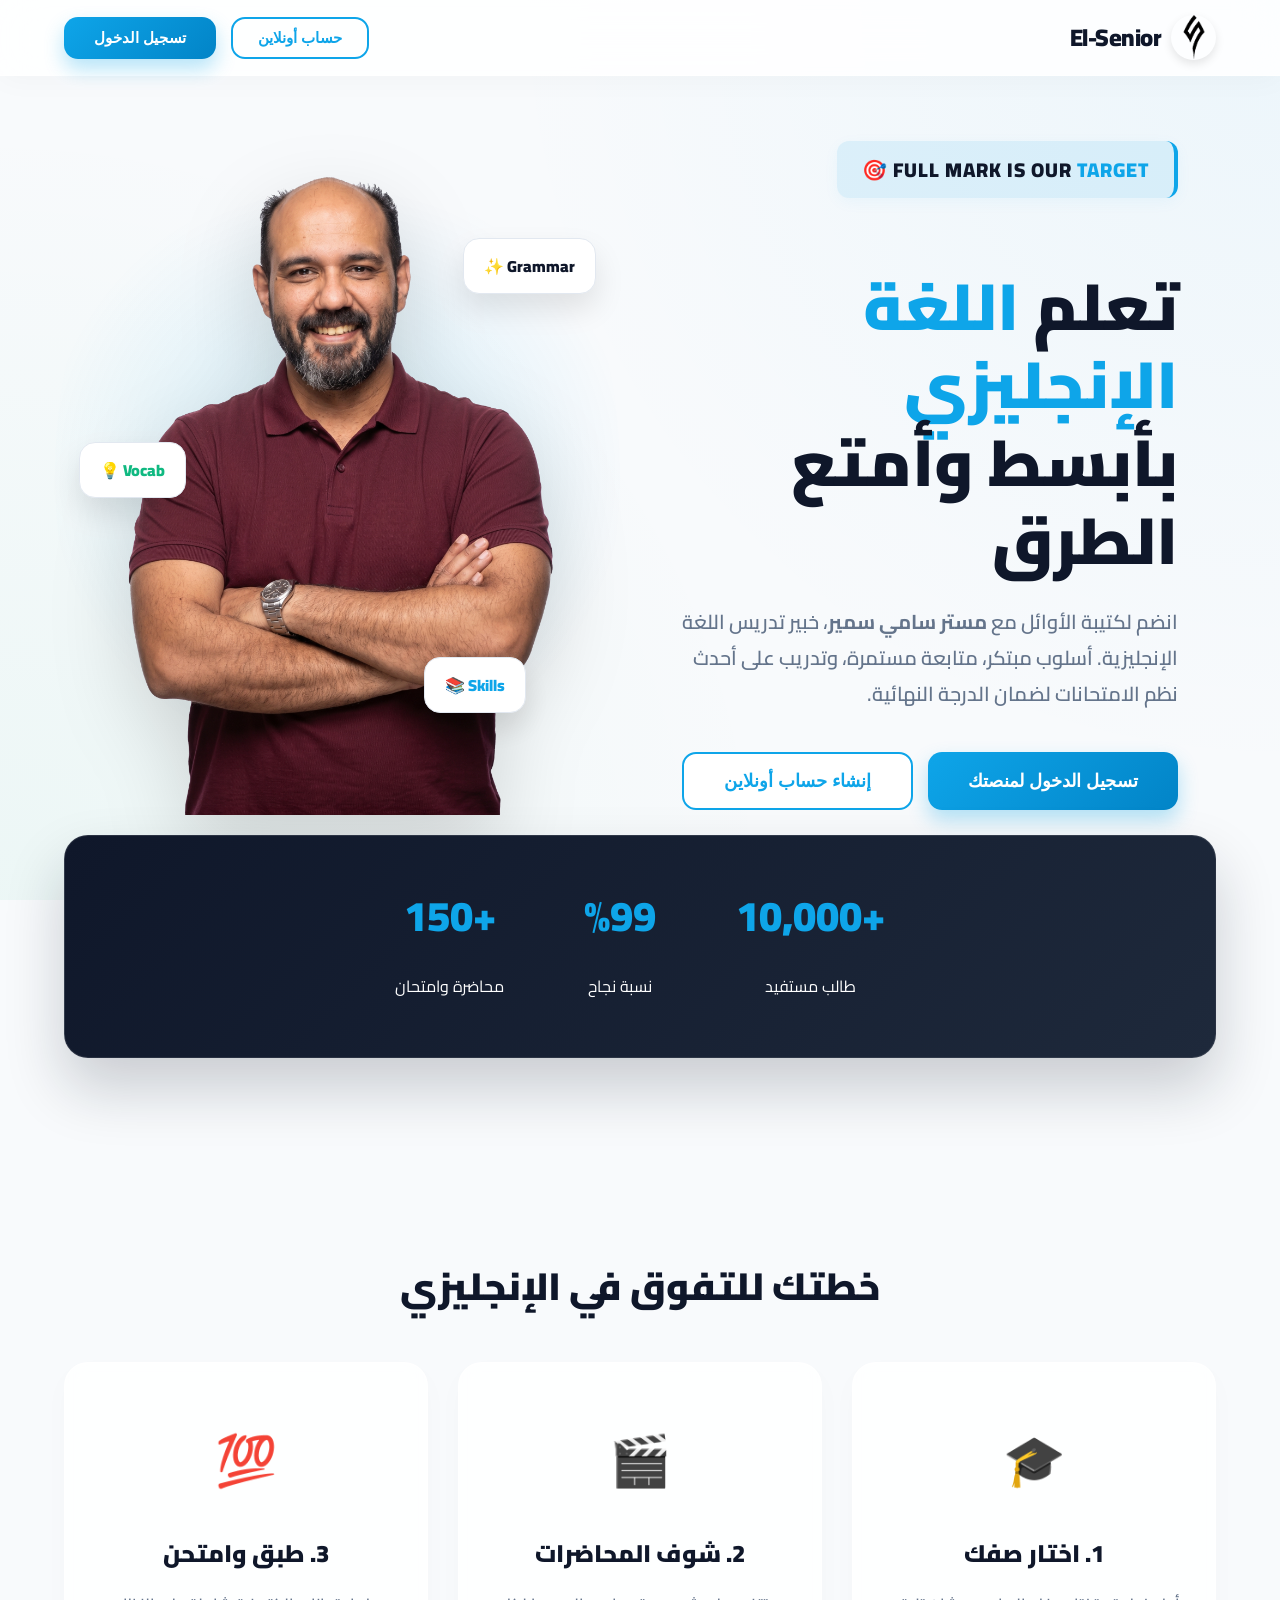
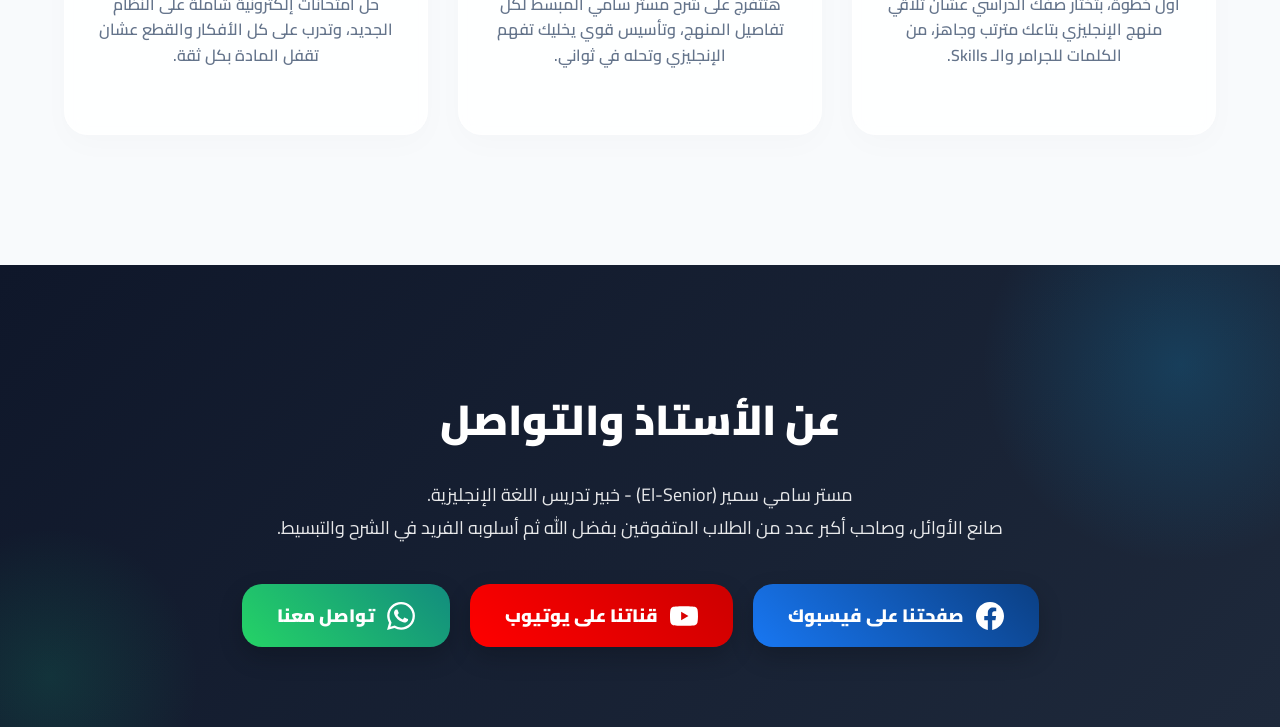
==== commit 4da5df2d: "Add files via upload" ====
--- a/index.html
+++ b/index.html
@@ -116,19 +116,130 @@
         .cursor { color: var(--secondary); animation: blink 0.8s infinite; }
         @keyframes blink { 0%, 100% { opacity: 1; } 50% { opacity: 0; } }
 
-        /* Responsive */
+        
+        /* ========================================== */
+        /* 📱 تصميم الموبايل - Mobile First & Responsive VIP */
+        /* ========================================== */
         @media (max-width: 992px) {
-            .hero-section { flex-direction: column-reverse; text-align: center; padding: 40px 5%; }
-            .hero-content p { max-width: 100%; }
-            .hero-content h1 { font-size: 48px; }
-            .hero-image-wrapper img { max-width: 400px; }
+            .hero-section { flex-direction: column-reverse; text-align: center; padding: 40px 5%; min-height: auto; }
+            .hero-content { margin-top: 20px; }
+            .hero-content h1 { font-size: 40px; margin-bottom: 15px; }
+            .hero-content p { font-size: 16px; margin-bottom: 30px; }
+            .hero-content .btn-solid, .hero-content .btn-outline { width: 100%; padding: 14px; font-size: 16px; margin-bottom: 10px; }
+            .hero-image-wrapper img { max-width: 300px; }
+            .float-icon { display: none; } /* إخفاء الأيقونات الطائرة لتخفيف الزحمة */
+            .trust-bar { flex-direction: column; gap: 20px; padding: 30px 20px; border-radius: 16px; }
+            .trust-item h2 { font-size: 32px; }
+        }
+
+       /* ========================================== */
+        /* 📱 تصميم الموبايل - Mobile First VIP */
+        /* ========================================== */
+        @media (max-width: 992px) {
+            .hero-section { flex-direction: column-reverse; text-align: center; padding: 40px 5%; min-height: auto; }
+            .hero-content { margin-top: 20px; }
+            .hero-content h1 { font-size: 38px; margin-bottom: 15px; }
+            .hero-content p { font-size: 16px; margin-bottom: 30px; }
+            .hero-content .btn-solid, .hero-content .btn-outline { width: 100%; padding: 14px; font-size: 16px; margin-bottom: 10px; }
+            .hero-image-wrapper img { max-width: 280px; }
             .float-icon { display: none; }
+            .trust-bar { flex-direction: column; gap: 20px; padding: 30px 20px; border-radius: 16px; }
         }
+
         @media (max-width: 768px) {
+            .landing-navbar { padding: 12px 5%; }
+            .landing-logo { font-size: 20px; }
+            .landing-logo img { width: 35px; }
             .nav-actions .btn-outline { display: none; }
-            .trust-bar { gap: 30px; margin: -20px 5% 40px 5%; padding: 20px; }
-            .contact-section h2 { font-size: 32px; }
-            .social-btn { padding: 12px 25px; font-size: 16px; width: 100%; justify-content: center; }
+            .nav-actions .btn-solid { padding: 8px 20px; font-size: 14px; }
+            
+            /* 🛠️ إصلاح شاشة الدخول */
+            .auth-overlay { padding: 0; align-items: flex-end; background: rgba(15, 23, 42, 0.6); }
+            .auth-container { flex-direction: column; width: 100%; max-height: 95vh; border-radius: 30px 30px 0 0; margin: 0; transform: translateY(100%); animation: slideUpModal 0.4s ease forwards; }
+            @keyframes slideUpModal { to { transform: translateY(0); } }
+            .auth-brand-side { display: none; }
+            .auth-form-side { padding: 35px 25px; overflow-y: auto; text-align: right; }
+            .auth-form-side h2 { font-size: 26px; text-align: center; margin-bottom: 5px; color: var(--primary); }
+            .auth-form-side p { text-align: center; font-size: 14px; margin-bottom: 25px; color: var(--text-muted); }
+            .auth-input-group { margin-bottom: 18px; }
+            .auth-input-group label { text-align: right; font-size: 14px; margin-bottom: 8px; color: var(--text-main); font-weight: 800; }
+            .auth-input-group input, .auth-input-group select { padding: 16px 15px; font-size: 16px; border-radius: 14px; background: #f1f5f9; border: 2px solid #e2e8f0; }
+            .auth-btn-submit { font-size: 18px; padding: 16px; border-radius: 14px; margin-top: 10px; }
+
+            /* تظبيط المنصة من الداخل */
+            .main-container { flex-direction: column; padding-bottom: 90px; } /* مساحة للنافبار عشان ميغطيش المحتوى */
+            .content-area { padding: 15px; }
+            
+            /* 📱 شريط التنقل السفلي الاحترافي (Swipeable Pills) 📱 */
+            /* 📱 شريط التنقل السفلي الاحترافي (Swipeable Pills) 📱 */
+            .sidebar { 
+                position: fixed !important; 
+                bottom: 0 !important; 
+                left: 0 !important; 
+                width: 100% !important; 
+                height: 80px !important; 
+                display: flex !important; 
+                flex-direction: row !important; /* ده اللي بيجبرهم يكونوا جنب بعض */
+                flex-wrap: nowrap !important; /* بيمنع نزولهم سطر جديد */
+                overflow-x: auto !important; /* تفعيل السحب يمين وشمال */
+                overflow-y: hidden !important; /* قفل السحب لفوق وتحت تماماً */
+                white-space: nowrap !important;
+                -webkit-overflow-scrolling: touch !important; /* نعومة السحب على شاشات اللمس */
+                padding: 0 15px !important; 
+                gap: 10px !important; 
+                justify-content: flex-start !important; 
+                background: rgba(15, 23, 42, 0.98) !important; 
+                backdrop-filter: blur(25px) !important; 
+                -webkit-backdrop-filter: blur(25px) !important;
+                border: none !important; 
+                border-top: 1px solid rgba(255,255,255,0.1) !important; 
+                z-index: 1000 !important; 
+                align-items: center !important; 
+                border-radius: 20px 20px 0 0 !important; 
+                box-shadow: 0 -5px 20px rgba(0,0,0,0.3) !important;
+            }
+            .sidebar::-webkit-scrollbar { display: none !important; }
+            
+            .nav-item { 
+                display: inline-flex !important; 
+                flex-direction: row !important; /* الأيقونة والكلمة جنب بعض */
+                align-items: center !important; 
+                justify-content: center !important;
+                padding: 10px 18px !important; 
+                background: rgba(255,255,255,0.05) !important; 
+                flex-shrink: 0 !important; /* بيمنع الأيقونة إنها تتضغط أو تصغر */
+                border-radius: 100px !important; 
+                gap: 8px !important; 
+                transition: all 0.3s ease !important; 
+                border: 1px solid transparent !important;
+                margin: 0 !important;
+            }
+            .nav-item span:first-child { font-size: 20px !important; transition: 0.2s !important; margin: 0 !important; }
+            .nav-item .nav-text { 
+                font-size: 14px !important; font-weight: 800 !important; color: #94a3b8 !important;
+                white-space: nowrap !important; transition: 0.2s !important; display: block !important;
+            }
+            
+            /* تأثير العنصر النشط */
+            .nav-item.active { background: rgba(14, 165, 233, 0.15) !important; border: 1px solid rgba(14, 165, 233, 0.3) !important; transform: translateY(-2px) !important; }
+            .nav-item.active span:first-child { text-shadow: 0 0 10px rgba(14, 165, 233, 0.6) !important; }
+            .nav-item.active .nav-text { color: var(--primary) !important; }
+            
+            /* تظبيط الكروت والجداول */
+            .bento-grid { grid-template-columns: 1fr; gap: 15px; }
+            .premium-student-card { flex-direction: column; text-align: center; padding: 25px 20px; border-radius: 20px; }
+            .student-info-col { width: 100%; }
+            .student-barcode-col { align-items: center; width: 100%; margin-top: 15px; }
+            .student-data-row { justify-content: center; font-size: 14px; }
+            
+            .table-container { overflow-x: auto; border-radius: 12px; }
+            .full-table th, .full-table td { padding: 12px 15px; font-size: 13px; white-space: nowrap; }
+
+            /* تظبيط مشغل الفيديو */
+            #anti-record-container { flex-direction: column-reverse !important; }
+            #player-playlist { width: 100% !important; height: 35vh !important; border-left: none !important; border-top: 1px solid #1e293b !important; padding: 15px !important; }
+            #video-wrapper { width: 100% !important; height: 35vh !important; min-height: 250px; }
+            #custom-fs-btn { bottom: 15px !important; right: 15px !important; padding: 10px 15px !important; font-size: 13px !important; }
         }
 
         /* ========================================== */
@@ -156,12 +267,7 @@
         .close-auth { position: absolute; top: 25px; left: 25px; background: rgba(0,0,0,0.05); border: none; width: 45px; height: 45px; border-radius: 50%; font-size: 22px; cursor: pointer; transition: 0.3s; z-index: 10; display: flex; justify-content: center; align-items: center; color: var(--secondary); }
         .close-auth:hover { background: var(--danger); color: white; transform: rotate(90deg); }
 
-        @media (max-width: 768px) {
-            .auth-brand-side { display: none; }
-            .auth-container { flex-direction: column; border-radius: 20px; min-height: auto; }
-            .auth-form-side { padding: 40px 20px; }
-        }
-
+        
         /* ========================================== */
         /* 📱 واجهة المنصة الداخلية (App Dashboard) */
         /* ========================================== */
@@ -210,34 +316,7 @@
         .btn-secondary { background: var(--secondary); box-shadow: 0 4px 15px rgba(15, 23, 42, 0.2); }
         .btn-secondary:hover { background: #1e293b; box-shadow: 0 8px 20px rgba(15, 23, 42, 0.3); }
 
-        /* 📱 تصميم الموبايل - Bottom Floating App Bar */
-        @media (max-width: 768px) {
-            .main-container { flex-direction: column; padding-bottom: 90px; } 
-            .content-area { padding: 20px 15px; }
-            
-            /* Bottom App Bar Floating Style */
-            .sidebar { 
-                position: fixed; bottom: 15px; left: 5%; width: 90%; height: 70px; 
-                flex-direction: row; overflow-x: auto; overflow-y: hidden; 
-                padding: 10px; gap: 8px; justify-content: space-between;
-                background: rgba(15, 23, 42, 0.9); backdrop-filter: blur(20px); -webkit-backdrop-filter: blur(20px);
-                border: 1px solid rgba(255,255,255,0.15); z-index: 1000; 
-                align-items: center; border-radius: 25px; box-shadow: 0 15px 40px rgba(0,0,0,0.3);
-            }
-            .sidebar::-webkit-scrollbar { display: none; }
-            .nav-item { flex-direction: column; padding: 8px; border-radius: 18px; gap: 4px; background: transparent; width: 60px; text-align: center; }
-            .nav-item .nav-text { font-size: 10px; display: block; opacity: 0.8; }
-            .nav-item.active { background: rgba(14, 165, 233, 0.15); color: var(--primary); box-shadow: none; transform: none; }
-            .nav-item.active .nav-text { opacity: 1; font-weight: 900; }
-
-            .premium-student-card { flex-direction: column; text-align: center; padding: 25px 20px; }
-            .student-barcode-col { align-items: center; width: 100%; margin-top: 15px; }
-            .student-data-row { justify-content: center; }
-            
-            #anti-record-container { flex-direction: column-reverse !important; }
-            #player-playlist { width: 100% !important; height: 40% !important; border-left: none !important; border-top: 1px solid #1e293b !important; }
-            #video-wrapper { width: 100% !important; height: 60% !important; }
-        }
+        
         
         .no-select { user-select: none; -webkit-user-select: none; -ms-user-select: none; }
         .neon-bar { background: linear-gradient(90deg, var(--primary), #38bdf8); box-shadow: 0 0 15px rgba(14, 165, 233, 0.5); }
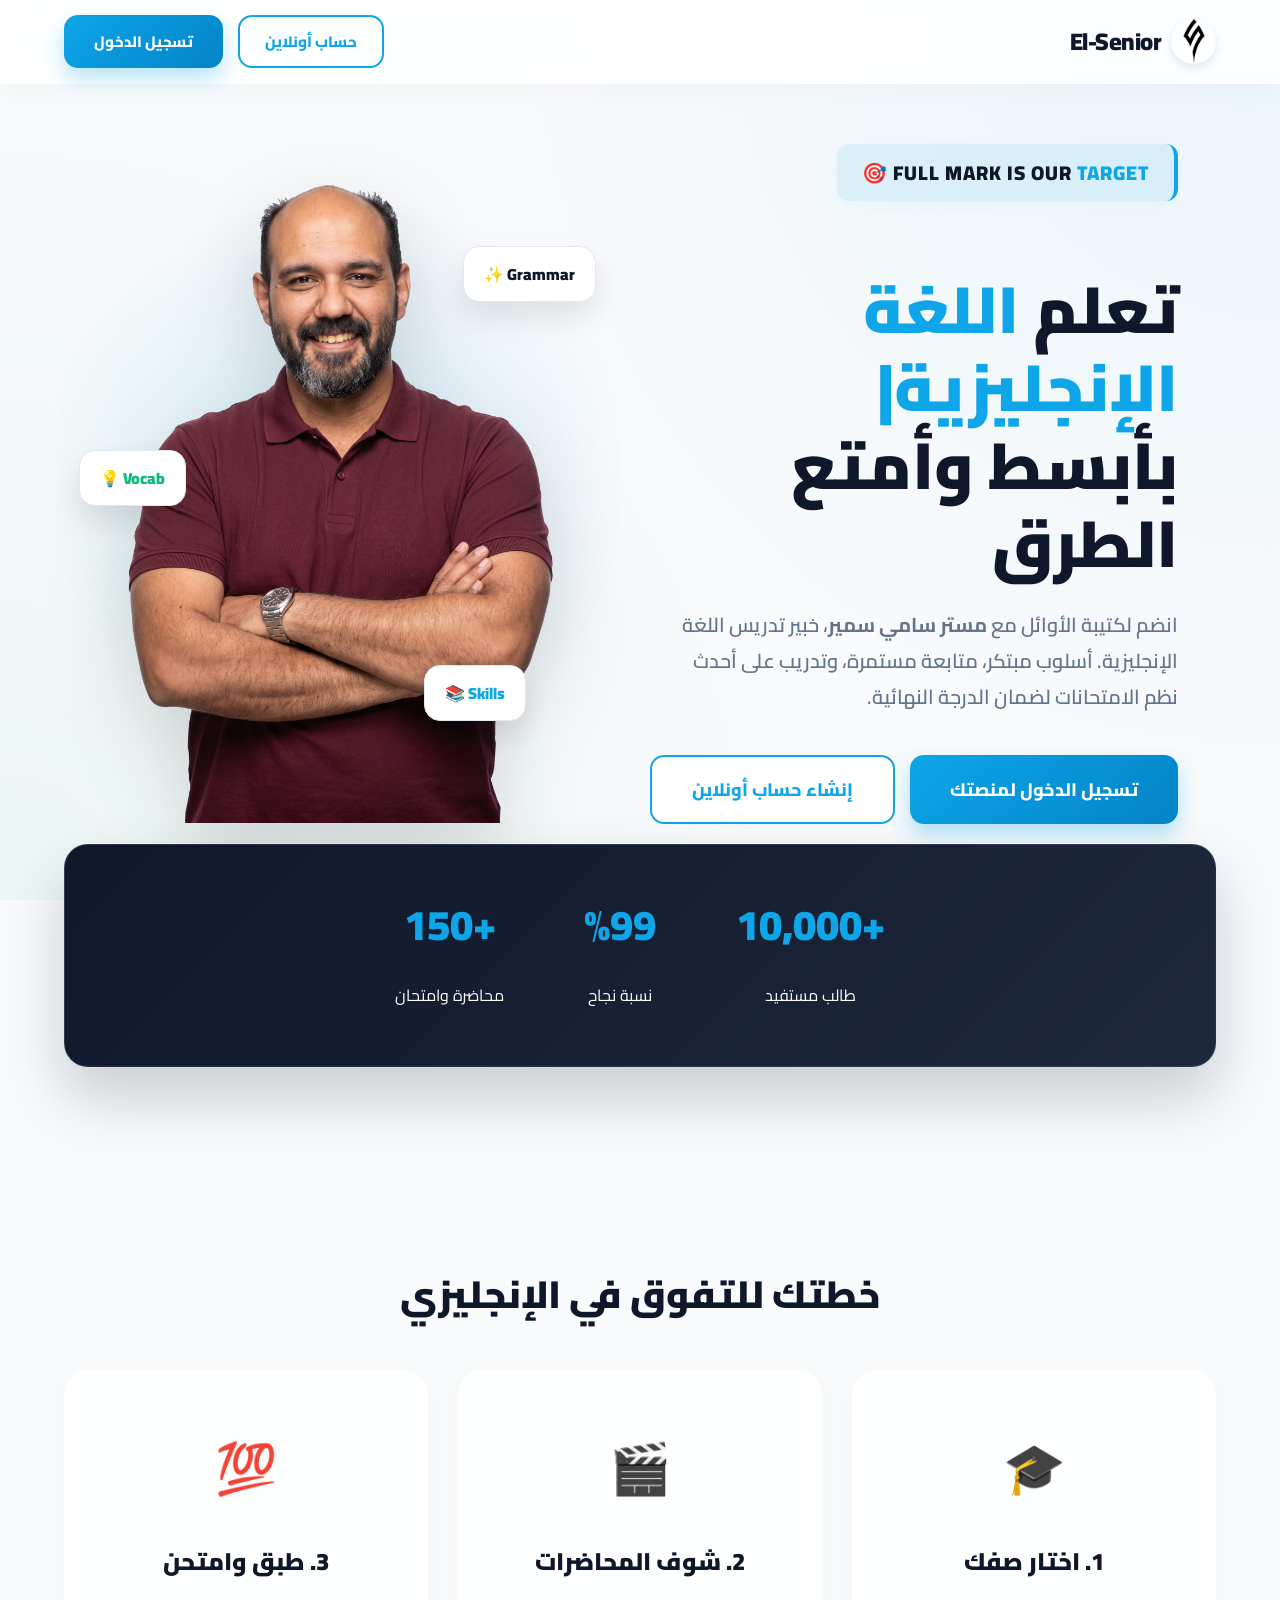
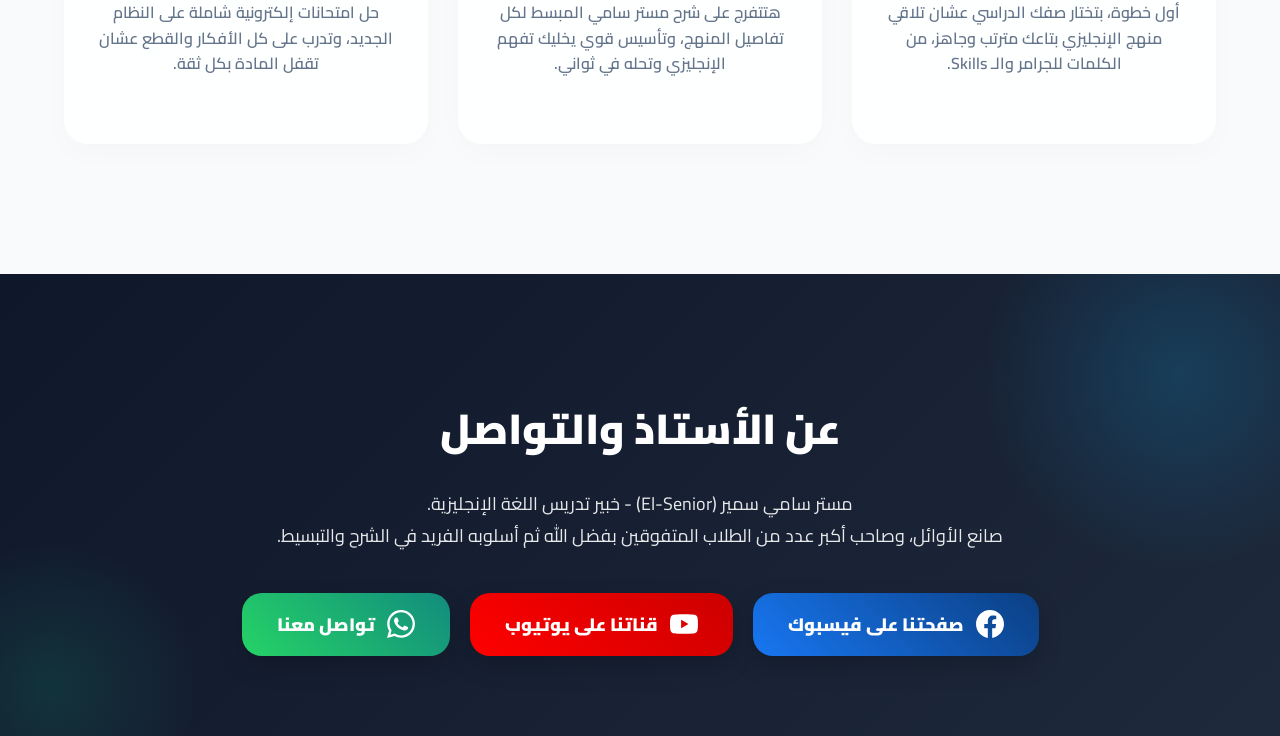
==== commit 6ed3b7d2: "Add files via upload" ====
--- a/index.html
+++ b/index.html
@@ -61,9 +61,9 @@
         .landing-logo img { width: 45px; border-radius: 50%; box-shadow: 0 4px 10px rgba(0,0,0,0.1); }
         .nav-actions { display: flex; gap: 15px; }
 
-        .btn-outline { background: transparent; color: var(--primary); border: 2px solid var(--primary); padding: 10px 25px; border-radius: 14px; font-weight: 800; font-size: 15px; cursor: pointer; transition: 0.3s; }
+        .btn-outline { background: transparent; color: var(--primary); border: 2px solid var(--primary); padding: 10px 25px; border-radius: 14px; font-weight: 800; font-size: 15px; cursor: pointer; transition: 0.3s; font-family: 'Cairo', sans-serif; }
         .btn-outline:hover { background: var(--primary); color: white; transform: translateY(-2px); box-shadow: 0 8px 20px rgba(14, 165, 233, 0.2); }
-        .btn-solid { background: linear-gradient(135deg, var(--primary), var(--primary-hover)); color: white; border: none; padding: 12px 30px; border-radius: 14px; font-weight: 800; font-size: 15px; cursor: pointer; transition: 0.3s; box-shadow: 0 10px 20px rgba(14, 165, 233, 0.3); }
+        .btn-solid { background: linear-gradient(135deg, var(--primary), var(--primary-hover)); color: white; border: none; padding: 12px 30px; border-radius: 14px; font-weight: 800; font-size: 15px; cursor: pointer; transition: 0.3s; box-shadow: 0 10px 20px rgba(14, 165, 233, 0.3); font-family: 'Cairo', sans-serif; }
         .btn-solid:hover { transform: translateY(-2px); box-shadow: 0 15px 30px rgba(14, 165, 233, 0.4); }
 
         /* الهيرو المطور */
@@ -108,42 +108,130 @@
         .btn-whatsapp { background: linear-gradient(45deg, #25D366, #128C7E); }
         .social-icon-img { width: 28px; height: 28px; fill: currentColor; }
 
+        /* Keyframes & Animations */
+        @keyframes fadeIn { from { opacity: 0; } to { opacity: 1; } }
         @keyframes fadeInUp { from { opacity: 0; transform: translateY(40px); } to { opacity: 1; transform: translateY(0); } }
         @keyframes fadeRight { from { opacity: 0; transform: translateX(40px); } to { opacity: 1; transform: translateX(0); } }
         @keyframes fadeLeft { from { opacity: 0; transform: translateX(-40px); } to { opacity: 1; transform: translateX(0); } }
         @keyframes floating { 0% { transform: translateY(0px) rotate(0deg); } 100% { transform: translateY(-15px) rotate(5deg); } }
+        @keyframes pulse-glow { 0% { transform: scale(1); opacity: 0.15; } 100% { transform: scale(1.15); opacity: 0.3; } }
+        @keyframes floatWatermark {
+            0% { top: 10%; left: 10%; transform: rotate(-25deg); }
+            25% { top: 65%; left: 55%; transform: rotate(-15deg); }
+            50% { top: 20%; left: 60%; transform: rotate(-30deg); }
+            75% { top: 70%; left: 15%; transform: rotate(-20deg); }
+            100% { top: 10%; left: 10%; transform: rotate(-25deg); }
+        }
         
         .cursor { color: var(--secondary); animation: blink 0.8s infinite; }
         @keyframes blink { 0%, 100% { opacity: 1; } 50% { opacity: 0; } }
 
+        /* ========================================== */
+        /* 🔐 نوافذ الدخول والتسجيل (Split Screen VIP) */
+        /* ========================================== */
+        .auth-overlay { position: fixed; top: 0; left: 0; width: 100%; height: 100%; background: rgba(15, 23, 42, 0.8); backdrop-filter: blur(20px); -webkit-backdrop-filter: blur(20px); display: none; justify-content: center; align-items: center; z-index: 99999; opacity: 0; transition: 0.4s ease; padding: 20px; }
+        .auth-overlay.active { display: flex; opacity: 1; }
+        .auth-container { display: flex; width: 100%; max-width: 950px; background: var(--card-bg); border-radius: 32px; box-shadow: 0 40px 80px rgba(0,0,0,0.4); overflow: hidden; transform: translateY(30px) scale(0.95); transition: 0.5s cubic-bezier(0.175, 0.885, 0.32, 1.275); }
+        .auth-overlay.active .auth-container { transform: translateY(0) scale(1); }
+        .auth-form-side { flex: 1; padding: 50px; text-align: right; background: #ffffff; max-height: 90vh; overflow-y: auto; position: relative; }
+        .auth-brand-side { flex: 1.2; background: linear-gradient(135deg, var(--secondary), var(--primary)); color: white; padding: 50px; display: flex; flex-direction: column; align-items: center; justify-content: center; text-align: center; position: relative; overflow: hidden; }
         
-        /* ========================================== */
-        /* 📱 تصميم الموبايل - Mobile First & Responsive VIP */
-        /* ========================================== */
-        @media (max-width: 992px) {
-            .hero-section { flex-direction: column-reverse; text-align: center; padding: 40px 5%; min-height: auto; }
-            .hero-content { margin-top: 20px; }
-            .hero-content h1 { font-size: 40px; margin-bottom: 15px; }
-            .hero-content p { font-size: 16px; margin-bottom: 30px; }
-            .hero-content .btn-solid, .hero-content .btn-outline { width: 100%; padding: 14px; font-size: 16px; margin-bottom: 10px; }
-            .hero-image-wrapper img { max-width: 300px; }
-            .float-icon { display: none; } /* إخفاء الأيقونات الطائرة لتخفيف الزحمة */
-            .trust-bar { flex-direction: column; gap: 20px; padding: 30px 20px; border-radius: 16px; }
-            .trust-item h2 { font-size: 32px; }
-        }
-
-       /* ========================================== */
+        .auth-brand-side::before { content: ''; position: absolute; width: 400px; height: 400px; background: radial-gradient(circle, rgba(255,255,255,0.15), transparent 70%); border-radius: 50%; top: -100px; left: -100px; animation: pulse-glow 6s infinite alternate; }
+
+        .auth-input-group { margin-bottom: 22px; width: 100%; }
+        .auth-input-group label { display: block; margin-bottom: 8px; font-weight: 800; color: var(--secondary); font-size: 14px; }
+        .auth-input-group input, .auth-input-group select, .custom-input { width: 100%; padding: 16px 20px; border: 2px solid var(--border); border-radius: 16px; font-size: 15px; font-family: 'Cairo', sans-serif; background: #f8fafc; transition: 0.3s; font-weight: 700; color: var(--text-main); }
+        .auth-input-group input:focus, .auth-input-group select:focus, .custom-input:focus { border-color: var(--primary); background: white; outline: none; box-shadow: 0 0 0 4px rgba(14, 165, 233, 0.15); transform: translateY(-2px); }
+
+        .auth-btn-submit { width: 100%; background: linear-gradient(135deg, var(--primary), var(--primary-hover)); color: white; border: none; padding: 16px; border-radius: 16px; font-size: 18px; font-weight: 900; cursor: pointer; transition: 0.3s; margin-top: 10px; box-shadow: 0 10px 25px rgba(14, 165, 233, 0.3); font-family: 'Cairo', sans-serif; }
+        .auth-btn-submit:hover { transform: translateY(-3px); box-shadow: 0 15px 35px rgba(14, 165, 233, 0.5); }
+        .auth-btn-outline { background: transparent; color: var(--primary); border: 2px solid var(--primary); box-shadow: none; margin-top: 15px; }
+        .auth-btn-outline:hover { background: var(--primary); color: white; }
+        
+        .close-auth { position: absolute; top: 25px; left: 25px; background: rgba(0,0,0,0.05); border: none; width: 45px; height: 45px; border-radius: 50%; font-size: 22px; cursor: pointer; transition: 0.3s; z-index: 10; display: flex; justify-content: center; align-items: center; color: var(--secondary); }
+        .close-auth:hover { background: var(--danger); color: white; transform: rotate(90deg); }
+
+        /* ========================================== */
+        /* 📱 واجهة المنصة الداخلية (App Dashboard) */
+        /* ========================================== */
+        #app-layout { display: none; height: 100vh; overflow: hidden; background: var(--bg-color); }
+        .topbar { background: var(--glass-bg); backdrop-filter: blur(20px); -webkit-backdrop-filter: blur(20px); height: 75px; display: flex; justify-content: space-between; align-items: center; padding: 0 30px; box-shadow: 0 4px 20px rgba(0,0,0,0.04); z-index: 10; position: relative; border-bottom: 1px solid var(--glass-border); }
+        .student-info { display: flex; align-items: center; gap: 15px; }
+        .student-name { font-weight: 900; color: var(--secondary); font-size: 18px; margin: 0; }
+        .wallet-btn { background: linear-gradient(135deg, #d1fae5, #a7f3d0); color: var(--wallet-color); border: none; padding: 10px 22px; border-radius: 12px; font-weight: 900; font-size: 16px; cursor: pointer; display: flex; align-items: center; gap: 8px; transition: 0.3s; box-shadow: 0 4px 15px rgba(52, 211, 153, 0.2); font-family: 'Cairo', sans-serif; }
+        .wallet-btn:hover { transform: translateY(-2px); box-shadow: 0 8px 20px rgba(52, 211, 153, 0.3); }
+
+        .main-container { display: flex; height: calc(100vh - 75px); }
+        .sidebar { width: 260px; background: linear-gradient(180deg, var(--secondary), #1e293b); color: white; padding: 25px 15px; display: flex; flex-direction: column; gap: 8px; overflow-y: auto; border-left: 1px solid rgba(255,255,255,0.05); }
+        .nav-item { padding: 14px 20px; color: #94a3b8; cursor: pointer; font-weight: 800; font-size: 15px; display: flex; align-items: center; gap: 12px; transition: 0.3s; border-radius: 14px; position: relative; overflow: hidden; }
+        .nav-item:hover { color: white; background: rgba(255,255,255,0.05); transform: translateX(-5px); }
+        .nav-item.active { background: var(--primary); color: white; box-shadow: 0 5px 15px rgba(14, 165, 233, 0.4); }
+
+        .content-area { flex: 1; padding: 40px; overflow-y: auto; scroll-behavior: smooth; }
+        .tab-content { display: none; animation: fadeInScale 0.4s ease-out forwards; }
+        .tab-content.active { display: block; }
+        @keyframes fadeInScale { from { opacity: 0; transform: scale(0.98) translateY(10px); } to { opacity: 1; transform: scale(1) translateY(0); } }
+
+        .page-header { margin-bottom: 25px; }
+        .page-header h2 { margin: 0 0 5px 0; font-size: 28px; font-weight: 900; }
+        .page-header p { margin: 0; color: var(--text-muted); font-weight: bold; font-size: 15px; }
+
+        /* Bento Box Grid Layout للوحة الرئيسية */
+        .bento-grid { display: grid; grid-template-columns: repeat(auto-fit, minmax(320px, 1fr)); gap: 25px; margin-bottom: 30px; }
+        .bento-card { background: var(--card-bg); border-radius: 28px; padding: 30px; border: 1px solid var(--border); box-shadow: 0 10px 30px rgba(0,0,0,0.03); transition: 0.3s; }
+        .bento-card:hover { transform: translateY(-5px); box-shadow: 0 15px 40px rgba(0,0,0,0.06); border-color: rgba(14, 165, 233, 0.3); }
+
+        /* 💳 كارت الطالب الـ VIP (Digital ID) */
+        .premium-student-card { background: linear-gradient(135deg, var(--secondary), #0f172a); border: 1px solid rgba(255,255,255,0.1); box-shadow: 0 20px 40px rgba(0,0,0,0.25); border-radius: 28px; padding: 35px; position: relative; overflow: hidden; display: flex; flex-wrap: wrap; align-items: center; justify-content: space-between; gap: 20px; transition: 0.3s; grid-column: 1 / -1; }
+        .premium-student-card:hover { transform: translateY(-5px); }
+        .premium-student-card::before { content: ''; position: absolute; width: 300px; height: 300px; background: radial-gradient(circle, var(--primary) 0%, transparent 70%); top: -80px; right: -80px; opacity: 0.15; border-radius: 50%; pointer-events: none; animation: pulse-glow 4s infinite alternate; }
+        .student-info-col { flex: 2; min-width: 250px; z-index: 2; }
+        .student-barcode-col { flex: 1; min-width: 150px; text-align: left; z-index: 2; display: flex; flex-direction: column; align-items: flex-end; }
+        .student-data-row { display: flex; align-items: center; gap: 10px; margin-bottom: 10px; color: #cbd5e1; font-size: 15px; font-weight: bold; }
+        .student-data-row i { background: rgba(255,255,255,0.1); padding: 6px; border-radius: 8px; font-style: normal; font-size: 14px; display: flex; align-items: center; justify-content: center; }
+
+        /* الجداول والبادجات */
+        .table-card { background: var(--card-bg); border-radius: 24px; border: 1px solid var(--border); overflow: hidden; box-shadow: 0 10px 30px rgba(0,0,0,0.03); }
+        .full-table { width: 100%; border-collapse: collapse; }
+        .full-table th, .full-table td { padding: 18px 25px; text-align: right; border-bottom: 1px solid var(--border); font-size: 15px; }
+        .full-table th { background: #f8fafc; color: var(--secondary); font-weight: 900; position: sticky; top: 0; }
+        .full-table tr { transition: 0.2s; }
+        .full-table tr:hover td { background: #f1f5f9; }
+
+        .badge { padding: 6px 14px; border-radius: 10px; font-size: 13px; font-weight: 900; display: inline-block; }
+        .badge-present { background: #d1fae5; color: #059669; }
+        .badge-absent { background: #fee2e2; color: #ef4444; }
+
+        .btn { width: 100%; background: var(--primary); color: white; border: none; padding: 14px 20px; border-radius: 14px; font-size: 16px; font-weight: bold; cursor: pointer; transition: 0.3s; box-shadow: 0 4px 15px rgba(14, 165, 233, 0.2); font-family: 'Cairo', sans-serif; }
+        .btn:hover { background: var(--primary-hover); transform: translateY(-2px); box-shadow: 0 8px 20px rgba(14, 165, 233, 0.3); }
+        .btn-secondary { background: var(--secondary); box-shadow: 0 4px 15px rgba(15, 23, 42, 0.2); }
+        .btn-secondary:hover { background: #1e293b; box-shadow: 0 8px 20px rgba(15, 23, 42, 0.3); }
+
+        .no-select { user-select: none; -webkit-user-select: none; -ms-user-select: none; }
+        .neon-bar { background: linear-gradient(90deg, var(--primary), #38bdf8); box-shadow: 0 0 15px rgba(14, 165, 233, 0.5); }
+
+        /* ستايل الإشعارات العائمة (Toasts) */
+        #premium-toast-container { position: fixed; top: 25px; left: 25px; z-index: 9999999; display: flex; flex-direction: column; gap: 12px; pointer-events: none; }
+        .premium-toast { min-width: 300px; max-width: 400px; background: rgba(255, 255, 255, 0.98); backdrop-filter: blur(10px); border-radius: 16px; box-shadow: 0 15px 35px rgba(0,0,0,0.15); padding: 16px 20px; border-right: 6px solid var(--primary); transition: 0.4s ease; animation: fadeLeft 0.4s ease forwards; pointer-events: auto; }
+        .premium-toast.toast-success { border-right-color: var(--success); }
+        .premium-toast.toast-error { border-right-color: var(--danger); }
+        .premium-toast.toast-info { border-right-color: var(--primary); }
+        .premium-toast-content { display: flex; align-items: center; gap: 12px; direction: rtl; }
+        .toast-icon { font-size: 22px; }
+
+        /* ========================================== */
         /* 📱 تصميم الموبايل - Mobile First VIP */
         /* ========================================== */
         @media (max-width: 992px) {
             .hero-section { flex-direction: column-reverse; text-align: center; padding: 40px 5%; min-height: auto; }
             .hero-content { margin-top: 20px; }
             .hero-content h1 { font-size: 38px; margin-bottom: 15px; }
-            .hero-content p { font-size: 16px; margin-bottom: 30px; }
+            .hero-content p { font-size: 16px; margin-bottom: 30px; margin-left: auto; margin-right: auto; }
             .hero-content .btn-solid, .hero-content .btn-outline { width: 100%; padding: 14px; font-size: 16px; margin-bottom: 10px; }
             .hero-image-wrapper img { max-width: 280px; }
             .float-icon { display: none; }
             .trust-bar { flex-direction: column; gap: 20px; padding: 30px 20px; border-radius: 16px; }
+            .trust-item h2 { font-size: 32px; }
         }
 
         @media (max-width: 768px) {
@@ -153,7 +241,7 @@
             .nav-actions .btn-outline { display: none; }
             .nav-actions .btn-solid { padding: 8px 20px; font-size: 14px; }
             
-            /* 🛠️ إصلاح شاشة الدخول */
+            /* شاشة الدخول في الموبايل */
             .auth-overlay { padding: 0; align-items: flex-end; background: rgba(15, 23, 42, 0.6); }
             .auth-container { flex-direction: column; width: 100%; max-height: 95vh; border-radius: 30px 30px 0 0; margin: 0; transform: translateY(100%); animation: slideUpModal 0.4s ease forwards; }
             @keyframes slideUpModal { to { transform: translateY(0); } }
@@ -166,12 +254,11 @@
             .auth-input-group input, .auth-input-group select { padding: 16px 15px; font-size: 16px; border-radius: 14px; background: #f1f5f9; border: 2px solid #e2e8f0; }
             .auth-btn-submit { font-size: 18px; padding: 16px; border-radius: 14px; margin-top: 10px; }
 
-            /* تظبيط المنصة من الداخل */
-            .main-container { flex-direction: column; padding-bottom: 90px; } /* مساحة للنافبار عشان ميغطيش المحتوى */
+            /* المنصة من الداخل للموبايل */
+            .main-container { flex-direction: column; padding-bottom: 90px; }
             .content-area { padding: 15px; }
             
-            /* 📱 شريط التنقل السفلي الاحترافي (Swipeable Pills) 📱 */
-            /* 📱 شريط التنقل السفلي الاحترافي (Swipeable Pills) 📱 */
+            /* شريط التنقل السفلي الاحترافي (Swipeable Pills) */
             .sidebar { 
                 position: fixed !important; 
                 bottom: 0 !important; 
@@ -179,12 +266,12 @@
                 width: 100% !important; 
                 height: 80px !important; 
                 display: flex !important; 
-                flex-direction: row !important; /* ده اللي بيجبرهم يكونوا جنب بعض */
-                flex-wrap: nowrap !important; /* بيمنع نزولهم سطر جديد */
-                overflow-x: auto !important; /* تفعيل السحب يمين وشمال */
-                overflow-y: hidden !important; /* قفل السحب لفوق وتحت تماماً */
+                flex-direction: row !important;
+                flex-wrap: nowrap !important;
+                overflow-x: auto !important;
+                overflow-y: hidden !important;
                 white-space: nowrap !important;
-                -webkit-overflow-scrolling: touch !important; /* نعومة السحب على شاشات اللمس */
+                -webkit-overflow-scrolling: touch !important;
                 padding: 0 15px !important; 
                 gap: 10px !important; 
                 justify-content: flex-start !important; 
@@ -202,12 +289,12 @@
             
             .nav-item { 
                 display: inline-flex !important; 
-                flex-direction: row !important; /* الأيقونة والكلمة جنب بعض */
+                flex-direction: row !important;
                 align-items: center !important; 
                 justify-content: center !important;
                 padding: 10px 18px !important; 
                 background: rgba(255,255,255,0.05) !important; 
-                flex-shrink: 0 !important; /* بيمنع الأيقونة إنها تتضغط أو تصغر */
+                flex-shrink: 0 !important;
                 border-radius: 100px !important; 
                 gap: 8px !important; 
                 transition: all 0.3s ease !important; 
@@ -220,12 +307,10 @@
                 white-space: nowrap !important; transition: 0.2s !important; display: block !important;
             }
             
-            /* تأثير العنصر النشط */
             .nav-item.active { background: rgba(14, 165, 233, 0.15) !important; border: 1px solid rgba(14, 165, 233, 0.3) !important; transform: translateY(-2px) !important; }
             .nav-item.active span:first-child { text-shadow: 0 0 10px rgba(14, 165, 233, 0.6) !important; }
             .nav-item.active .nav-text { color: var(--primary) !important; }
             
-            /* تظبيط الكروت والجداول */
             .bento-grid { grid-template-columns: 1fr; gap: 15px; }
             .premium-student-card { flex-direction: column; text-align: center; padding: 25px 20px; border-radius: 20px; }
             .student-info-col { width: 100%; }
@@ -235,91 +320,12 @@
             .table-container { overflow-x: auto; border-radius: 12px; }
             .full-table th, .full-table td { padding: 12px 15px; font-size: 13px; white-space: nowrap; }
 
-            /* تظبيط مشغل الفيديو */
+            /* مشغل الفيديو في الموبايل */
             #anti-record-container { flex-direction: column-reverse !important; }
             #player-playlist { width: 100% !important; height: 35vh !important; border-left: none !important; border-top: 1px solid #1e293b !important; padding: 15px !important; }
             #video-wrapper { width: 100% !important; height: 35vh !important; min-height: 250px; }
             #custom-fs-btn { bottom: 15px !important; right: 15px !important; padding: 10px 15px !important; font-size: 13px !important; }
         }
-
-        /* ========================================== */
-        /* 🔐 نوافذ الدخول والتسجيل (Split Screen VIP) */
-        /* ========================================== */
-        .auth-overlay { position: fixed; top: 0; left: 0; width: 100%; height: 100%; background: rgba(15, 23, 42, 0.8); backdrop-filter: blur(20px); -webkit-backdrop-filter: blur(20px); display: none; justify-content: center; align-items: center; z-index: 99999; opacity: 0; transition: 0.4s ease; padding: 20px; }
-        .auth-overlay.active { display: flex; opacity: 1; }
-        .auth-container { display: flex; width: 100%; max-width: 950px; background: var(--card-bg); border-radius: 32px; box-shadow: 0 40px 80px rgba(0,0,0,0.4); overflow: hidden; transform: translateY(30px) scale(0.95); transition: 0.5s cubic-bezier(0.175, 0.885, 0.32, 1.275); }
-        .auth-overlay.active .auth-container { transform: translateY(0) scale(1); }
-        .auth-form-side { flex: 1; padding: 50px; text-align: right; background: #ffffff; max-height: 90vh; overflow-y: auto; position: relative; }
-        .auth-brand-side { flex: 1.2; background: linear-gradient(135deg, var(--secondary), var(--primary)); color: white; padding: 50px; display: flex; flex-direction: column; align-items: center; justify-content: center; text-align: center; position: relative; overflow: hidden; }
-        
-        .auth-brand-side::before { content: ''; position: absolute; width: 400px; height: 400px; background: radial-gradient(circle, rgba(255,255,255,0.15), transparent 70%); border-radius: 50%; top: -100px; left: -100px; animation: pulse-glow 6s infinite alternate; }
-
-        .auth-input-group { margin-bottom: 22px; width: 100%; }
-        .auth-input-group label { display: block; margin-bottom: 8px; font-weight: 800; color: var(--secondary); font-size: 14px; }
-        .auth-input-group input, .auth-input-group select { width: 100%; padding: 16px 20px; border: 2px solid var(--border); border-radius: 16px; font-size: 15px; font-family: 'Cairo'; background: #f8fafc; transition: 0.3s; font-weight: 700; }
-        .auth-input-group input:focus, .auth-input-group select:focus { border-color: var(--primary); background: white; outline: none; box-shadow: 0 0 0 4px rgba(14, 165, 233, 0.15); transform: translateY(-2px); }
-
-        .auth-btn-submit { width: 100%; background: linear-gradient(135deg, var(--primary), var(--primary-hover)); color: white; border: none; padding: 16px; border-radius: 16px; font-size: 18px; font-weight: 900; cursor: pointer; transition: 0.3s; margin-top: 10px; box-shadow: 0 10px 25px rgba(14, 165, 233, 0.3); }
-        .auth-btn-submit:hover { transform: translateY(-3px); box-shadow: 0 15px 35px rgba(14, 165, 233, 0.5); }
-        .auth-btn-outline { background: transparent; color: var(--primary); border: 2px solid var(--primary); box-shadow: none; margin-top: 15px; }
-        .auth-btn-outline:hover { background: var(--primary); color: white; }
-        
-        .close-auth { position: absolute; top: 25px; left: 25px; background: rgba(0,0,0,0.05); border: none; width: 45px; height: 45px; border-radius: 50%; font-size: 22px; cursor: pointer; transition: 0.3s; z-index: 10; display: flex; justify-content: center; align-items: center; color: var(--secondary); }
-        .close-auth:hover { background: var(--danger); color: white; transform: rotate(90deg); }
-
-        
-        /* ========================================== */
-        /* 📱 واجهة المنصة الداخلية (App Dashboard) */
-        /* ========================================== */
-        #app-layout { display: none; height: 100vh; overflow: hidden; background: var(--bg-color); }
-        .topbar { background: var(--glass-bg); backdrop-filter: blur(20px); -webkit-backdrop-filter: blur(20px); height: 75px; display: flex; justify-content: space-between; align-items: center; padding: 0 30px; box-shadow: 0 4px 20px rgba(0,0,0,0.04); z-index: 10; position: relative; border-bottom: 1px solid var(--glass-border); }
-        .student-info { display: flex; align-items: center; gap: 15px; }
-        .student-name { font-weight: 900; color: var(--secondary); font-size: 18px; margin: 0; }
-        .wallet-btn { background: linear-gradient(135deg, #d1fae5, #a7f3d0); color: var(--wallet-color); border: none; padding: 10px 22px; border-radius: 12px; font-weight: 900; font-size: 16px; cursor: pointer; display: flex; align-items: center; gap: 8px; transition: 0.3s; box-shadow: 0 4px 15px rgba(52, 211, 153, 0.2); }
-        .wallet-btn:hover { transform: translateY(-2px); box-shadow: 0 8px 20px rgba(52, 211, 153, 0.3); }
-
-        .main-container { display: flex; height: calc(100vh - 75px); }
-        .sidebar { width: 260px; background: linear-gradient(180deg, var(--secondary), #1e293b); color: white; padding: 25px 15px; display: flex; flex-direction: column; gap: 8px; overflow-y: auto; border-left: 1px solid rgba(255,255,255,0.05); }
-        .nav-item { padding: 14px 20px; color: #94a3b8; cursor: pointer; font-weight: 800; font-size: 15px; display: flex; align-items: center; gap: 12px; transition: 0.3s; border-radius: 14px; position: relative; overflow: hidden; }
-        .nav-item:hover { color: white; background: rgba(255,255,255,0.05); transform: translateX(-5px); }
-        .nav-item.active { background: var(--primary); color: white; box-shadow: 0 5px 15px rgba(14, 165, 233, 0.4); }
-
-        .content-area { flex: 1; padding: 40px; overflow-y: auto; scroll-behavior: smooth; }
-        .tab-content { display: none; animation: fadeInScale 0.4s ease-out forwards; }
-        .tab-content.active { display: block; }
-        @keyframes fadeInScale { from { opacity: 0; transform: scale(0.98) translateY(10px); } to { opacity: 1; transform: scale(1) translateY(0); } }
-
-        /* Bento Box Grid Layout للوحة الرئيسية */
-        .bento-grid { display: grid; grid-template-columns: repeat(auto-fit, minmax(320px, 1fr)); gap: 25px; margin-bottom: 30px; }
-        .bento-card { background: var(--card-bg); border-radius: 28px; padding: 30px; border: 1px solid var(--border); box-shadow: 0 10px 30px rgba(0,0,0,0.03); transition: 0.3s; }
-        .bento-card:hover { transform: translateY(-5px); box-shadow: 0 15px 40px rgba(0,0,0,0.06); border-color: rgba(14, 165, 233, 0.3); }
-
-        /* 💳 كارت الطالب الـ VIP (Digital ID) */
-        .premium-student-card { background: linear-gradient(135deg, var(--secondary), #0f172a); border: 1px solid rgba(255,255,255,0.1); box-shadow: 0 20px 40px rgba(0,0,0,0.25); border-radius: 28px; padding: 35px; position: relative; overflow: hidden; display: flex; flex-wrap: wrap; align-items: center; justify-content: space-between; gap: 20px; transition: 0.3s; grid-column: 1 / -1; }
-        .premium-student-card:hover { transform: translateY(-5px); }
-        .premium-student-card::before { content: ''; position: absolute; width: 300px; height: 300px; background: radial-gradient(circle, var(--primary) 0%, transparent 70%); top: -80px; right: -80px; opacity: 0.15; border-radius: 50%; pointer-events: none; animation: pulse-glow 4s infinite alternate; }
-        .student-info-col { flex: 2; min-width: 250px; z-index: 2; }
-        .student-barcode-col { flex: 1; min-width: 150px; text-align: left; z-index: 2; display: flex; flex-direction: column; align-items: flex-end; }
-        .student-data-row { display: flex; align-items: center; gap: 10px; margin-bottom: 10px; color: #cbd5e1; font-size: 15px; font-weight: bold; }
-        .student-data-row i { background: rgba(255,255,255,0.1); padding: 6px; border-radius: 8px; font-style: normal; font-size: 14px; display: flex; align-items: center; justify-content: center; }
-
-        /* الجداول */
-        .table-card { background: var(--card-bg); border-radius: 24px; border: 1px solid var(--border); overflow: hidden; box-shadow: 0 10px 30px rgba(0,0,0,0.03); }
-        .full-table { width: 100%; border-collapse: collapse; }
-        .full-table th, .full-table td { padding: 18px 25px; text-align: right; border-bottom: 1px solid var(--border); font-size: 15px; }
-        .full-table th { background: #f8fafc; color: var(--secondary); font-weight: 900; position: sticky; top: 0; }
-        .full-table tr { transition: 0.2s; }
-        .full-table tr:hover td { background: #f1f5f9; }
-
-        .btn { width: 100%; background: var(--primary); color: white; border: none; padding: 14px 20px; border-radius: 14px; font-size: 16px; font-weight: bold; cursor: pointer; transition: 0.3s; box-shadow: 0 4px 15px rgba(14, 165, 233, 0.2); }
-        .btn:hover { background: var(--primary-hover); transform: translateY(-2px); box-shadow: 0 8px 20px rgba(14, 165, 233, 0.3); }
-        .btn-secondary { background: var(--secondary); box-shadow: 0 4px 15px rgba(15, 23, 42, 0.2); }
-        .btn-secondary:hover { background: #1e293b; box-shadow: 0 8px 20px rgba(15, 23, 42, 0.3); }
-
-        
-        
-        .no-select { user-select: none; -webkit-user-select: none; -ms-user-select: none; }
-        .neon-bar { background: linear-gradient(90deg, var(--primary), #38bdf8); box-shadow: 0 0 15px rgba(14, 165, 233, 0.5); }
     </style>
 </head>
 <body>
@@ -346,7 +352,7 @@
                         FULL MARK IS OUR <span style="color: var(--primary);">TARGET 🎯</span>
                     </h2>
                 </div>
-                <h1>تعلم <span style="color: var(--primary);" id="typewriter-text">مهارات الت</span><br> بأبسط وأمتع الطرق</h1>
+                <h1>تعلم <span style="color: var(--primary);" id="typewriter-text">اللغة الإنجليزية</span><span class="cursor">|</span><br> بأبسط وأمتع الطرق</h1>
                 <p>انضم لكتيبة الأوائل مع <strong id="hero-teacher-name">مستر سامي سمير</strong>، خبير تدريس اللغة الإنجليزية. أسلوب مبتكر، متابعة مستمرة، وتدريب على أحدث نظم الامتحانات لضمان الدرجة النهائية.</p>
                 <div style="display: flex; gap: 15px; flex-wrap: wrap;">
                     <button class="btn-solid" style="padding: 16px 40px; font-size: 18px;" onclick="openAuthModal('login')">تسجيل الدخول لمنصتك</button>
@@ -357,7 +363,7 @@
                 <div class="hero-image-bg"></div>
                 <img src="mr.png" alt="مستر سامي سمير" id="hero-teacher-img">
                 
-                <!-- العناصر الطائرة الجديدة -->
+                <!-- العناصر الطائرة -->
                 <div class="float-icon float-1">Grammar ✨</div>
                 <div class="float-icon float-2">Skills 📚</div>
                 <div class="float-icon float-3">Vocab 💡</div>
@@ -391,7 +397,7 @@
             </div>
         </section>
 
-        <!-- قسم التواصل المطور -->
+        <!-- قسم التواصل -->
         <section class="contact-section">
             <h2>عن الأستاذ والتواصل</h2>
             <p style="font-size: 18px; margin-bottom: 30px; opacity: 0.9; position: relative; z-index: 2; max-width: 800px; margin-left: auto; margin-right: auto; line-height: 1.8;" id="footer-teacher-desc">
@@ -435,7 +441,7 @@
                         <input type="text" id="studentCode" placeholder="أدخل كودك هنا..." style="text-align: center; letter-spacing: 2px;">
                     </div>
                     <div class="auth-input-group">
-                        <label>📞 رقم هاتف ولي الأمر (كلمة المرور)</label>
+                        <label>📞 رقم هاتف ولي الأمر (أو هاتفك)</label>
                         <input type="text" id="parentPhone" placeholder="01XXXXXXXXX" style="text-align: center; letter-spacing: 2px;">
                     </div>
                     <div id="error-msg" style="color: white; background: var(--danger); padding: 12px; border-radius: 12px; font-weight: bold; margin-bottom: 15px; display: none;"></div>
@@ -457,7 +463,7 @@
                     <p id="forgotMsg" style="margin-top: 15px; font-weight: bold; font-size: 15px; display: none;"></p>
                 </div>
 
-                <!-- 📝 التسجيل (أونلاين فقط وتم إزالة حقول السنتر) -->
+                <!-- 📝 التسجيل (أونلاين فقط) -->
                 <div id="register-form-view" style="display: none;">
                     <h2 style="color: var(--secondary); font-weight: 900; font-size: 24px;">إنشاء حساب أونلاين 🎓</h2>
                     <p style="color: var(--text-muted); font-size: 13px; font-weight: bold; margin-bottom: 20px;">سيتم تفعيل حسابك فوراً للحصول على الكود الخاص بك</p>
@@ -501,9 +507,10 @@
 
             <!-- الجنب الملون -->
             <div class="auth-brand-side">
-                <img src="logo.PNG" style="width: 140px; height: 140px; border-radius: 50%; border: 5px solid rgba(255,255,255,0.3); margin-bottom: 25px; box-shadow: 0 15px 40px rgba(0,0,0,0.3); position: relative; z-index: 2;" id="modal-teacher-img">
-                <h1 style="font-size: 36px; font-weight: 900; text-shadow: 0 2px 10px rgba(0,0,0,0.3); position: relative; z-index: 2;">MR سامي سمير</h1>
+                <img src="logo.PNG" style="width: 140px; height: 140px; border-radius: 50%; border: 5px solid rgba(255,255,255,0.3); margin-bottom: 25px; box-shadow: 0 15px 40px rgba(0,0,0,0.3); position: relative; z-index: 2;" id="modal-teacher-img" alt="Logo">
+                <h1 id="modal-teacher-name" style="font-size: 36px; font-weight: 900; text-shadow: 0 2px 10px rgba(0,0,0,0.3); position: relative; z-index: 2;">MR سامي سمير</h1>
                 <p style="font-size: 17px; opacity: 0.9; line-height: 1.8; position: relative; z-index: 2;">سجل دخولك لتتمكن من مشاهدة المحاضرات، حل الامتحانات، ومعرفة نتيجتك أولاً بأول.</p>
+                <div id="teacher-contact-box" style="margin-top: 25px; position: relative; z-index: 2;"></div>
             </div>
         </div>
     </div>
@@ -527,7 +534,7 @@
         <!-- شريط علوي زجاجي -->
         <header class="topbar">
             <div class="student-info">
-                <img src="logo.PNG" style="width: 48px; height: 48px; border-radius: 50%;">
+                <img src="logo.PNG" style="width: 48px; height: 48px; border-radius: 50%;" alt="Logo">
                 <div>
                     <h3 class="student-name" id="top-name">اسم الطالب</h3>
                     <span style="font-size: 13px; color: var(--text-muted); font-weight: bold;" id="top-group">المجموعة</span>
@@ -536,7 +543,7 @@
             
             <div style="display: flex; gap: 15px; align-items: center;">
                 <div style="position: relative;">
-                    <button class="wallet-btn" style="background: var(--card-bg); border-color: var(--border); color: var(--secondary);" onclick="toggleNotifications()">
+                    <button class="wallet-btn" style="background: var(--card-bg); border: 1px solid var(--border); color: var(--secondary);" onclick="toggleNotifications()">
                         🔔 <span id="notif-badge" style="background: var(--danger); color: white; border-radius: 50%; padding: 2px 6px; font-size: 12px; position: absolute; top: -5px; right: -5px; display: none; font-weight: bold;">0</span>
                     </button>
                     <div id="notif-dropdown" style="display: none; position: absolute; top: 55px; left: 0; width: 340px; background: rgba(255,255,255,0.95); backdrop-filter: blur(20px); box-shadow: 0 15px 40px rgba(0,0,0,0.15); border-radius: 20px; border: 1px solid var(--glass-border); z-index: 1000; padding: 20px; max-height: 400px; overflow-y: auto;">
@@ -549,7 +556,7 @@
         </header>
 
         <div class="main-container">
-            <!-- الشريط الجانبي (Bottom Bar في الموبايل) -->
+            <!-- الشريط الجانبي (شامل المنتدى) -->
             <aside class="sidebar">
                 <div class="nav-item active" onclick="switchTab('tab-home')"><span style="font-size:20px;">🏠</span> <span class="nav-text">الرئيسية</span></div>
                 <div class="nav-item" onclick="switchTab('tab-attendance')"><span style="font-size:20px;">📅</span> <span class="nav-text">الحضور</span></div>
@@ -557,6 +564,7 @@
                 <div class="nav-item" onclick="switchTab('tab-lectures')"><span style="font-size:20px;">🎬</span> <span class="nav-text">المحاضرات</span></div>
                 <div class="nav-item" onclick="switchTab('tab-wallet')"><span style="font-size:20px;">💰</span> <span class="nav-text">المحفظة</span></div>
                 <div class="nav-item" onclick="switchTab('tab-rewards')" style="color: #fda4af;"><span style="font-size:20px;">🎁</span> <span class="nav-text">المتجر</span></div>
+                <div class="nav-item" onclick="switchTab('tab-forum')"><span style="font-size:20px;">💬</span> <span class="nav-text">المنتدى</span></div>
                 <div class="nav-item" style="color: #ef4444; margin-top: auto;" onclick="logoutStudent()"><span style="font-size:20px;">🚪</span> <span class="nav-text">خروج</span></div>
             </aside>
 
@@ -564,7 +572,12 @@
                 
                 <!-- 🏠 الرئيسية (Bento Grid) -->
                 <div id="tab-home" class="tab-content active">
-                    
+                    <!-- رسالة اليوم التحفيزية -->
+                    <div style="background: rgba(14, 165, 233, 0.08); border-right: 4px solid var(--primary); padding: 15px 25px; border-radius: 16px; margin-bottom: 25px; display: flex; align-items: center; gap: 12px;">
+                        <span style="font-size: 24px;">💡</span>
+                        <p id="daily-motivation" style="margin: 0; font-weight: 800; color: var(--secondary); font-size: 16px;"></p>
+                    </div>
+
                     <div class="bento-grid">
                         <!-- كارت الـ VIP -->
                         <div class="premium-student-card">
@@ -636,21 +649,27 @@
                     <div id="studentLecturesList" style="display: grid; grid-template-columns: repeat(auto-fill, minmax(320px, 1fr)); gap: 25px;"></div>
                 </div>
 
-                <!-- 💰 المحفظة -->
+                <!-- 💰 المحفظة (شاملة الكود + رفع إيصال التحويل) -->
                 <div id="tab-wallet" class="tab-content">
-                    <div class="page-header"><h2 style="color: var(--secondary);">محفظتي الإلكترونية 💰</h2><p>إدارة رصيدك لشراء المحاضرات</p></div>
+                    <div class="page-header"><h2 style="color: var(--secondary);">محفظتي الإلكترونية 💰</h2><p>إدارة رصيدك لشراء المحاضرات والباقات</p></div>
                     <div style="background: linear-gradient(135deg, var(--secondary), var(--primary)); border-radius: 30px; padding: 60px 40px; text-align: center; color: white; margin-bottom: 35px; box-shadow: 0 20px 50px rgba(0,0,0,0.3); position: relative; overflow: hidden;">
                         <div style="position: absolute; top: -50px; right: -50px; width: 250px; height: 250px; background: rgba(255,255,255,0.1); border-radius: 50%; filter: blur(20px);"></div>
                         <h3 style="margin: 0 0 15px 0; color: rgba(255,255,255,0.8); font-size: 18px; font-weight: bold;">الرصيد المتاح حالياً</h3>
                         <h1 style="font-size: 70px; font-weight: 900; margin: 0; text-shadow: 0 5px 15px rgba(0,0,0,0.4);" id="wallet-page-balance">0 <span style="font-size: 28px; color: rgba(255,255,255,0.7);">ج.م</span></h1>
                     </div>
-                    <div class="bento-card">
-                        <h3 style="color: var(--secondary); margin: 0 0 10px 0; font-size: 22px; font-weight: 900;">💳 شحن الرصيد بكود التفعيل</h3>
-                        <p style="color: var(--text-muted); font-size: 15px; margin-bottom: 25px; font-weight: bold;">أدخل الكود المطبوع الذي حصلت عليه لشحن رصيدك فوراً.</p>
-                        <div style="display: flex; gap: 15px; flex-wrap: wrap;">
-                            <input type="text" id="rechargeCodeInput" placeholder="مثال: EDU-XXXXXXX" style="flex: 1; min-width: 250px; font-size: 18px; text-align: center; letter-spacing: 2px; font-weight: 900; padding: 18px 20px; border: 2px solid var(--border); border-radius: 16px; background: #f8fafc; transition: 0.3s; color: var(--text-main);">
-                            <button class="btn" style="width: auto; padding: 0 40px; min-width: 150px; border-radius: 16px; font-size: 18px;" onclick="redeemCode()">شحن بالفوري 🚀</button>
+
+                    <div class="bento-grid">
+                        <!-- الشحن بالكود الفوري -->
+                        <div class="bento-card">
+                            <h3 style="color: var(--secondary); margin: 0 0 10px 0; font-size: 22px; font-weight: 900;">💳 شحن الرصيد بكود التفعيل</h3>
+                            <p style="color: var(--text-muted); font-size: 15px; margin-bottom: 25px; font-weight: bold;">أدخل الكود المطبوع الذي حصلت عليه لشحن رصيدك فوراً.</p>
+                            <div style="display: flex; gap: 15px; flex-wrap: wrap;">
+                                <input type="text" id="rechargeCodeInput" placeholder="مثال: EDU-XXXXXXX" style="flex: 1; min-width: 220px; font-size: 18px; text-align: center; letter-spacing: 2px; font-weight: 900; padding: 18px 20px; border: 2px solid var(--border); border-radius: 16px; background: #f8fafc; transition: 0.3s; color: var(--text-main);">
+                                <button class="btn" style="width: auto; padding: 16px 35px; min-width: 150px; border-radius: 16px; font-size: 18px;" onclick="redeemCode()">شحن فوري 🚀</button>
+                            </div>
                         </div>
+
+                        
                     </div>
                 </div>
 
@@ -682,7 +701,7 @@
                     <div class="bento-card" style="margin-bottom: 30px;">
                         <h3 style="color: var(--primary); margin: 0 0 10px 0; font-size: 20px; font-weight: 900;">هل وقف أمامك سؤال أثناء المذاكرة؟ 🤔</h3>
                         <p style="color: var(--text-muted); font-size: 15px; margin-bottom: 25px; font-weight: bold;">اكتبه هنا وسيقوم المستر بالرد عليك لتعم الفائدة!</p>
-                        <textarea id="forumQuestionInput" placeholder="اكتب سؤالك بالتفصيل هنا..." rows="4" style="width: 100%; padding: 20px; border-radius: 16px; border: 2px solid var(--border); font-size: 16px; font-weight: bold; font-family: 'Cairo'; resize: vertical; background: #f8fafc; transition: 0.3s;"></textarea>
+                        <textarea id="forumQuestionInput" placeholder="اكتب سؤالك بالتفصيل هنا..." rows="4" style="width: 100%; padding: 20px; border-radius: 16px; border: 2px solid var(--border); font-size: 16px; font-weight: bold; font-family: 'Cairo', sans-serif; resize: vertical; background: #f8fafc; transition: 0.3s;"></textarea>
                         <button class="btn" style="margin-top: 20px; border-radius: 16px; font-size: 18px; padding: 15px;" onclick="submitForumQuestion()">نشر السؤال 🚀</button>
                     </div>
                     <div id="forum-questions-list" style="display:flex; flex-direction:column; gap:20px;"></div>
@@ -696,7 +715,7 @@
     <!-- ========================================== -->
     <div id="online-exams-list-screen" style="display: none; padding: 40px 20px; max-width: 1000px; margin: 0 auto; min-height: 100vh; background: var(--bg-color);">
         <div class="page-header" style="text-align: center; margin-bottom: 40px;">
-            <img src="logo.PNG" style="width: 90px; height: auto; margin-bottom: 15px; border-radius: 50%; box-shadow: 0 10px 20px rgba(0,0,0,0.1);">
+            <img src="logo.PNG" style="width: 90px; height: auto; margin-bottom: 15px; border-radius: 50%; box-shadow: 0 10px 20px rgba(0,0,0,0.1);" alt="Logo">
             <h2 style="font-size: 36px; font-weight: 900; color: var(--secondary);">الامتحانات الإلكترونية 💻</h2>
         </div>
         <div id="available-exams-container" style="display: grid; grid-template-columns: repeat(auto-fill, minmax(320px, 1fr)); gap: 25px;"></div>
@@ -725,10 +744,11 @@
         <div class="auth-container" style="background: var(--card-bg); width: 700px; max-width: 95%; border-radius: 32px; padding: 40px; position: relative; box-shadow: 0 30px 60px rgba(0,0,0,0.4); flex-direction: column;">
             <span class="close" onclick="document.getElementById('studentCourseDetailsModal').style.display='none'" style="position: absolute; top: 25px; right: 30px; font-size: 36px; cursor: pointer; color: var(--danger); transition: 0.3s;">&times;</span>
             <h2 id="detailsCourseTitle" style="color: var(--secondary); margin-top: 0; padding-left: 40px; font-weight: 900; font-size: 28px;"></h2>
-            <div style="display: flex; gap: 25px; margin-bottom: 30px; background: var(--bg-color); padding: 25px; border-radius: 20px; border: 1px solid var(--border);">
-                <img id="detailsCourseImage" src="" style="width: 160px; height: 120px; object-fit: cover; border-radius: 16px; border: 4px solid var(--primary); box-shadow: 0 10px 25px rgba(0,0,0,0.1);">
-                <div style="flex: 1;"><h4 style="margin: 0 0 10px 0; color: var(--primary); font-size: 18px; font-weight: 900;">عن الكورس:</h4><p id="detailsCourseDesc" style="color: var(--text-main); font-size: 15px; font-weight: bold; margin: 0; line-height: 1.6;"></p></div>
-            </div>
+            <div style="display: flex; gap: 25px; margin-bottom: 30px; background: var(--bg-color); padding: 25px; border-radius: 20px; border: 1px solid var(--border); flex-wrap: wrap;">
+                <img id="detailsCourseImage" src="" style="width: 160px; height: 120px; object-fit: cover; border-radius: 16px; border: 4px solid var(--primary); box-shadow: 0 10px 25px rgba(0,0,0,0.1);" alt="Course">
+                <div style="flex: 1; min-width: 200px;"><h4 style="margin: 0 0 10px 0; color: var(--primary); font-size: 18px; font-weight: 900;">عن الكورس:</h4><p id="detailsCourseDesc" style="color: var(--text-main); font-size: 15px; font-weight: bold; margin: 0; line-height: 1.6;"></p></div>
+            </div>
+
             <h4 style="border-bottom: 2px solid var(--border); padding-bottom: 12px; margin-bottom: 20px; color: var(--secondary); font-size: 20px; font-weight: 900;">محتويات الكورس 🎥</h4>
             <div id="detailsCoursePlaylist" style="display: flex; flex-direction: column; gap: 12px; max-height: 280px; overflow-y: auto; padding-right: 5px;"></div>
         </div>
@@ -738,24 +758,23 @@
     <div id="protected-course-screen" style="display: none; position: fixed; top: 0; left: 0; width: 100%; height: 100%; background: #0f172a; z-index: 999999; flex-direction: column;">
         <div style="padding: 20px 30px; background: rgba(15, 23, 42, 0.98); display: flex; justify-content: space-between; align-items: center; border-bottom: 1px solid #1e293b; box-shadow: 0 4px 20px rgba(0,0,0,0.5);">
             <div style="display: flex; align-items: center; gap: 25px;">
-                <button onclick="closeCoursePlayer()" style="background: rgba(239, 68, 68, 0.15); color: #ef4444; border: 1px solid rgba(239, 68, 68, 0.3); padding: 12px 30px; border-radius: 14px; font-weight: 900; font-size: 16px; cursor: pointer; transition: 0.3s;" onmouseover="this.style.background='#ef4444'; this.style.color='white';">🔙 العودة للمنصة</button>
+                <button onclick="closeCoursePlayer()" style="background: rgba(239, 68, 68, 0.15); color: #ef4444; border: 1px solid rgba(239, 68, 68, 0.3); padding: 12px 30px; border-radius: 14px; font-weight: 900; font-size: 16px; cursor: pointer; transition: 0.3s; font-family: 'Cairo', sans-serif;" onmouseover="this.style.background='#ef4444'; this.style.color='white';" onmouseout="this.style.background='rgba(239, 68, 68, 0.15)'; this.style.color='#ef4444';">🔙 العودة للمنصة</button>
                 <h3 id="player-course-title" style="color: #f8fafc; margin: 0; font-size: 22px; font-weight: 900; border-right: 3px solid #3b82f6; padding-right: 25px;">جاري التحميل...</h3>
             </div>
         </div>
         <div style="display: flex; flex: 1; overflow: hidden; position: relative;" id="anti-record-container">
             <div id="player-playlist" style="width: 380px; background: #0f172a; overflow-y: auto; padding: 30px; border-left: 1px solid #1e293b;"></div>
-            <div style="flex: 1; position: relative; background: #000; display: flex; justify-content: center; align-items: center;" id="video-wrapper">
+            <div style="flex: 1; position: relative; background: #000; display: flex; justify-content: center; align-items: center; overflow: hidden;" id="video-wrapper">
                 <iframe id="video-iframe" sandbox="allow-scripts allow-same-origin allow-presentation" style="width: 100%; height: 100%; border: none;" allowfullscreen></iframe>
                 <div style="position: absolute; top: 0; left: 0; width: 100%; height: 80px; z-index: 5;"></div>
-                <div style="position: absolute; bottom: 0; right: 0; width: 10000px; height: 70px; z-index: 5;"></div>
-                <div style="position: absolute; bottom: 0; left: 0; width: 10000px; height: 70px; z-index: 5;"></div>
-                <div id="video-watermark" style="position: absolute; color: rgba(255,255,255,0.25); font-size: 32px; font-weight: 900; pointer-events: none; z-index: 10; transform: rotate(-30deg); animation: floatWatermark 25s infinite linear; text-align: center; line-height: 1.5; text-shadow: 0 2px 4px rgba(0,0,0,0.5);"></div>
-                <div id="blackout-screen" onclick="removeBlackout()" style="position: absolute; top:0; left:0; width: 100%; height: 100%; background: rgba(15, 23, 42, 0.98); z-index: 9999; display: none; justify-content: center; align-items: center; flex-direction: column; cursor: pointer;">
+                <div style="position: absolute; bottom: 0; right: 0; width: 100%; height: 70px; z-index: 5;"></div>
+                <div id="video-watermark" style="position: absolute; color: rgba(255,255,255,0.25); font-size: 28px; font-weight: 900; pointer-events: none; z-index: 10; animation: floatWatermark 25s infinite linear; text-align: center; line-height: 1.5; text-shadow: 0 2px 4px rgba(0,0,0,0.5);"></div>
+                <div id="blackout-screen" onclick="if(typeof removeBlackout === 'function') removeBlackout(); else this.style.display='none';" style="position: absolute; top:0; left:0; width: 100%; height: 100%; background: rgba(15, 23, 42, 0.98); z-index: 9999; display: none; justify-content: center; align-items: center; flex-direction: column; cursor: pointer;">
                     <span style="font-size: 90px; margin-bottom: 25px; filter: drop-shadow(0 4px 10px rgba(0,0,0,0.5));">⚠️</span>
                     <h2 style="color: #ef4444; text-align: center; margin: 0; font-size: 36px; font-weight: 900;">تم إخفاء المحتوى للحماية!</h2>
                     <p style="color: #94a3b8; margin-top: 20px; font-weight: bold; font-size: 20px;">اضغط هنا للعودة للمشاهدة</p>
                 </div>
-                <button onclick="toggleCustomFullscreen()" id="custom-fs-btn" style="position: absolute; bottom: 30px; right: 30px; z-index: 15; background: rgba(15, 23, 42, 0.85); backdrop-filter: blur(5px); color: white; border: 1px solid rgba(255,255,255,0.3); padding: 15px 30px; border-radius: 16px; cursor: pointer; font-weight: 900; font-size: 16px; transition: 0.3s;" onmouseover="this.style.background='white'; this.style.color='#0f172a';">⛶ تكبير الشاشة</button>
+                <button onclick="toggleCustomFullscreen()" id="custom-fs-btn" style="position: absolute; bottom: 30px; right: 30px; z-index: 15; background: rgba(15, 23, 42, 0.85); backdrop-filter: blur(5px); color: white; border: 1px solid rgba(255,255,255,0.3); padding: 15px 30px; border-radius: 16px; cursor: pointer; font-weight: 900; font-size: 16px; transition: 0.3s; font-family: 'Cairo', sans-serif;" onmouseover="this.style.background='white'; this.style.color='#0f172a';" onmouseout="this.style.background='rgba(15, 23, 42, 0.85)'; this.style.color='white';">⛶ تكبير الشاشة</button>
             </div>
         </div>
     </div>
